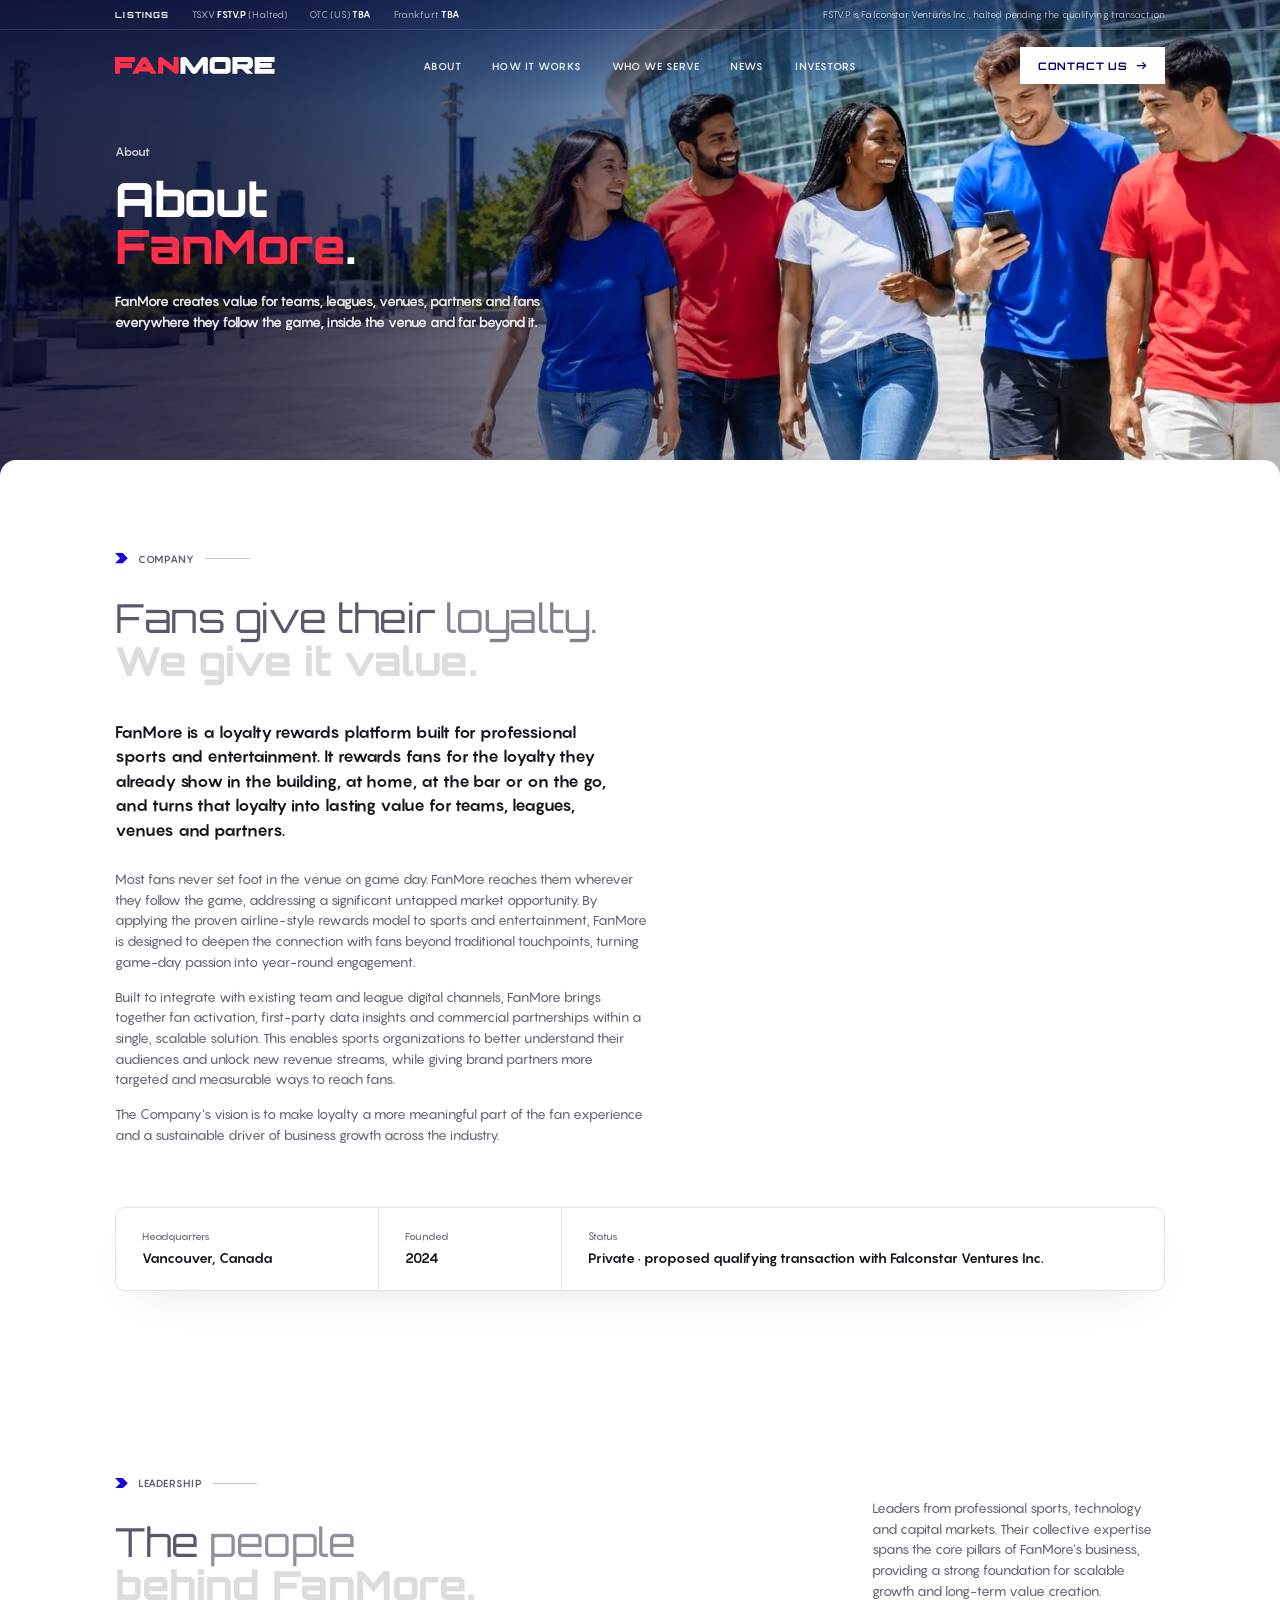
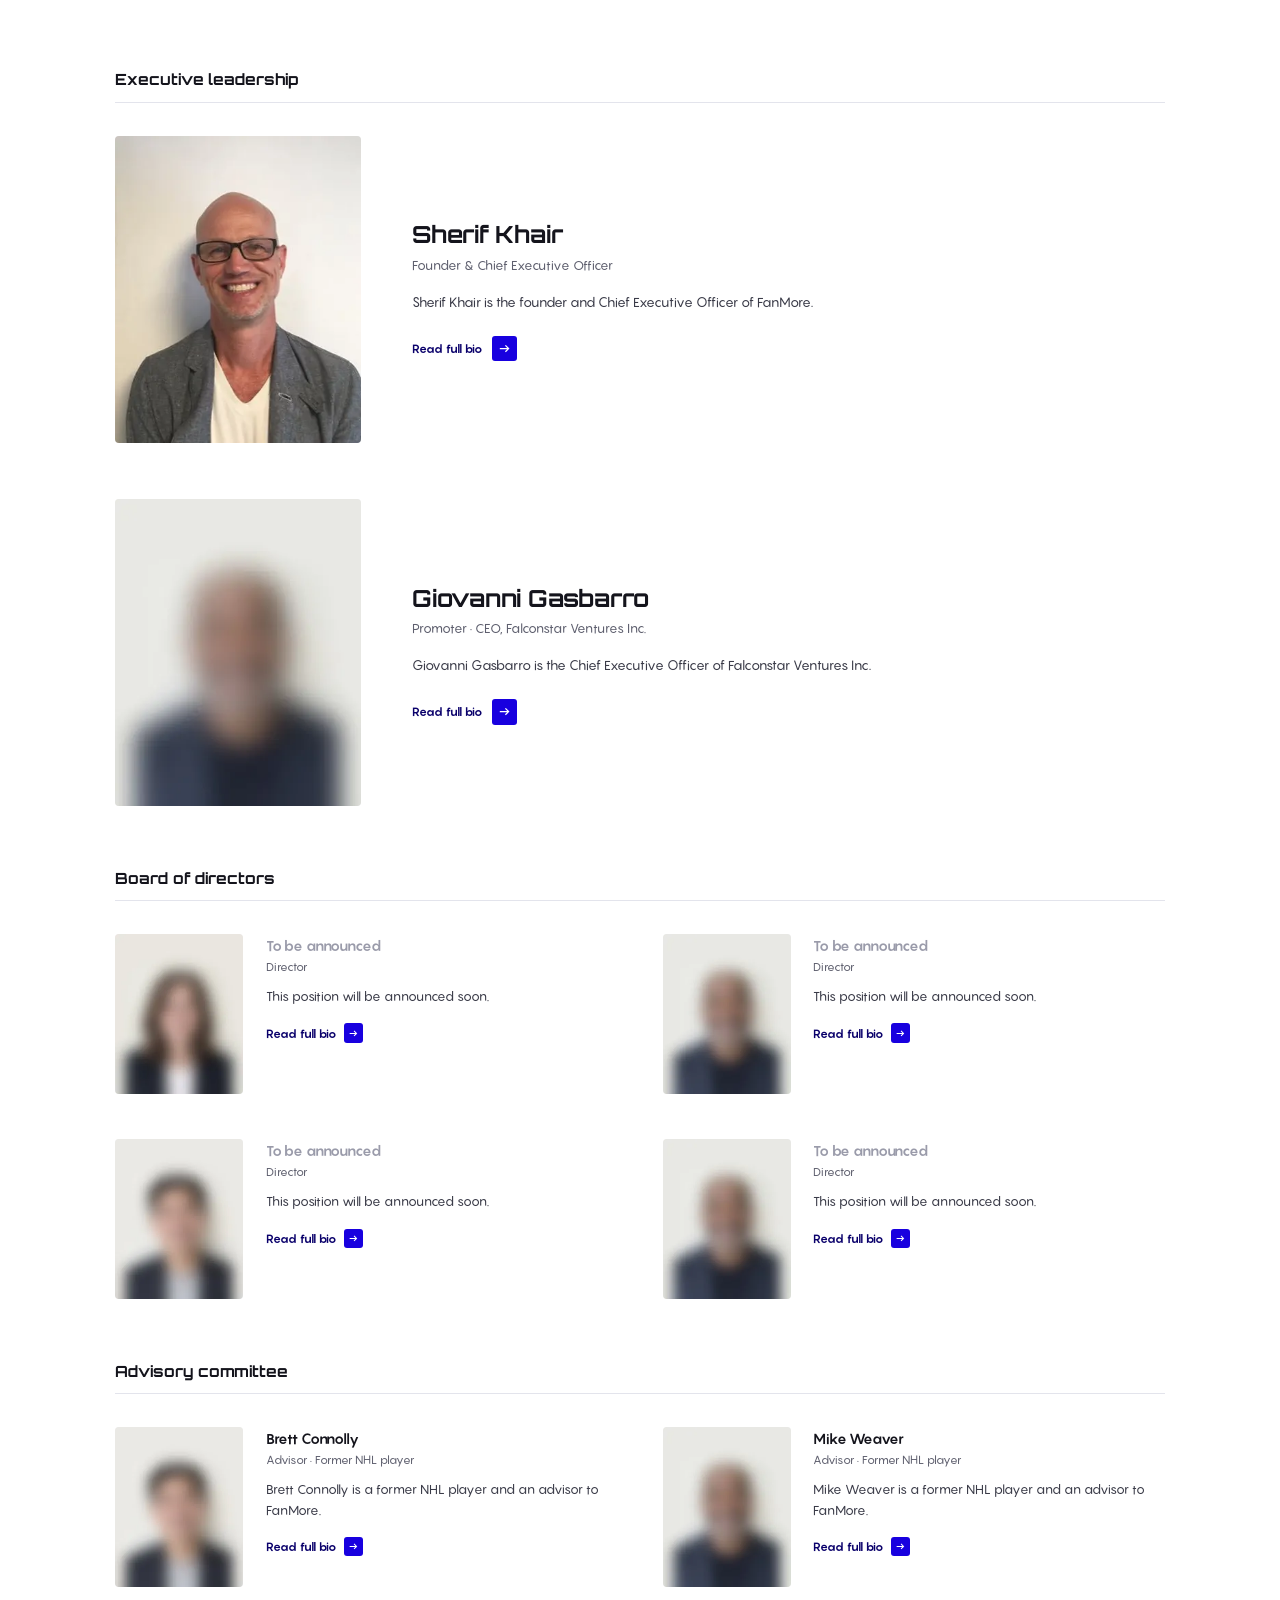
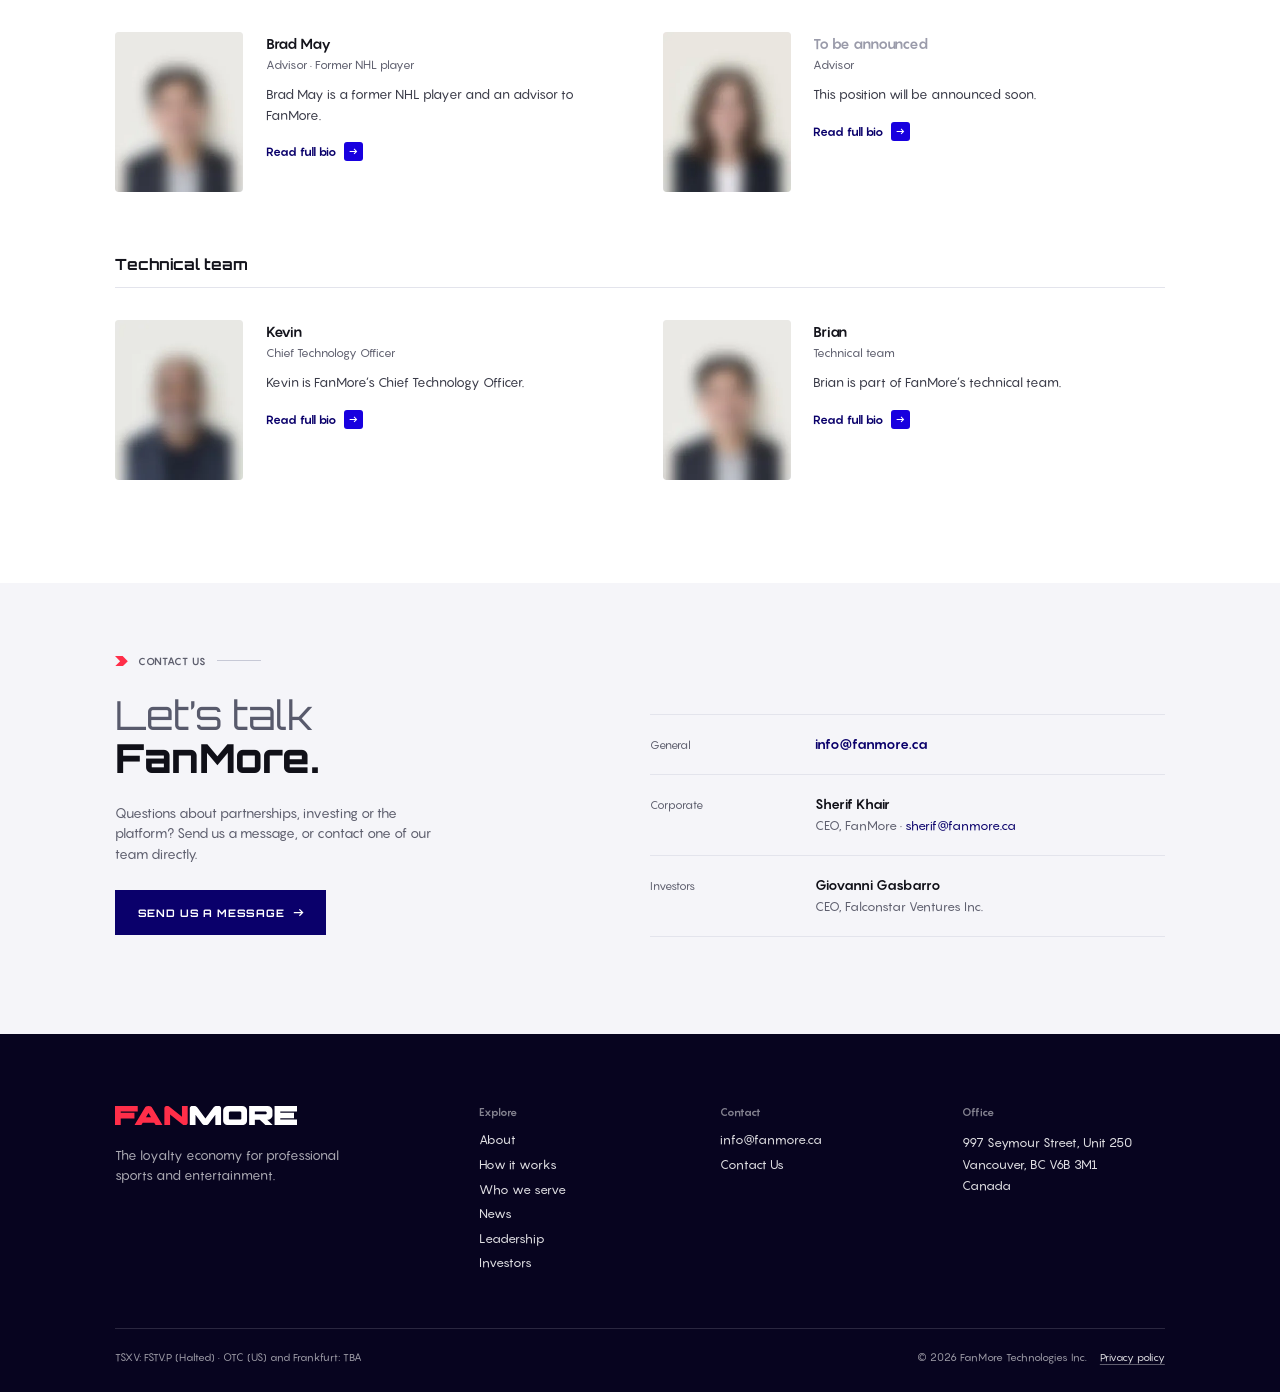
==== about/index.html @ 8a1371e7 "Review build" ====
<!DOCTYPE html><html lang="en-CA"><head><meta name="robots" content="noindex, nofollow"><meta charset="utf-8"><meta name="viewport" content="width=device-width, initial-scale=1, viewport-fit=cover"><script>
  (function () {
    const d = document.documentElement;
    d.classList.add('js');
    function fit() {
      const w = innerWidth;
      let z = w >= 1024 ? Math.min(1, Math.max(0.8, Math.min(w / 1600, innerHeight / 950))) : 1;
      z = Math.round(z * 1000) / 1000;
      if (d.style.getPropertyValue('--fit') !== String(z)) d.style.setProperty('--fit', String(z));
    }
    fit();
    addEventListener('resize', fit);
  })();
</script><title>About | FanMore</title><meta name="description" content="FanMore creates value for teams, leagues, venues, partners and fans everywhere they follow the game, inside the venue and far beyond it."><link rel="canonical" href="https://fanmore.ca/about/"><meta property="og:type" content="website"><meta property="og:site_name" content="FanMore"><meta property="og:title" content="About | FanMore"><meta property="og:description" content="FanMore creates value for teams, leagues, venues, partners and fans everywhere they follow the game, inside the venue and far beyond it."><meta property="og:url" content="https://fanmore.ca/about/"><meta property="og:image" content="https://fanmore.ca/og-image.jpg"><meta property="og:image:alt" content="FanMore: the loyalty economy for professional sports and entertainment."><meta property="og:locale" content="en_CA"><meta name="twitter:card" content="summary_large_image"><meta name="twitter:title" content="About | FanMore"><meta name="twitter:description" content="FanMore creates value for teams, leagues, venues, partners and fans everywhere they follow the game, inside the venue and far beyond it."><meta name="twitter:image" content="https://fanmore.ca/og-image.jpg"><script type="application/ld+json">{"@context":"https://schema.org","@type":"Organization","name":"FanMore","legalName":"FanMore Technologies Inc.","url":"https://fanmore.ca/","logo":"https://fanmore.ca/apple-touch-icon.png","email":"info@fanmore.ca","foundingDate":"2024","description":"FanMore creates value for teams, leagues, venues, partners and fans everywhere they follow the game, inside the venue and far beyond it.","address":{"@type":"PostalAddress","streetAddress":"997 Seymour Street, Unit 250","addressLocality":"Vancouver","addressRegion":"BC","postalCode":"V6B 3M1","addressCountry":"CA"}}</script><meta name="theme-color" content="#0A006B"><link rel="icon" href="../favicon.ico" sizes="any"><link rel="icon" href="../favicon.svg" type="image/svg+xml"><link rel="apple-touch-icon" href="../apple-touch-icon.png"><link rel="sitemap" href="../sitemap-index.xml"><!-- The fonts used above the fold, fetched alongside the CSS instead of after it. --><link rel="preload" href="../fonts/orbitron-800.woff2" as="font" type="font/woff2" crossorigin><link rel="preload" href="../fonts/pangram-regular.woff2" as="font" type="font/woff2" crossorigin><link rel="preload" href="../fonts/pangram-bold.woff2" as="font" type="font/woff2" crossorigin><link rel="stylesheet" href="../_astro/_astro_assets.DpHp8GcZ.css"><link rel="stylesheet" href="../_astro/PageHero.CyjhqQXk.css"><link rel="stylesheet" href="../_astro/about.BloDywUm.css"><link rel="stylesheet" href="../_astro/ContactSection.Cgo63Gof.css"><script type="module" src="../_astro/page.BsuiZEAU.js"></script></head><body><a class="skip-link" href="#main">Skip to content</a><header class="site-header" data-astro-cid-vwn3tmth><div class="lst" data-astro-cid-vwn3tmth><span class="lst__label" data-astro-cid-vwn3tmth>Listings</span><span data-astro-cid-vwn3tmth>TSXV <b data-astro-cid-vwn3tmth>FSTV.P</b><span class="lst__note" data-astro-cid-vwn3tmth> (Halted)</span></span><span data-astro-cid-vwn3tmth>OTC (US) <b data-astro-cid-vwn3tmth>TBA</b></span><span data-astro-cid-vwn3tmth>Frankfurt <b data-astro-cid-vwn3tmth>TBA</b></span><span class="lst__foot" data-astro-cid-vwn3tmth>FSTV.P is Falconstar Ventures Inc., halted pending the qualifying transaction</span></div><div class="tn" data-astro-cid-vwn3tmth><a class="tn__logo" href="../index.html" aria-label="FanMore home" data-astro-cid-vwn3tmth><svg role="img" aria-label="FanMore" viewBox="36 -656 6232 656" xmlns="http://www.w3.org/2000/svg"><g transform="scale(1,-1)"><g fill="#FF2E49"><path d="M701 423H232V465H813V656H36V0H232V231H701Z"></path><path transform="translate(674 0)" d="M754 0H988L620 615Q593 642 562 649Q531 656 507 656Q483 656 452 649Q421 642 394 615L26 0H260L311 85H702ZM507 416 593 271H420Z"></path><path transform="translate(1688 0)" d="M637 41Q663 19 680.5 9.5Q698 0 708 0H777Q783 0 792.5 8.5Q802 17 811 28.5Q820 40 826.5 52.5Q833 65 833 73V656H637V291L232 615Q179 656 161 656H92Q86 656 76.5 648.5Q67 641 58 629.5Q49 618 42.5 605.5Q36 593 36 583V0H232V363Z"></path></g><g fill="currentColor"><path transform="translate(2557 0)" d="M676 41Q650 19 633 9.5Q616 0 606 0H535Q525 0 508 9.5Q491 19 465 41L232 360V0H36V583Q36 593 42.5 605.5Q49 618 58 629.5Q67 641 76.5 648.5Q86 656 92 656H216Q234 656 287 615L570 230L854 615Q907 656 925 656H1049Q1055 656 1064.5 648.5Q1074 641 1083 629.5Q1092 618 1098.5 605.5Q1105 593 1105 583V0H909V360Z"></path><path transform="translate(3698 0)" d="M36 495V161Q36 124 50 94.5Q64 65 87 44Q110 23 140.5 11.5Q171 0 204 0H684Q717 0 747.5 11.5Q778 23 801 44Q824 65 838 94.5Q852 124 852 161V495Q852 532 838 561.5Q824 591 801 612Q778 633 747.5 644.5Q717 656 684 656H204Q171 656 140.5 644.5Q110 633 87 612Q64 591 50 561.5Q36 532 36 495ZM265 465H623Q635 463 644.5 455Q654 447 656 439V219Q656 210 645.5 201.5Q635 193 623 191H265Q253 193 242.5 201.5Q232 210 232 219V439Q234 447 243.5 455Q253 463 265 465Z"></path><path transform="translate(4586 0)" d="M598 0H847L655 184Q690 184 722.5 195Q755 206 779.5 227Q804 248 818.5 277.5Q833 307 833 344V495Q833 532 819 561.5Q805 591 782 612Q759 633 728.5 644.5Q698 656 665 656H36V0H231V184H399ZM604 465Q616 463 625.5 455Q635 447 637 439V404Q637 395 626.5 386.5Q616 378 604 376H231V465Z"></path><path transform="translate(5455 0)" d="M701 423H232V465H813V656H36V0H813V191H232V233H701Z"></path></g></g></svg></a><nav aria-label="Main" data-astro-cid-vwn3tmth><ul role="list" data-astro-cid-vwn3tmth><li data-astro-cid-vwn3tmth><a href="../about/index.html" aria-current="page" data-astro-cid-vwn3tmth>About</a></li><li data-astro-cid-vwn3tmth><a href="../index.html#how" data-astro-cid-vwn3tmth>How it works</a></li><li data-astro-cid-vwn3tmth><a href="../index.html#serve" data-astro-cid-vwn3tmth>Who we serve</a></li><li data-astro-cid-vwn3tmth><a href="../news/index.html" data-astro-cid-vwn3tmth>News</a></li><li data-astro-cid-vwn3tmth><a href="../investors/index.html" data-astro-cid-vwn3tmth>Investors</a></li></ul></nav><a class="btn btn--white tn__cta" href="../index.html#contact" data-contact data-astro-cid-vwn3tmth>Contact Us<svg class="btn__arrow" viewBox="0 0 14 14" fill="none" stroke="currentColor" stroke-width="1.6" aria-hidden="true"><path d="M1 7h11M8 3l4 4-4 4"></path></svg></a><button class="tn__menu" type="button" aria-label="Open menu" aria-haspopup="dialog" aria-expanded="false" aria-controls="mobile-menu" data-menu-open data-astro-cid-vwn3tmth><i data-astro-cid-vwn3tmth></i></button></div></header><main id="main" tabindex="-1"><section class="ph" id="top" aria-label="Introduction" data-hero data-astro-cid-go5p37na><div class="ph__media" data-astro-cid-go5p37na><img src="../_astro/about-hero.CYDXIazC_2h3lOd.webp" srcset="../_astro/about-hero.CYDXIazC_MKura.webp 768w, ../_astro/about-hero.CYDXIazC_YQW4i.webp 1152w, ../_astro/about-hero.CYDXIazC_2h3lOd.webp 1536w" alt="A group of friends in team colours walking to the venue on game day" sizes="100vw" loading="eager" fetchpriority="high" decoding="async" data-astro-cid-go5p37na="true" width="1536" height="864"></div><div class="ph__shade" aria-hidden="true" data-astro-cid-go5p37na></div><div class="ph__dim" aria-hidden="true" data-astro-cid-go5p37na></div><div class="ph__content" data-astro-cid-go5p37na><p class="ph__kicker" data-astro-cid-go5p37na>About</p><h1 data-astro-cid-go5p37na><span class="ph__line" data-astro-cid-go5p37na><span data-astro-cid-go5p37na>About</span></span> <span class="ph__line" data-astro-cid-go5p37na><span data-astro-cid-go5p37na><em data-astro-cid-go5p37na>FanMore</em>.</span></span></h1><p class="ph__lede" data-astro-cid-go5p37na>FanMore creates value for teams, leagues, venues, partners and fans everywhere they follow the game, inside the venue and far beyond it.</p></div></section><section class="sheet sheet--first co" id="company" aria-labelledby="co-title" data-astro-cid-bxm56qkm><div class="sheet__grid" data-astro-cid-bxm56qkm><div class="co__head" data-astro-cid-bxm56qkm><p class="tag" data-reveal><svg class="shape shape--chevron tag__mark" viewBox="0 0 384 308" fill="currentColor" aria-hidden="true"><path d="M0 0L154 154L0 308L230 308L384 154L230 0Z"></path></svg>Company<span class="tag__line" aria-hidden="true"></span></p><h2 id="co-title" data-lit class="h2"><span class="h2__light"><span class="word" style="--i:0">Fans</span> <span class="word" style="--i:1">give</span> <span class="word" style="--i:2">their</span> <span class="word" style="--i:3">loyalty.</span></span><br><span class="word" style="--i:4">We</span> <span class="word" style="--i:5">give</span> <span class="word" style="--i:6">it</span> <span class="word" style="--i:7">value.</span></h2></div><p class="co__intro rise" data-reveal data-astro-cid-bxm56qkm>FanMore is a loyalty rewards platform built for professional sports and entertainment. It rewards fans for the loyalty they already show in the building, at home, at the bar or on the go, and turns that loyalty into lasting value for teams, leagues, venues and partners.</p><div class="co__body" data-astro-cid-bxm56qkm><p class="rise" data-reveal data-astro-cid-bxm56qkm>Most fans never set foot in the venue on game day. FanMore reaches them wherever they follow the game, addressing a significant untapped market opportunity. By applying the proven airline-style rewards model to sports and entertainment, FanMore is designed to deepen the connection with fans beyond traditional touchpoints, turning game-day passion into year-round engagement.</p><p class="rise" data-reveal data-astro-cid-bxm56qkm>Built to integrate with existing team and league digital channels, FanMore brings together fan activation, first-party data insights and commercial partnerships within a single, scalable solution. This enables sports organizations to better understand their audiences and unlock new revenue streams, while giving brand partners more targeted and measurable ways to reach fans.</p><p class="rise" data-reveal data-astro-cid-bxm56qkm>The Company’s vision is to make loyalty a more meaningful part of the fan experience and a sustainable driver of business growth across the industry.</p></div></div><dl class="co__facts rise" data-reveal data-astro-cid-bxm56qkm><div data-astro-cid-bxm56qkm><dt data-astro-cid-bxm56qkm>Headquarters</dt><dd data-astro-cid-bxm56qkm>Vancouver, Canada</dd></div><div data-astro-cid-bxm56qkm><dt data-astro-cid-bxm56qkm>Founded</dt><dd data-astro-cid-bxm56qkm>2024</dd></div><div data-astro-cid-bxm56qkm><dt data-astro-cid-bxm56qkm>Status</dt><dd data-astro-cid-bxm56qkm>Private · proposed qualifying transaction with Falconstar Ventures Inc.</dd></div></dl></section><section class="tl" id="leadership" aria-labelledby="tl-title" data-astro-cid-juq6c53v><div class="tl__head" data-astro-cid-juq6c53v><div data-astro-cid-juq6c53v><p class="tag" data-reveal><svg class="shape shape--chevron tag__mark" viewBox="0 0 384 308" fill="currentColor" aria-hidden="true"><path d="M0 0L154 154L0 308L230 308L384 154L230 0Z"></path></svg>Leadership<span class="tag__line" aria-hidden="true"></span></p><h2 id="tl-title" data-lit class="h2"><span class="h2__light"><span class="word" style="--i:0">The</span> <span class="word" style="--i:1">people</span></span><br><span class="word" style="--i:2">behind</span> <span class="word" style="--i:3">FanMore.</span></h2></div><p class="tl__note lede rise" data-reveal data-astro-cid-juq6c53v>Leaders from professional sports, technology and capital markets. Their collective expertise spans the core pillars of FanMore’s business, providing a strong foundation for scalable growth and long-term value creation.</p></div><div class="tl__group tl__group--feature" id="executive" data-astro-cid-juq6c53v><h3 class="tl__group-title rise" data-reveal data-astro-cid-juq6c53v>Executive leadership</h3><ul class="tl__people" role="list" data-astro-cid-juq6c53v><li class="tp rise" data-reveal data-astro-cid-juq6c53v><button class="tp__photo" type="button" data-bio="0" aria-haspopup="dialog" aria-label="Read biography: Sherif Khair, Founder &amp; Chief Executive Officer" data-astro-cid-juq6c53v><img src="../_astro/sherif-khair.DZAFNqOQ_Z27Ot58.webp" srcset="../_astro/sherif-khair.DZAFNqOQ_Z2x0o6Q.webp 360w, ../_astro/sherif-khair.DZAFNqOQ_1CSqSN.webp 540w, ../_astro/sherif-khair.DZAFNqOQ_Z27Ot58.webp 640w" alt sizes="(max-width: 900px) 112px, 24vw" loading="lazy" decoding="async" data-bio-photo="true" data-astro-cid-juq6c53v="true" width="640" height="800"></button><div class="tp__text" data-astro-cid-juq6c53v><h4 class="tp__name" data-astro-cid-juq6c53v>Sherif Khair</h4><p class="tp__role" data-astro-cid-juq6c53v>Founder &amp; Chief Executive Officer</p><p class="tp__bio" data-astro-cid-juq6c53v>Sherif Khair is the founder and Chief Executive Officer of FanMore.</p><button class="tp__more" type="button" data-bio="0" aria-haspopup="dialog" data-astro-cid-juq6c53v>Read full bio<span class="sr-only" data-astro-cid-juq6c53v>: Sherif Khair</span><i class="tp__box" aria-hidden="true" data-astro-cid-juq6c53v><svg viewBox="0 0 14 14" fill="none" stroke="currentColor" stroke-width="1.6" aria-hidden="true"><path d="M1 7h11M8 3l4 4-4 4"></path></svg></i></button></div><template data-bio-content="0" data-group="Executive leadership" data-name="Sherif Khair" data-role="Founder &amp; Chief Executive Officer" data-astro-cid-juq6c53v><p data-astro-cid-juq6c53v>Sherif Khair is the founder and Chief Executive Officer of FanMore.</p></template></li><li class="tp rise" data-reveal data-astro-cid-juq6c53v><button class="tp__photo" type="button" data-bio="1" aria-haspopup="dialog" aria-label="Read biography: Giovanni Gasbarro, Promoter · CEO, Falconstar Ventures Inc." data-astro-cid-juq6c53v><img src="../_astro/placeholder-2.qafmysi7_Z27yK8s.webp" srcset="../_astro/placeholder-2.qafmysi7_1kIW60.webp 360w, ../_astro/placeholder-2.qafmysi7_Z1k3r9q.webp 540w, ../_astro/placeholder-2.qafmysi7_Z27yK8s.webp 640w" alt sizes="(max-width: 900px) 112px, 24vw" loading="lazy" decoding="async" data-bio-photo="true" data-astro-cid-juq6c53v="true" width="640" height="800"></button><div class="tp__text" data-astro-cid-juq6c53v><h4 class="tp__name" data-astro-cid-juq6c53v>Giovanni Gasbarro</h4><p class="tp__role" data-astro-cid-juq6c53v>Promoter · CEO, Falconstar Ventures Inc.</p><p class="tp__bio" data-astro-cid-juq6c53v>Giovanni Gasbarro is the Chief Executive Officer of Falconstar Ventures Inc.</p><button class="tp__more" type="button" data-bio="1" aria-haspopup="dialog" data-astro-cid-juq6c53v>Read full bio<span class="sr-only" data-astro-cid-juq6c53v>: Giovanni Gasbarro</span><i class="tp__box" aria-hidden="true" data-astro-cid-juq6c53v><svg viewBox="0 0 14 14" fill="none" stroke="currentColor" stroke-width="1.6" aria-hidden="true"><path d="M1 7h11M8 3l4 4-4 4"></path></svg></i></button></div><template data-bio-content="1" data-group="Executive leadership" data-name="Giovanni Gasbarro" data-role="Promoter · CEO, Falconstar Ventures Inc." data-astro-cid-juq6c53v><p data-astro-cid-juq6c53v>Giovanni Gasbarro is the Chief Executive Officer of Falconstar Ventures Inc.</p></template></li></ul></div><div class="tl__group tl__group--grid" id="board" data-astro-cid-juq6c53v><h3 class="tl__group-title rise" data-reveal data-astro-cid-juq6c53v>Board of directors</h3><ul class="tl__people" role="list" data-astro-cid-juq6c53v><li class="tp rise is-tba" data-reveal data-astro-cid-juq6c53v><button class="tp__photo" type="button" data-bio="2" aria-haspopup="dialog" aria-label="Read biography: To be announced, Director" data-astro-cid-juq6c53v><img src="../_astro/placeholder-1.gCRN3x16_1odOf4.webp" srcset="../_astro/placeholder-1.gCRN3x16_Z7XnoB.webp 240w, ../_astro/placeholder-1.gCRN3x16_2j7Yew.webp 380w" alt sizes="(max-width: 900px) 112px, 13vw" loading="lazy" decoding="async" data-bio-photo="true" data-astro-cid-juq6c53v="true" width="640" height="800"></button><div class="tp__text" data-astro-cid-juq6c53v><h4 class="tp__name" data-astro-cid-juq6c53v>To be announced</h4><p class="tp__role" data-astro-cid-juq6c53v>Director</p><p class="tp__bio" data-astro-cid-juq6c53v>This position will be announced soon.</p><button class="tp__more" type="button" data-bio="2" aria-haspopup="dialog" data-astro-cid-juq6c53v>Read full bio<span class="sr-only" data-astro-cid-juq6c53v>: To be announced</span><i class="tp__box" aria-hidden="true" data-astro-cid-juq6c53v><svg viewBox="0 0 14 14" fill="none" stroke="currentColor" stroke-width="1.6" aria-hidden="true"><path d="M1 7h11M8 3l4 4-4 4"></path></svg></i></button></div><template data-bio-content="2" data-group="Board of directors" data-name="To be announced" data-role="Director" data-astro-cid-juq6c53v><p data-astro-cid-juq6c53v>This position will be announced soon.</p></template></li><li class="tp rise is-tba" data-reveal data-astro-cid-juq6c53v><button class="tp__photo" type="button" data-bio="3" aria-haspopup="dialog" aria-label="Read biography: To be announced, Director" data-astro-cid-juq6c53v><img src="../_astro/placeholder-2.qafmysi7_Z27yK8s.webp" srcset="../_astro/placeholder-2.qafmysi7_1qqb1N.webp 240w, ../_astro/placeholder-2.qafmysi7_Z1cEA90.webp 380w" alt sizes="(max-width: 900px) 112px, 13vw" loading="lazy" decoding="async" data-bio-photo="true" data-astro-cid-juq6c53v="true" width="640" height="800"></button><div class="tp__text" data-astro-cid-juq6c53v><h4 class="tp__name" data-astro-cid-juq6c53v>To be announced</h4><p class="tp__role" data-astro-cid-juq6c53v>Director</p><p class="tp__bio" data-astro-cid-juq6c53v>This position will be announced soon.</p><button class="tp__more" type="button" data-bio="3" aria-haspopup="dialog" data-astro-cid-juq6c53v>Read full bio<span class="sr-only" data-astro-cid-juq6c53v>: To be announced</span><i class="tp__box" aria-hidden="true" data-astro-cid-juq6c53v><svg viewBox="0 0 14 14" fill="none" stroke="currentColor" stroke-width="1.6" aria-hidden="true"><path d="M1 7h11M8 3l4 4-4 4"></path></svg></i></button></div><template data-bio-content="3" data-group="Board of directors" data-name="To be announced" data-role="Director" data-astro-cid-juq6c53v><p data-astro-cid-juq6c53v>This position will be announced soon.</p></template></li><li class="tp rise is-tba" data-reveal data-astro-cid-juq6c53v><button class="tp__photo" type="button" data-bio="4" aria-haspopup="dialog" aria-label="Read biography: To be announced, Director" data-astro-cid-juq6c53v><img src="../_astro/placeholder-3.BrawtP4f_ZhmIfz.webp" srcset="../_astro/placeholder-3.BrawtP4f_Z1NyUTf.webp 240w, ../_astro/placeholder-3.BrawtP4f_CwqIS.webp 380w" alt sizes="(max-width: 900px) 112px, 13vw" loading="lazy" decoding="async" data-bio-photo="true" data-astro-cid-juq6c53v="true" width="640" height="800"></button><div class="tp__text" data-astro-cid-juq6c53v><h4 class="tp__name" data-astro-cid-juq6c53v>To be announced</h4><p class="tp__role" data-astro-cid-juq6c53v>Director</p><p class="tp__bio" data-astro-cid-juq6c53v>This position will be announced soon.</p><button class="tp__more" type="button" data-bio="4" aria-haspopup="dialog" data-astro-cid-juq6c53v>Read full bio<span class="sr-only" data-astro-cid-juq6c53v>: To be announced</span><i class="tp__box" aria-hidden="true" data-astro-cid-juq6c53v><svg viewBox="0 0 14 14" fill="none" stroke="currentColor" stroke-width="1.6" aria-hidden="true"><path d="M1 7h11M8 3l4 4-4 4"></path></svg></i></button></div><template data-bio-content="4" data-group="Board of directors" data-name="To be announced" data-role="Director" data-astro-cid-juq6c53v><p data-astro-cid-juq6c53v>This position will be announced soon.</p></template></li><li class="tp rise is-tba" data-reveal data-astro-cid-juq6c53v><button class="tp__photo" type="button" data-bio="5" aria-haspopup="dialog" aria-label="Read biography: To be announced, Director" data-astro-cid-juq6c53v><img src="../_astro/placeholder-2.qafmysi7_Z27yK8s.webp" srcset="../_astro/placeholder-2.qafmysi7_1qqb1N.webp 240w, ../_astro/placeholder-2.qafmysi7_Z1cEA90.webp 380w" alt sizes="(max-width: 900px) 112px, 13vw" loading="lazy" decoding="async" data-bio-photo="true" data-astro-cid-juq6c53v="true" width="640" height="800"></button><div class="tp__text" data-astro-cid-juq6c53v><h4 class="tp__name" data-astro-cid-juq6c53v>To be announced</h4><p class="tp__role" data-astro-cid-juq6c53v>Director</p><p class="tp__bio" data-astro-cid-juq6c53v>This position will be announced soon.</p><button class="tp__more" type="button" data-bio="5" aria-haspopup="dialog" data-astro-cid-juq6c53v>Read full bio<span class="sr-only" data-astro-cid-juq6c53v>: To be announced</span><i class="tp__box" aria-hidden="true" data-astro-cid-juq6c53v><svg viewBox="0 0 14 14" fill="none" stroke="currentColor" stroke-width="1.6" aria-hidden="true"><path d="M1 7h11M8 3l4 4-4 4"></path></svg></i></button></div><template data-bio-content="5" data-group="Board of directors" data-name="To be announced" data-role="Director" data-astro-cid-juq6c53v><p data-astro-cid-juq6c53v>This position will be announced soon.</p></template></li></ul></div><div class="tl__group tl__group--grid" id="advisors" data-astro-cid-juq6c53v><h3 class="tl__group-title rise" data-reveal data-astro-cid-juq6c53v>Advisory committee</h3><ul class="tl__people" role="list" data-astro-cid-juq6c53v><li class="tp rise" data-reveal data-astro-cid-juq6c53v><button class="tp__photo" type="button" data-bio="6" aria-haspopup="dialog" aria-label="Read biography: Brett Connolly, Advisor · Former NHL player" data-astro-cid-juq6c53v><img src="../_astro/placeholder-3.BrawtP4f_ZhmIfz.webp" srcset="../_astro/placeholder-3.BrawtP4f_Z1NyUTf.webp 240w, ../_astro/placeholder-3.BrawtP4f_CwqIS.webp 380w" alt sizes="(max-width: 900px) 112px, 13vw" loading="lazy" decoding="async" data-bio-photo="true" data-astro-cid-juq6c53v="true" width="640" height="800"></button><div class="tp__text" data-astro-cid-juq6c53v><h4 class="tp__name" data-astro-cid-juq6c53v>Brett Connolly</h4><p class="tp__role" data-astro-cid-juq6c53v>Advisor · Former NHL player</p><p class="tp__bio" data-astro-cid-juq6c53v>Brett Connolly is a former NHL player and an advisor to FanMore.</p><button class="tp__more" type="button" data-bio="6" aria-haspopup="dialog" data-astro-cid-juq6c53v>Read full bio<span class="sr-only" data-astro-cid-juq6c53v>: Brett Connolly</span><i class="tp__box" aria-hidden="true" data-astro-cid-juq6c53v><svg viewBox="0 0 14 14" fill="none" stroke="currentColor" stroke-width="1.6" aria-hidden="true"><path d="M1 7h11M8 3l4 4-4 4"></path></svg></i></button></div><template data-bio-content="6" data-group="Advisory committee" data-name="Brett Connolly" data-role="Advisor · Former NHL player" data-astro-cid-juq6c53v><p data-astro-cid-juq6c53v>Brett Connolly is a former NHL player and an advisor to FanMore.</p></template></li><li class="tp rise" data-reveal data-astro-cid-juq6c53v><button class="tp__photo" type="button" data-bio="7" aria-haspopup="dialog" aria-label="Read biography: Mike Weaver, Advisor · Former NHL player" data-astro-cid-juq6c53v><img src="../_astro/placeholder-2.qafmysi7_Z27yK8s.webp" srcset="../_astro/placeholder-2.qafmysi7_1qqb1N.webp 240w, ../_astro/placeholder-2.qafmysi7_Z1cEA90.webp 380w" alt sizes="(max-width: 900px) 112px, 13vw" loading="lazy" decoding="async" data-bio-photo="true" data-astro-cid-juq6c53v="true" width="640" height="800"></button><div class="tp__text" data-astro-cid-juq6c53v><h4 class="tp__name" data-astro-cid-juq6c53v>Mike Weaver</h4><p class="tp__role" data-astro-cid-juq6c53v>Advisor · Former NHL player</p><p class="tp__bio" data-astro-cid-juq6c53v>Mike Weaver is a former NHL player and an advisor to FanMore.</p><button class="tp__more" type="button" data-bio="7" aria-haspopup="dialog" data-astro-cid-juq6c53v>Read full bio<span class="sr-only" data-astro-cid-juq6c53v>: Mike Weaver</span><i class="tp__box" aria-hidden="true" data-astro-cid-juq6c53v><svg viewBox="0 0 14 14" fill="none" stroke="currentColor" stroke-width="1.6" aria-hidden="true"><path d="M1 7h11M8 3l4 4-4 4"></path></svg></i></button></div><template data-bio-content="7" data-group="Advisory committee" data-name="Mike Weaver" data-role="Advisor · Former NHL player" data-astro-cid-juq6c53v><p data-astro-cid-juq6c53v>Mike Weaver is a former NHL player and an advisor to FanMore.</p></template></li><li class="tp rise" data-reveal data-astro-cid-juq6c53v><button class="tp__photo" type="button" data-bio="8" aria-haspopup="dialog" aria-label="Read biography: Brad May, Advisor · Former NHL player" data-astro-cid-juq6c53v><img src="../_astro/placeholder-3.BrawtP4f_ZhmIfz.webp" srcset="../_astro/placeholder-3.BrawtP4f_Z1NyUTf.webp 240w, ../_astro/placeholder-3.BrawtP4f_CwqIS.webp 380w" alt sizes="(max-width: 900px) 112px, 13vw" loading="lazy" decoding="async" data-bio-photo="true" data-astro-cid-juq6c53v="true" width="640" height="800"></button><div class="tp__text" data-astro-cid-juq6c53v><h4 class="tp__name" data-astro-cid-juq6c53v>Brad May</h4><p class="tp__role" data-astro-cid-juq6c53v>Advisor · Former NHL player</p><p class="tp__bio" data-astro-cid-juq6c53v>Brad May is a former NHL player and an advisor to FanMore.</p><button class="tp__more" type="button" data-bio="8" aria-haspopup="dialog" data-astro-cid-juq6c53v>Read full bio<span class="sr-only" data-astro-cid-juq6c53v>: Brad May</span><i class="tp__box" aria-hidden="true" data-astro-cid-juq6c53v><svg viewBox="0 0 14 14" fill="none" stroke="currentColor" stroke-width="1.6" aria-hidden="true"><path d="M1 7h11M8 3l4 4-4 4"></path></svg></i></button></div><template data-bio-content="8" data-group="Advisory committee" data-name="Brad May" data-role="Advisor · Former NHL player" data-astro-cid-juq6c53v><p data-astro-cid-juq6c53v>Brad May is a former NHL player and an advisor to FanMore.</p></template></li><li class="tp rise is-tba" data-reveal data-astro-cid-juq6c53v><button class="tp__photo" type="button" data-bio="9" aria-haspopup="dialog" aria-label="Read biography: To be announced, Advisor" data-astro-cid-juq6c53v><img src="../_astro/placeholder-1.gCRN3x16_1odOf4.webp" srcset="../_astro/placeholder-1.gCRN3x16_Z7XnoB.webp 240w, ../_astro/placeholder-1.gCRN3x16_2j7Yew.webp 380w" alt sizes="(max-width: 900px) 112px, 13vw" loading="lazy" decoding="async" data-bio-photo="true" data-astro-cid-juq6c53v="true" width="640" height="800"></button><div class="tp__text" data-astro-cid-juq6c53v><h4 class="tp__name" data-astro-cid-juq6c53v>To be announced</h4><p class="tp__role" data-astro-cid-juq6c53v>Advisor</p><p class="tp__bio" data-astro-cid-juq6c53v>This position will be announced soon.</p><button class="tp__more" type="button" data-bio="9" aria-haspopup="dialog" data-astro-cid-juq6c53v>Read full bio<span class="sr-only" data-astro-cid-juq6c53v>: To be announced</span><i class="tp__box" aria-hidden="true" data-astro-cid-juq6c53v><svg viewBox="0 0 14 14" fill="none" stroke="currentColor" stroke-width="1.6" aria-hidden="true"><path d="M1 7h11M8 3l4 4-4 4"></path></svg></i></button></div><template data-bio-content="9" data-group="Advisory committee" data-name="To be announced" data-role="Advisor" data-astro-cid-juq6c53v><p data-astro-cid-juq6c53v>This position will be announced soon.</p></template></li></ul></div><div class="tl__group tl__group--grid" id="technical" data-astro-cid-juq6c53v><h3 class="tl__group-title rise" data-reveal data-astro-cid-juq6c53v>Technical team</h3><ul class="tl__people" role="list" data-astro-cid-juq6c53v><li class="tp rise" data-reveal data-astro-cid-juq6c53v><button class="tp__photo" type="button" data-bio="10" aria-haspopup="dialog" aria-label="Read biography: Kevin, Chief Technology Officer" data-astro-cid-juq6c53v><img src="../_astro/placeholder-2.qafmysi7_Z27yK8s.webp" srcset="../_astro/placeholder-2.qafmysi7_1qqb1N.webp 240w, ../_astro/placeholder-2.qafmysi7_Z1cEA90.webp 380w" alt sizes="(max-width: 900px) 112px, 13vw" loading="lazy" decoding="async" data-bio-photo="true" data-astro-cid-juq6c53v="true" width="640" height="800"></button><div class="tp__text" data-astro-cid-juq6c53v><h4 class="tp__name" data-astro-cid-juq6c53v>Kevin</h4><p class="tp__role" data-astro-cid-juq6c53v>Chief Technology Officer</p><p class="tp__bio" data-astro-cid-juq6c53v>Kevin is FanMore’s Chief Technology Officer.</p><button class="tp__more" type="button" data-bio="10" aria-haspopup="dialog" data-astro-cid-juq6c53v>Read full bio<span class="sr-only" data-astro-cid-juq6c53v>: Kevin</span><i class="tp__box" aria-hidden="true" data-astro-cid-juq6c53v><svg viewBox="0 0 14 14" fill="none" stroke="currentColor" stroke-width="1.6" aria-hidden="true"><path d="M1 7h11M8 3l4 4-4 4"></path></svg></i></button></div><template data-bio-content="10" data-group="Technical team" data-name="Kevin" data-role="Chief Technology Officer" data-astro-cid-juq6c53v><p data-astro-cid-juq6c53v>Kevin is FanMore’s Chief Technology Officer.</p></template></li><li class="tp rise" data-reveal data-astro-cid-juq6c53v><button class="tp__photo" type="button" data-bio="11" aria-haspopup="dialog" aria-label="Read biography: Brian, Technical team" data-astro-cid-juq6c53v><img src="../_astro/placeholder-3.BrawtP4f_ZhmIfz.webp" srcset="../_astro/placeholder-3.BrawtP4f_Z1NyUTf.webp 240w, ../_astro/placeholder-3.BrawtP4f_CwqIS.webp 380w" alt sizes="(max-width: 900px) 112px, 13vw" loading="lazy" decoding="async" data-bio-photo="true" data-astro-cid-juq6c53v="true" width="640" height="800"></button><div class="tp__text" data-astro-cid-juq6c53v><h4 class="tp__name" data-astro-cid-juq6c53v>Brian</h4><p class="tp__role" data-astro-cid-juq6c53v>Technical team</p><p class="tp__bio" data-astro-cid-juq6c53v>Brian is part of FanMore’s technical team.</p><button class="tp__more" type="button" data-bio="11" aria-haspopup="dialog" data-astro-cid-juq6c53v>Read full bio<span class="sr-only" data-astro-cid-juq6c53v>: Brian</span><i class="tp__box" aria-hidden="true" data-astro-cid-juq6c53v><svg viewBox="0 0 14 14" fill="none" stroke="currentColor" stroke-width="1.6" aria-hidden="true"><path d="M1 7h11M8 3l4 4-4 4"></path></svg></i></button></div><template data-bio-content="11" data-group="Technical team" data-name="Brian" data-role="Technical team" data-astro-cid-juq6c53v><p data-astro-cid-juq6c53v>Brian is part of FanMore’s technical team.</p></template></li></ul></div></section><section class="ct ct--page" id="about-contact" aria-labelledby="about-contact-title" data-astro-cid-xktzd3nk><div class="ct__grid" data-astro-cid-xktzd3nk><div class="ct__intro" data-astro-cid-xktzd3nk><p class="tag tag--red" data-reveal><svg class="shape shape--chevron tag__mark" viewBox="0 0 384 308" fill="currentColor" aria-hidden="true"><path d="M0 0L154 154L0 308L230 308L384 154L230 0Z"></path></svg>Contact us<span class="tag__line" aria-hidden="true"></span></p><h2 id="about-contact-title" data-lit class="h2"><span class="h2__light"><span class="word" style="--i:0">Let’s</span> <span class="word" style="--i:1">talk</span></span><br><span class="word" style="--i:2">FanMore.</span></h2><p class="ct__lede lede rise" data-reveal data-astro-cid-xktzd3nk>Questions about partnerships, investing or the platform? Send us a message, or contact one of our team directly.</p><button class="btn btn--navy btn--lg ct__open rise" type="button" data-contact data-reveal data-astro-cid-xktzd3nk>Send us a message<svg class="btn__arrow" viewBox="0 0 14 14" fill="none" stroke="currentColor" stroke-width="1.6" aria-hidden="true"><path d="M1 7h11M8 3l4 4-4 4"></path></svg></button></div><ul class="ct__list rise" role="list" aria-label="Contacts" data-reveal data-astro-cid-xktzd3nk><li data-astro-cid-xktzd3nk><span data-astro-cid-xktzd3nk>General</span><p data-astro-cid-xktzd3nk><a class="ct__mail" href="mailto:info@fanmore.ca" data-astro-cid-xktzd3nk>info@fanmore.ca</a></p></li><li data-astro-cid-xktzd3nk><span data-astro-cid-xktzd3nk>Corporate</span><p data-astro-cid-xktzd3nk><b data-astro-cid-xktzd3nk>Sherif Khair</b><small data-astro-cid-xktzd3nk>CEO, FanMore · <a href="mailto:sherif@fanmore.ca" data-astro-cid-xktzd3nk>sherif@fanmore.ca</a></small></p></li><li data-astro-cid-xktzd3nk><span data-astro-cid-xktzd3nk>Investors</span><p data-astro-cid-xktzd3nk><b data-astro-cid-xktzd3nk>Giovanni Gasbarro</b><small data-astro-cid-xktzd3nk>CEO, Falconstar Ventures Inc.</small></p></li></ul></div></section><script type="module" src="../_astro/ContactSection.astro_astro_type_script_index_0_lang.BIEgXUCX.js"></script><dialog id="bio-dialog" class="bd" aria-labelledby="bd-name" data-astro-cid-2ri47os2><div class="bd__bg" data-dialog-close data-astro-cid-2ri47os2></div><div class="bd__panel" data-astro-cid-2ri47os2><div class="bd__head" data-astro-cid-2ri47os2><div class="bd__photo" data-astro-cid-2ri47os2><img alt="" data-bd="photo" data-astro-cid-2ri47os2></div><div data-astro-cid-2ri47os2><p class="bd__group" data-bd="group" data-astro-cid-2ri47os2></p><h2 id="bd-name" data-bd="name" data-astro-cid-2ri47os2></h2><p class="bd__role" data-bd="role" data-astro-cid-2ri47os2></p></div><button class="bd__close" type="button" aria-label="Close biography" data-dialog-close data-astro-cid-2ri47os2><svg viewBox="0 0 16 16" fill="none" stroke="currentColor" stroke-width="1.6" aria-hidden="true"><path d="M3 3l10 10M13 3L3 13"></path></svg></button></div><div class="bd__body" data-bd="body" data-astro-cid-2ri47os2></div><div class="bd__nav" data-astro-cid-2ri47os2><button type="button" data-bd-step="-1" data-astro-cid-2ri47os2><svg viewBox="0 0 14 14" fill="none" stroke="currentColor" stroke-width="1.6" aria-hidden="true"><path d="M13 7H2M6 3L2 7l4 4"></path></svg><span data-astro-cid-2ri47os2>Previous</span></button><button type="button" data-bd-step="1" data-astro-cid-2ri47os2><span data-astro-cid-2ri47os2>Next</span><svg viewBox="0 0 14 14" fill="none" stroke="currentColor" stroke-width="1.6" aria-hidden="true"><path d="M1 7h11M8 3l4 4-4 4"></path></svg></button></div></div></dialog><script type="module" src="../_astro/BioDialog.astro_astro_type_script_index_0_lang.BpAaQW8b.js"></script></main><footer class="ft" data-astro-cid-oenwriqq><div class="ft__grid" data-astro-cid-oenwriqq><div class="ft__brand" data-astro-cid-oenwriqq><a class="ft__logo" href="../index.html" aria-label="FanMore home" data-astro-cid-oenwriqq><svg role="img" aria-label="FanMore" viewBox="36 -656 6232 656" xmlns="http://www.w3.org/2000/svg"><g transform="scale(1,-1)"><g fill="#FF2E49"><path d="M701 423H232V465H813V656H36V0H232V231H701Z"></path><path transform="translate(674 0)" d="M754 0H988L620 615Q593 642 562 649Q531 656 507 656Q483 656 452 649Q421 642 394 615L26 0H260L311 85H702ZM507 416 593 271H420Z"></path><path transform="translate(1688 0)" d="M637 41Q663 19 680.5 9.5Q698 0 708 0H777Q783 0 792.5 8.5Q802 17 811 28.5Q820 40 826.5 52.5Q833 65 833 73V656H637V291L232 615Q179 656 161 656H92Q86 656 76.5 648.5Q67 641 58 629.5Q49 618 42.5 605.5Q36 593 36 583V0H232V363Z"></path></g><g fill="currentColor"><path transform="translate(2557 0)" d="M676 41Q650 19 633 9.5Q616 0 606 0H535Q525 0 508 9.5Q491 19 465 41L232 360V0H36V583Q36 593 42.5 605.5Q49 618 58 629.5Q67 641 76.5 648.5Q86 656 92 656H216Q234 656 287 615L570 230L854 615Q907 656 925 656H1049Q1055 656 1064.5 648.5Q1074 641 1083 629.5Q1092 618 1098.5 605.5Q1105 593 1105 583V0H909V360Z"></path><path transform="translate(3698 0)" d="M36 495V161Q36 124 50 94.5Q64 65 87 44Q110 23 140.5 11.5Q171 0 204 0H684Q717 0 747.5 11.5Q778 23 801 44Q824 65 838 94.5Q852 124 852 161V495Q852 532 838 561.5Q824 591 801 612Q778 633 747.5 644.5Q717 656 684 656H204Q171 656 140.5 644.5Q110 633 87 612Q64 591 50 561.5Q36 532 36 495ZM265 465H623Q635 463 644.5 455Q654 447 656 439V219Q656 210 645.5 201.5Q635 193 623 191H265Q253 193 242.5 201.5Q232 210 232 219V439Q234 447 243.5 455Q253 463 265 465Z"></path><path transform="translate(4586 0)" d="M598 0H847L655 184Q690 184 722.5 195Q755 206 779.5 227Q804 248 818.5 277.5Q833 307 833 344V495Q833 532 819 561.5Q805 591 782 612Q759 633 728.5 644.5Q698 656 665 656H36V0H231V184H399ZM604 465Q616 463 625.5 455Q635 447 637 439V404Q637 395 626.5 386.5Q616 378 604 376H231V465Z"></path><path transform="translate(5455 0)" d="M701 423H232V465H813V656H36V0H813V191H232V233H701Z"></path></g></g></svg></a><p data-astro-cid-oenwriqq>The loyalty economy for professional sports and entertainment.</p></div><nav class="ft__col" aria-labelledby="ft-explore" data-astro-cid-oenwriqq><p id="ft-explore" data-astro-cid-oenwriqq>Explore</p><ul role="list" data-astro-cid-oenwriqq><li data-astro-cid-oenwriqq><a href="../about/index.html" data-astro-cid-oenwriqq>About</a></li><li data-astro-cid-oenwriqq><a href="../index.html#how" data-astro-cid-oenwriqq>How it works</a></li><li data-astro-cid-oenwriqq><a href="../index.html#serve" data-astro-cid-oenwriqq>Who we serve</a></li><li data-astro-cid-oenwriqq><a href="../news/index.html" data-astro-cid-oenwriqq>News</a></li><li data-astro-cid-oenwriqq><a href="../about/index.html#leadership" data-astro-cid-oenwriqq>Leadership</a></li><li data-astro-cid-oenwriqq><a href="../investors/index.html" data-astro-cid-oenwriqq>Investors</a></li></ul></nav><div class="ft__col" data-astro-cid-oenwriqq><p data-astro-cid-oenwriqq>Contact</p><ul role="list" data-astro-cid-oenwriqq><li data-astro-cid-oenwriqq><a href="mailto:info@fanmore.ca" data-astro-cid-oenwriqq>info@fanmore.ca</a></li><li data-astro-cid-oenwriqq><a href="../index.html#contact" data-contact data-astro-cid-oenwriqq>Contact Us</a></li></ul></div><div class="ft__col" data-astro-cid-oenwriqq><p data-astro-cid-oenwriqq>Office</p><address data-astro-cid-oenwriqq>997 Seymour Street, Unit 250<br data-astro-cid-oenwriqq>Vancouver, BC V6B 3M1<br data-astro-cid-oenwriqq>Canada</address></div></div><div class="ft__bottom" data-astro-cid-oenwriqq><span data-astro-cid-oenwriqq>TSXV: FSTV.P (Halted) · OTC (US) and Frankfurt: TBA</span><span data-astro-cid-oenwriqq>© 2026 FanMore Technologies Inc. <a href="../privacy/index.html" data-astro-cid-oenwriqq>Privacy policy</a></span></div></footer><dialog id="mobile-menu" class="mm" aria-label="Menu" data-astro-cid-imidouvt><!-- Focus lands here on open: a link inside the sliding sheet would make iPhone Safari scroll the sheet to it, which made the menu jump. --><span class="mm__start" tabindex="-1" autofocus data-astro-cid-imidouvt></span><div class="mm__bg" data-dialog-close data-astro-cid-imidouvt></div><div class="mm__panel" data-astro-cid-imidouvt><nav aria-label="Mobile" data-astro-cid-imidouvt><a href="../about/index.html" aria-current="page" data-astro-cid-imidouvt><svg class="shape shape--chevron mm__mark" viewBox="0 0 384 308" fill="currentColor" aria-hidden="true"><path d="M0 0L154 154L0 308L230 308L384 154L230 0Z"></path></svg><span data-astro-cid-imidouvt>About</span></a><a href="../index.html#how" data-astro-cid-imidouvt><svg class="shape shape--chevron mm__mark" viewBox="0 0 384 308" fill="currentColor" aria-hidden="true"><path d="M0 0L154 154L0 308L230 308L384 154L230 0Z"></path></svg><span data-astro-cid-imidouvt>How it works</span></a><a href="../index.html#serve" data-astro-cid-imidouvt><svg class="shape shape--chevron mm__mark" viewBox="0 0 384 308" fill="currentColor" aria-hidden="true"><path d="M0 0L154 154L0 308L230 308L384 154L230 0Z"></path></svg><span data-astro-cid-imidouvt>Who we serve</span></a><a href="../news/index.html" data-astro-cid-imidouvt><svg class="shape shape--chevron mm__mark" viewBox="0 0 384 308" fill="currentColor" aria-hidden="true"><path d="M0 0L154 154L0 308L230 308L384 154L230 0Z"></path></svg><span data-astro-cid-imidouvt>News</span></a><a href="../investors/index.html" data-astro-cid-imidouvt><svg class="shape shape--chevron mm__mark" viewBox="0 0 384 308" fill="currentColor" aria-hidden="true"><path d="M0 0L154 154L0 308L230 308L384 154L230 0Z"></path></svg><span data-astro-cid-imidouvt>Investors</span></a></nav><a class="btn btn--white mm__cta" href="../index.html#contact" data-contact data-astro-cid-imidouvt>Contact Us<svg class="btn__arrow" viewBox="0 0 14 14" fill="none" stroke="currentColor" stroke-width="1.6" aria-hidden="true"><path d="M1 7h11M8 3l4 4-4 4"></path></svg></a><button class="mm__close" type="button" data-dialog-close aria-label="Close menu" data-astro-cid-imidouvt><svg viewBox="0 0 16 16" fill="none" stroke="currentColor" stroke-width="1.6" aria-hidden="true"><path d="M3 3l10 10M13 3L3 13"></path></svg></button></div></dialog><dialog id="contact-dialog" class="cm" aria-labelledby="cm-title" data-astro-cid-7otk5typ><div class="cm__bg" data-dialog-close data-astro-cid-7otk5typ></div><div class="cm__panel" data-astro-cid-7otk5typ><div class="cm__head" data-astro-cid-7otk5typ><h2 id="cm-title" data-astro-cid-7otk5typ>Contact us</h2><button class="cm__close" type="button" aria-label="Close" data-dialog-close data-astro-cid-7otk5typ><svg viewBox="0 0 16 16" fill="none" stroke="currentColor" stroke-width="1.6" aria-hidden="true"><path d="M3 3l10 10M13 3L3 13"></path></svg></button></div><p class="cm__lede" data-astro-cid-7otk5typ>Questions about partnerships, investing or the platform? Send us a note.</p><form class="cf" data-form method="post" data-demo data-success="Thank you! We’ll be in touch soon." data-error="Sorry, your message didn’t send. Please try again, or email info@fanmore.ca." data-astro-cid-2bgq7omz><div class="cf__row" data-astro-cid-2bgq7omz><div class="cf__field" data-astro-cid-2bgq7omz><label for="cf-name" data-astro-cid-2bgq7omz>Name</label><input id="cf-name" name="name" type="text" autocomplete="name" placeholder="Your full name" required data-validate aria-describedby="cf-name-err" data-astro-cid-2bgq7omz><p class="cf__err" id="cf-name-err" data-error-for="name" hidden data-astro-cid-2bgq7omz></p></div><div class="cf__field" data-astro-cid-2bgq7omz><label for="cf-email" data-astro-cid-2bgq7omz>Email</label><input id="cf-email" name="email" type="email" autocomplete="email" placeholder="you@company.com" required data-validate aria-describedby="cf-email-err" data-astro-cid-2bgq7omz><p class="cf__err" id="cf-email-err" data-error-for="email" hidden data-astro-cid-2bgq7omz></p></div></div><div class="cf__field" data-astro-cid-2bgq7omz><label for="cf-role" data-astro-cid-2bgq7omz>I am a</label><select id="cf-role" name="role" data-astro-cid-2bgq7omz><option value="" data-astro-cid-2bgq7omz>Select one</option><option data-astro-cid-2bgq7omz>Sports fan</option><option data-astro-cid-2bgq7omz>Team / league representative</option><option data-astro-cid-2bgq7omz>Partner / brand</option><option data-astro-cid-2bgq7omz>Investor</option><option data-astro-cid-2bgq7omz>Press / media</option><option data-astro-cid-2bgq7omz>Other</option></select></div><div class="cf__field cf__field--msg" data-astro-cid-2bgq7omz><label for="cf-msg" data-astro-cid-2bgq7omz>Message</label><textarea id="cf-msg" name="message" rows="4" placeholder="How can we help?" required data-validate aria-describedby="cf-msg-err" data-astro-cid-2bgq7omz></textarea><p class="cf__err" id="cf-msg-err" data-error-for="message" hidden data-astro-cid-2bgq7omz></p></div><!-- Spam trap: hidden from people, irresistible to bots. --><div class="cf__trap" aria-hidden="true" data-astro-cid-2bgq7omz><label for="cf-company" data-astro-cid-2bgq7omz>Company website</label><input id="cf-company" name="company_website" type="text" tabindex="-1" autocomplete="off" data-honeypot data-astro-cid-2bgq7omz></div><button class="btn btn--navy cf__submit" type="submit" data-astro-cid-2bgq7omz>Send message<svg class="btn__arrow" viewBox="0 0 14 14" fill="none" stroke="currentColor" stroke-width="1.6" aria-hidden="true"><path d="M1 7h11M8 3l4 4-4 4"></path></svg></button><p class="cf__status" role="status" aria-live="polite" data-form-status data-astro-cid-2bgq7omz></p></form></div></dialog><script type="module" src="../_astro/BaseLayout.astro_astro_type_script_index_0_lang.CIvmh2Nw.js"></script></body></html>
---- _astro/_astro_assets.DpHp8GcZ.css ----
:root{--fit:1;--vw:calc(1vw * var(--fit));--navy:#0a006b;--blue:#1800df;--just-blue:#3fcdfc;--red:#ff2e49;--red-light:#ff6b7e;--lavender:#e9e8fc;--ink:#101018;--ink-2:#14141c;--text:#3a3b48;--muted:#5e5f6e;--heading-light:#585a6c;--faint:#8a8b99;--tba:#9a9baa;--soft:#c7c9d6;--hair:#e3e4ec;--field:#dcdce6;--grey-bg:#f4f4f9;--grey-bg-2:#f5f5f9;--night:#05032a;--footer:#07041f;--reach-bg:#06023a;--error:#c8102e;--success:#1e8e4e;--success-bg:#e3f5ea;--success-text:#156b3a;--error-bg:#fdecef;--field-hover:#b9bacb;--button-grey:#f2f2f6;--button-grey-hover:#e6e6ee;--white-rgb:255 255 255;--ink-rgb:16 16 24;--ink-2-rgb:20 20 28;--navy-rgb:10 0 107;--blue-rgb:24 0 223;--just-blue-rgb:63 205 252;--red-rgb:255 46 73;--night-rgb:5 3 42;--footer-rgb:7 4 31;--reach-bg-rgb:6 2 58;--shadow-rgb:10 8 40;--shadow-deep-rgb:4 2 28;--photo-shade-rgb:8 7 26;--hero-shade-rgb:6 10 40;--hero-glow-rgb:10 20 96;--reach-edge-rgb:2 0 30;--reach-vignette-rgb:4 1 40;--reach-mist-rgb:10 7 56;--font-head:"Orbitron", system-ui, sans-serif;--font-body:"Pangram", system-ui, -apple-system, "Segoe UI", sans-serif;--maxw:90rem;--gx:max(4rem, calc((100vw - 90rem) / 2 + 4rem));--radius-section:1.25rem;--ease:cubic-bezier(.16, 1, .3, 1);--ease-io:cubic-bezier(.77, 0, .18, 1);--h2-size:clamp(2rem, calc(3.9 * var(--vw)), 3.75rem)}@media (width<=900px){:root{--gx:1.5rem;--radius-section:.875rem;--h2-size:clamp(1.875rem, 8.6vw, 2.875rem)}}@media (width<=420px){:root{--gx:1.25rem}}@font-face{font-family:Pangram;src:url(../fonts/pangram-regular.woff2)format("woff2");font-weight:300 500;font-style:normal;font-display:swap}@font-face{font-family:Pangram;src:url(../fonts/pangram-bold.woff2)format("woff2");font-weight:600 900;font-style:normal;font-display:swap}@font-face{font-family:Orbitron;src:url(../fonts/orbitron-400.woff2)format("woff2");font-weight:400;font-style:normal;font-display:swap}@font-face{font-family:Orbitron;src:url(../fonts/orbitron-700.woff2)format("woff2");font-weight:500 700;font-style:normal;font-display:swap}@font-face{font-family:Orbitron;src:url(../fonts/orbitron-800.woff2)format("woff2");font-weight:800 900;font-style:normal;font-display:swap}*,:before,:after{box-sizing:border-box;margin:0;padding:0}html{font-size:calc(100% * var(--fit));background:var(--night);-webkit-text-size-adjust:100%;text-size-adjust:100%;overflow-x:clip}body{font-family:var(--font-body);color:var(--ink);-webkit-font-smoothing:antialiased;-moz-osx-font-smoothing:grayscale;text-rendering:optimizelegibility;background:#fff;overflow-x:clip}img,svg,canvas{max-width:100%;display:block}a{color:inherit;text-decoration:none}button,input,select,textarea{font:inherit;color:inherit}button{cursor:pointer;background:0 0;border:0}ul[role=list],ol[role=list]{list-style:none}:focus-visible{outline:2px solid var(--blue);outline-offset:3px}.sr-only{clip:rect(0 0 0 0);clip-path:inset(50%);white-space:nowrap;width:1px;height:1px;position:absolute;overflow:hidden}.skip-link{z-index:1000;color:var(--navy);background:#fff;border-radius:4px;padding:.75rem 1rem;font-weight:600;transition:transform .2s;position:fixed;top:.75rem;left:.75rem;transform:translateY(-200%)}.skip-link:focus{transform:none}html.is-locked,html.is-locked body{overflow:hidden}.gutter{padding-left:var(--gx);padding-right:var(--gx)}.grid-12{grid-template-columns:repeat(12,minmax(0,1fr));column-gap:1.5rem;display:grid}.tag{letter-spacing:.09em;text-transform:uppercase;color:var(--muted);align-items:center;gap:.75rem;margin-bottom:2.5rem;font-size:.8125rem;font-weight:600;display:inline-flex}.tag__mark{width:1rem;height:.8125rem;color:var(--blue);flex:none}.tag--red .tag__mark{color:var(--red)}.tag__line{background:var(--soft);width:0;height:1px;transition:width 1.1s var(--ease) .2s}.tag.is-in .tag__line{width:3.5rem}.tag--light{color:rgb(var(--white-rgb) / .75)}.tag--light .tag__mark{color:#fff}.tag--light .tag__line{background:rgb(var(--white-rgb) / .35)}@media (width<=900px){.tag{margin-bottom:1.5rem}}.h2{font-family:var(--font-head);font-weight:800;font-size:var(--h2-size);letter-spacing:-.012em;text-wrap:balance;max-width:19.5em;line-height:1.08}.h2__light{color:var(--heading-light);font-weight:400}.h2 .word{transition:opacity .25s linear}.js [data-lit] .word{opacity:calc(.14 + .86 * clamp(0, var(--lit,0) - var(--i), 1))}@media (width<=900px){.h2{line-height:1.12}}.lede{font-size:clamp(1rem, calc(1.3 * var(--vw)), 1.1875rem);color:var(--muted);line-height:1.55}.btn{height:2.875rem;font-family:var(--font-head);letter-spacing:.08em;text-transform:uppercase;isolation:isolate;transition:color .45s var(--ease);align-items:center;gap:.625rem;padding:0 1.375rem;font-size:.8125rem;font-weight:700;display:inline-flex;position:relative;overflow:hidden}.btn:before{content:"";z-index:-1;transform-origin:bottom;transition:transform .5s var(--ease);position:absolute;inset:-1px;transform:scaleY(0)}.btn__arrow{width:.875rem;height:.875rem;transition:transform .45s var(--ease);flex:none}@media (hover:hover){.btn:hover:before{transform:scaleY(1)}.btn:hover .btn__arrow{transform:translate(4px)}}.btn--white{color:var(--navy);background:#fff}.btn--white:before{background:var(--blue)}.btn--navy{background:var(--navy);color:#fff}.btn--navy:before{background:var(--blue)}@media (hover:hover){.btn--white:hover{color:#fff}}.btn--lg{height:3.5rem;padding:0 1.75rem}.arrow-box{background:var(--blue);color:#fff;width:2.75rem;height:2.75rem;transition:background .35s var(--ease);border-radius:3px;flex:none;place-items:center;display:grid}.arrow-box svg{width:.75rem;height:.75rem;transition:transform .45s var(--ease)}@media (width<=760px){.arrow-box{width:2.5rem;height:2.5rem}}.sheet{z-index:2;padding:clamp(6rem, calc(9 * var(--vw)), 8.5rem) var(--gx) clamp(5.5rem, calc(8 * var(--vw)), 7.5rem);background:#fff;position:relative}.sheet--first{border-radius:1.25rem 1.25rem 0 0;margin-top:-1.25rem}.sheet__grid{grid-template-columns:repeat(12,minmax(0,1fr));align-items:start;column-gap:1.5rem;display:grid}@media (width<=900px){.sheet{padding:4.5rem var(--gx) 4rem}.sheet__grid{display:block}}.rise{opacity:0;transition:opacity .9s, transform 1.2s var(--ease);transform:translateY(1.5rem)}.rise.is-in{opacity:1;transform:none}html:not(.js) .rise,html:not(.js) [data-reveal]{opacity:1!important;clip-path:none!important;transform:none!important}.pill{background:rgb(var(--shadow-rgb) / .42);border:1px solid rgb(var(--white-rgb) / .26);backdrop-filter:blur(10px)saturate(1.3);color:#fff;white-space:nowrap;box-shadow:0 6px 18px -8px rgb(var(--night-rgb) / .5);pointer-events:none;opacity:0;transition:opacity .6s var(--ease), transform .9s var(--ease);border-radius:3px;align-items:center;gap:.5rem;padding:.6875rem .75rem .6875rem .5rem;font-size:.78125rem;font-weight:600;line-height:1;display:inline-flex;position:absolute;transform:translate(-50%,-100%)translateY(10px)scale(.92)}.pill b{font-weight:700}.pill__note{color:rgb(var(--white-rgb) / .9);border-left:1px solid rgb(var(--white-rgb) / .35);padding-left:7px;font-weight:400}.pill__icon{background:var(--red);border-radius:2px;place-items:center;width:1.125rem;height:1.125rem;display:grid}.pill__icon svg{color:#fff;width:.5625rem;height:.5625rem}.pill--blue .pill__icon{background:var(--blue)}.pill--just .pill__icon{background:var(--just-blue)}.pill--just .pill__icon svg{color:var(--navy)}.pill.is-on{opacity:1;transform:translate(-50%,-100%)translateY(-8px)scale(1)}.pill.is-off{opacity:0;transition-duration:.8s;transform:translate(-50%,-100%)translateY(-26px)scale(.98)}@media (width<=900px){.pill{padding:.5rem .5625rem .5rem .375rem;font-size:.6875rem}.pill__icon{width:.9375rem;height:.9375rem}.carousel{overscroll-behavior-x:contain;scroll-snap-type:x mandatory;scrollbar-width:none;scroll-padding:0 var(--gx);overflow:auto hidden;margin-left:calc(var(--gx) * -1)!important;margin-right:calc(var(--gx) * -1)!important;padding-left:var(--gx)!important;padding-right:var(--gx)!important;flex-wrap:nowrap!important;gap:.75rem!important;display:flex!important}.carousel::-webkit-scrollbar{display:none}.carousel>*{scroll-snap-align:start;flex:0 0 84%;min-width:0}.carousel-dots{margin:calc(1.25rem - 10.5px) -4px -10.5px;display:flex}.carousel-dots button{width:24px;height:24px;transition:width .4s var(--ease);background:0 0;border:0;align-items:center;padding:0 4px;display:grid}.carousel-dots button:before{content:"";background:var(--dot,rgb(var(--ink-rgb) / .18));border-radius:2px;height:3px;transition:background .4s}.carousel-dots button[aria-current=true]{width:40px}.carousel-dots button[aria-current=true]:before{background:var(--dot-on,var(--ink-2))}}@media (width>=901px){.carousel-dots{display:none}}@media (prefers-reduced-motion:reduce){*,:before,:after{scroll-behavior:auto!important;transition-duration:10ms!important;transition-delay:0s!important;animation:none!important}.rise{opacity:1;transform:none}}[data-form-status]:empty{display:none}[data-form].is-sent [data-form-status],[data-form].is-error [data-form-status]{text-align:left;border:1px solid;border-radius:3px;align-items:center;gap:.625rem;margin-top:.875rem;padding:.875rem 1rem;font-size:.9375rem;font-weight:600;line-height:1.4;display:flex}[data-form].is-sent [data-form-status]{background:var(--success-bg);color:var(--success-text);border-color:#1e8e4e40}[data-form].is-error [data-form-status]{background:var(--error-bg);color:var(--error);border-color:#c8102e38}[data-form].is-sent [data-form-status]:before,[data-form].is-error [data-form-status]:before{content:"";background:50%/contain no-repeat;flex:none;width:1.25rem;height:1.25rem}[data-form].is-sent [data-form-status]:before{background-image:url("data:image/svg+xml,%3Csvg xmlns='http://www.w3.org/2000/svg' viewBox='0 0 20 20'%3E%3Ccircle cx='10' cy='10' r='10' fill='%231e8e4e'/%3E%3Cpath d='M5.6 10.4l2.9 2.9 5.9-6.1' fill='none' stroke='%23fff' stroke-width='2' stroke-linecap='round' stroke-linejoin='round'/%3E%3C/svg%3E")}[data-form].is-error [data-form-status]:before{background-image:url("data:image/svg+xml,%3Csvg xmlns='http://www.w3.org/2000/svg' viewBox='0 0 20 20'%3E%3Ccircle cx='10' cy='10' r='10' fill='%23c8102e'/%3E%3Cpath d='M10 5.2v6' stroke='%23fff' stroke-width='2' stroke-linecap='round'/%3E%3Ccircle cx='10' cy='14.6' r='1.2' fill='%23fff'/%3E%3C/svg%3E")}.site-header[data-astro-cid-vwn3tmth]{z-index:5;color:#fff;opacity:calc(1 - var(--p,0) * 2.2);will-change:opacity;position:absolute;inset:0 0 auto}.site-header--fixed[data-astro-cid-vwn3tmth]{position:fixed}.site-header[data-astro-cid-vwn3tmth].is-gone{visibility:hidden}.lst[data-astro-cid-vwn3tmth]{height:2.375rem;padding:0 var(--gx);letter-spacing:.01em;color:rgb(var(--white-rgb) / .62);border-bottom:1px solid rgb(var(--white-rgb) / .12);opacity:0;align-items:center;gap:1.75rem;font-size:.75rem;transition:opacity .4s;display:flex}.lst[data-astro-cid-vwn3tmth] b[data-astro-cid-vwn3tmth]{color:#fff;font-weight:600}.lst__label[data-astro-cid-vwn3tmth]{font-family:var(--font-head);letter-spacing:.14em;text-transform:uppercase;color:#fff;font-size:.65625rem;font-weight:700}.lst__foot[data-astro-cid-vwn3tmth]{margin-left:auto}.tn[data-astro-cid-vwn3tmth]{height:5.5rem;padding:0 var(--gx);opacity:0;transition:opacity .4s 50ms, transform .6s var(--ease) 50ms;grid-template-columns:1fr auto 1fr;align-items:center;display:grid;transform:translateY(-10px)}.is-in .lst[data-astro-cid-vwn3tmth],.is-in .tn[data-astro-cid-vwn3tmth]{opacity:1}.is-in .tn[data-astro-cid-vwn3tmth]{transform:translateY(calc(var(--p,0) * -40px))}.is-live .lst[data-astro-cid-vwn3tmth],.is-live .tn[data-astro-cid-vwn3tmth]{transition:none}html:not(.js) .lst[data-astro-cid-vwn3tmth],html:not(.js) .tn[data-astro-cid-vwn3tmth]{opacity:1;transform:none}.tn__logo[data-astro-cid-vwn3tmth]{color:#fff;justify-self:start;display:inline-flex}.tn__logo[data-astro-cid-vwn3tmth] svg{width:auto;height:1.3125rem}.tn[data-astro-cid-vwn3tmth] ul[data-astro-cid-vwn3tmth]{gap:.375rem;display:flex}.tn[data-astro-cid-vwn3tmth] ul[data-astro-cid-vwn3tmth] a[data-astro-cid-vwn3tmth]{letter-spacing:.1em;text-transform:uppercase;color:rgb(var(--white-rgb) / .86);padding:.625rem 1rem;font-size:.8125rem;font-weight:600;transition:color .3s;display:block;position:relative}.tn[data-astro-cid-vwn3tmth] ul[data-astro-cid-vwn3tmth] a[data-astro-cid-vwn3tmth]:after{content:"";transform-origin:100%;height:1.5px;transition:transform .45s var(--ease);background:currentColor;position:absolute;bottom:.25rem;left:1rem;right:1rem;transform:scaleX(0)}@media (hover:hover){.tn[data-astro-cid-vwn3tmth] ul[data-astro-cid-vwn3tmth] a[data-astro-cid-vwn3tmth]:hover{color:#fff}.tn[data-astro-cid-vwn3tmth] ul[data-astro-cid-vwn3tmth] a[data-astro-cid-vwn3tmth]:hover:after{transform-origin:0;transform:scaleX(1)}}.tn__cta[data-astro-cid-vwn3tmth]{justify-self:end}.tn__menu[data-astro-cid-vwn3tmth]{justify-content:center;justify-self:end;align-items:center;width:2.75rem;height:2.75rem;margin-right:-.625rem;display:none}.tn__menu[data-astro-cid-vwn3tmth] i[data-astro-cid-vwn3tmth],.tn__menu[data-astro-cid-vwn3tmth] i[data-astro-cid-vwn3tmth]:before{background:currentColor;width:1.25rem;height:1.5px;display:block;position:relative}.tn__menu[data-astro-cid-vwn3tmth] i[data-astro-cid-vwn3tmth]{transform:translateY(-3px)}.tn__menu[data-astro-cid-vwn3tmth] i[data-astro-cid-vwn3tmth]:before{content:"";width:.8125rem;position:absolute;top:6px}@media (width<=1100px){.tn[data-astro-cid-vwn3tmth] ul[data-astro-cid-vwn3tmth] a[data-astro-cid-vwn3tmth]{padding:.625rem .6875rem}.tn[data-astro-cid-vwn3tmth] ul[data-astro-cid-vwn3tmth] a[data-astro-cid-vwn3tmth]:after{left:.6875rem;right:.6875rem}}@media (width<=900px){.lst[data-astro-cid-vwn3tmth]{white-space:nowrap;gap:1rem;height:2.125rem;font-size:.6875rem;overflow:hidden}.lst__foot[data-astro-cid-vwn3tmth],.lst__note[data-astro-cid-vwn3tmth]{display:none}.tn[data-astro-cid-vwn3tmth]{grid-template-columns:1fr auto;height:4.25rem}.tn[data-astro-cid-vwn3tmth] nav[data-astro-cid-vwn3tmth],.tn__cta[data-astro-cid-vwn3tmth]{display:none}.tn__menu[data-astro-cid-vwn3tmth]{display:inline-flex}.tn__logo[data-astro-cid-vwn3tmth] svg{height:1.0625rem}}@supports (animation-timeline:scroll()){@media (prefers-reduced-motion:no-preference){body:has([data-hero]) .site-header[data-astro-cid-vwn3tmth]{animation:1ms linear both header-fade scroll(root);animation-range:0 100svh}}}@keyframes header-fade{0%{opacity:1}45.5%,to{opacity:0}}.ft[data-astro-cid-oenwriqq]{z-index:2;background:var(--footer);color:#fff;padding:clamp(5rem, calc(7 * var(--vw)), 7rem) var(--gx) 2.25rem;position:relative}.ft__grid[data-astro-cid-oenwriqq]{padding-bottom:clamp(4rem, calc(5.6 * var(--vw)), 5.5rem);grid-template-columns:minmax(0,1.6fr) repeat(3,minmax(0,1fr));gap:3rem;display:grid}.ft__logo[data-astro-cid-oenwriqq]{color:#fff;display:inline-flex}.ft__logo[data-astro-cid-oenwriqq] svg{width:auto;height:1.5rem}.ft__brand[data-astro-cid-oenwriqq] p[data-astro-cid-oenwriqq]{max-width:20em;color:rgb(var(--white-rgb) / .66);margin-top:1.375rem;font-size:1rem;line-height:1.55}.ft__social[data-astro-cid-oenwriqq]{flex-wrap:wrap;gap:.5rem;margin-top:2rem;display:flex}.ft__social[data-astro-cid-oenwriqq] a[data-astro-cid-oenwriqq]{width:2.75rem;height:2.75rem;color:rgb(var(--white-rgb) / .85);box-shadow:inset 0 0 0 1px rgb(var(--white-rgb) / .18);border-radius:4px;place-items:center;transition:background .3s,color .3s;display:grid}.ft__social[data-astro-cid-oenwriqq] svg{width:1.0625rem;height:1.0625rem}.ft__col[data-astro-cid-oenwriqq] p[data-astro-cid-oenwriqq]{color:rgb(var(--white-rgb) / .5);font-size:.84375rem;font-weight:600}.ft__col[data-astro-cid-oenwriqq] ul[data-astro-cid-oenwriqq]{flex-direction:column;gap:.75rem;margin-top:1.125rem;display:flex}.ft__col[data-astro-cid-oenwriqq] a[data-astro-cid-oenwriqq]{color:rgb(var(--white-rgb) / .88);font-size:.96875rem;transition:color .3s}.ft__col[data-astro-cid-oenwriqq] address[data-astro-cid-oenwriqq]{color:rgb(var(--white-rgb) / .88);margin-top:1.125rem;font-size:.96875rem;font-style:normal;line-height:1.7}@media (hover:hover){.ft__col[data-astro-cid-oenwriqq] a[data-astro-cid-oenwriqq]:hover{color:#fff}.ft__social[data-astro-cid-oenwriqq] a[data-astro-cid-oenwriqq]:hover{color:var(--footer);background:#fff}}.ft__bottom[data-astro-cid-oenwriqq]{border-top:1px solid rgb(var(--white-rgb) / .14);color:rgb(var(--white-rgb) / .6);flex-wrap:wrap;justify-content:space-between;gap:1.5rem;padding-top:1.75rem;font-size:.8125rem;display:flex}.ft__bottom[data-astro-cid-oenwriqq] a[data-astro-cid-oenwriqq]{color:rgb(var(--white-rgb) / .85);text-decoration:underline;text-decoration-color:rgb(var(--white-rgb) / .35);text-underline-offset:3px;margin-left:.75rem}@media (width<=900px){.ft[data-astro-cid-oenwriqq]{padding:4rem var(--gx) 7rem}.ft__grid[data-astro-cid-oenwriqq]{grid-template-columns:1fr 1fr;gap:2.5rem 1.5rem;padding-bottom:3rem}.ft__brand[data-astro-cid-oenwriqq],.ft__col[data-astro-cid-oenwriqq]:last-child{grid-column:1/-1}.ft__bottom[data-astro-cid-oenwriqq]{flex-direction:column;gap:.5rem}.ft__bottom[data-astro-cid-oenwriqq] a[data-astro-cid-oenwriqq]{margin-left:.5rem}}.mm[data-astro-cid-imidouvt]{background:0 0;border:0;width:100%;max-width:none;height:100%;max-height:none;margin:0;padding:0;position:fixed;inset:0;overflow:hidden}.mm[data-astro-cid-imidouvt][open]{flex-direction:column;justify-content:flex-end;display:flex}.mm[data-astro-cid-imidouvt]::backdrop{background:0 0}.mm__bg[data-astro-cid-imidouvt]{background:rgb(var(--night-rgb) / .4);opacity:0;transition:opacity .4s;position:absolute;inset:0}.mm__panel[data-astro-cid-imidouvt]{margin:.75rem;margin-bottom:calc(.75rem + env(safe-area-inset-bottom,0px));background:var(--navy);color:#fff;transition:transform .6s var(--ease);border-radius:6px;padding:.75rem;position:relative;transform:translateY(110%)}.mm[data-astro-cid-imidouvt].is-open .mm__bg[data-astro-cid-imidouvt]{opacity:1}.mm[data-astro-cid-imidouvt].is-open .mm__panel[data-astro-cid-imidouvt]{transform:none}.mm__start[data-astro-cid-imidouvt]{outline:none;width:1px;height:1px;position:absolute;top:0;left:0}.mm[data-astro-cid-imidouvt] nav[data-astro-cid-imidouvt] a[data-astro-cid-imidouvt]{font-family:var(--font-head);border-bottom:1px solid rgb(var(--white-rgb) / .1);align-items:center;padding:1rem 3.25rem 1rem .75rem;font-size:1.25rem;font-weight:700;display:flex}.mm[data-astro-cid-imidouvt] nav[data-astro-cid-imidouvt] a[data-astro-cid-imidouvt]:last-child{border:0}.mm[data-astro-cid-imidouvt] .mm__mark{width:0;height:.75rem;color:var(--red);opacity:0;transition:width .3s var(--ease), margin .3s var(--ease), opacity .3s, transform .3s var(--ease);flex:none;transform:translate(-.375rem)}.mm[data-astro-cid-imidouvt] nav[data-astro-cid-imidouvt] a[data-astro-cid-imidouvt][aria-current=page] .mm__mark,.mm[data-astro-cid-imidouvt] nav[data-astro-cid-imidouvt] a[data-astro-cid-imidouvt]:focus-visible .mm__mark,.mm[data-astro-cid-imidouvt] nav[data-astro-cid-imidouvt] a[data-astro-cid-imidouvt]:active .mm__mark{opacity:1;width:.9375rem;margin-right:.625rem;transform:none}.mm[data-astro-cid-imidouvt] nav[data-astro-cid-imidouvt] a[data-astro-cid-imidouvt]:focus-visible{outline:none}.mm__cta[data-astro-cid-imidouvt]{border-radius:2px;justify-content:center;width:100%;height:3.25rem;margin-top:.625rem}.mm__close[data-astro-cid-imidouvt]{width:2.75rem;height:2.75rem;color:rgb(var(--white-rgb) / .7);place-items:center;display:grid;position:absolute;top:.75rem;right:.75rem}.mm__close[data-astro-cid-imidouvt] svg{width:.9375rem;height:.9375rem}.cf[data-astro-cid-2bgq7omz]{flex-direction:column;gap:1.25rem;margin-top:1.75rem;display:flex}.cf__row[data-astro-cid-2bgq7omz]{grid-template-columns:1fr 1fr;gap:1.25rem;display:grid}.cf__field[data-astro-cid-2bgq7omz]{flex-direction:column;gap:.625rem;display:flex}.cf[data-astro-cid-2bgq7omz] label[data-astro-cid-2bgq7omz]{color:var(--ink);font-size:.875rem;font-weight:600}.cf[data-astro-cid-2bgq7omz] input[data-astro-cid-2bgq7omz],.cf[data-astro-cid-2bgq7omz] select[data-astro-cid-2bgq7omz],.cf[data-astro-cid-2bgq7omz] textarea[data-astro-cid-2bgq7omz]{width:100%;height:3.5rem;color:var(--ink);border:1px solid var(--field);-webkit-appearance:none;appearance:none;background-color:#fff;border-radius:4px;outline:none;padding:0 1.125rem;font-size:1rem;font-weight:400;transition:border-color .25s,box-shadow .25s}.cf[data-astro-cid-2bgq7omz] textarea[data-astro-cid-2bgq7omz]{resize:vertical;height:auto;min-height:8.25rem;padding:1rem 1.125rem;line-height:1.5}.cf[data-astro-cid-2bgq7omz] select[data-astro-cid-2bgq7omz]{cursor:pointer;background:#fff url("data:image/svg+xml,%3Csvg xmlns='http://www.w3.org/2000/svg' viewBox='0 0 10 6'%3E%3Cpath d='M1 1l4 4 4-4' fill='none' stroke='%235E5F6E' stroke-width='1.4'/%3E%3C/svg%3E") right 1.125rem center/.625rem no-repeat;padding-right:2.75rem}.cf[data-astro-cid-2bgq7omz] [data-astro-cid-2bgq7omz]::placeholder{color:var(--faint)}@media (hover:hover){.cf[data-astro-cid-2bgq7omz] input[data-astro-cid-2bgq7omz]:hover,.cf[data-astro-cid-2bgq7omz] select[data-astro-cid-2bgq7omz]:hover,.cf[data-astro-cid-2bgq7omz] textarea[data-astro-cid-2bgq7omz]:hover{border-color:var(--field-hover)}}.cf[data-astro-cid-2bgq7omz] input[data-astro-cid-2bgq7omz]:focus,.cf[data-astro-cid-2bgq7omz] select[data-astro-cid-2bgq7omz]:focus,.cf[data-astro-cid-2bgq7omz] textarea[data-astro-cid-2bgq7omz]:focus{border-color:var(--navy);box-shadow:0 0 0 4px rgb(var(--navy-rgb) / .08)}.cf[data-astro-cid-2bgq7omz] [data-astro-cid-2bgq7omz][aria-invalid]{border-color:var(--error)}.cf__err[data-astro-cid-2bgq7omz]{color:var(--error);margin-top:-.25rem;font-size:.8125rem;font-weight:500}.cf__trap[data-astro-cid-2bgq7omz]{width:1px;height:1px;position:absolute;left:-9999px;overflow:hidden}.cf__submit[data-astro-cid-2bgq7omz]{justify-content:center;align-self:stretch;height:3.5rem;margin-top:.375rem;padding:0 1.75rem}.cf[data-astro-cid-2bgq7omz].is-sending .cf__submit[data-astro-cid-2bgq7omz]{opacity:.7;pointer-events:none}@media (width<=900px){.cf__row[data-astro-cid-2bgq7omz]{grid-template-columns:1fr}}.cm[data-astro-cid-7otk5typ]{background:0 0;border:0;width:100%;max-width:none;height:100%;max-height:none;margin:0;padding:1.5rem;position:fixed;inset:0;overflow:hidden}.cm[data-astro-cid-7otk5typ][open]{place-items:center;display:grid}.cm[data-astro-cid-7otk5typ]::backdrop{background:0 0}.cm__bg[data-astro-cid-7otk5typ]{background:rgb(var(--footer-rgb) / .5);backdrop-filter:blur(6px);opacity:0;transition:opacity .45s var(--ease);position:absolute;inset:0}.cm__panel[data-astro-cid-7otk5typ]{overscroll-behavior:contain;width:min(37.5rem,100%);max-height:calc(100dvh - 3rem);padding:clamp(2rem, calc(3.4 * var(--vw)), 3rem);box-shadow:0 60px 120px -40px rgb(var(--footer-rgb) / .55);opacity:0;transition:opacity .45s var(--ease), transform .6s var(--ease);background:#fff;border-radius:1.25rem;position:relative;overflow:auto;transform:translateY(28px)scale(.98)}.cm[data-astro-cid-7otk5typ].is-open .cm__bg[data-astro-cid-7otk5typ],.cm[data-astro-cid-7otk5typ].is-open .cm__panel[data-astro-cid-7otk5typ]{opacity:1}.cm[data-astro-cid-7otk5typ].is-open .cm__panel[data-astro-cid-7otk5typ]{transform:none}.cm__head[data-astro-cid-7otk5typ]{justify-content:space-between;align-items:center;gap:1.5rem;display:flex}.cm__head[data-astro-cid-7otk5typ] h2[data-astro-cid-7otk5typ]{font-family:var(--font-head);font-weight:700;font-size:clamp(1.625rem, calc(2.3 * var(--vw)), 2rem);letter-spacing:-.01em;color:var(--ink)}.cm__close[data-astro-cid-7otk5typ]{background:var(--button-grey);width:2.75rem;height:2.75rem;color:var(--ink);border-radius:4px;flex:none;place-items:center;transition:background .3s;display:grid}.cm__close[data-astro-cid-7otk5typ] svg{width:.9375rem;height:.9375rem}@media (hover:hover){.cm__close[data-astro-cid-7otk5typ]:hover{background:var(--button-grey-hover)}}.cm__lede[data-astro-cid-7otk5typ]{color:var(--muted);margin-top:.625rem;font-size:1rem;line-height:1.55}@media (width<=900px){.cm[data-astro-cid-7otk5typ]{padding:0}.cm[data-astro-cid-7otk5typ][open]{place-items:end stretch}.cm__panel[data-astro-cid-7otk5typ]{width:100%;height:100dvh;max-height:100dvh;padding:1.5rem 1.25rem calc(2rem + env(safe-area-inset-bottom,0px));border-radius:0;transform:translateY(40px)}}
---- _astro/PageHero.CyjhqQXk.css ----
.ph[data-astro-cid-go5p37na]{z-index:0;padding-bottom:clamp(7.5rem, calc(14 * var(--vw)), 12.5rem);color:#fff;background:var(--night);position:relative;overflow:hidden}.ph__media[data-astro-cid-go5p37na]{transform:translate3d(0, calc(var(--p,0) * 8%), 0) scale(calc(1 + var(--p,0) * .06));will-change:transform;position:absolute;inset:-9% 0 0}.ph__media[data-astro-cid-go5p37na] img[data-astro-cid-go5p37na]{object-fit:cover;filter:saturate(1.05);width:100%;max-width:none;height:100%;transition:transform 2.8s var(--ease);transform:scale(1.14)}.is-in .ph__media[data-astro-cid-go5p37na] img[data-astro-cid-go5p37na],html:not(.js) .ph__media[data-astro-cid-go5p37na] img[data-astro-cid-go5p37na]{transform:scale(1)}.ph__shade[data-astro-cid-go5p37na]{pointer-events:none;background:linear-gradient(90deg, rgb(var(--night-rgb) / .62) 0%, rgb(var(--night-rgb) / .34) 42%, rgb(var(--night-rgb) / 0) 70%), linear-gradient(180deg, rgb(var(--night-rgb) / .5) 0%, rgb(var(--night-rgb) / 0) 22%);position:absolute;inset:0}.ph__dim[data-astro-cid-go5p37na]{background:var(--night);opacity:calc(var(--p,0) * .7);pointer-events:none;position:absolute;inset:0}.ph__content[data-astro-cid-go5p37na]{z-index:2;padding:clamp(7.5rem, calc(14 * var(--vw)), 12.5rem) var(--gx) 0;opacity:calc(1 - var(--p,0) * 1.6);will-change:opacity;position:relative}.ph__kicker[data-astro-cid-go5p37na]{color:rgb(var(--white-rgb) / .75);margin-bottom:1.125rem;font-size:.9375rem;font-weight:600;line-height:1.55}h1[data-astro-cid-go5p37na]{font-family:var(--font-head);font-weight:800;font-size:clamp(2.375rem, calc(4.6 * var(--vw)), 4.5rem);letter-spacing:-.012em;text-wrap:balance;line-height:.96}h1[data-astro-cid-go5p37na].ph__long{max-width:14em;font-size:clamp(2.25rem, calc(3.9 * var(--vw)), 4rem)}h1[data-astro-cid-go5p37na] em[data-astro-cid-go5p37na]{color:var(--red);font-style:normal}.ph__line[data-astro-cid-go5p37na]{margin:-.04em 0 -.06em;padding:.04em 0 .06em;display:block;overflow:hidden}.ph__line[data-astro-cid-go5p37na]>span[data-astro-cid-go5p37na]{transition:transform 1.25s var(--ease);display:inline-block;transform:translateY(108%)}.is-in .ph__line[data-astro-cid-go5p37na]>span[data-astro-cid-go5p37na],html:not(.js) .ph__line[data-astro-cid-go5p37na]>span[data-astro-cid-go5p37na]{transform:none}.is-in .ph__line[data-astro-cid-go5p37na]:nth-child(2)>span[data-astro-cid-go5p37na]{transition-delay:90ms}.ph__kicker[data-astro-cid-go5p37na],.ph__lede[data-astro-cid-go5p37na]{opacity:0;transition:opacity 1s .55s, transform 1.2s var(--ease) .55s;transform:translateY(14px)}.is-in .ph__kicker[data-astro-cid-go5p37na],html:not(.js) .ph__kicker[data-astro-cid-go5p37na]{opacity:1;transform:none}.ph__lede[data-astro-cid-go5p37na]{max-width:34em;font-size:clamp(1rem, calc(1.3 * var(--vw)), 1.1875rem);color:#fff;-webkit-text-stroke:.4px currentColor;text-shadow:0 1px 3px rgb(var(--night-rgb) / .6), 0 2px 28px rgb(var(--night-rgb) / .65);text-wrap:pretty;margin-top:1.75rem;font-weight:400;line-height:1.55}.is-in .ph__lede[data-astro-cid-go5p37na],html:not(.js) .ph__lede[data-astro-cid-go5p37na]{opacity:1;transform:none}@media (width<=900px){.ph__shade[data-astro-cid-go5p37na]{background:linear-gradient(180deg, rgb(var(--night-rgb) / .72) 0%, rgb(var(--night-rgb) / .38) 18%, rgb(var(--night-rgb) / .58) 40%, rgb(var(--night-rgb) / .66) 64%, rgb(var(--night-rgb) / .9) 100%)}.ph__content[data-astro-cid-go5p37na]{padding-top:9.375rem}h1[data-astro-cid-go5p37na]{opacity:0;transition:opacity 1s .2s, transform 1.3s var(--ease) .2s;font-size:clamp(2.25rem,10.2vw,3.25rem);transform:translateY(24px)}.is-in h1[data-astro-cid-go5p37na],html:not(.js) h1[data-astro-cid-go5p37na]{opacity:1;transform:none}h1[data-astro-cid-go5p37na].ph__long{font-size:clamp(2rem,8.6vw,2.75rem)}.ph__line[data-astro-cid-go5p37na]{margin:0;padding:0;display:inline;overflow:visible}.ph__line[data-astro-cid-go5p37na]>span[data-astro-cid-go5p37na]{display:inline;transform:none}.ph__lede[data-astro-cid-go5p37na]{text-wrap:balance;max-width:24em;margin-top:1.25rem;font-size:1rem}}@supports (animation-timeline:scroll()){@media (prefers-reduced-motion:no-preference){.ph__media[data-astro-cid-go5p37na],.ph__dim[data-astro-cid-go5p37na],.ph__content[data-astro-cid-go5p37na]{animation-duration:1ms;animation-timing-function:linear;animation-fill-mode:both;animation-timeline:scroll(root);animation-range:0 100svh}.ph__media[data-astro-cid-go5p37na]{animation-name:ph-photo}.ph__dim[data-astro-cid-go5p37na]{animation-name:ph-dim}.ph__content[data-astro-cid-go5p37na]{animation-name:ph-text}}}@keyframes ph-photo{0%{transform:translate(0,0)scale(1)}to{transform:translateY(8%)scale(1.06)}}@keyframes ph-dim{0%{opacity:0}to{opacity:.7}}@keyframes ph-text{0%{opacity:1}62.5%,to{opacity:0}}
---- _astro/about.BloDywUm.css ----
.co__head[data-astro-cid-bxm56qkm],.co__intro[data-astro-cid-bxm56qkm],.co__body[data-astro-cid-bxm56qkm]{grid-column:1/span 9}.co__intro[data-astro-cid-bxm56qkm]{max-width:31em;margin-top:clamp(2.5rem, calc(3.6 * var(--vw)), 3.5rem);font-size:clamp(1.25rem, calc(1.6 * var(--vw)), 1.5rem);letter-spacing:-.005em;color:var(--ink-2);font-weight:600;line-height:1.5}.co__body[data-astro-cid-bxm56qkm]{margin-top:clamp(1.75rem, calc(2.6 * var(--vw)), 2.5rem)}.co__body[data-astro-cid-bxm56qkm] p[data-astro-cid-bxm56qkm]{max-width:40em;font-size:clamp(1rem, calc(1.3 * var(--vw)), 1.1875rem);color:var(--muted);line-height:1.55}.co__body[data-astro-cid-bxm56qkm] p[data-astro-cid-bxm56qkm]+p[data-astro-cid-bxm56qkm]{margin-top:1.125rem}.co__facts[data-astro-cid-bxm56qkm]{margin-top:clamp(4rem, calc(6 * var(--vw)), 6rem);border:1px solid var(--hair);box-shadow:0 18px 48px -24px rgb(var(--ink-2-rgb) / .16);background:#fff;border-radius:.75rem;grid-template-columns:1fr .7fr 2.3fr;display:grid}.co__facts[data-astro-cid-bxm56qkm] div[data-astro-cid-bxm56qkm]{padding:1.75rem 2rem}.co__facts[data-astro-cid-bxm56qkm] div[data-astro-cid-bxm56qkm]+div[data-astro-cid-bxm56qkm]{border-left:1px solid var(--hair)}.co__facts[data-astro-cid-bxm56qkm] dt[data-astro-cid-bxm56qkm]{color:var(--muted);font-size:.8125rem}.co__facts[data-astro-cid-bxm56qkm] dd[data-astro-cid-bxm56qkm]{color:var(--ink-2);white-space:nowrap;margin-top:.5rem;font-size:1.0625rem;font-weight:600;line-height:1.4}@media (width<=900px){.co__intro[data-astro-cid-bxm56qkm],.co__body[data-astro-cid-bxm56qkm]{margin-top:1.75rem}.co__facts[data-astro-cid-bxm56qkm]{grid-template-columns:1fr;margin-top:3rem}.co__facts[data-astro-cid-bxm56qkm] div[data-astro-cid-bxm56qkm]{padding:1.125rem 1.25rem}.co__facts[data-astro-cid-bxm56qkm] div[data-astro-cid-bxm56qkm]+div[data-astro-cid-bxm56qkm]{border-left:0;border-top:1px solid var(--hair)}.co__facts[data-astro-cid-bxm56qkm] dd[data-astro-cid-bxm56qkm]{white-space:normal;margin-top:.375rem;font-size:1rem}}.tl[data-astro-cid-juq6c53v]{z-index:2;margin:0 var(--gx);padding:clamp(7rem, calc(10 * var(--vw)), 9.5rem) 0;border-top:1px solid var(--hair);background:#fff;position:relative}.tl[data-astro-cid-juq6c53v]:before{content:"";inset:-1px calc(var(--gx) * -1) 0;z-index:-1;background:#fff;position:absolute}.tl__head[data-astro-cid-juq6c53v]{justify-content:space-between;align-items:flex-end;gap:2.5rem;display:flex}.tl__note[data-astro-cid-juq6c53v]{max-width:22em;padding-bottom:.5rem}.tl__group[data-astro-cid-juq6c53v]{margin-top:clamp(4rem, calc(6 * var(--vw)), 6rem)}.tl__group-title[data-astro-cid-juq6c53v]{border-bottom:1px solid var(--hair);font-family:var(--font-head);font-weight:700;font-size:clamp(1.1875rem, calc(1.5 * var(--vw)), 1.375rem);letter-spacing:-.005em;color:var(--ink-2);padding-bottom:1rem}.tl__people[data-astro-cid-juq6c53v]{gap:clamp(3rem, calc(4.4 * var(--vw)), 4rem) clamp(2.5rem, calc(4.4 * var(--vw)), 4.5rem);margin-top:clamp(2.25rem, calc(3.2 * var(--vw)), 3rem);grid-template-columns:1fr 1fr;display:grid}.tp[data-astro-cid-juq6c53v]{grid-template-columns:clamp(8.75rem, calc(12.5 * var(--vw)), 11.5rem) 1fr;gap:clamp(1.25rem, calc(2.2 * var(--vw)), 2rem);align-items:start;display:grid}.tp__photo[data-astro-cid-juq6c53v]{aspect-ratio:4/5;background:var(--grey-bg-2);border-radius:4px;width:100%;display:block;position:relative;overflow:hidden}.tp__photo[data-astro-cid-juq6c53v] img[data-astro-cid-juq6c53v]{object-fit:cover;object-position:50% 30%;width:100%;max-width:none;height:100%;transition:transform 1.2s var(--ease);position:absolute;inset:0}.tp__text[data-astro-cid-juq6c53v]{padding-top:.25rem}.tp__name[data-astro-cid-juq6c53v]{font-size:clamp(1.125rem, calc(1.35 * var(--vw)), 1.25rem);letter-spacing:-.01em;color:var(--ink-2);font-weight:700;line-height:1.25}.is-tba[data-astro-cid-juq6c53v] .tp__name[data-astro-cid-juq6c53v]{color:var(--tba);font-weight:600}.tp__role[data-astro-cid-juq6c53v]{color:var(--muted);margin-top:.375rem;font-size:.90625rem}.tp__bio[data-astro-cid-juq6c53v]{color:var(--text);-webkit-line-clamp:4;line-clamp:4;-webkit-box-orient:vertical;margin-top:1rem;font-size:1rem;line-height:1.6;display:-webkit-box;overflow:hidden}.tp__more[data-astro-cid-juq6c53v]{color:var(--navy);align-items:center;gap:.625rem;margin-top:1.25rem;font-size:.9375rem;font-weight:600;display:inline-flex}.tp__box[data-astro-cid-juq6c53v]{background:var(--blue);color:#fff;border-radius:3px;flex:none;place-items:center;width:1.5rem;height:1.5rem;display:grid}.tp__box[data-astro-cid-juq6c53v] svg{width:.6875rem;height:.6875rem;transition:transform .35s var(--ease)}@media (hover:hover){.tp[data-astro-cid-juq6c53v]:hover .tp__photo[data-astro-cid-juq6c53v] img[data-astro-cid-juq6c53v]{transform:scale(1.03)}.tp__more[data-astro-cid-juq6c53v]:hover .tp__box[data-astro-cid-juq6c53v] svg{transform:translate(3px)}}.tl__group--feature[data-astro-cid-juq6c53v] .tl__people[data-astro-cid-juq6c53v]{gap:clamp(3.5rem, calc(5.5 * var(--vw)), 5.5rem);grid-template-columns:1fr}.tl__group--feature[data-astro-cid-juq6c53v] .tp[data-astro-cid-juq6c53v]{grid-template-columns:clamp(15rem, calc(24 * var(--vw)), 21.25rem) minmax(0, 1fr);gap:clamp(2.5rem, calc(5 * var(--vw)), 5rem);align-items:center}.tl__group--feature[data-astro-cid-juq6c53v] .tp__name[data-astro-cid-juq6c53v]{font-family:var(--font-head);font-size:clamp(1.625rem, calc(2.3 * var(--vw)), 2.125rem)}.tl__group--feature[data-astro-cid-juq6c53v] .tp__role[data-astro-cid-juq6c53v]{margin-top:.625rem;font-size:1rem}.tl__group--feature[data-astro-cid-juq6c53v] .tp__bio[data-astro-cid-juq6c53v]{max-width:36em;font-size:clamp(1rem, calc(1.3 * var(--vw)), 1.1875rem);margin-top:1.5rem}.tl__group--feature[data-astro-cid-juq6c53v] .tp__more[data-astro-cid-juq6c53v]{gap:.75rem;margin-top:1.75rem}.tl__group--feature[data-astro-cid-juq6c53v] .tp__box[data-astro-cid-juq6c53v]{width:2rem;height:2rem}.tl__group--feature[data-astro-cid-juq6c53v] .tp__box[data-astro-cid-juq6c53v] svg{width:.875rem;height:.875rem}@media (width<=900px){.tl[data-astro-cid-juq6c53v]{padding:5.5rem 0}.tl__head[data-astro-cid-juq6c53v]{display:block}.tl__note[data-astro-cid-juq6c53v]{margin-top:1.125rem}.tl__people[data-astro-cid-juq6c53v],.tl__group--feature[data-astro-cid-juq6c53v] .tl__people[data-astro-cid-juq6c53v]{grid-template-columns:1fr;gap:2.5rem}.tp[data-astro-cid-juq6c53v],.tl__group--feature[data-astro-cid-juq6c53v] .tp[data-astro-cid-juq6c53v]{grid-template-columns:7rem 1fr;align-items:start;gap:1.125rem}.tp__name[data-astro-cid-juq6c53v]{font-size:1.125rem}.tl__group--feature[data-astro-cid-juq6c53v] .tp__name[data-astro-cid-juq6c53v]{font-size:1.25rem}.tp__role[data-astro-cid-juq6c53v],.tl__group--feature[data-astro-cid-juq6c53v] .tp__role[data-astro-cid-juq6c53v]{margin-top:.25rem;font-size:.84375rem}.tp__bio[data-astro-cid-juq6c53v],.tl__group--feature[data-astro-cid-juq6c53v] .tp__bio[data-astro-cid-juq6c53v]{-webkit-line-clamp:3;line-clamp:3;margin-top:.625rem;font-size:.9375rem}.tp__more[data-astro-cid-juq6c53v],.tl__group--feature[data-astro-cid-juq6c53v] .tp__more[data-astro-cid-juq6c53v]{margin-top:.75rem;font-size:.875rem}.tl__group--feature[data-astro-cid-juq6c53v] .tp__box[data-astro-cid-juq6c53v]{width:1.5rem;height:1.5rem}}.bd[data-astro-cid-2ri47os2]{background:0 0;border:0;width:100%;max-width:none;height:100%;max-height:none;margin:0;padding:1.5rem;position:fixed;inset:0;overflow:hidden}.bd[data-astro-cid-2ri47os2][open]{place-items:center;display:grid}.bd[data-astro-cid-2ri47os2]::backdrop{background:0 0}.bd__bg[data-astro-cid-2ri47os2]{background:rgb(var(--footer-rgb) / .5);backdrop-filter:blur(6px);opacity:0;transition:opacity .45s var(--ease);position:absolute;inset:0}.bd__panel[data-astro-cid-2ri47os2]{width:min(42.5rem,100%);max-height:calc(100dvh - 3rem);padding:clamp(2rem, calc(3.4 * var(--vw)), 3rem);box-shadow:0 60px 120px -40px rgb(var(--footer-rgb) / .55);opacity:0;transition:opacity .45s var(--ease), transform .6s var(--ease);background:#fff;border-radius:1.25rem;flex-direction:column;display:flex;position:relative;transform:translateY(28px)scale(.98)}.bd[data-astro-cid-2ri47os2].is-open .bd__bg[data-astro-cid-2ri47os2],.bd[data-astro-cid-2ri47os2].is-open .bd__panel[data-astro-cid-2ri47os2]{opacity:1;transform:none}.bd__head[data-astro-cid-2ri47os2]{grid-template-columns:7rem 1fr auto;align-items:center;gap:1.5rem;display:grid}.bd__photo[data-astro-cid-2ri47os2]{aspect-ratio:4/5;background:var(--grey-bg-2);border-radius:4px;position:relative;overflow:hidden}.bd__photo[data-astro-cid-2ri47os2] img[data-astro-cid-2ri47os2]{object-fit:cover;object-position:50% 30%;width:100%;max-width:none;height:100%;position:absolute;inset:0}.bd__group[data-astro-cid-2ri47os2]{color:var(--muted);font-size:.8125rem}.bd[data-astro-cid-2ri47os2] h2[data-astro-cid-2ri47os2]{font-family:var(--font-head);font-weight:700;font-size:clamp(1.625rem, calc(2.3 * var(--vw)), 2rem);letter-spacing:-.01em;color:var(--ink);margin-top:.375rem;line-height:1.15}.bd__role[data-astro-cid-2ri47os2]{color:var(--muted);margin-top:.5rem;font-size:1rem;line-height:1.5}.bd__close[data-astro-cid-2ri47os2]{background:var(--button-grey);width:2.75rem;height:2.75rem;color:var(--ink);border-radius:4px;align-self:start;place-items:center;transition:background .3s;display:grid}.bd__close[data-astro-cid-2ri47os2]:hover{background:var(--button-grey-hover)}.bd__close[data-astro-cid-2ri47os2] svg{width:.9375rem;height:.9375rem}.bd__body[data-astro-cid-2ri47os2]{overscroll-behavior:contain;border-top:1px solid var(--hair);flex:1;margin-top:1.75rem;padding-top:1.75rem;overflow:auto}.bd__body[data-astro-cid-2ri47os2] p{color:var(--text);font-size:1rem;line-height:1.7}.bd__body[data-astro-cid-2ri47os2] p+p{margin-top:1rem}.bd__nav[data-astro-cid-2ri47os2]{border-top:1px solid var(--hair);justify-content:space-between;margin-top:1.75rem;padding-top:1.25rem;display:flex}.bd__nav[data-astro-cid-2ri47os2] button[data-astro-cid-2ri47os2]{min-height:2.75rem;color:var(--navy);align-items:center;gap:.625rem;font-size:.875rem;font-weight:600;display:inline-flex}.bd__nav[data-astro-cid-2ri47os2] svg{width:.875rem;height:.875rem;transition:transform .3s var(--ease)}@media (hover:hover){.bd__nav[data-astro-cid-2ri47os2] button[data-astro-cid-2ri47os2]:first-child:hover svg{transform:translate(-4px)}.bd__nav[data-astro-cid-2ri47os2] button[data-astro-cid-2ri47os2]:last-child:hover svg{transform:translate(4px)}}@media (width<=900px){.bd[data-astro-cid-2ri47os2]{padding:0}.bd[data-astro-cid-2ri47os2][open]{place-items:end stretch}.bd__panel[data-astro-cid-2ri47os2]{width:100%;max-height:92dvh;padding:1.5rem 1.25rem calc(1.25rem + env(safe-area-inset-bottom,0px));border-radius:1.25rem 1.25rem 0 0}.bd__head[data-astro-cid-2ri47os2]{grid-template-columns:5.25rem 1fr auto;gap:1rem}.bd[data-astro-cid-2ri47os2] h2[data-astro-cid-2ri47os2]{font-size:1.375rem}.bd__role[data-astro-cid-2ri47os2]{font-size:.875rem}.bd__body[data-astro-cid-2ri47os2] p{font-size:.96875rem}}
---- _astro/ContactSection.Cgo63Gof.css ----
.nl[data-astro-cid-olyd3e4e]{margin-top:clamp(4rem, calc(5.4 * var(--vw)), 5.25rem);padding:clamp(2.25rem, calc(3.4 * var(--vw)), 3.25rem) clamp(2rem, calc(4 * var(--vw)), 3.75rem);color:var(--ink);box-shadow:0 0 0 1px rgb(var(--ink-rgb) / .05), 0 40px 80px -48px rgb(var(--ink-rgb) / .28);background:#fff;border-radius:4px;grid-template-columns:repeat(12,minmax(0,1fr));align-items:center;column-gap:1.5rem;display:grid}.nl__copy[data-astro-cid-olyd3e4e]{grid-column:1/span 6}.nl[data-astro-cid-olyd3e4e] h3[data-astro-cid-olyd3e4e]{font-family:var(--font-head);font-weight:700;font-size:clamp(1.625rem, calc(2.4 * var(--vw)), 2.25rem);letter-spacing:-.01em;max-width:13em;line-height:1.12}.nl__copy[data-astro-cid-olyd3e4e] p[data-astro-cid-olyd3e4e]{font-size:clamp(1rem, calc(1.3 * var(--vw)), 1.125rem);color:var(--muted);max-width:28em;margin-top:.625rem;line-height:1.5}.nl__fields[data-astro-cid-olyd3e4e]{grid-column:7/-1;position:relative}.nl__row[data-astro-cid-olyd3e4e]{gap:.5rem;display:flex}.nl__row[data-astro-cid-olyd3e4e] input[data-astro-cid-olyd3e4e]{min-width:0;height:3.5rem;color:var(--ink);box-shadow:inset 0 0 0 1px var(--field);background:#fff;border:0;border-radius:4px;outline:none;flex:1;padding:0 1.125rem;font-size:1rem;transition:box-shadow .25s}.nl__row[data-astro-cid-olyd3e4e] input[data-astro-cid-olyd3e4e]::placeholder{color:var(--faint)}.nl__row[data-astro-cid-olyd3e4e] input[data-astro-cid-olyd3e4e]:focus{box-shadow:inset 0 0 0 1px var(--navy), 0 0 0 4px rgb(var(--navy-rgb) / .08)}.nl__row[data-astro-cid-olyd3e4e] input[data-astro-cid-olyd3e4e][aria-invalid]{box-shadow:inset 0 0 0 1px var(--error)}.nl__row[data-astro-cid-olyd3e4e] button[data-astro-cid-olyd3e4e]{height:3.5rem;color:var(--navy);box-shadow:inset 0 0 0 1.5px var(--navy);font-family:var(--font-head);letter-spacing:.08em;text-transform:uppercase;background:#fff;border-radius:4px;padding:0 1.75rem;font-size:.8125rem;font-weight:700;transition:background .3s,color .3s}@media (hover:hover){.nl__row[data-astro-cid-olyd3e4e] button[data-astro-cid-olyd3e4e]:hover{background:var(--navy);color:#fff}}.nl__consent[data-astro-cid-olyd3e4e]{color:var(--muted);cursor:pointer;gap:.625rem;margin-top:1rem;font-size:.84375rem;line-height:1.5;display:flex}.nl__consent[data-astro-cid-olyd3e4e] input[data-astro-cid-olyd3e4e]{-webkit-appearance:none;appearance:none;width:1.125rem;height:1.125rem;box-shadow:inset 0 0 0 1px var(--field-hover);cursor:pointer;background:#fff;border-radius:3px;flex:none;margin-top:1px;transition:background .2s,box-shadow .2s}.nl__consent[data-astro-cid-olyd3e4e] input[data-astro-cid-olyd3e4e]:checked{background:var(--navy) url("data:image/svg+xml,%3Csvg xmlns='http://www.w3.org/2000/svg' viewBox='0 0 16 16'%3E%3Cpath d='M3.5 8.5l3 3 6-7' fill='none' stroke='white' stroke-width='2'/%3E%3C/svg%3E") center / .75rem no-repeat;box-shadow:none}.nl__consent[data-astro-cid-olyd3e4e] input[data-astro-cid-olyd3e4e][aria-invalid]{box-shadow:inset 0 0 0 1px var(--error)}.nl__consent[data-astro-cid-olyd3e4e] a[data-astro-cid-olyd3e4e]{color:var(--navy);text-underline-offset:2px;text-decoration:underline}.nl__err[data-astro-cid-olyd3e4e]{color:var(--error);margin-top:.5rem;font-size:.8125rem;font-weight:500}.nl__trap[data-astro-cid-olyd3e4e]{width:1px;height:1px;position:absolute;left:-9999px}@media (width<=900px){.nl__copy[data-astro-cid-olyd3e4e] p[data-astro-cid-olyd3e4e]{margin-top:.875rem}.nl[data-astro-cid-olyd3e4e]{padding:2rem 1.5rem;display:block}.nl__fields[data-astro-cid-olyd3e4e]{margin-top:1.75rem}.nl__row[data-astro-cid-olyd3e4e]{flex-direction:column}.nl__row[data-astro-cid-olyd3e4e] input[data-astro-cid-olyd3e4e]{flex:none}.nl__row[data-astro-cid-olyd3e4e] button[data-astro-cid-olyd3e4e]{width:100%}}.ct[data-astro-cid-xktzd3nk]{z-index:3;background:var(--grey-bg-2);padding:clamp(5rem, calc(6.8 * var(--vw)), 6.75rem) var(--gx) clamp(4rem, calc(5 * var(--vw)), 5rem);position:relative}.ct--page[data-astro-cid-xktzd3nk]{padding-bottom:7.625rem}.ct[data-astro-cid-xktzd3nk] .tag{margin-bottom:2.125rem}.ct__grid[data-astro-cid-xktzd3nk]{grid-template-columns:repeat(12,minmax(0,1fr));align-items:center;column-gap:1.5rem;display:grid}.ct__intro[data-astro-cid-xktzd3nk]{grid-column:1/span 5}.ct__lede[data-astro-cid-xktzd3nk]{max-width:24em;margin-top:1.75rem}.ct__open[data-astro-cid-xktzd3nk]{margin-top:2rem}.ct__list[data-astro-cid-xktzd3nk]{margin-top:var(--lsy,7.5rem);border-top:1px solid var(--hair);grid-column:7/-1;align-self:start}.ct--page[data-astro-cid-xktzd3nk] .ct__list[data-astro-cid-xktzd3nk]{margin-top:clamp(4rem, calc(6 * var(--vw)), 6rem)}.ct__list[data-astro-cid-xktzd3nk] li[data-astro-cid-xktzd3nk]{border-bottom:1px solid var(--hair);grid-template-columns:minmax(7.5rem,.42fr) 1fr;align-items:baseline;gap:1.5rem;padding:1.5625rem 0;display:grid}.ct__list[data-astro-cid-xktzd3nk] span[data-astro-cid-xktzd3nk]{color:var(--muted);font-size:.875rem;line-height:1.5}.ct__list[data-astro-cid-xktzd3nk] p[data-astro-cid-xktzd3nk]{color:var(--ink);font-size:1.0625rem;line-height:1.45}.ct__list[data-astro-cid-xktzd3nk] b[data-astro-cid-xktzd3nk]{font-weight:600;display:block}.ct__list[data-astro-cid-xktzd3nk] small[data-astro-cid-xktzd3nk]{color:var(--muted);margin-top:2px;font-size:.96875rem;display:block}.ct__list[data-astro-cid-xktzd3nk] small[data-astro-cid-xktzd3nk] a[data-astro-cid-xktzd3nk]{color:var(--navy);font-weight:500}.ct__mail[data-astro-cid-xktzd3nk]{color:var(--navy);transition:background-size .5s var(--ease);background:linear-gradient(currentColor,currentColor) 0 100%/0 1px no-repeat;font-weight:600}@media (hover:hover){.ct__mail[data-astro-cid-xktzd3nk]:hover{background-size:100% 1px}}@media (width<=900px){.ct[data-astro-cid-xktzd3nk]{padding:5.5rem var(--gx) 4rem}.ct--page[data-astro-cid-xktzd3nk]{padding-bottom:5.5rem}.ct[data-astro-cid-xktzd3nk] .tag{margin-bottom:1.5rem}.ct__grid[data-astro-cid-xktzd3nk]{display:block}.ct__lede[data-astro-cid-xktzd3nk]{margin-top:1.75rem}.ct__open[data-astro-cid-xktzd3nk]{justify-content:center;width:100%;margin-top:2.25rem}.ct__list[data-astro-cid-xktzd3nk],.ct--page[data-astro-cid-xktzd3nk] .ct__list[data-astro-cid-xktzd3nk]{margin-top:3rem}.ct__list[data-astro-cid-xktzd3nk] li[data-astro-cid-xktzd3nk]{grid-template-columns:1fr;gap:.25rem;padding:1.375rem 0}}
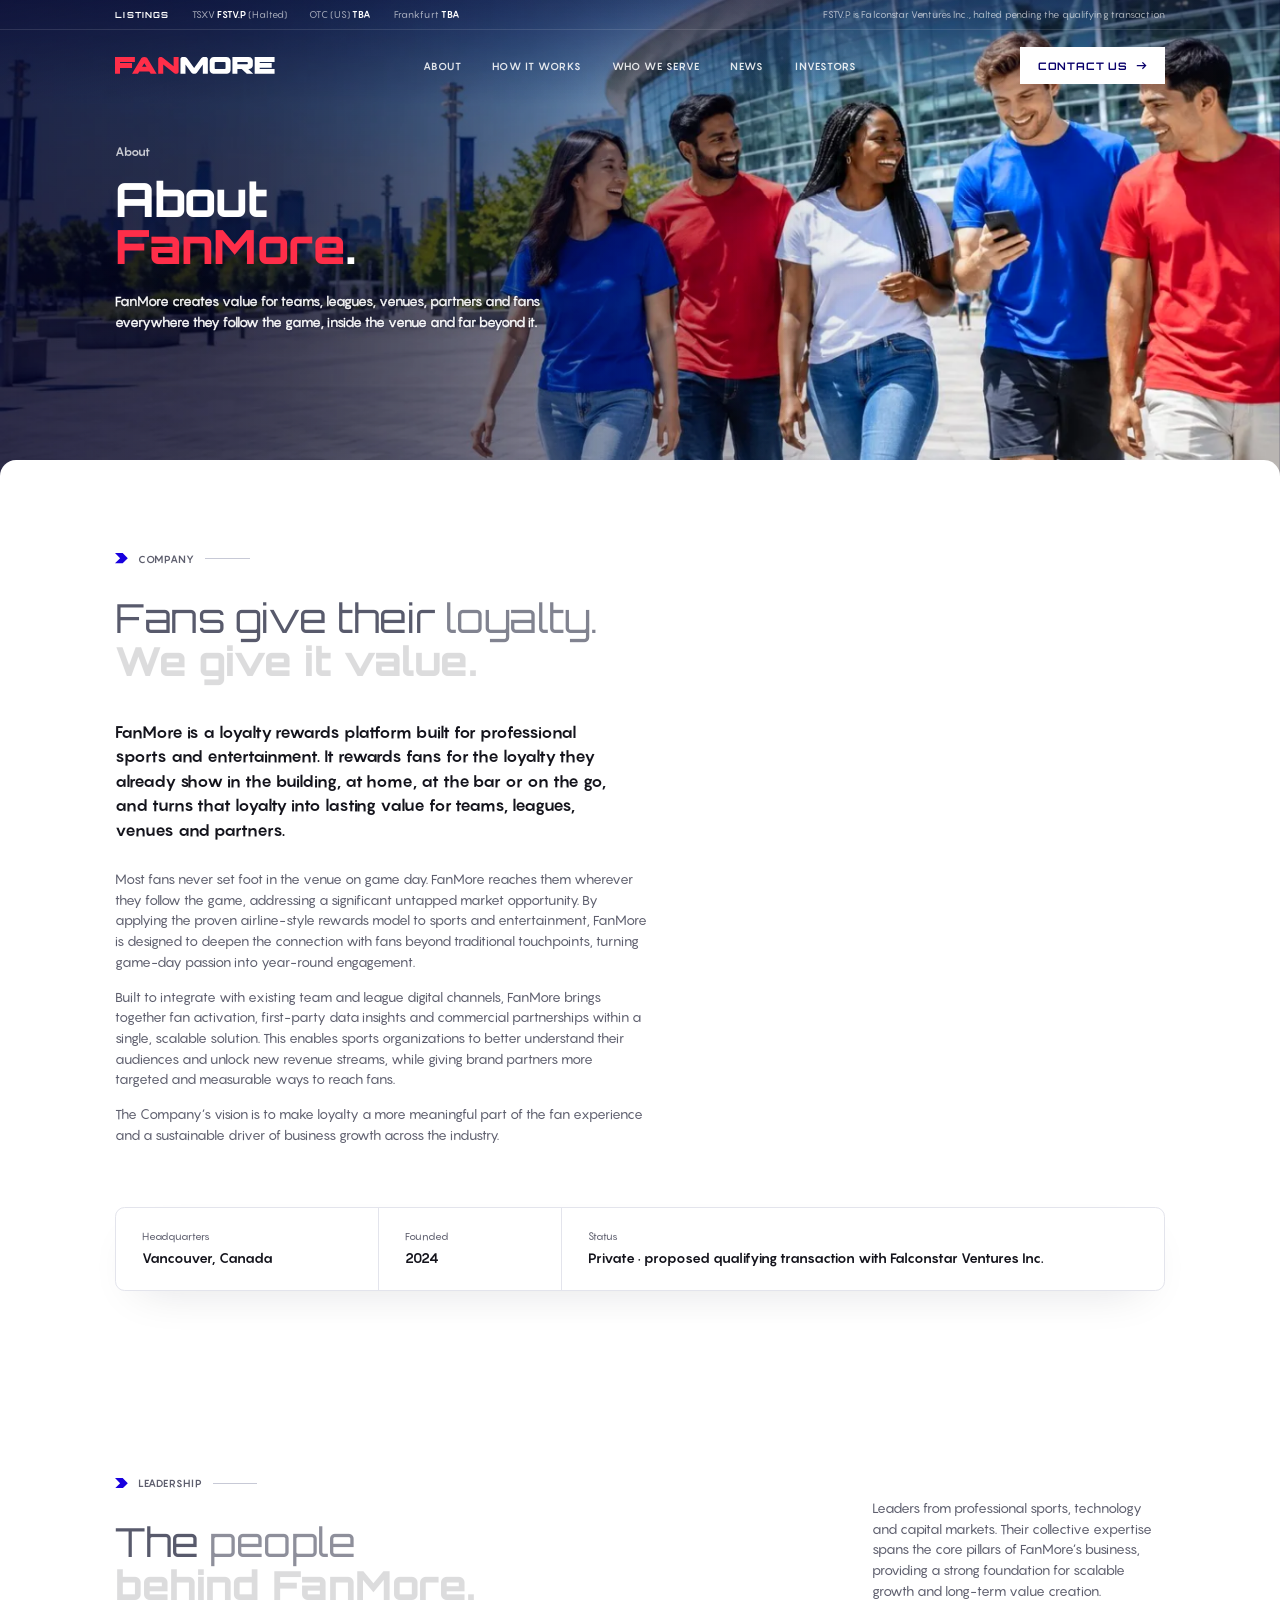
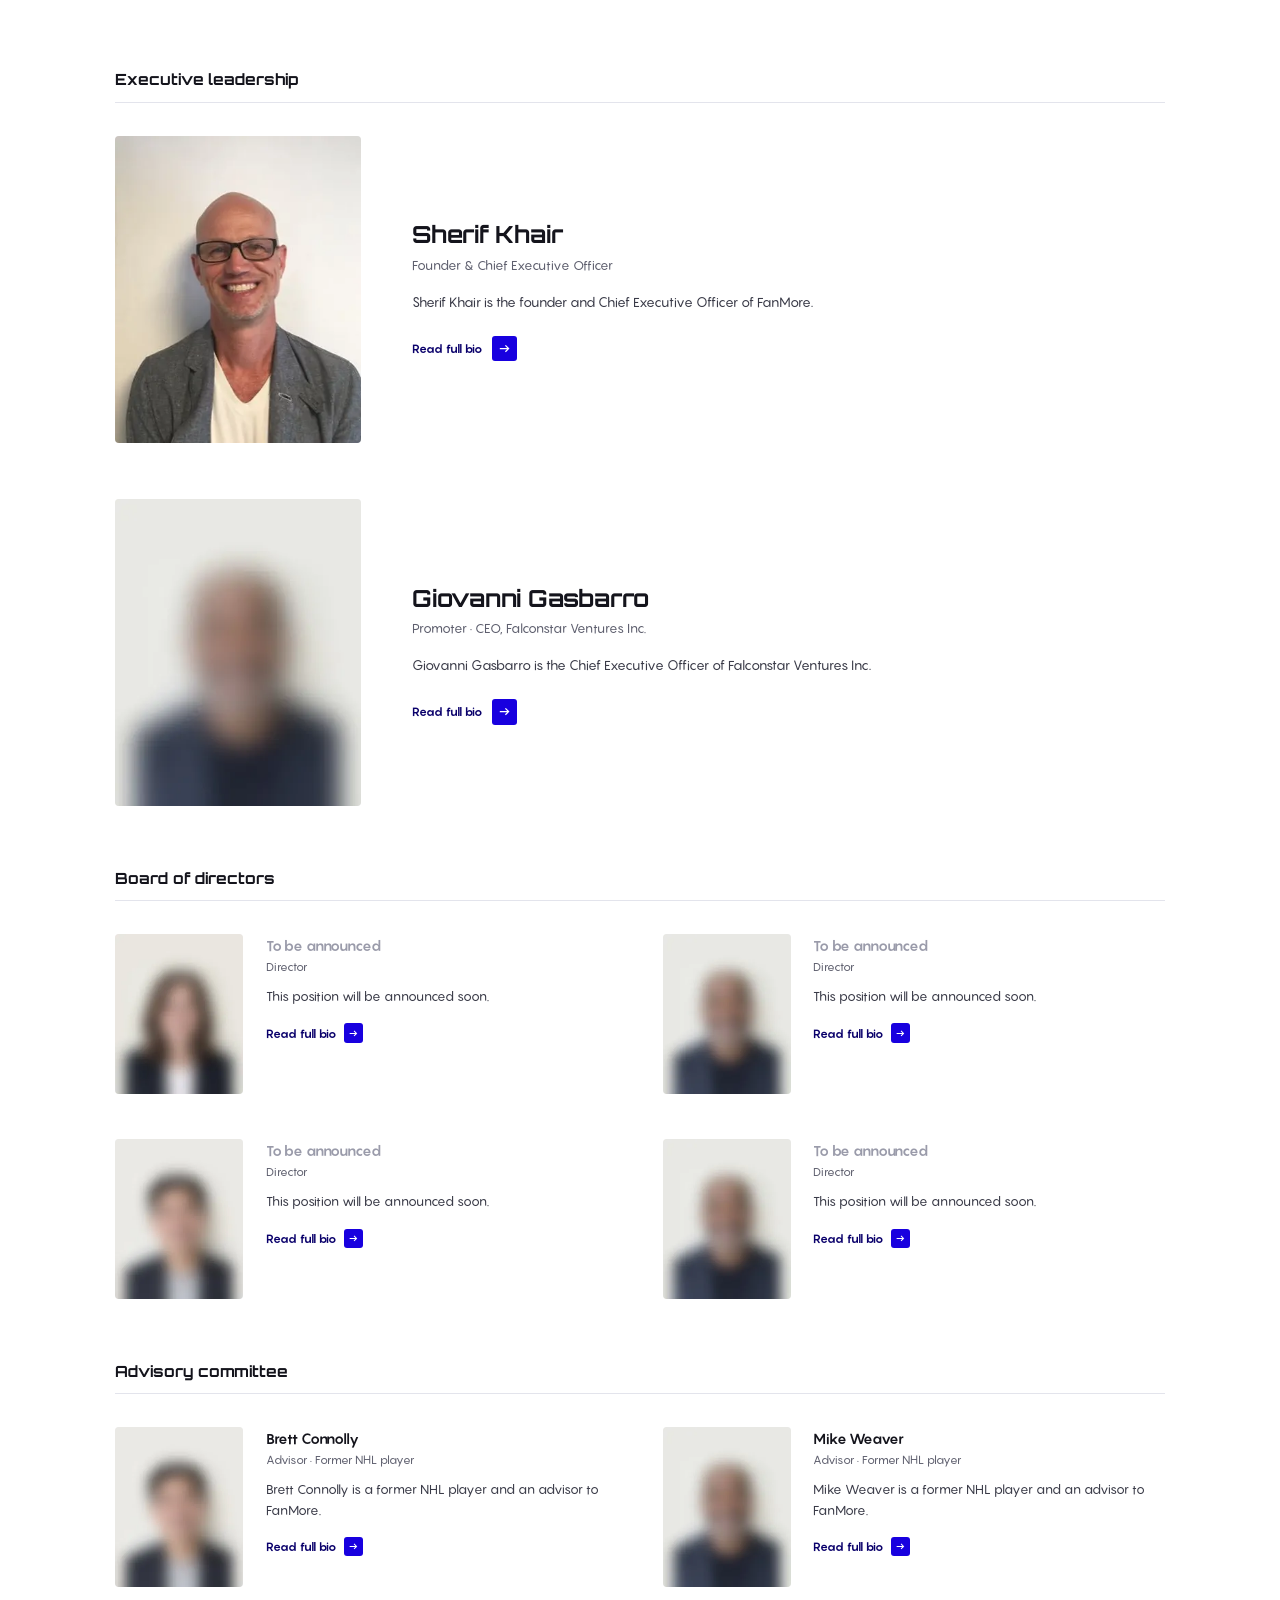
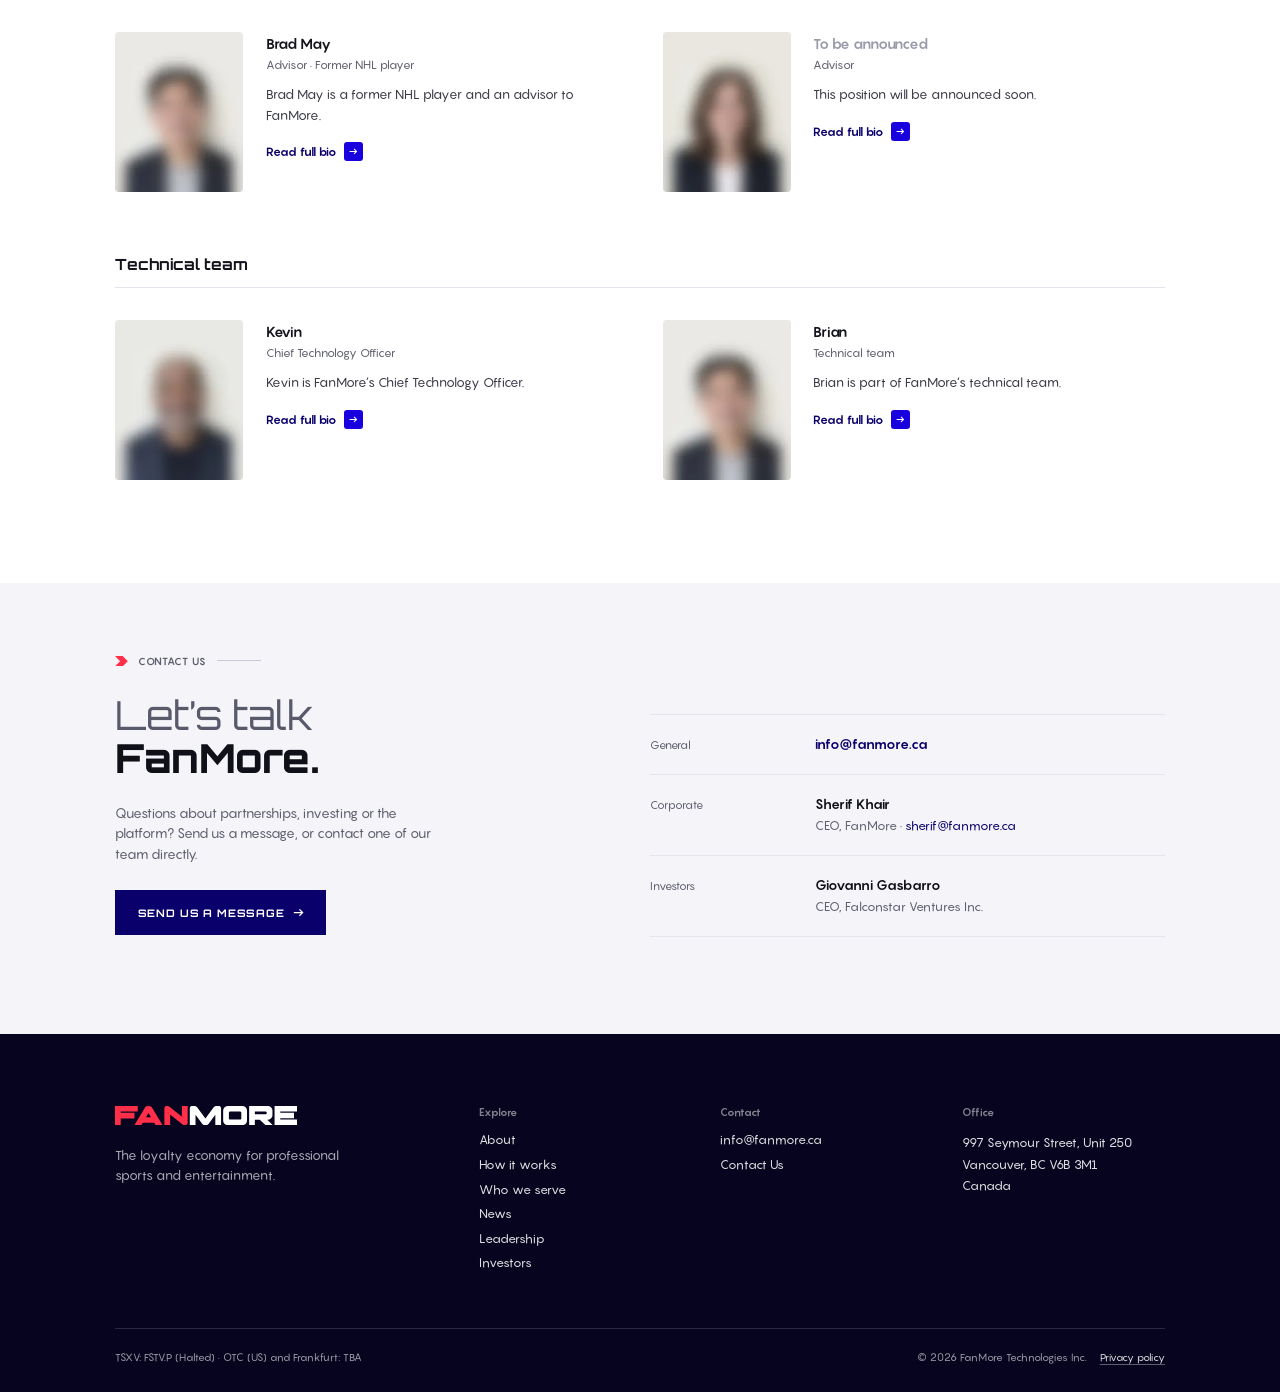
==== commit 06fec108: "Review build" ====
--- a/about/index.html
+++ b/about/index.html
@@ -11,4 +11,4 @@
     fit();
     addEventListener('resize', fit);
   })();
-</script><title>About | FanMore</title><meta name="description" content="FanMore creates value for teams, leagues, venues, partners and fans everywhere they follow the game, inside the venue and far beyond it."><link rel="canonical" href="https://fanmore.ca/about/"><meta property="og:type" content="website"><meta property="og:site_name" content="FanMore"><meta property="og:title" content="About | FanMore"><meta property="og:description" content="FanMore creates value for teams, leagues, venues, partners and fans everywhere they follow the game, inside the venue and far beyond it."><meta property="og:url" content="https://fanmore.ca/about/"><meta property="og:image" content="https://fanmore.ca/og-image.jpg"><meta property="og:image:alt" content="FanMore: the loyalty economy for professional sports and entertainment."><meta property="og:locale" content="en_CA"><meta name="twitter:card" content="summary_large_image"><meta name="twitter:title" content="About | FanMore"><meta name="twitter:description" content="FanMore creates value for teams, leagues, venues, partners and fans everywhere they follow the game, inside the venue and far beyond it."><meta name="twitter:image" content="https://fanmore.ca/og-image.jpg"><script type="application/ld+json">{"@context":"https://schema.org","@type":"Organization","name":"FanMore","legalName":"FanMore Technologies Inc.","url":"https://fanmore.ca/","logo":"https://fanmore.ca/apple-touch-icon.png","email":"info@fanmore.ca","foundingDate":"2024","description":"FanMore creates value for teams, leagues, venues, partners and fans everywhere they follow the game, inside the venue and far beyond it.","address":{"@type":"PostalAddress","streetAddress":"997 Seymour Street, Unit 250","addressLocality":"Vancouver","addressRegion":"BC","postalCode":"V6B 3M1","addressCountry":"CA"}}</script><meta name="theme-color" content="#0A006B"><link rel="icon" href="../favicon.ico" sizes="any"><link rel="icon" href="../favicon.svg" type="image/svg+xml"><link rel="apple-touch-icon" href="../apple-touch-icon.png"><link rel="sitemap" href="../sitemap-index.xml"><!-- The fonts used above the fold, fetched alongside the CSS instead of after it. --><link rel="preload" href="../fonts/orbitron-800.woff2" as="font" type="font/woff2" crossorigin><link rel="preload" href="../fonts/pangram-regular.woff2" as="font" type="font/woff2" crossorigin><link rel="preload" href="../fonts/pangram-bold.woff2" as="font" type="font/woff2" crossorigin><link rel="stylesheet" href="../_astro/_astro_assets.DpHp8GcZ.css"><link rel="stylesheet" href="../_astro/PageHero.CyjhqQXk.css"><link rel="stylesheet" href="../_astro/about.BloDywUm.css"><link rel="stylesheet" href="../_astro/ContactSection.Cgo63Gof.css"><script type="module" src="../_astro/page.BsuiZEAU.js"></script></head><body><a class="skip-link" href="#main">Skip to content</a><header class="site-header" data-astro-cid-vwn3tmth><div class="lst" data-astro-cid-vwn3tmth><span class="lst__label" data-astro-cid-vwn3tmth>Listings</span><span data-astro-cid-vwn3tmth>TSXV <b data-astro-cid-vwn3tmth>FSTV.P</b><span class="lst__note" data-astro-cid-vwn3tmth> (Halted)</span></span><span data-astro-cid-vwn3tmth>OTC (US) <b data-astro-cid-vwn3tmth>TBA</b></span><span data-astro-cid-vwn3tmth>Frankfurt <b data-astro-cid-vwn3tmth>TBA</b></span><span class="lst__foot" data-astro-cid-vwn3tmth>FSTV.P is Falconstar Ventures Inc., halted pending the qualifying transaction</span></div><div class="tn" data-astro-cid-vwn3tmth><a class="tn__logo" href="../index.html" aria-label="FanMore home" data-astro-cid-vwn3tmth><svg role="img" aria-label="FanMore" viewBox="36 -656 6232 656" xmlns="http://www.w3.org/2000/svg"><g transform="scale(1,-1)"><g fill="#FF2E49"><path d="M701 423H232V465H813V656H36V0H232V231H701Z"></path><path transform="translate(674 0)" d="M754 0H988L620 615Q593 642 562 649Q531 656 507 656Q483 656 452 649Q421 642 394 615L26 0H260L311 85H702ZM507 416 593 271H420Z"></path><path transform="translate(1688 0)" d="M637 41Q663 19 680.5 9.5Q698 0 708 0H777Q783 0 792.5 8.5Q802 17 811 28.5Q820 40 826.5 52.5Q833 65 833 73V656H637V291L232 615Q179 656 161 656H92Q86 656 76.5 648.5Q67 641 58 629.5Q49 618 42.5 605.5Q36 593 36 583V0H232V363Z"></path></g><g fill="currentColor"><path transform="translate(2557 0)" d="M676 41Q650 19 633 9.5Q616 0 606 0H535Q525 0 508 9.5Q491 19 465 41L232 360V0H36V583Q36 593 42.5 605.5Q49 618 58 629.5Q67 641 76.5 648.5Q86 656 92 656H216Q234 656 287 615L570 230L854 615Q907 656 925 656H1049Q1055 656 1064.5 648.5Q1074 641 1083 629.5Q1092 618 1098.5 605.5Q1105 593 1105 583V0H909V360Z"></path><path transform="translate(3698 0)" d="M36 495V161Q36 124 50 94.5Q64 65 87 44Q110 23 140.5 11.5Q171 0 204 0H684Q717 0 747.5 11.5Q778 23 801 44Q824 65 838 94.5Q852 124 852 161V495Q852 532 838 561.5Q824 591 801 612Q778 633 747.5 644.5Q717 656 684 656H204Q171 656 140.5 644.5Q110 633 87 612Q64 591 50 561.5Q36 532 36 495ZM265 465H623Q635 463 644.5 455Q654 447 656 439V219Q656 210 645.5 201.5Q635 193 623 191H265Q253 193 242.5 201.5Q232 210 232 219V439Q234 447 243.5 455Q253 463 265 465Z"></path><path transform="translate(4586 0)" d="M598 0H847L655 184Q690 184 722.5 195Q755 206 779.5 227Q804 248 818.5 277.5Q833 307 833 344V495Q833 532 819 561.5Q805 591 782 612Q759 633 728.5 644.5Q698 656 665 656H36V0H231V184H399ZM604 465Q616 463 625.5 455Q635 447 637 439V404Q637 395 626.5 386.5Q616 378 604 376H231V465Z"></path><path transform="translate(5455 0)" d="M701 423H232V465H813V656H36V0H813V191H232V233H701Z"></path></g></g></svg></a><nav aria-label="Main" data-astro-cid-vwn3tmth><ul role="list" data-astro-cid-vwn3tmth><li data-astro-cid-vwn3tmth><a href="../about/index.html" aria-current="page" data-astro-cid-vwn3tmth>About</a></li><li data-astro-cid-vwn3tmth><a href="../index.html#how" data-astro-cid-vwn3tmth>How it works</a></li><li data-astro-cid-vwn3tmth><a href="../index.html#serve" data-astro-cid-vwn3tmth>Who we serve</a></li><li data-astro-cid-vwn3tmth><a href="../news/index.html" data-astro-cid-vwn3tmth>News</a></li><li data-astro-cid-vwn3tmth><a href="../investors/index.html" data-astro-cid-vwn3tmth>Investors</a></li></ul></nav><a class="btn btn--white tn__cta" href="../index.html#contact" data-contact data-astro-cid-vwn3tmth>Contact Us<svg class="btn__arrow" viewBox="0 0 14 14" fill="none" stroke="currentColor" stroke-width="1.6" aria-hidden="true"><path d="M1 7h11M8 3l4 4-4 4"></path></svg></a><button class="tn__menu" type="button" aria-label="Open menu" aria-haspopup="dialog" aria-expanded="false" aria-controls="mobile-menu" data-menu-open data-astro-cid-vwn3tmth><i data-astro-cid-vwn3tmth></i></button></div></header><main id="main" tabindex="-1"><section class="ph" id="top" aria-label="Introduction" data-hero data-astro-cid-go5p37na><div class="ph__media" data-astro-cid-go5p37na><img src="../_astro/about-hero.CYDXIazC_2h3lOd.webp" srcset="../_astro/about-hero.CYDXIazC_MKura.webp 768w, ../_astro/about-hero.CYDXIazC_YQW4i.webp 1152w, ../_astro/about-hero.CYDXIazC_2h3lOd.webp 1536w" alt="A group of friends in team colours walking to the venue on game day" sizes="100vw" loading="eager" fetchpriority="high" decoding="async" data-astro-cid-go5p37na="true" width="1536" height="864"></div><div class="ph__shade" aria-hidden="true" data-astro-cid-go5p37na></div><div class="ph__dim" aria-hidden="true" data-astro-cid-go5p37na></div><div class="ph__content" data-astro-cid-go5p37na><p class="ph__kicker" data-astro-cid-go5p37na>About</p><h1 data-astro-cid-go5p37na><span class="ph__line" data-astro-cid-go5p37na><span data-astro-cid-go5p37na>About</span></span> <span class="ph__line" data-astro-cid-go5p37na><span data-astro-cid-go5p37na><em data-astro-cid-go5p37na>FanMore</em>.</span></span></h1><p class="ph__lede" data-astro-cid-go5p37na>FanMore creates value for teams, leagues, venues, partners and fans everywhere they follow the game, inside the venue and far beyond it.</p></div></section><section class="sheet sheet--first co" id="company" aria-labelledby="co-title" data-astro-cid-bxm56qkm><div class="sheet__grid" data-astro-cid-bxm56qkm><div class="co__head" data-astro-cid-bxm56qkm><p class="tag" data-reveal><svg class="shape shape--chevron tag__mark" viewBox="0 0 384 308" fill="currentColor" aria-hidden="true"><path d="M0 0L154 154L0 308L230 308L384 154L230 0Z"></path></svg>Company<span class="tag__line" aria-hidden="true"></span></p><h2 id="co-title" data-lit class="h2"><span class="h2__light"><span class="word" style="--i:0">Fans</span> <span class="word" style="--i:1">give</span> <span class="word" style="--i:2">their</span> <span class="word" style="--i:3">loyalty.</span></span><br><span class="word" style="--i:4">We</span> <span class="word" style="--i:5">give</span> <span class="word" style="--i:6">it</span> <span class="word" style="--i:7">value.</span></h2></div><p class="co__intro rise" data-reveal data-astro-cid-bxm56qkm>FanMore is a loyalty rewards platform built for professional sports and entertainment. It rewards fans for the loyalty they already show in the building, at home, at the bar or on the go, and turns that loyalty into lasting value for teams, leagues, venues and partners.</p><div class="co__body" data-astro-cid-bxm56qkm><p class="rise" data-reveal data-astro-cid-bxm56qkm>Most fans never set foot in the venue on game day. FanMore reaches them wherever they follow the game, addressing a significant untapped market opportunity. By applying the proven airline-style rewards model to sports and entertainment, FanMore is designed to deepen the connection with fans beyond traditional touchpoints, turning game-day passion into year-round engagement.</p><p class="rise" data-reveal data-astro-cid-bxm56qkm>Built to integrate with existing team and league digital channels, FanMore brings together fan activation, first-party data insights and commercial partnerships within a single, scalable solution. This enables sports organizations to better understand their audiences and unlock new revenue streams, while giving brand partners more targeted and measurable ways to reach fans.</p><p class="rise" data-reveal data-astro-cid-bxm56qkm>The Company’s vision is to make loyalty a more meaningful part of the fan experience and a sustainable driver of business growth across the industry.</p></div></div><dl class="co__facts rise" data-reveal data-astro-cid-bxm56qkm><div data-astro-cid-bxm56qkm><dt data-astro-cid-bxm56qkm>Headquarters</dt><dd data-astro-cid-bxm56qkm>Vancouver, Canada</dd></div><div data-astro-cid-bxm56qkm><dt data-astro-cid-bxm56qkm>Founded</dt><dd data-astro-cid-bxm56qkm>2024</dd></div><div data-astro-cid-bxm56qkm><dt data-astro-cid-bxm56qkm>Status</dt><dd data-astro-cid-bxm56qkm>Private · proposed qualifying transaction with Falconstar Ventures Inc.</dd></div></dl></section><section class="tl" id="leadership" aria-labelledby="tl-title" data-astro-cid-juq6c53v><div class="tl__head" data-astro-cid-juq6c53v><div data-astro-cid-juq6c53v><p class="tag" data-reveal><svg class="shape shape--chevron tag__mark" viewBox="0 0 384 308" fill="currentColor" aria-hidden="true"><path d="M0 0L154 154L0 308L230 308L384 154L230 0Z"></path></svg>Leadership<span class="tag__line" aria-hidden="true"></span></p><h2 id="tl-title" data-lit class="h2"><span class="h2__light"><span class="word" style="--i:0">The</span> <span class="word" style="--i:1">people</span></span><br><span class="word" style="--i:2">behind</span> <span class="word" style="--i:3">FanMore.</span></h2></div><p class="tl__note lede rise" data-reveal data-astro-cid-juq6c53v>Leaders from professional sports, technology and capital markets. Their collective expertise spans the core pillars of FanMore’s business, providing a strong foundation for scalable growth and long-term value creation.</p></div><div class="tl__group tl__group--feature" id="executive" data-astro-cid-juq6c53v><h3 class="tl__group-title rise" data-reveal data-astro-cid-juq6c53v>Executive leadership</h3><ul class="tl__people" role="list" data-astro-cid-juq6c53v><li class="tp rise" data-reveal data-astro-cid-juq6c53v><button class="tp__photo" type="button" data-bio="0" aria-haspopup="dialog" aria-label="Read biography: Sherif Khair, Founder &amp; Chief Executive Officer" data-astro-cid-juq6c53v><img src="../_astro/sherif-khair.DZAFNqOQ_Z27Ot58.webp" srcset="../_astro/sherif-khair.DZAFNqOQ_Z2x0o6Q.webp 360w, ../_astro/sherif-khair.DZAFNqOQ_1CSqSN.webp 540w, ../_astro/sherif-khair.DZAFNqOQ_Z27Ot58.webp 640w" alt sizes="(max-width: 900px) 112px, 24vw" loading="lazy" decoding="async" data-bio-photo="true" data-astro-cid-juq6c53v="true" width="640" height="800"></button><div class="tp__text" data-astro-cid-juq6c53v><h4 class="tp__name" data-astro-cid-juq6c53v>Sherif Khair</h4><p class="tp__role" data-astro-cid-juq6c53v>Founder &amp; Chief Executive Officer</p><p class="tp__bio" data-astro-cid-juq6c53v>Sherif Khair is the founder and Chief Executive Officer of FanMore.</p><button class="tp__more" type="button" data-bio="0" aria-haspopup="dialog" data-astro-cid-juq6c53v>Read full bio<span class="sr-only" data-astro-cid-juq6c53v>: Sherif Khair</span><i class="tp__box" aria-hidden="true" data-astro-cid-juq6c53v><svg viewBox="0 0 14 14" fill="none" stroke="currentColor" stroke-width="1.6" aria-hidden="true"><path d="M1 7h11M8 3l4 4-4 4"></path></svg></i></button></div><template data-bio-content="0" data-group="Executive leadership" data-name="Sherif Khair" data-role="Founder &amp; Chief Executive Officer" data-astro-cid-juq6c53v><p data-astro-cid-juq6c53v>Sherif Khair is the founder and Chief Executive Officer of FanMore.</p></template></li><li class="tp rise" data-reveal data-astro-cid-juq6c53v><button class="tp__photo" type="button" data-bio="1" aria-haspopup="dialog" aria-label="Read biography: Giovanni Gasbarro, Promoter · CEO, Falconstar Ventures Inc." data-astro-cid-juq6c53v><img src="../_astro/placeholder-2.qafmysi7_Z27yK8s.webp" srcset="../_astro/placeholder-2.qafmysi7_1kIW60.webp 360w, ../_astro/placeholder-2.qafmysi7_Z1k3r9q.webp 540w, ../_astro/placeholder-2.qafmysi7_Z27yK8s.webp 640w" alt sizes="(max-width: 900px) 112px, 24vw" loading="lazy" decoding="async" data-bio-photo="true" data-astro-cid-juq6c53v="true" width="640" height="800"></button><div class="tp__text" data-astro-cid-juq6c53v><h4 class="tp__name" data-astro-cid-juq6c53v>Giovanni Gasbarro</h4><p class="tp__role" data-astro-cid-juq6c53v>Promoter · CEO, Falconstar Ventures Inc.</p><p class="tp__bio" data-astro-cid-juq6c53v>Giovanni Gasbarro is the Chief Executive Officer of Falconstar Ventures Inc.</p><button class="tp__more" type="button" data-bio="1" aria-haspopup="dialog" data-astro-cid-juq6c53v>Read full bio<span class="sr-only" data-astro-cid-juq6c53v>: Giovanni Gasbarro</span><i class="tp__box" aria-hidden="true" data-astro-cid-juq6c53v><svg viewBox="0 0 14 14" fill="none" stroke="currentColor" stroke-width="1.6" aria-hidden="true"><path d="M1 7h11M8 3l4 4-4 4"></path></svg></i></button></div><template data-bio-content="1" data-group="Executive leadership" data-name="Giovanni Gasbarro" data-role="Promoter · CEO, Falconstar Ventures Inc." data-astro-cid-juq6c53v><p data-astro-cid-juq6c53v>Giovanni Gasbarro is the Chief Executive Officer of Falconstar Ventures Inc.</p></template></li></ul></div><div class="tl__group tl__group--grid" id="board" data-astro-cid-juq6c53v><h3 class="tl__group-title rise" data-reveal data-astro-cid-juq6c53v>Board of directors</h3><ul class="tl__people" role="list" data-astro-cid-juq6c53v><li class="tp rise is-tba" data-reveal data-astro-cid-juq6c53v><button class="tp__photo" type="button" data-bio="2" aria-haspopup="dialog" aria-label="Read biography: To be announced, Director" data-astro-cid-juq6c53v><img src="../_astro/placeholder-1.gCRN3x16_1odOf4.webp" srcset="../_astro/placeholder-1.gCRN3x16_Z7XnoB.webp 240w, ../_astro/placeholder-1.gCRN3x16_2j7Yew.webp 380w" alt sizes="(max-width: 900px) 112px, 13vw" loading="lazy" decoding="async" data-bio-photo="true" data-astro-cid-juq6c53v="true" width="640" height="800"></button><div class="tp__text" data-astro-cid-juq6c53v><h4 class="tp__name" data-astro-cid-juq6c53v>To be announced</h4><p class="tp__role" data-astro-cid-juq6c53v>Director</p><p class="tp__bio" data-astro-cid-juq6c53v>This position will be announced soon.</p><button class="tp__more" type="button" data-bio="2" aria-haspopup="dialog" data-astro-cid-juq6c53v>Read full bio<span class="sr-only" data-astro-cid-juq6c53v>: To be announced</span><i class="tp__box" aria-hidden="true" data-astro-cid-juq6c53v><svg viewBox="0 0 14 14" fill="none" stroke="currentColor" stroke-width="1.6" aria-hidden="true"><path d="M1 7h11M8 3l4 4-4 4"></path></svg></i></button></div><template data-bio-content="2" data-group="Board of directors" data-name="To be announced" data-role="Director" data-astro-cid-juq6c53v><p data-astro-cid-juq6c53v>This position will be announced soon.</p></template></li><li class="tp rise is-tba" data-reveal data-astro-cid-juq6c53v><button class="tp__photo" type="button" data-bio="3" aria-haspopup="dialog" aria-label="Read biography: To be announced, Director" data-astro-cid-juq6c53v><img src="../_astro/placeholder-2.qafmysi7_Z27yK8s.webp" srcset="../_astro/placeholder-2.qafmysi7_1qqb1N.webp 240w, ../_astro/placeholder-2.qafmysi7_Z1cEA90.webp 380w" alt sizes="(max-width: 900px) 112px, 13vw" loading="lazy" decoding="async" data-bio-photo="true" data-astro-cid-juq6c53v="true" width="640" height="800"></button><div class="tp__text" data-astro-cid-juq6c53v><h4 class="tp__name" data-astro-cid-juq6c53v>To be announced</h4><p class="tp__role" data-astro-cid-juq6c53v>Director</p><p class="tp__bio" data-astro-cid-juq6c53v>This position will be announced soon.</p><button class="tp__more" type="button" data-bio="3" aria-haspopup="dialog" data-astro-cid-juq6c53v>Read full bio<span class="sr-only" data-astro-cid-juq6c53v>: To be announced</span><i class="tp__box" aria-hidden="true" data-astro-cid-juq6c53v><svg viewBox="0 0 14 14" fill="none" stroke="currentColor" stroke-width="1.6" aria-hidden="true"><path d="M1 7h11M8 3l4 4-4 4"></path></svg></i></button></div><template data-bio-content="3" data-group="Board of directors" data-name="To be announced" data-role="Director" data-astro-cid-juq6c53v><p data-astro-cid-juq6c53v>This position will be announced soon.</p></template></li><li class="tp rise is-tba" data-reveal data-astro-cid-juq6c53v><button class="tp__photo" type="button" data-bio="4" aria-haspopup="dialog" aria-label="Read biography: To be announced, Director" data-astro-cid-juq6c53v><img src="../_astro/placeholder-3.BrawtP4f_ZhmIfz.webp" srcset="../_astro/placeholder-3.BrawtP4f_Z1NyUTf.webp 240w, ../_astro/placeholder-3.BrawtP4f_CwqIS.webp 380w" alt sizes="(max-width: 900px) 112px, 13vw" loading="lazy" decoding="async" data-bio-photo="true" data-astro-cid-juq6c53v="true" width="640" height="800"></button><div class="tp__text" data-astro-cid-juq6c53v><h4 class="tp__name" data-astro-cid-juq6c53v>To be announced</h4><p class="tp__role" data-astro-cid-juq6c53v>Director</p><p class="tp__bio" data-astro-cid-juq6c53v>This position will be announced soon.</p><button class="tp__more" type="button" data-bio="4" aria-haspopup="dialog" data-astro-cid-juq6c53v>Read full bio<span class="sr-only" data-astro-cid-juq6c53v>: To be announced</span><i class="tp__box" aria-hidden="true" data-astro-cid-juq6c53v><svg viewBox="0 0 14 14" fill="none" stroke="currentColor" stroke-width="1.6" aria-hidden="true"><path d="M1 7h11M8 3l4 4-4 4"></path></svg></i></button></div><template data-bio-content="4" data-group="Board of directors" data-name="To be announced" data-role="Director" data-astro-cid-juq6c53v><p data-astro-cid-juq6c53v>This position will be announced soon.</p></template></li><li class="tp rise is-tba" data-reveal data-astro-cid-juq6c53v><button class="tp__photo" type="button" data-bio="5" aria-haspopup="dialog" aria-label="Read biography: To be announced, Director" data-astro-cid-juq6c53v><img src="../_astro/placeholder-2.qafmysi7_Z27yK8s.webp" srcset="../_astro/placeholder-2.qafmysi7_1qqb1N.webp 240w, ../_astro/placeholder-2.qafmysi7_Z1cEA90.webp 380w" alt sizes="(max-width: 900px) 112px, 13vw" loading="lazy" decoding="async" data-bio-photo="true" data-astro-cid-juq6c53v="true" width="640" height="800"></button><div class="tp__text" data-astro-cid-juq6c53v><h4 class="tp__name" data-astro-cid-juq6c53v>To be announced</h4><p class="tp__role" data-astro-cid-juq6c53v>Director</p><p class="tp__bio" data-astro-cid-juq6c53v>This position will be announced soon.</p><button class="tp__more" type="button" data-bio="5" aria-haspopup="dialog" data-astro-cid-juq6c53v>Read full bio<span class="sr-only" data-astro-cid-juq6c53v>: To be announced</span><i class="tp__box" aria-hidden="true" data-astro-cid-juq6c53v><svg viewBox="0 0 14 14" fill="none" stroke="currentColor" stroke-width="1.6" aria-hidden="true"><path d="M1 7h11M8 3l4 4-4 4"></path></svg></i></button></div><template data-bio-content="5" data-group="Board of directors" data-name="To be announced" data-role="Director" data-astro-cid-juq6c53v><p data-astro-cid-juq6c53v>This position will be announced soon.</p></template></li></ul></div><div class="tl__group tl__group--grid" id="advisors" data-astro-cid-juq6c53v><h3 class="tl__group-title rise" data-reveal data-astro-cid-juq6c53v>Advisory committee</h3><ul class="tl__people" role="list" data-astro-cid-juq6c53v><li class="tp rise" data-reveal data-astro-cid-juq6c53v><button class="tp__photo" type="button" data-bio="6" aria-haspopup="dialog" aria-label="Read biography: Brett Connolly, Advisor · Former NHL player" data-astro-cid-juq6c53v><img src="../_astro/placeholder-3.BrawtP4f_ZhmIfz.webp" srcset="../_astro/placeholder-3.BrawtP4f_Z1NyUTf.webp 240w, ../_astro/placeholder-3.BrawtP4f_CwqIS.webp 380w" alt sizes="(max-width: 900px) 112px, 13vw" loading="lazy" decoding="async" data-bio-photo="true" data-astro-cid-juq6c53v="true" width="640" height="800"></button><div class="tp__text" data-astro-cid-juq6c53v><h4 class="tp__name" data-astro-cid-juq6c53v>Brett Connolly</h4><p class="tp__role" data-astro-cid-juq6c53v>Advisor · Former NHL player</p><p class="tp__bio" data-astro-cid-juq6c53v>Brett Connolly is a former NHL player and an advisor to FanMore.</p><button class="tp__more" type="button" data-bio="6" aria-haspopup="dialog" data-astro-cid-juq6c53v>Read full bio<span class="sr-only" data-astro-cid-juq6c53v>: Brett Connolly</span><i class="tp__box" aria-hidden="true" data-astro-cid-juq6c53v><svg viewBox="0 0 14 14" fill="none" stroke="currentColor" stroke-width="1.6" aria-hidden="true"><path d="M1 7h11M8 3l4 4-4 4"></path></svg></i></button></div><template data-bio-content="6" data-group="Advisory committee" data-name="Brett Connolly" data-role="Advisor · Former NHL player" data-astro-cid-juq6c53v><p data-astro-cid-juq6c53v>Brett Connolly is a former NHL player and an advisor to FanMore.</p></template></li><li class="tp rise" data-reveal data-astro-cid-juq6c53v><button class="tp__photo" type="button" data-bio="7" aria-haspopup="dialog" aria-label="Read biography: Mike Weaver, Advisor · Former NHL player" data-astro-cid-juq6c53v><img src="../_astro/placeholder-2.qafmysi7_Z27yK8s.webp" srcset="../_astro/placeholder-2.qafmysi7_1qqb1N.webp 240w, ../_astro/placeholder-2.qafmysi7_Z1cEA90.webp 380w" alt sizes="(max-width: 900px) 112px, 13vw" loading="lazy" decoding="async" data-bio-photo="true" data-astro-cid-juq6c53v="true" width="640" height="800"></button><div class="tp__text" data-astro-cid-juq6c53v><h4 class="tp__name" data-astro-cid-juq6c53v>Mike Weaver</h4><p class="tp__role" data-astro-cid-juq6c53v>Advisor · Former NHL player</p><p class="tp__bio" data-astro-cid-juq6c53v>Mike Weaver is a former NHL player and an advisor to FanMore.</p><button class="tp__more" type="button" data-bio="7" aria-haspopup="dialog" data-astro-cid-juq6c53v>Read full bio<span class="sr-only" data-astro-cid-juq6c53v>: Mike Weaver</span><i class="tp__box" aria-hidden="true" data-astro-cid-juq6c53v><svg viewBox="0 0 14 14" fill="none" stroke="currentColor" stroke-width="1.6" aria-hidden="true"><path d="M1 7h11M8 3l4 4-4 4"></path></svg></i></button></div><template data-bio-content="7" data-group="Advisory committee" data-name="Mike Weaver" data-role="Advisor · Former NHL player" data-astro-cid-juq6c53v><p data-astro-cid-juq6c53v>Mike Weaver is a former NHL player and an advisor to FanMore.</p></template></li><li class="tp rise" data-reveal data-astro-cid-juq6c53v><button class="tp__photo" type="button" data-bio="8" aria-haspopup="dialog" aria-label="Read biography: Brad May, Advisor · Former NHL player" data-astro-cid-juq6c53v><img src="../_astro/placeholder-3.BrawtP4f_ZhmIfz.webp" srcset="../_astro/placeholder-3.BrawtP4f_Z1NyUTf.webp 240w, ../_astro/placeholder-3.BrawtP4f_CwqIS.webp 380w" alt sizes="(max-width: 900px) 112px, 13vw" loading="lazy" decoding="async" data-bio-photo="true" data-astro-cid-juq6c53v="true" width="640" height="800"></button><div class="tp__text" data-astro-cid-juq6c53v><h4 class="tp__name" data-astro-cid-juq6c53v>Brad May</h4><p class="tp__role" data-astro-cid-juq6c53v>Advisor · Former NHL player</p><p class="tp__bio" data-astro-cid-juq6c53v>Brad May is a former NHL player and an advisor to FanMore.</p><button class="tp__more" type="button" data-bio="8" aria-haspopup="dialog" data-astro-cid-juq6c53v>Read full bio<span class="sr-only" data-astro-cid-juq6c53v>: Brad May</span><i class="tp__box" aria-hidden="true" data-astro-cid-juq6c53v><svg viewBox="0 0 14 14" fill="none" stroke="currentColor" stroke-width="1.6" aria-hidden="true"><path d="M1 7h11M8 3l4 4-4 4"></path></svg></i></button></div><template data-bio-content="8" data-group="Advisory committee" data-name="Brad May" data-role="Advisor · Former NHL player" data-astro-cid-juq6c53v><p data-astro-cid-juq6c53v>Brad May is a former NHL player and an advisor to FanMore.</p></template></li><li class="tp rise is-tba" data-reveal data-astro-cid-juq6c53v><button class="tp__photo" type="button" data-bio="9" aria-haspopup="dialog" aria-label="Read biography: To be announced, Advisor" data-astro-cid-juq6c53v><img src="../_astro/placeholder-1.gCRN3x16_1odOf4.webp" srcset="../_astro/placeholder-1.gCRN3x16_Z7XnoB.webp 240w, ../_astro/placeholder-1.gCRN3x16_2j7Yew.webp 380w" alt sizes="(max-width: 900px) 112px, 13vw" loading="lazy" decoding="async" data-bio-photo="true" data-astro-cid-juq6c53v="true" width="640" height="800"></button><div class="tp__text" data-astro-cid-juq6c53v><h4 class="tp__name" data-astro-cid-juq6c53v>To be announced</h4><p class="tp__role" data-astro-cid-juq6c53v>Advisor</p><p class="tp__bio" data-astro-cid-juq6c53v>This position will be announced soon.</p><button class="tp__more" type="button" data-bio="9" aria-haspopup="dialog" data-astro-cid-juq6c53v>Read full bio<span class="sr-only" data-astro-cid-juq6c53v>: To be announced</span><i class="tp__box" aria-hidden="true" data-astro-cid-juq6c53v><svg viewBox="0 0 14 14" fill="none" stroke="currentColor" stroke-width="1.6" aria-hidden="true"><path d="M1 7h11M8 3l4 4-4 4"></path></svg></i></button></div><template data-bio-content="9" data-group="Advisory committee" data-name="To be announced" data-role="Advisor" data-astro-cid-juq6c53v><p data-astro-cid-juq6c53v>This position will be announced soon.</p></template></li></ul></div><div class="tl__group tl__group--grid" id="technical" data-astro-cid-juq6c53v><h3 class="tl__group-title rise" data-reveal data-astro-cid-juq6c53v>Technical team</h3><ul class="tl__people" role="list" data-astro-cid-juq6c53v><li class="tp rise" data-reveal data-astro-cid-juq6c53v><button class="tp__photo" type="button" data-bio="10" aria-haspopup="dialog" aria-label="Read biography: Kevin, Chief Technology Officer" data-astro-cid-juq6c53v><img src="../_astro/placeholder-2.qafmysi7_Z27yK8s.webp" srcset="../_astro/placeholder-2.qafmysi7_1qqb1N.webp 240w, ../_astro/placeholder-2.qafmysi7_Z1cEA90.webp 380w" alt sizes="(max-width: 900px) 112px, 13vw" loading="lazy" decoding="async" data-bio-photo="true" data-astro-cid-juq6c53v="true" width="640" height="800"></button><div class="tp__text" data-astro-cid-juq6c53v><h4 class="tp__name" data-astro-cid-juq6c53v>Kevin</h4><p class="tp__role" data-astro-cid-juq6c53v>Chief Technology Officer</p><p class="tp__bio" data-astro-cid-juq6c53v>Kevin is FanMore’s Chief Technology Officer.</p><button class="tp__more" type="button" data-bio="10" aria-haspopup="dialog" data-astro-cid-juq6c53v>Read full bio<span class="sr-only" data-astro-cid-juq6c53v>: Kevin</span><i class="tp__box" aria-hidden="true" data-astro-cid-juq6c53v><svg viewBox="0 0 14 14" fill="none" stroke="currentColor" stroke-width="1.6" aria-hidden="true"><path d="M1 7h11M8 3l4 4-4 4"></path></svg></i></button></div><template data-bio-content="10" data-group="Technical team" data-name="Kevin" data-role="Chief Technology Officer" data-astro-cid-juq6c53v><p data-astro-cid-juq6c53v>Kevin is FanMore’s Chief Technology Officer.</p></template></li><li class="tp rise" data-reveal data-astro-cid-juq6c53v><button class="tp__photo" type="button" data-bio="11" aria-haspopup="dialog" aria-label="Read biography: Brian, Technical team" data-astro-cid-juq6c53v><img src="../_astro/placeholder-3.BrawtP4f_ZhmIfz.webp" srcset="../_astro/placeholder-3.BrawtP4f_Z1NyUTf.webp 240w, ../_astro/placeholder-3.BrawtP4f_CwqIS.webp 380w" alt sizes="(max-width: 900px) 112px, 13vw" loading="lazy" decoding="async" data-bio-photo="true" data-astro-cid-juq6c53v="true" width="640" height="800"></button><div class="tp__text" data-astro-cid-juq6c53v><h4 class="tp__name" data-astro-cid-juq6c53v>Brian</h4><p class="tp__role" data-astro-cid-juq6c53v>Technical team</p><p class="tp__bio" data-astro-cid-juq6c53v>Brian is part of FanMore’s technical team.</p><button class="tp__more" type="button" data-bio="11" aria-haspopup="dialog" data-astro-cid-juq6c53v>Read full bio<span class="sr-only" data-astro-cid-juq6c53v>: Brian</span><i class="tp__box" aria-hidden="true" data-astro-cid-juq6c53v><svg viewBox="0 0 14 14" fill="none" stroke="currentColor" stroke-width="1.6" aria-hidden="true"><path d="M1 7h11M8 3l4 4-4 4"></path></svg></i></button></div><template data-bio-content="11" data-group="Technical team" data-name="Brian" data-role="Technical team" data-astro-cid-juq6c53v><p data-astro-cid-juq6c53v>Brian is part of FanMore’s technical team.</p></template></li></ul></div></section><section class="ct ct--page" id="about-contact" aria-labelledby="about-contact-title" data-astro-cid-xktzd3nk><div class="ct__grid" data-astro-cid-xktzd3nk><div class="ct__intro" data-astro-cid-xktzd3nk><p class="tag tag--red" data-reveal><svg class="shape shape--chevron tag__mark" viewBox="0 0 384 308" fill="currentColor" aria-hidden="true"><path d="M0 0L154 154L0 308L230 308L384 154L230 0Z"></path></svg>Contact us<span class="tag__line" aria-hidden="true"></span></p><h2 id="about-contact-title" data-lit class="h2"><span class="h2__light"><span class="word" style="--i:0">Let’s</span> <span class="word" style="--i:1">talk</span></span><br><span class="word" style="--i:2">FanMore.</span></h2><p class="ct__lede lede rise" data-reveal data-astro-cid-xktzd3nk>Questions about partnerships, investing or the platform? Send us a message, or contact one of our team directly.</p><button class="btn btn--navy btn--lg ct__open rise" type="button" data-contact data-reveal data-astro-cid-xktzd3nk>Send us a message<svg class="btn__arrow" viewBox="0 0 14 14" fill="none" stroke="currentColor" stroke-width="1.6" aria-hidden="true"><path d="M1 7h11M8 3l4 4-4 4"></path></svg></button></div><ul class="ct__list rise" role="list" aria-label="Contacts" data-reveal data-astro-cid-xktzd3nk><li data-astro-cid-xktzd3nk><span data-astro-cid-xktzd3nk>General</span><p data-astro-cid-xktzd3nk><a class="ct__mail" href="mailto:info@fanmore.ca" data-astro-cid-xktzd3nk>info@fanmore.ca</a></p></li><li data-astro-cid-xktzd3nk><span data-astro-cid-xktzd3nk>Corporate</span><p data-astro-cid-xktzd3nk><b data-astro-cid-xktzd3nk>Sherif Khair</b><small data-astro-cid-xktzd3nk>CEO, FanMore · <a href="mailto:sherif@fanmore.ca" data-astro-cid-xktzd3nk>sherif@fanmore.ca</a></small></p></li><li data-astro-cid-xktzd3nk><span data-astro-cid-xktzd3nk>Investors</span><p data-astro-cid-xktzd3nk><b data-astro-cid-xktzd3nk>Giovanni Gasbarro</b><small data-astro-cid-xktzd3nk>CEO, Falconstar Ventures Inc.</small></p></li></ul></div></section><script type="module" src="../_astro/ContactSection.astro_astro_type_script_index_0_lang.BIEgXUCX.js"></script><dialog id="bio-dialog" class="bd" aria-labelledby="bd-name" data-astro-cid-2ri47os2><div class="bd__bg" data-dialog-close data-astro-cid-2ri47os2></div><div class="bd__panel" data-astro-cid-2ri47os2><div class="bd__head" data-astro-cid-2ri47os2><div class="bd__photo" data-astro-cid-2ri47os2><img alt="" data-bd="photo" data-astro-cid-2ri47os2></div><div data-astro-cid-2ri47os2><p class="bd__group" data-bd="group" data-astro-cid-2ri47os2></p><h2 id="bd-name" data-bd="name" data-astro-cid-2ri47os2></h2><p class="bd__role" data-bd="role" data-astro-cid-2ri47os2></p></div><button class="bd__close" type="button" aria-label="Close biography" data-dialog-close data-astro-cid-2ri47os2><svg viewBox="0 0 16 16" fill="none" stroke="currentColor" stroke-width="1.6" aria-hidden="true"><path d="M3 3l10 10M13 3L3 13"></path></svg></button></div><div class="bd__body" data-bd="body" data-astro-cid-2ri47os2></div><div class="bd__nav" data-astro-cid-2ri47os2><button type="button" data-bd-step="-1" data-astro-cid-2ri47os2><svg viewBox="0 0 14 14" fill="none" stroke="currentColor" stroke-width="1.6" aria-hidden="true"><path d="M13 7H2M6 3L2 7l4 4"></path></svg><span data-astro-cid-2ri47os2>Previous</span></button><button type="button" data-bd-step="1" data-astro-cid-2ri47os2><span data-astro-cid-2ri47os2>Next</span><svg viewBox="0 0 14 14" fill="none" stroke="currentColor" stroke-width="1.6" aria-hidden="true"><path d="M1 7h11M8 3l4 4-4 4"></path></svg></button></div></div></dialog><script type="module" src="../_astro/BioDialog.astro_astro_type_script_index_0_lang.BpAaQW8b.js"></script></main><footer class="ft" data-astro-cid-oenwriqq><div class="ft__grid" data-astro-cid-oenwriqq><div class="ft__brand" data-astro-cid-oenwriqq><a class="ft__logo" href="../index.html" aria-label="FanMore home" data-astro-cid-oenwriqq><svg role="img" aria-label="FanMore" viewBox="36 -656 6232 656" xmlns="http://www.w3.org/2000/svg"><g transform="scale(1,-1)"><g fill="#FF2E49"><path d="M701 423H232V465H813V656H36V0H232V231H701Z"></path><path transform="translate(674 0)" d="M754 0H988L620 615Q593 642 562 649Q531 656 507 656Q483 656 452 649Q421 642 394 615L26 0H260L311 85H702ZM507 416 593 271H420Z"></path><path transform="translate(1688 0)" d="M637 41Q663 19 680.5 9.5Q698 0 708 0H777Q783 0 792.5 8.5Q802 17 811 28.5Q820 40 826.5 52.5Q833 65 833 73V656H637V291L232 615Q179 656 161 656H92Q86 656 76.5 648.5Q67 641 58 629.5Q49 618 42.5 605.5Q36 593 36 583V0H232V363Z"></path></g><g fill="currentColor"><path transform="translate(2557 0)" d="M676 41Q650 19 633 9.5Q616 0 606 0H535Q525 0 508 9.5Q491 19 465 41L232 360V0H36V583Q36 593 42.5 605.5Q49 618 58 629.5Q67 641 76.5 648.5Q86 656 92 656H216Q234 656 287 615L570 230L854 615Q907 656 925 656H1049Q1055 656 1064.5 648.5Q1074 641 1083 629.5Q1092 618 1098.5 605.5Q1105 593 1105 583V0H909V360Z"></path><path transform="translate(3698 0)" d="M36 495V161Q36 124 50 94.5Q64 65 87 44Q110 23 140.5 11.5Q171 0 204 0H684Q717 0 747.5 11.5Q778 23 801 44Q824 65 838 94.5Q852 124 852 161V495Q852 532 838 561.5Q824 591 801 612Q778 633 747.5 644.5Q717 656 684 656H204Q171 656 140.5 644.5Q110 633 87 612Q64 591 50 561.5Q36 532 36 495ZM265 465H623Q635 463 644.5 455Q654 447 656 439V219Q656 210 645.5 201.5Q635 193 623 191H265Q253 193 242.5 201.5Q232 210 232 219V439Q234 447 243.5 455Q253 463 265 465Z"></path><path transform="translate(4586 0)" d="M598 0H847L655 184Q690 184 722.5 195Q755 206 779.5 227Q804 248 818.5 277.5Q833 307 833 344V495Q833 532 819 561.5Q805 591 782 612Q759 633 728.5 644.5Q698 656 665 656H36V0H231V184H399ZM604 465Q616 463 625.5 455Q635 447 637 439V404Q637 395 626.5 386.5Q616 378 604 376H231V465Z"></path><path transform="translate(5455 0)" d="M701 423H232V465H813V656H36V0H813V191H232V233H701Z"></path></g></g></svg></a><p data-astro-cid-oenwriqq>The loyalty economy for professional sports and entertainment.</p></div><nav class="ft__col" aria-labelledby="ft-explore" data-astro-cid-oenwriqq><p id="ft-explore" data-astro-cid-oenwriqq>Explore</p><ul role="list" data-astro-cid-oenwriqq><li data-astro-cid-oenwriqq><a href="../about/index.html" data-astro-cid-oenwriqq>About</a></li><li data-astro-cid-oenwriqq><a href="../index.html#how" data-astro-cid-oenwriqq>How it works</a></li><li data-astro-cid-oenwriqq><a href="../index.html#serve" data-astro-cid-oenwriqq>Who we serve</a></li><li data-astro-cid-oenwriqq><a href="../news/index.html" data-astro-cid-oenwriqq>News</a></li><li data-astro-cid-oenwriqq><a href="../about/index.html#leadership" data-astro-cid-oenwriqq>Leadership</a></li><li data-astro-cid-oenwriqq><a href="../investors/index.html" data-astro-cid-oenwriqq>Investors</a></li></ul></nav><div class="ft__col" data-astro-cid-oenwriqq><p data-astro-cid-oenwriqq>Contact</p><ul role="list" data-astro-cid-oenwriqq><li data-astro-cid-oenwriqq><a href="mailto:info@fanmore.ca" data-astro-cid-oenwriqq>info@fanmore.ca</a></li><li data-astro-cid-oenwriqq><a href="../index.html#contact" data-contact data-astro-cid-oenwriqq>Contact Us</a></li></ul></div><div class="ft__col" data-astro-cid-oenwriqq><p data-astro-cid-oenwriqq>Office</p><address data-astro-cid-oenwriqq>997 Seymour Street, Unit 250<br data-astro-cid-oenwriqq>Vancouver, BC V6B 3M1<br data-astro-cid-oenwriqq>Canada</address></div></div><div class="ft__bottom" data-astro-cid-oenwriqq><span data-astro-cid-oenwriqq>TSXV: FSTV.P (Halted) · OTC (US) and Frankfurt: TBA</span><span data-astro-cid-oenwriqq>© 2026 FanMore Technologies Inc. <a href="../privacy/index.html" data-astro-cid-oenwriqq>Privacy policy</a></span></div></footer><dialog id="mobile-menu" class="mm" aria-label="Menu" data-astro-cid-imidouvt><!-- Focus lands here on open: a link inside the sliding sheet would make iPhone Safari scroll the sheet to it, which made the menu jump. --><span class="mm__start" tabindex="-1" autofocus data-astro-cid-imidouvt></span><div class="mm__bg" data-dialog-close data-astro-cid-imidouvt></div><div class="mm__panel" data-astro-cid-imidouvt><nav aria-label="Mobile" data-astro-cid-imidouvt><a href="../about/index.html" aria-current="page" data-astro-cid-imidouvt><svg class="shape shape--chevron mm__mark" viewBox="0 0 384 308" fill="currentColor" aria-hidden="true"><path d="M0 0L154 154L0 308L230 308L384 154L230 0Z"></path></svg><span data-astro-cid-imidouvt>About</span></a><a href="../index.html#how" data-astro-cid-imidouvt><svg class="shape shape--chevron mm__mark" viewBox="0 0 384 308" fill="currentColor" aria-hidden="true"><path d="M0 0L154 154L0 308L230 308L384 154L230 0Z"></path></svg><span data-astro-cid-imidouvt>How it works</span></a><a href="../index.html#serve" data-astro-cid-imidouvt><svg class="shape shape--chevron mm__mark" viewBox="0 0 384 308" fill="currentColor" aria-hidden="true"><path d="M0 0L154 154L0 308L230 308L384 154L230 0Z"></path></svg><span data-astro-cid-imidouvt>Who we serve</span></a><a href="../news/index.html" data-astro-cid-imidouvt><svg class="shape shape--chevron mm__mark" viewBox="0 0 384 308" fill="currentColor" aria-hidden="true"><path d="M0 0L154 154L0 308L230 308L384 154L230 0Z"></path></svg><span data-astro-cid-imidouvt>News</span></a><a href="../investors/index.html" data-astro-cid-imidouvt><svg class="shape shape--chevron mm__mark" viewBox="0 0 384 308" fill="currentColor" aria-hidden="true"><path d="M0 0L154 154L0 308L230 308L384 154L230 0Z"></path></svg><span data-astro-cid-imidouvt>Investors</span></a></nav><a class="btn btn--white mm__cta" href="../index.html#contact" data-contact data-astro-cid-imidouvt>Contact Us<svg class="btn__arrow" viewBox="0 0 14 14" fill="none" stroke="currentColor" stroke-width="1.6" aria-hidden="true"><path d="M1 7h11M8 3l4 4-4 4"></path></svg></a><button class="mm__close" type="button" data-dialog-close aria-label="Close menu" data-astro-cid-imidouvt><svg viewBox="0 0 16 16" fill="none" stroke="currentColor" stroke-width="1.6" aria-hidden="true"><path d="M3 3l10 10M13 3L3 13"></path></svg></button></div></dialog><dialog id="contact-dialog" class="cm" aria-labelledby="cm-title" data-astro-cid-7otk5typ><div class="cm__bg" data-dialog-close data-astro-cid-7otk5typ></div><div class="cm__panel" data-astro-cid-7otk5typ><div class="cm__head" data-astro-cid-7otk5typ><h2 id="cm-title" data-astro-cid-7otk5typ>Contact us</h2><button class="cm__close" type="button" aria-label="Close" data-dialog-close data-astro-cid-7otk5typ><svg viewBox="0 0 16 16" fill="none" stroke="currentColor" stroke-width="1.6" aria-hidden="true"><path d="M3 3l10 10M13 3L3 13"></path></svg></button></div><p class="cm__lede" data-astro-cid-7otk5typ>Questions about partnerships, investing or the platform? Send us a note.</p><form class="cf" data-form method="post" data-demo data-success="Thank you! We’ll be in touch soon." data-error="Sorry, your message didn’t send. Please try again, or email info@fanmore.ca." data-astro-cid-2bgq7omz><div class="cf__row" data-astro-cid-2bgq7omz><div class="cf__field" data-astro-cid-2bgq7omz><label for="cf-name" data-astro-cid-2bgq7omz>Name</label><input id="cf-name" name="name" type="text" autocomplete="name" placeholder="Your full name" required data-validate aria-describedby="cf-name-err" data-astro-cid-2bgq7omz><p class="cf__err" id="cf-name-err" data-error-for="name" hidden data-astro-cid-2bgq7omz></p></div><div class="cf__field" data-astro-cid-2bgq7omz><label for="cf-email" data-astro-cid-2bgq7omz>Email</label><input id="cf-email" name="email" type="email" autocomplete="email" placeholder="you@company.com" required data-validate aria-describedby="cf-email-err" data-astro-cid-2bgq7omz><p class="cf__err" id="cf-email-err" data-error-for="email" hidden data-astro-cid-2bgq7omz></p></div></div><div class="cf__field" data-astro-cid-2bgq7omz><label for="cf-role" data-astro-cid-2bgq7omz>I am a</label><select id="cf-role" name="role" data-astro-cid-2bgq7omz><option value="" data-astro-cid-2bgq7omz>Select one</option><option data-astro-cid-2bgq7omz>Sports fan</option><option data-astro-cid-2bgq7omz>Team / league representative</option><option data-astro-cid-2bgq7omz>Partner / brand</option><option data-astro-cid-2bgq7omz>Investor</option><option data-astro-cid-2bgq7omz>Press / media</option><option data-astro-cid-2bgq7omz>Other</option></select></div><div class="cf__field cf__field--msg" data-astro-cid-2bgq7omz><label for="cf-msg" data-astro-cid-2bgq7omz>Message</label><textarea id="cf-msg" name="message" rows="4" placeholder="How can we help?" required data-validate aria-describedby="cf-msg-err" data-astro-cid-2bgq7omz></textarea><p class="cf__err" id="cf-msg-err" data-error-for="message" hidden data-astro-cid-2bgq7omz></p></div><!-- Spam trap: hidden from people, irresistible to bots. --><div class="cf__trap" aria-hidden="true" data-astro-cid-2bgq7omz><label for="cf-company" data-astro-cid-2bgq7omz>Company website</label><input id="cf-company" name="company_website" type="text" tabindex="-1" autocomplete="off" data-honeypot data-astro-cid-2bgq7omz></div><button class="btn btn--navy cf__submit" type="submit" data-astro-cid-2bgq7omz>Send message<svg class="btn__arrow" viewBox="0 0 14 14" fill="none" stroke="currentColor" stroke-width="1.6" aria-hidden="true"><path d="M1 7h11M8 3l4 4-4 4"></path></svg></button><p class="cf__status" role="status" aria-live="polite" data-form-status data-astro-cid-2bgq7omz></p></form></div></dialog><script type="module" src="../_astro/BaseLayout.astro_astro_type_script_index_0_lang.CIvmh2Nw.js"></script></body></html>+</script><title>About | FanMore</title><meta name="description" content="FanMore creates value for teams, leagues, venues, partners and fans everywhere they follow the game, inside the venue and far beyond it."><link rel="canonical" href="https://fanmore.ca/about/"><meta property="og:type" content="website"><meta property="og:site_name" content="FanMore"><meta property="og:title" content="About | FanMore"><meta property="og:description" content="FanMore creates value for teams, leagues, venues, partners and fans everywhere they follow the game, inside the venue and far beyond it."><meta property="og:url" content="https://fanmore.ca/about/"><meta property="og:image" content="https://fanmore.ca/og-image.jpg"><meta property="og:image:alt" content="FanMore: the loyalty economy for professional sports and entertainment."><meta property="og:locale" content="en_CA"><meta name="twitter:card" content="summary_large_image"><meta name="twitter:title" content="About | FanMore"><meta name="twitter:description" content="FanMore creates value for teams, leagues, venues, partners and fans everywhere they follow the game, inside the venue and far beyond it."><meta name="twitter:image" content="https://fanmore.ca/og-image.jpg"><script type="application/ld+json">{"@context":"https://schema.org","@type":"Organization","name":"FanMore","legalName":"FanMore Technologies Inc.","url":"https://fanmore.ca/","logo":"https://fanmore.ca/apple-touch-icon.png","email":"info@fanmore.ca","foundingDate":"2024","description":"FanMore creates value for teams, leagues, venues, partners and fans everywhere they follow the game, inside the venue and far beyond it.","address":{"@type":"PostalAddress","streetAddress":"997 Seymour Street, Unit 250","addressLocality":"Vancouver","addressRegion":"BC","postalCode":"V6B 3M1","addressCountry":"CA"}}</script><meta name="theme-color" content="#0A006B"><link rel="icon" href="../favicon.ico" sizes="any"><link rel="icon" href="../favicon.svg" type="image/svg+xml"><link rel="apple-touch-icon" href="../apple-touch-icon.png"><link rel="sitemap" href="../sitemap-index.xml"><!-- The fonts used above the fold, fetched alongside the CSS instead of after it. --><link rel="preload" href="../fonts/orbitron-800.woff2" as="font" type="font/woff2" crossorigin><link rel="preload" href="../fonts/pangram-regular.woff2" as="font" type="font/woff2" crossorigin><link rel="preload" href="../fonts/pangram-bold.woff2" as="font" type="font/woff2" crossorigin><link rel="stylesheet" href="../_astro/_astro_assets.DpHp8GcZ.css"><link rel="stylesheet" href="../_astro/PageHero.CyjhqQXk.css"><link rel="stylesheet" href="../_astro/about.BloDywUm.css"><link rel="stylesheet" href="../_astro/ContactSection.Cgo63Gof.css"><script type="module" src="../_astro/page.BsuiZEAU.js"></script></head><body><a class="skip-link" href="#main">Skip to content</a><header class="site-header" data-astro-cid-vwn3tmth><div class="lst" data-astro-cid-vwn3tmth><span class="lst__label" data-astro-cid-vwn3tmth>Listings</span><span data-astro-cid-vwn3tmth>TSXV <b data-astro-cid-vwn3tmth>FSTV.P</b><span class="lst__note" data-astro-cid-vwn3tmth> (Halted)</span></span><span data-astro-cid-vwn3tmth>OTC (US) <b data-astro-cid-vwn3tmth>TBA</b></span><span data-astro-cid-vwn3tmth>Frankfurt <b data-astro-cid-vwn3tmth>TBA</b></span><span class="lst__foot" data-astro-cid-vwn3tmth>FSTV.P is Falconstar Ventures Inc., halted pending the qualifying transaction</span></div><div class="tn" data-astro-cid-vwn3tmth><a class="tn__logo" href="../index.html" aria-label="FanMore home" data-astro-cid-vwn3tmth><svg role="img" aria-label="FanMore" viewBox="36 -656 6232 656" xmlns="http://www.w3.org/2000/svg"><g transform="scale(1,-1)"><g fill="#FF2E49"><path d="M701 423H232V465H813V656H36V0H232V231H701Z"></path><path transform="translate(674 0)" d="M754 0H988L620 615Q593 642 562 649Q531 656 507 656Q483 656 452 649Q421 642 394 615L26 0H260L311 85H702ZM507 416 593 271H420Z"></path><path transform="translate(1688 0)" d="M637 41Q663 19 680.5 9.5Q698 0 708 0H777Q783 0 792.5 8.5Q802 17 811 28.5Q820 40 826.5 52.5Q833 65 833 73V656H637V291L232 615Q179 656 161 656H92Q86 656 76.5 648.5Q67 641 58 629.5Q49 618 42.5 605.5Q36 593 36 583V0H232V363Z"></path></g><g fill="currentColor"><path transform="translate(2557 0)" d="M676 41Q650 19 633 9.5Q616 0 606 0H535Q525 0 508 9.5Q491 19 465 41L232 360V0H36V583Q36 593 42.5 605.5Q49 618 58 629.5Q67 641 76.5 648.5Q86 656 92 656H216Q234 656 287 615L570 230L854 615Q907 656 925 656H1049Q1055 656 1064.5 648.5Q1074 641 1083 629.5Q1092 618 1098.5 605.5Q1105 593 1105 583V0H909V360Z"></path><path transform="translate(3698 0)" d="M36 495V161Q36 124 50 94.5Q64 65 87 44Q110 23 140.5 11.5Q171 0 204 0H684Q717 0 747.5 11.5Q778 23 801 44Q824 65 838 94.5Q852 124 852 161V495Q852 532 838 561.5Q824 591 801 612Q778 633 747.5 644.5Q717 656 684 656H204Q171 656 140.5 644.5Q110 633 87 612Q64 591 50 561.5Q36 532 36 495ZM265 465H623Q635 463 644.5 455Q654 447 656 439V219Q656 210 645.5 201.5Q635 193 623 191H265Q253 193 242.5 201.5Q232 210 232 219V439Q234 447 243.5 455Q253 463 265 465Z"></path><path transform="translate(4586 0)" d="M598 0H847L655 184Q690 184 722.5 195Q755 206 779.5 227Q804 248 818.5 277.5Q833 307 833 344V495Q833 532 819 561.5Q805 591 782 612Q759 633 728.5 644.5Q698 656 665 656H36V0H231V184H399ZM604 465Q616 463 625.5 455Q635 447 637 439V404Q637 395 626.5 386.5Q616 378 604 376H231V465Z"></path><path transform="translate(5455 0)" d="M701 423H232V465H813V656H36V0H813V191H232V233H701Z"></path></g></g></svg></a><nav aria-label="Main" data-astro-cid-vwn3tmth><ul role="list" data-astro-cid-vwn3tmth><li data-astro-cid-vwn3tmth><a href="../about/index.html" aria-current="page" data-astro-cid-vwn3tmth>About</a></li><li data-astro-cid-vwn3tmth><a href="../index.html#how" data-astro-cid-vwn3tmth>How it works</a></li><li data-astro-cid-vwn3tmth><a href="../index.html#serve" data-astro-cid-vwn3tmth>Who we serve</a></li><li data-astro-cid-vwn3tmth><a href="../news/index.html" data-astro-cid-vwn3tmth>News</a></li><li data-astro-cid-vwn3tmth><a href="../investors/index.html" data-astro-cid-vwn3tmth>Investors</a></li></ul></nav><a class="btn btn--white tn__cta" href="../index.html#contact" data-contact data-astro-cid-vwn3tmth>Contact Us<svg class="btn__arrow" viewBox="0 0 14 14" fill="none" stroke="currentColor" stroke-width="1.6" aria-hidden="true"><path d="M1 7h11M8 3l4 4-4 4"></path></svg></a><button class="tn__menu" type="button" aria-label="Open menu" aria-haspopup="dialog" aria-expanded="false" aria-controls="mobile-menu" data-menu-open data-astro-cid-vwn3tmth><i data-astro-cid-vwn3tmth></i></button></div></header><main id="main" tabindex="-1"><section class="ph" id="top" aria-label="Introduction" data-hero data-astro-cid-go5p37na><div class="ph__media" data-astro-cid-go5p37na><img src="../_astro/about-hero.CYDXIazC_2h3lOd.webp" srcset="../_astro/about-hero.CYDXIazC_MKura.webp 768w, ../_astro/about-hero.CYDXIazC_YQW4i.webp 1152w, ../_astro/about-hero.CYDXIazC_2h3lOd.webp 1536w" alt="A group of friends in team colours walking to the venue on game day" sizes="100vw" loading="eager" fetchpriority="high" decoding="async" data-astro-cid-go5p37na="true" width="1536" height="864"></div><div class="ph__shade" aria-hidden="true" data-astro-cid-go5p37na></div><div class="ph__dim" aria-hidden="true" data-astro-cid-go5p37na></div><div class="ph__content" data-astro-cid-go5p37na><p class="ph__kicker" data-astro-cid-go5p37na>About</p><h1 data-astro-cid-go5p37na><span class="ph__line" data-astro-cid-go5p37na><span data-astro-cid-go5p37na>About</span></span> <span class="ph__line" data-astro-cid-go5p37na><span data-astro-cid-go5p37na><em data-astro-cid-go5p37na>FanMore</em>.</span></span></h1><p class="ph__lede" data-astro-cid-go5p37na>FanMore creates value for teams, leagues, venues, partners and fans everywhere they follow the game, inside the venue and far beyond it.</p></div></section><section class="sheet sheet--first co" id="company" aria-labelledby="co-title" data-astro-cid-bxm56qkm><div class="sheet__grid" data-astro-cid-bxm56qkm><div class="co__head" data-astro-cid-bxm56qkm><p class="tag" data-reveal><svg class="shape shape--chevron tag__mark" viewBox="0 0 384 308" fill="currentColor" aria-hidden="true"><path d="M0 0L154 154L0 308L230 308L384 154L230 0Z"></path></svg>Company<span class="tag__line" aria-hidden="true"></span></p><h2 id="co-title" data-lit class="h2"><span class="h2__light"><span class="word" style="--i:0">Fans</span> <span class="word" style="--i:1">give</span> <span class="word" style="--i:2">their</span> <span class="word" style="--i:3">loyalty.</span></span><br><span class="word" style="--i:4">We</span> <span class="word" style="--i:5">give</span> <span class="word" style="--i:6">it</span> <span class="word" style="--i:7">value.</span></h2></div><p class="co__intro rise" data-reveal data-astro-cid-bxm56qkm>FanMore is a loyalty rewards platform built for professional sports and entertainment. It rewards fans for the loyalty they already show in the building, at home, at the bar or on the go, and turns that loyalty into lasting value for teams, leagues, venues and partners.</p><div class="co__body" data-astro-cid-bxm56qkm><p class="rise" data-reveal data-astro-cid-bxm56qkm>Most fans never set foot in the venue on game day. FanMore reaches them wherever they follow the game, addressing a significant untapped market opportunity. By applying the proven airline-style rewards model to sports and entertainment, FanMore is designed to deepen the connection with fans beyond traditional touchpoints, turning game-day passion into year-round engagement.</p><p class="rise" data-reveal data-astro-cid-bxm56qkm>Built to integrate with existing team and league digital channels, FanMore brings together fan activation, first-party data insights and commercial partnerships within a single, scalable solution. This enables sports organizations to better understand their audiences and unlock new revenue streams, while giving brand partners more targeted and measurable ways to reach fans.</p><p class="rise" data-reveal data-astro-cid-bxm56qkm>The Company’s vision is to make loyalty a more meaningful part of the fan experience and a sustainable driver of business growth across the industry.</p></div></div><dl class="co__facts rise" data-reveal data-astro-cid-bxm56qkm><div data-astro-cid-bxm56qkm><dt data-astro-cid-bxm56qkm>Headquarters</dt><dd data-astro-cid-bxm56qkm>Vancouver, Canada</dd></div><div data-astro-cid-bxm56qkm><dt data-astro-cid-bxm56qkm>Founded</dt><dd data-astro-cid-bxm56qkm>2024</dd></div><div data-astro-cid-bxm56qkm><dt data-astro-cid-bxm56qkm>Status</dt><dd data-astro-cid-bxm56qkm>Private · proposed qualifying transaction with Falconstar Ventures Inc.</dd></div></dl></section><section class="tl" id="leadership" aria-labelledby="tl-title" data-astro-cid-juq6c53v><div class="tl__head" data-astro-cid-juq6c53v><div data-astro-cid-juq6c53v><p class="tag" data-reveal><svg class="shape shape--chevron tag__mark" viewBox="0 0 384 308" fill="currentColor" aria-hidden="true"><path d="M0 0L154 154L0 308L230 308L384 154L230 0Z"></path></svg>Leadership<span class="tag__line" aria-hidden="true"></span></p><h2 id="tl-title" data-lit class="h2"><span class="h2__light"><span class="word" style="--i:0">The</span> <span class="word" style="--i:1">people</span></span><br><span class="word" style="--i:2">behind</span> <span class="word" style="--i:3">FanMore.</span></h2></div><p class="tl__note lede rise" data-reveal data-astro-cid-juq6c53v>Leaders from professional sports, technology and capital markets. Their collective expertise spans the core pillars of FanMore’s business, providing a strong foundation for scalable growth and long-term value creation.</p></div><div class="tl__group tl__group--feature" id="executive" data-astro-cid-juq6c53v><h3 class="tl__group-title rise" data-reveal data-astro-cid-juq6c53v>Executive leadership</h3><ul class="tl__people" role="list" data-astro-cid-juq6c53v><li class="tp rise" data-reveal data-astro-cid-juq6c53v><button class="tp__photo" type="button" data-bio="0" aria-haspopup="dialog" aria-label="Read biography: Sherif Khair, Founder &amp; Chief Executive Officer" data-astro-cid-juq6c53v><img src="../_astro/sherif-khair.DZAFNqOQ_Z27Ot58.webp" srcset="../_astro/sherif-khair.DZAFNqOQ_Z2x0o6Q.webp 360w, ../_astro/sherif-khair.DZAFNqOQ_1CSqSN.webp 540w, ../_astro/sherif-khair.DZAFNqOQ_Z27Ot58.webp 640w" alt sizes="(max-width: 900px) 112px, 24vw" loading="lazy" decoding="async" data-bio-photo="true" data-astro-cid-juq6c53v="true" width="640" height="800"></button><div class="tp__text" data-astro-cid-juq6c53v><h4 class="tp__name" data-astro-cid-juq6c53v>Sherif Khair</h4><p class="tp__role" data-astro-cid-juq6c53v>Founder &amp; Chief Executive Officer</p><p class="tp__bio" data-astro-cid-juq6c53v>Sherif Khair is the founder and Chief Executive Officer of FanMore.</p><button class="tp__more" type="button" data-bio="0" aria-haspopup="dialog" data-astro-cid-juq6c53v>Read full bio<span class="sr-only" data-astro-cid-juq6c53v>: Sherif Khair</span><i class="tp__box" aria-hidden="true" data-astro-cid-juq6c53v><svg viewBox="0 0 14 14" fill="none" stroke="currentColor" stroke-width="1.6" aria-hidden="true"><path d="M1 7h11M8 3l4 4-4 4"></path></svg></i></button></div><template data-bio-content="0" data-group="Executive leadership" data-name="Sherif Khair" data-role="Founder &amp; Chief Executive Officer" data-astro-cid-juq6c53v><p data-astro-cid-juq6c53v>Sherif Khair is the founder and Chief Executive Officer of FanMore.</p></template></li><li class="tp rise" data-reveal data-astro-cid-juq6c53v><button class="tp__photo" type="button" data-bio="1" aria-haspopup="dialog" aria-label="Read biography: Giovanni Gasbarro, Promoter · CEO, Falconstar Ventures Inc." data-astro-cid-juq6c53v><img src="../_astro/placeholder-2.qafmysi7_Z27yK8s.webp" srcset="../_astro/placeholder-2.qafmysi7_1kIW60.webp 360w, ../_astro/placeholder-2.qafmysi7_Z1k3r9q.webp 540w, ../_astro/placeholder-2.qafmysi7_Z27yK8s.webp 640w" alt sizes="(max-width: 900px) 112px, 24vw" loading="lazy" decoding="async" data-bio-photo="true" data-astro-cid-juq6c53v="true" width="640" height="800"></button><div class="tp__text" data-astro-cid-juq6c53v><h4 class="tp__name" data-astro-cid-juq6c53v>Giovanni Gasbarro</h4><p class="tp__role" data-astro-cid-juq6c53v>Promoter · CEO, Falconstar Ventures Inc.</p><p class="tp__bio" data-astro-cid-juq6c53v>Giovanni Gasbarro is the Chief Executive Officer of Falconstar Ventures Inc.</p><button class="tp__more" type="button" data-bio="1" aria-haspopup="dialog" data-astro-cid-juq6c53v>Read full bio<span class="sr-only" data-astro-cid-juq6c53v>: Giovanni Gasbarro</span><i class="tp__box" aria-hidden="true" data-astro-cid-juq6c53v><svg viewBox="0 0 14 14" fill="none" stroke="currentColor" stroke-width="1.6" aria-hidden="true"><path d="M1 7h11M8 3l4 4-4 4"></path></svg></i></button></div><template data-bio-content="1" data-group="Executive leadership" data-name="Giovanni Gasbarro" data-role="Promoter · CEO, Falconstar Ventures Inc." data-astro-cid-juq6c53v><p data-astro-cid-juq6c53v>Giovanni Gasbarro is the Chief Executive Officer of Falconstar Ventures Inc.</p></template></li></ul></div><div class="tl__group tl__group--grid" id="board" data-astro-cid-juq6c53v><h3 class="tl__group-title rise" data-reveal data-astro-cid-juq6c53v>Board of directors</h3><ul class="tl__people" role="list" data-astro-cid-juq6c53v><li class="tp rise is-tba" data-reveal data-astro-cid-juq6c53v><button class="tp__photo" type="button" data-bio="2" aria-haspopup="dialog" aria-label="Read biography: To be announced, Director" data-astro-cid-juq6c53v><img src="../_astro/placeholder-1.gCRN3x16_1odOf4.webp" srcset="../_astro/placeholder-1.gCRN3x16_Z7XnoB.webp 240w, ../_astro/placeholder-1.gCRN3x16_2j7Yew.webp 380w" alt sizes="(max-width: 900px) 112px, 13vw" loading="lazy" decoding="async" data-bio-photo="true" data-astro-cid-juq6c53v="true" width="640" height="800"></button><div class="tp__text" data-astro-cid-juq6c53v><h4 class="tp__name" data-astro-cid-juq6c53v>To be announced</h4><p class="tp__role" data-astro-cid-juq6c53v>Director</p><p class="tp__bio" data-astro-cid-juq6c53v>This position will be announced soon.</p><button class="tp__more" type="button" data-bio="2" aria-haspopup="dialog" data-astro-cid-juq6c53v>Read full bio<span class="sr-only" data-astro-cid-juq6c53v>: To be announced</span><i class="tp__box" aria-hidden="true" data-astro-cid-juq6c53v><svg viewBox="0 0 14 14" fill="none" stroke="currentColor" stroke-width="1.6" aria-hidden="true"><path d="M1 7h11M8 3l4 4-4 4"></path></svg></i></button></div><template data-bio-content="2" data-group="Board of directors" data-name="To be announced" data-role="Director" data-astro-cid-juq6c53v><p data-astro-cid-juq6c53v>This position will be announced soon.</p></template></li><li class="tp rise is-tba" data-reveal data-astro-cid-juq6c53v><button class="tp__photo" type="button" data-bio="3" aria-haspopup="dialog" aria-label="Read biography: To be announced, Director" data-astro-cid-juq6c53v><img src="../_astro/placeholder-2.qafmysi7_Z27yK8s.webp" srcset="../_astro/placeholder-2.qafmysi7_1qqb1N.webp 240w, ../_astro/placeholder-2.qafmysi7_Z1cEA90.webp 380w" alt sizes="(max-width: 900px) 112px, 13vw" loading="lazy" decoding="async" data-bio-photo="true" data-astro-cid-juq6c53v="true" width="640" height="800"></button><div class="tp__text" data-astro-cid-juq6c53v><h4 class="tp__name" data-astro-cid-juq6c53v>To be announced</h4><p class="tp__role" data-astro-cid-juq6c53v>Director</p><p class="tp__bio" data-astro-cid-juq6c53v>This position will be announced soon.</p><button class="tp__more" type="button" data-bio="3" aria-haspopup="dialog" data-astro-cid-juq6c53v>Read full bio<span class="sr-only" data-astro-cid-juq6c53v>: To be announced</span><i class="tp__box" aria-hidden="true" data-astro-cid-juq6c53v><svg viewBox="0 0 14 14" fill="none" stroke="currentColor" stroke-width="1.6" aria-hidden="true"><path d="M1 7h11M8 3l4 4-4 4"></path></svg></i></button></div><template data-bio-content="3" data-group="Board of directors" data-name="To be announced" data-role="Director" data-astro-cid-juq6c53v><p data-astro-cid-juq6c53v>This position will be announced soon.</p></template></li><li class="tp rise is-tba" data-reveal data-astro-cid-juq6c53v><button class="tp__photo" type="button" data-bio="4" aria-haspopup="dialog" aria-label="Read biography: To be announced, Director" data-astro-cid-juq6c53v><img src="../_astro/placeholder-3.BrawtP4f_ZhmIfz.webp" srcset="../_astro/placeholder-3.BrawtP4f_Z1NyUTf.webp 240w, ../_astro/placeholder-3.BrawtP4f_CwqIS.webp 380w" alt sizes="(max-width: 900px) 112px, 13vw" loading="lazy" decoding="async" data-bio-photo="true" data-astro-cid-juq6c53v="true" width="640" height="800"></button><div class="tp__text" data-astro-cid-juq6c53v><h4 class="tp__name" data-astro-cid-juq6c53v>To be announced</h4><p class="tp__role" data-astro-cid-juq6c53v>Director</p><p class="tp__bio" data-astro-cid-juq6c53v>This position will be announced soon.</p><button class="tp__more" type="button" data-bio="4" aria-haspopup="dialog" data-astro-cid-juq6c53v>Read full bio<span class="sr-only" data-astro-cid-juq6c53v>: To be announced</span><i class="tp__box" aria-hidden="true" data-astro-cid-juq6c53v><svg viewBox="0 0 14 14" fill="none" stroke="currentColor" stroke-width="1.6" aria-hidden="true"><path d="M1 7h11M8 3l4 4-4 4"></path></svg></i></button></div><template data-bio-content="4" data-group="Board of directors" data-name="To be announced" data-role="Director" data-astro-cid-juq6c53v><p data-astro-cid-juq6c53v>This position will be announced soon.</p></template></li><li class="tp rise is-tba" data-reveal data-astro-cid-juq6c53v><button class="tp__photo" type="button" data-bio="5" aria-haspopup="dialog" aria-label="Read biography: To be announced, Director" data-astro-cid-juq6c53v><img src="../_astro/placeholder-2.qafmysi7_Z27yK8s.webp" srcset="../_astro/placeholder-2.qafmysi7_1qqb1N.webp 240w, ../_astro/placeholder-2.qafmysi7_Z1cEA90.webp 380w" alt sizes="(max-width: 900px) 112px, 13vw" loading="lazy" decoding="async" data-bio-photo="true" data-astro-cid-juq6c53v="true" width="640" height="800"></button><div class="tp__text" data-astro-cid-juq6c53v><h4 class="tp__name" data-astro-cid-juq6c53v>To be announced</h4><p class="tp__role" data-astro-cid-juq6c53v>Director</p><p class="tp__bio" data-astro-cid-juq6c53v>This position will be announced soon.</p><button class="tp__more" type="button" data-bio="5" aria-haspopup="dialog" data-astro-cid-juq6c53v>Read full bio<span class="sr-only" data-astro-cid-juq6c53v>: To be announced</span><i class="tp__box" aria-hidden="true" data-astro-cid-juq6c53v><svg viewBox="0 0 14 14" fill="none" stroke="currentColor" stroke-width="1.6" aria-hidden="true"><path d="M1 7h11M8 3l4 4-4 4"></path></svg></i></button></div><template data-bio-content="5" data-group="Board of directors" data-name="To be announced" data-role="Director" data-astro-cid-juq6c53v><p data-astro-cid-juq6c53v>This position will be announced soon.</p></template></li></ul></div><div class="tl__group tl__group--grid" id="advisors" data-astro-cid-juq6c53v><h3 class="tl__group-title rise" data-reveal data-astro-cid-juq6c53v>Advisory committee</h3><ul class="tl__people" role="list" data-astro-cid-juq6c53v><li class="tp rise" data-reveal data-astro-cid-juq6c53v><button class="tp__photo" type="button" data-bio="6" aria-haspopup="dialog" aria-label="Read biography: Brett Connolly, Advisor · Former NHL player" data-astro-cid-juq6c53v><img src="../_astro/placeholder-3.BrawtP4f_ZhmIfz.webp" srcset="../_astro/placeholder-3.BrawtP4f_Z1NyUTf.webp 240w, ../_astro/placeholder-3.BrawtP4f_CwqIS.webp 380w" alt sizes="(max-width: 900px) 112px, 13vw" loading="lazy" decoding="async" data-bio-photo="true" data-astro-cid-juq6c53v="true" width="640" height="800"></button><div class="tp__text" data-astro-cid-juq6c53v><h4 class="tp__name" data-astro-cid-juq6c53v>Brett Connolly</h4><p class="tp__role" data-astro-cid-juq6c53v>Advisor · Former NHL player</p><p class="tp__bio" data-astro-cid-juq6c53v>Brett Connolly is a former NHL player and an advisor to FanMore.</p><button class="tp__more" type="button" data-bio="6" aria-haspopup="dialog" data-astro-cid-juq6c53v>Read full bio<span class="sr-only" data-astro-cid-juq6c53v>: Brett Connolly</span><i class="tp__box" aria-hidden="true" data-astro-cid-juq6c53v><svg viewBox="0 0 14 14" fill="none" stroke="currentColor" stroke-width="1.6" aria-hidden="true"><path d="M1 7h11M8 3l4 4-4 4"></path></svg></i></button></div><template data-bio-content="6" data-group="Advisory committee" data-name="Brett Connolly" data-role="Advisor · Former NHL player" data-astro-cid-juq6c53v><p data-astro-cid-juq6c53v>Brett Connolly is a former NHL player and an advisor to FanMore.</p></template></li><li class="tp rise" data-reveal data-astro-cid-juq6c53v><button class="tp__photo" type="button" data-bio="7" aria-haspopup="dialog" aria-label="Read biography: Mike Weaver, Advisor · Former NHL player" data-astro-cid-juq6c53v><img src="../_astro/placeholder-2.qafmysi7_Z27yK8s.webp" srcset="../_astro/placeholder-2.qafmysi7_1qqb1N.webp 240w, ../_astro/placeholder-2.qafmysi7_Z1cEA90.webp 380w" alt sizes="(max-width: 900px) 112px, 13vw" loading="lazy" decoding="async" data-bio-photo="true" data-astro-cid-juq6c53v="true" width="640" height="800"></button><div class="tp__text" data-astro-cid-juq6c53v><h4 class="tp__name" data-astro-cid-juq6c53v>Mike Weaver</h4><p class="tp__role" data-astro-cid-juq6c53v>Advisor · Former NHL player</p><p class="tp__bio" data-astro-cid-juq6c53v>Mike Weaver is a former NHL player and an advisor to FanMore.</p><button class="tp__more" type="button" data-bio="7" aria-haspopup="dialog" data-astro-cid-juq6c53v>Read full bio<span class="sr-only" data-astro-cid-juq6c53v>: Mike Weaver</span><i class="tp__box" aria-hidden="true" data-astro-cid-juq6c53v><svg viewBox="0 0 14 14" fill="none" stroke="currentColor" stroke-width="1.6" aria-hidden="true"><path d="M1 7h11M8 3l4 4-4 4"></path></svg></i></button></div><template data-bio-content="7" data-group="Advisory committee" data-name="Mike Weaver" data-role="Advisor · Former NHL player" data-astro-cid-juq6c53v><p data-astro-cid-juq6c53v>Mike Weaver is a former NHL player and an advisor to FanMore.</p></template></li><li class="tp rise" data-reveal data-astro-cid-juq6c53v><button class="tp__photo" type="button" data-bio="8" aria-haspopup="dialog" aria-label="Read biography: Brad May, Advisor · Former NHL player" data-astro-cid-juq6c53v><img src="../_astro/placeholder-3.BrawtP4f_ZhmIfz.webp" srcset="../_astro/placeholder-3.BrawtP4f_Z1NyUTf.webp 240w, ../_astro/placeholder-3.BrawtP4f_CwqIS.webp 380w" alt sizes="(max-width: 900px) 112px, 13vw" loading="lazy" decoding="async" data-bio-photo="true" data-astro-cid-juq6c53v="true" width="640" height="800"></button><div class="tp__text" data-astro-cid-juq6c53v><h4 class="tp__name" data-astro-cid-juq6c53v>Brad May</h4><p class="tp__role" data-astro-cid-juq6c53v>Advisor · Former NHL player</p><p class="tp__bio" data-astro-cid-juq6c53v>Brad May is a former NHL player and an advisor to FanMore.</p><button class="tp__more" type="button" data-bio="8" aria-haspopup="dialog" data-astro-cid-juq6c53v>Read full bio<span class="sr-only" data-astro-cid-juq6c53v>: Brad May</span><i class="tp__box" aria-hidden="true" data-astro-cid-juq6c53v><svg viewBox="0 0 14 14" fill="none" stroke="currentColor" stroke-width="1.6" aria-hidden="true"><path d="M1 7h11M8 3l4 4-4 4"></path></svg></i></button></div><template data-bio-content="8" data-group="Advisory committee" data-name="Brad May" data-role="Advisor · Former NHL player" data-astro-cid-juq6c53v><p data-astro-cid-juq6c53v>Brad May is a former NHL player and an advisor to FanMore.</p></template></li><li class="tp rise is-tba" data-reveal data-astro-cid-juq6c53v><button class="tp__photo" type="button" data-bio="9" aria-haspopup="dialog" aria-label="Read biography: To be announced, Advisor" data-astro-cid-juq6c53v><img src="../_astro/placeholder-1.gCRN3x16_1odOf4.webp" srcset="../_astro/placeholder-1.gCRN3x16_Z7XnoB.webp 240w, ../_astro/placeholder-1.gCRN3x16_2j7Yew.webp 380w" alt sizes="(max-width: 900px) 112px, 13vw" loading="lazy" decoding="async" data-bio-photo="true" data-astro-cid-juq6c53v="true" width="640" height="800"></button><div class="tp__text" data-astro-cid-juq6c53v><h4 class="tp__name" data-astro-cid-juq6c53v>To be announced</h4><p class="tp__role" data-astro-cid-juq6c53v>Advisor</p><p class="tp__bio" data-astro-cid-juq6c53v>This position will be announced soon.</p><button class="tp__more" type="button" data-bio="9" aria-haspopup="dialog" data-astro-cid-juq6c53v>Read full bio<span class="sr-only" data-astro-cid-juq6c53v>: To be announced</span><i class="tp__box" aria-hidden="true" data-astro-cid-juq6c53v><svg viewBox="0 0 14 14" fill="none" stroke="currentColor" stroke-width="1.6" aria-hidden="true"><path d="M1 7h11M8 3l4 4-4 4"></path></svg></i></button></div><template data-bio-content="9" data-group="Advisory committee" data-name="To be announced" data-role="Advisor" data-astro-cid-juq6c53v><p data-astro-cid-juq6c53v>This position will be announced soon.</p></template></li></ul></div><div class="tl__group tl__group--grid" id="technical" data-astro-cid-juq6c53v><h3 class="tl__group-title rise" data-reveal data-astro-cid-juq6c53v>Technical team</h3><ul class="tl__people" role="list" data-astro-cid-juq6c53v><li class="tp rise" data-reveal data-astro-cid-juq6c53v><button class="tp__photo" type="button" data-bio="10" aria-haspopup="dialog" aria-label="Read biography: Kevin, Chief Technology Officer" data-astro-cid-juq6c53v><img src="../_astro/placeholder-2.qafmysi7_Z27yK8s.webp" srcset="../_astro/placeholder-2.qafmysi7_1qqb1N.webp 240w, ../_astro/placeholder-2.qafmysi7_Z1cEA90.webp 380w" alt sizes="(max-width: 900px) 112px, 13vw" loading="lazy" decoding="async" data-bio-photo="true" data-astro-cid-juq6c53v="true" width="640" height="800"></button><div class="tp__text" data-astro-cid-juq6c53v><h4 class="tp__name" data-astro-cid-juq6c53v>Kevin</h4><p class="tp__role" data-astro-cid-juq6c53v>Chief Technology Officer</p><p class="tp__bio" data-astro-cid-juq6c53v>Kevin is FanMore’s Chief Technology Officer.</p><button class="tp__more" type="button" data-bio="10" aria-haspopup="dialog" data-astro-cid-juq6c53v>Read full bio<span class="sr-only" data-astro-cid-juq6c53v>: Kevin</span><i class="tp__box" aria-hidden="true" data-astro-cid-juq6c53v><svg viewBox="0 0 14 14" fill="none" stroke="currentColor" stroke-width="1.6" aria-hidden="true"><path d="M1 7h11M8 3l4 4-4 4"></path></svg></i></button></div><template data-bio-content="10" data-group="Technical team" data-name="Kevin" data-role="Chief Technology Officer" data-astro-cid-juq6c53v><p data-astro-cid-juq6c53v>Kevin is FanMore’s Chief Technology Officer.</p></template></li><li class="tp rise" data-reveal data-astro-cid-juq6c53v><button class="tp__photo" type="button" data-bio="11" aria-haspopup="dialog" aria-label="Read biography: Brian, Technical team" data-astro-cid-juq6c53v><img src="../_astro/placeholder-3.BrawtP4f_ZhmIfz.webp" srcset="../_astro/placeholder-3.BrawtP4f_Z1NyUTf.webp 240w, ../_astro/placeholder-3.BrawtP4f_CwqIS.webp 380w" alt sizes="(max-width: 900px) 112px, 13vw" loading="lazy" decoding="async" data-bio-photo="true" data-astro-cid-juq6c53v="true" width="640" height="800"></button><div class="tp__text" data-astro-cid-juq6c53v><h4 class="tp__name" data-astro-cid-juq6c53v>Brian</h4><p class="tp__role" data-astro-cid-juq6c53v>Technical team</p><p class="tp__bio" data-astro-cid-juq6c53v>Brian is part of FanMore’s technical team.</p><button class="tp__more" type="button" data-bio="11" aria-haspopup="dialog" data-astro-cid-juq6c53v>Read full bio<span class="sr-only" data-astro-cid-juq6c53v>: Brian</span><i class="tp__box" aria-hidden="true" data-astro-cid-juq6c53v><svg viewBox="0 0 14 14" fill="none" stroke="currentColor" stroke-width="1.6" aria-hidden="true"><path d="M1 7h11M8 3l4 4-4 4"></path></svg></i></button></div><template data-bio-content="11" data-group="Technical team" data-name="Brian" data-role="Technical team" data-astro-cid-juq6c53v><p data-astro-cid-juq6c53v>Brian is part of FanMore’s technical team.</p></template></li></ul></div></section><section class="ct ct--page" id="about-contact" aria-labelledby="about-contact-title" data-astro-cid-xktzd3nk><div class="ct__grid" data-astro-cid-xktzd3nk><div class="ct__intro" data-astro-cid-xktzd3nk><p class="tag tag--red" data-reveal><svg class="shape shape--chevron tag__mark" viewBox="0 0 384 308" fill="currentColor" aria-hidden="true"><path d="M0 0L154 154L0 308L230 308L384 154L230 0Z"></path></svg>Contact us<span class="tag__line" aria-hidden="true"></span></p><h2 id="about-contact-title" data-lit class="h2"><span class="h2__light"><span class="word" style="--i:0">Let’s</span> <span class="word" style="--i:1">talk</span></span><br><span class="word" style="--i:2">FanMore.</span></h2><p class="ct__lede lede rise" data-reveal data-astro-cid-xktzd3nk>Questions about partnerships, investing or the platform? Send us a message, or contact one of our team directly.</p><button class="btn btn--navy btn--lg ct__open rise" type="button" data-contact data-reveal data-astro-cid-xktzd3nk>Send us a message<svg class="btn__arrow" viewBox="0 0 14 14" fill="none" stroke="currentColor" stroke-width="1.6" aria-hidden="true"><path d="M1 7h11M8 3l4 4-4 4"></path></svg></button></div><ul class="ct__list rise" role="list" aria-label="Contacts" data-reveal data-astro-cid-xktzd3nk><li data-astro-cid-xktzd3nk><span data-astro-cid-xktzd3nk>General</span><p data-astro-cid-xktzd3nk><a class="ct__mail" href="mailto:info@fanmore.ca" data-astro-cid-xktzd3nk>info@fanmore.ca</a></p></li><li data-astro-cid-xktzd3nk><span data-astro-cid-xktzd3nk>Corporate</span><p data-astro-cid-xktzd3nk><b data-astro-cid-xktzd3nk>Sherif Khair</b><small data-astro-cid-xktzd3nk>CEO, FanMore · <a href="mailto:sherif@fanmore.ca" data-astro-cid-xktzd3nk>sherif@fanmore.ca</a></small></p></li><li data-astro-cid-xktzd3nk><span data-astro-cid-xktzd3nk>Investors</span><p data-astro-cid-xktzd3nk><b data-astro-cid-xktzd3nk>Giovanni Gasbarro</b><small data-astro-cid-xktzd3nk>CEO, Falconstar Ventures Inc.</small></p></li></ul></div></section><script type="module" src="../_astro/ContactSection.astro_astro_type_script_index_0_lang.CI0oH_QS.js"></script><dialog id="bio-dialog" class="bd" aria-labelledby="bd-name" data-astro-cid-2ri47os2><div class="bd__bg" data-dialog-close data-astro-cid-2ri47os2></div><div class="bd__panel" data-astro-cid-2ri47os2><div class="bd__head" data-astro-cid-2ri47os2><div class="bd__photo" data-astro-cid-2ri47os2><img alt="" data-bd="photo" data-astro-cid-2ri47os2></div><div data-astro-cid-2ri47os2><p class="bd__group" data-bd="group" data-astro-cid-2ri47os2></p><h2 id="bd-name" data-bd="name" data-astro-cid-2ri47os2></h2><p class="bd__role" data-bd="role" data-astro-cid-2ri47os2></p></div><button class="bd__close" type="button" aria-label="Close biography" data-dialog-close data-astro-cid-2ri47os2><svg viewBox="0 0 16 16" fill="none" stroke="currentColor" stroke-width="1.6" aria-hidden="true"><path d="M3 3l10 10M13 3L3 13"></path></svg></button></div><div class="bd__body" data-bd="body" data-astro-cid-2ri47os2></div><div class="bd__nav" data-astro-cid-2ri47os2><button type="button" data-bd-step="-1" data-astro-cid-2ri47os2><svg viewBox="0 0 14 14" fill="none" stroke="currentColor" stroke-width="1.6" aria-hidden="true"><path d="M13 7H2M6 3L2 7l4 4"></path></svg><span data-astro-cid-2ri47os2>Previous</span></button><button type="button" data-bd-step="1" data-astro-cid-2ri47os2><span data-astro-cid-2ri47os2>Next</span><svg viewBox="0 0 14 14" fill="none" stroke="currentColor" stroke-width="1.6" aria-hidden="true"><path d="M1 7h11M8 3l4 4-4 4"></path></svg></button></div></div></dialog><script type="module" src="../_astro/BioDialog.astro_astro_type_script_index_0_lang.CQ5pgEvD.js"></script></main><footer class="ft" data-astro-cid-oenwriqq><div class="ft__grid" data-astro-cid-oenwriqq><div class="ft__brand" data-astro-cid-oenwriqq><a class="ft__logo" href="../index.html" aria-label="FanMore home" data-astro-cid-oenwriqq><svg role="img" aria-label="FanMore" viewBox="36 -656 6232 656" xmlns="http://www.w3.org/2000/svg"><g transform="scale(1,-1)"><g fill="#FF2E49"><path d="M701 423H232V465H813V656H36V0H232V231H701Z"></path><path transform="translate(674 0)" d="M754 0H988L620 615Q593 642 562 649Q531 656 507 656Q483 656 452 649Q421 642 394 615L26 0H260L311 85H702ZM507 416 593 271H420Z"></path><path transform="translate(1688 0)" d="M637 41Q663 19 680.5 9.5Q698 0 708 0H777Q783 0 792.5 8.5Q802 17 811 28.5Q820 40 826.5 52.5Q833 65 833 73V656H637V291L232 615Q179 656 161 656H92Q86 656 76.5 648.5Q67 641 58 629.5Q49 618 42.5 605.5Q36 593 36 583V0H232V363Z"></path></g><g fill="currentColor"><path transform="translate(2557 0)" d="M676 41Q650 19 633 9.5Q616 0 606 0H535Q525 0 508 9.5Q491 19 465 41L232 360V0H36V583Q36 593 42.5 605.5Q49 618 58 629.5Q67 641 76.5 648.5Q86 656 92 656H216Q234 656 287 615L570 230L854 615Q907 656 925 656H1049Q1055 656 1064.5 648.5Q1074 641 1083 629.5Q1092 618 1098.5 605.5Q1105 593 1105 583V0H909V360Z"></path><path transform="translate(3698 0)" d="M36 495V161Q36 124 50 94.5Q64 65 87 44Q110 23 140.5 11.5Q171 0 204 0H684Q717 0 747.5 11.5Q778 23 801 44Q824 65 838 94.5Q852 124 852 161V495Q852 532 838 561.5Q824 591 801 612Q778 633 747.5 644.5Q717 656 684 656H204Q171 656 140.5 644.5Q110 633 87 612Q64 591 50 561.5Q36 532 36 495ZM265 465H623Q635 463 644.5 455Q654 447 656 439V219Q656 210 645.5 201.5Q635 193 623 191H265Q253 193 242.5 201.5Q232 210 232 219V439Q234 447 243.5 455Q253 463 265 465Z"></path><path transform="translate(4586 0)" d="M598 0H847L655 184Q690 184 722.5 195Q755 206 779.5 227Q804 248 818.5 277.5Q833 307 833 344V495Q833 532 819 561.5Q805 591 782 612Q759 633 728.5 644.5Q698 656 665 656H36V0H231V184H399ZM604 465Q616 463 625.5 455Q635 447 637 439V404Q637 395 626.5 386.5Q616 378 604 376H231V465Z"></path><path transform="translate(5455 0)" d="M701 423H232V465H813V656H36V0H813V191H232V233H701Z"></path></g></g></svg></a><p data-astro-cid-oenwriqq>The loyalty economy for professional sports and entertainment.</p></div><nav class="ft__col" aria-labelledby="ft-explore" data-astro-cid-oenwriqq><p id="ft-explore" data-astro-cid-oenwriqq>Explore</p><ul role="list" data-astro-cid-oenwriqq><li data-astro-cid-oenwriqq><a href="../about/index.html" data-astro-cid-oenwriqq>About</a></li><li data-astro-cid-oenwriqq><a href="../index.html#how" data-astro-cid-oenwriqq>How it works</a></li><li data-astro-cid-oenwriqq><a href="../index.html#serve" data-astro-cid-oenwriqq>Who we serve</a></li><li data-astro-cid-oenwriqq><a href="../news/index.html" data-astro-cid-oenwriqq>News</a></li><li data-astro-cid-oenwriqq><a href="../about/index.html#leadership" data-astro-cid-oenwriqq>Leadership</a></li><li data-astro-cid-oenwriqq><a href="../investors/index.html" data-astro-cid-oenwriqq>Investors</a></li></ul></nav><div class="ft__col" data-astro-cid-oenwriqq><p data-astro-cid-oenwriqq>Contact</p><ul role="list" data-astro-cid-oenwriqq><li data-astro-cid-oenwriqq><a href="mailto:info@fanmore.ca" data-astro-cid-oenwriqq>info@fanmore.ca</a></li><li data-astro-cid-oenwriqq><a href="../index.html#contact" data-contact data-astro-cid-oenwriqq>Contact Us</a></li></ul></div><div class="ft__col" data-astro-cid-oenwriqq><p data-astro-cid-oenwriqq>Office</p><address data-astro-cid-oenwriqq>997 Seymour Street, Unit 250<br data-astro-cid-oenwriqq>Vancouver, BC V6B 3M1<br data-astro-cid-oenwriqq>Canada</address></div></div><div class="ft__bottom" data-astro-cid-oenwriqq><span data-astro-cid-oenwriqq>TSXV: FSTV.P (Halted) · OTC (US) and Frankfurt: TBA</span><span data-astro-cid-oenwriqq>© 2026 FanMore Technologies Inc. <a href="../privacy/index.html" data-astro-cid-oenwriqq>Privacy policy</a></span></div></footer><dialog id="mobile-menu" class="mm" aria-label="Menu" data-astro-cid-imidouvt><!-- Focus lands here on open: a link inside the sliding sheet would make iPhone Safari scroll the sheet to it, which made the menu jump. --><span class="mm__start" tabindex="-1" autofocus data-astro-cid-imidouvt></span><div class="mm__bg" data-dialog-close data-astro-cid-imidouvt></div><div class="mm__panel" data-astro-cid-imidouvt><nav aria-label="Mobile" data-astro-cid-imidouvt><a href="../about/index.html" aria-current="page" data-astro-cid-imidouvt><svg class="shape shape--chevron mm__mark" viewBox="0 0 384 308" fill="currentColor" aria-hidden="true"><path d="M0 0L154 154L0 308L230 308L384 154L230 0Z"></path></svg><span data-astro-cid-imidouvt>About</span></a><a href="../index.html#how" data-astro-cid-imidouvt><svg class="shape shape--chevron mm__mark" viewBox="0 0 384 308" fill="currentColor" aria-hidden="true"><path d="M0 0L154 154L0 308L230 308L384 154L230 0Z"></path></svg><span data-astro-cid-imidouvt>How it works</span></a><a href="../index.html#serve" data-astro-cid-imidouvt><svg class="shape shape--chevron mm__mark" viewBox="0 0 384 308" fill="currentColor" aria-hidden="true"><path d="M0 0L154 154L0 308L230 308L384 154L230 0Z"></path></svg><span data-astro-cid-imidouvt>Who we serve</span></a><a href="../news/index.html" data-astro-cid-imidouvt><svg class="shape shape--chevron mm__mark" viewBox="0 0 384 308" fill="currentColor" aria-hidden="true"><path d="M0 0L154 154L0 308L230 308L384 154L230 0Z"></path></svg><span data-astro-cid-imidouvt>News</span></a><a href="../investors/index.html" data-astro-cid-imidouvt><svg class="shape shape--chevron mm__mark" viewBox="0 0 384 308" fill="currentColor" aria-hidden="true"><path d="M0 0L154 154L0 308L230 308L384 154L230 0Z"></path></svg><span data-astro-cid-imidouvt>Investors</span></a></nav><a class="btn btn--white mm__cta" href="../index.html#contact" data-contact data-astro-cid-imidouvt>Contact Us<svg class="btn__arrow" viewBox="0 0 14 14" fill="none" stroke="currentColor" stroke-width="1.6" aria-hidden="true"><path d="M1 7h11M8 3l4 4-4 4"></path></svg></a><button class="mm__close" type="button" data-dialog-close aria-label="Close menu" data-astro-cid-imidouvt><svg viewBox="0 0 16 16" fill="none" stroke="currentColor" stroke-width="1.6" aria-hidden="true"><path d="M3 3l10 10M13 3L3 13"></path></svg></button></div></dialog><dialog id="contact-dialog" class="cm" aria-labelledby="cm-title" data-astro-cid-7otk5typ><div class="cm__bg" data-dialog-close data-astro-cid-7otk5typ></div><div class="cm__panel" data-astro-cid-7otk5typ><div class="cm__head" data-astro-cid-7otk5typ><h2 id="cm-title" data-astro-cid-7otk5typ>Contact us</h2><button class="cm__close" type="button" aria-label="Close" data-dialog-close data-astro-cid-7otk5typ><svg viewBox="0 0 16 16" fill="none" stroke="currentColor" stroke-width="1.6" aria-hidden="true"><path d="M3 3l10 10M13 3L3 13"></path></svg></button></div><p class="cm__lede" data-astro-cid-7otk5typ>Questions about partnerships, investing or the platform? Send us a note.</p><form class="cf" data-form method="post" data-demo data-success="Thank you! We’ll be in touch soon." data-error="Sorry, your message didn’t send. Please try again, or email info@fanmore.ca." data-astro-cid-2bgq7omz><div class="cf__row" data-astro-cid-2bgq7omz><div class="cf__field" data-astro-cid-2bgq7omz><label for="cf-name" data-astro-cid-2bgq7omz>Name</label><input id="cf-name" name="name" type="text" autocomplete="name" placeholder="Your full name" required data-validate aria-describedby="cf-name-err" data-astro-cid-2bgq7omz><p class="cf__err" id="cf-name-err" data-error-for="name" hidden data-astro-cid-2bgq7omz></p></div><div class="cf__field" data-astro-cid-2bgq7omz><label for="cf-email" data-astro-cid-2bgq7omz>Email</label><input id="cf-email" name="email" type="email" autocomplete="email" placeholder="you@company.com" required data-validate aria-describedby="cf-email-err" data-astro-cid-2bgq7omz><p class="cf__err" id="cf-email-err" data-error-for="email" hidden data-astro-cid-2bgq7omz></p></div></div><div class="cf__field" data-astro-cid-2bgq7omz><label for="cf-role" data-astro-cid-2bgq7omz>I am a</label><select id="cf-role" name="role" data-astro-cid-2bgq7omz><option value="" data-astro-cid-2bgq7omz>Select one</option><option data-astro-cid-2bgq7omz>Sports fan</option><option data-astro-cid-2bgq7omz>Team / league representative</option><option data-astro-cid-2bgq7omz>Partner / brand</option><option data-astro-cid-2bgq7omz>Investor</option><option data-astro-cid-2bgq7omz>Press / media</option><option data-astro-cid-2bgq7omz>Other</option></select></div><div class="cf__field cf__field--msg" data-astro-cid-2bgq7omz><label for="cf-msg" data-astro-cid-2bgq7omz>Message</label><textarea id="cf-msg" name="message" rows="4" placeholder="How can we help?" required data-validate aria-describedby="cf-msg-err" data-astro-cid-2bgq7omz></textarea><p class="cf__err" id="cf-msg-err" data-error-for="message" hidden data-astro-cid-2bgq7omz></p></div><!-- Spam trap: hidden from people, irresistible to bots. --><div class="cf__trap" aria-hidden="true" data-astro-cid-2bgq7omz><label for="cf-company" data-astro-cid-2bgq7omz>Company website</label><input id="cf-company" name="company_website" type="text" tabindex="-1" autocomplete="off" data-honeypot data-astro-cid-2bgq7omz></div><button class="btn btn--navy cf__submit" type="submit" data-astro-cid-2bgq7omz>Send message<svg class="btn__arrow" viewBox="0 0 14 14" fill="none" stroke="currentColor" stroke-width="1.6" aria-hidden="true"><path d="M1 7h11M8 3l4 4-4 4"></path></svg></button><p class="cf__status" role="status" aria-live="polite" data-form-status data-astro-cid-2bgq7omz></p></form></div></dialog><script type="module" src="../_astro/BaseLayout.astro_astro_type_script_index_0_lang.cEnOGVYy.js"></script></body></html>
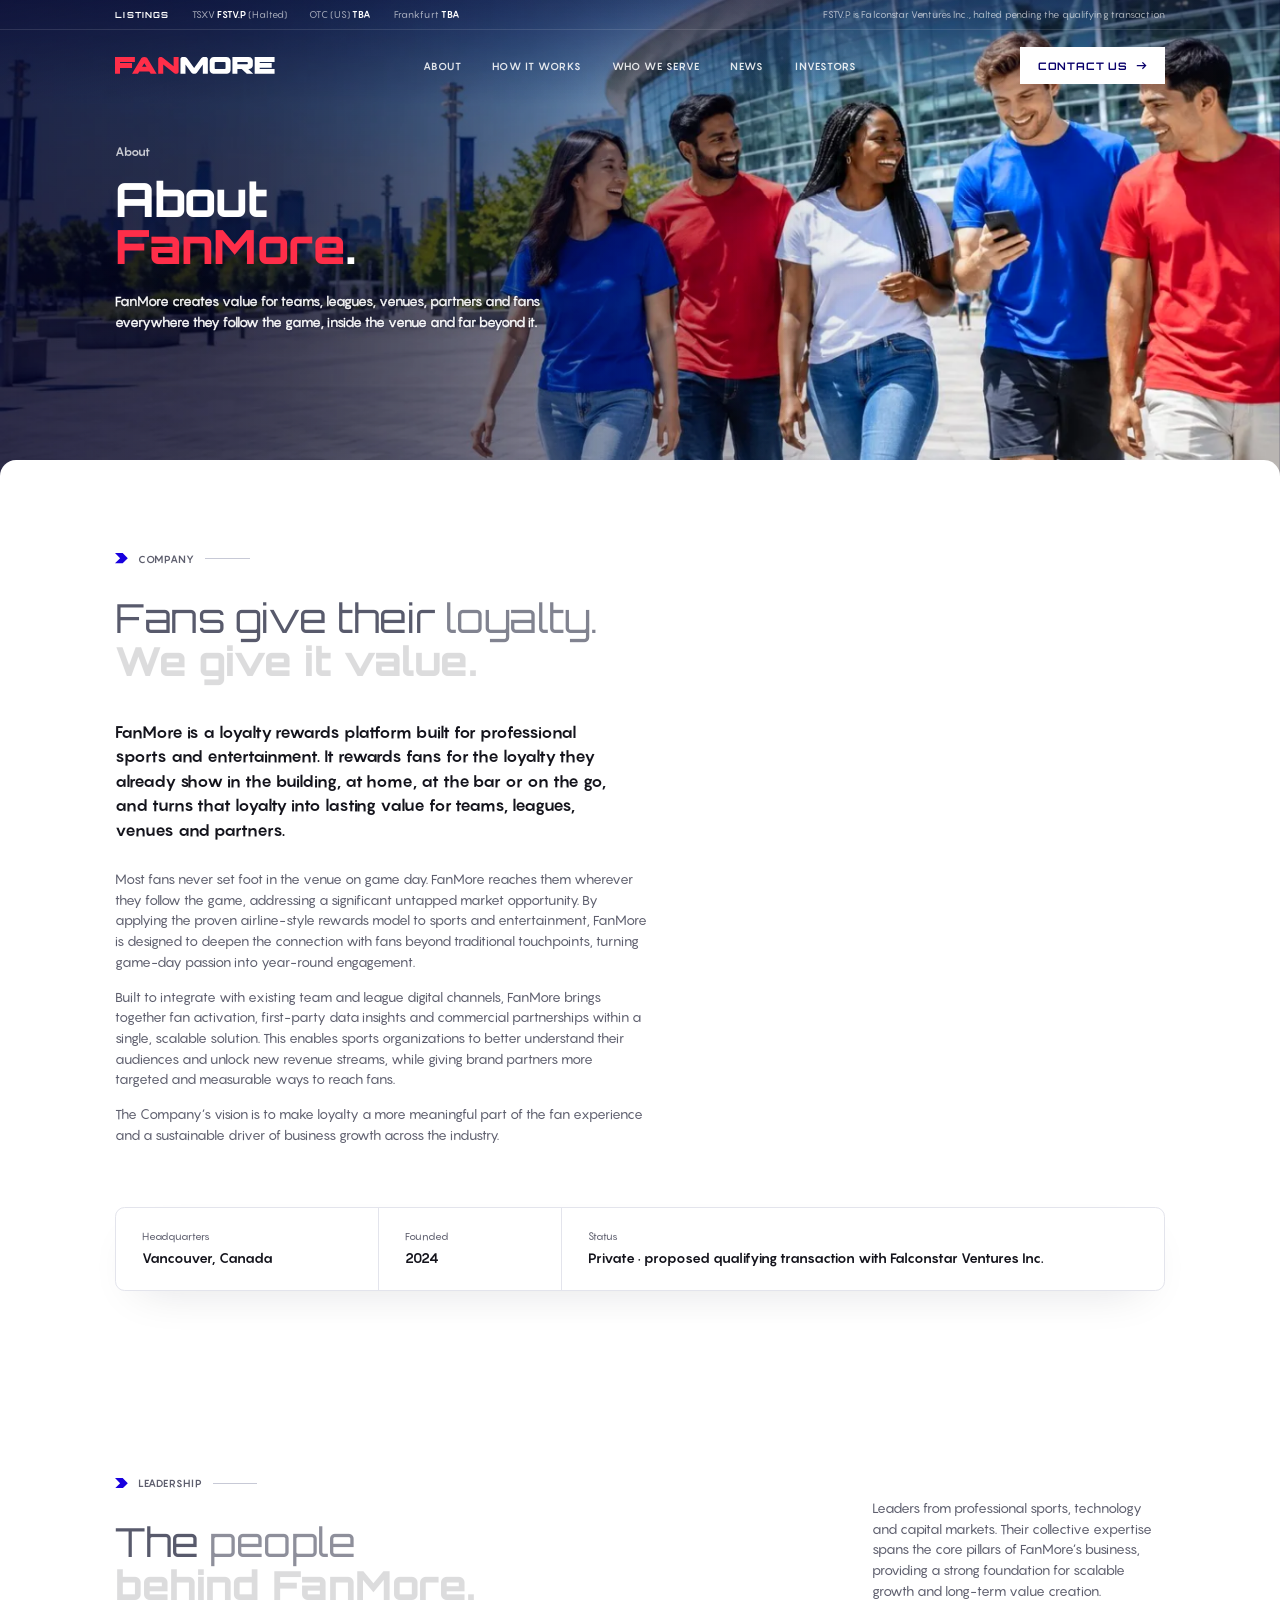
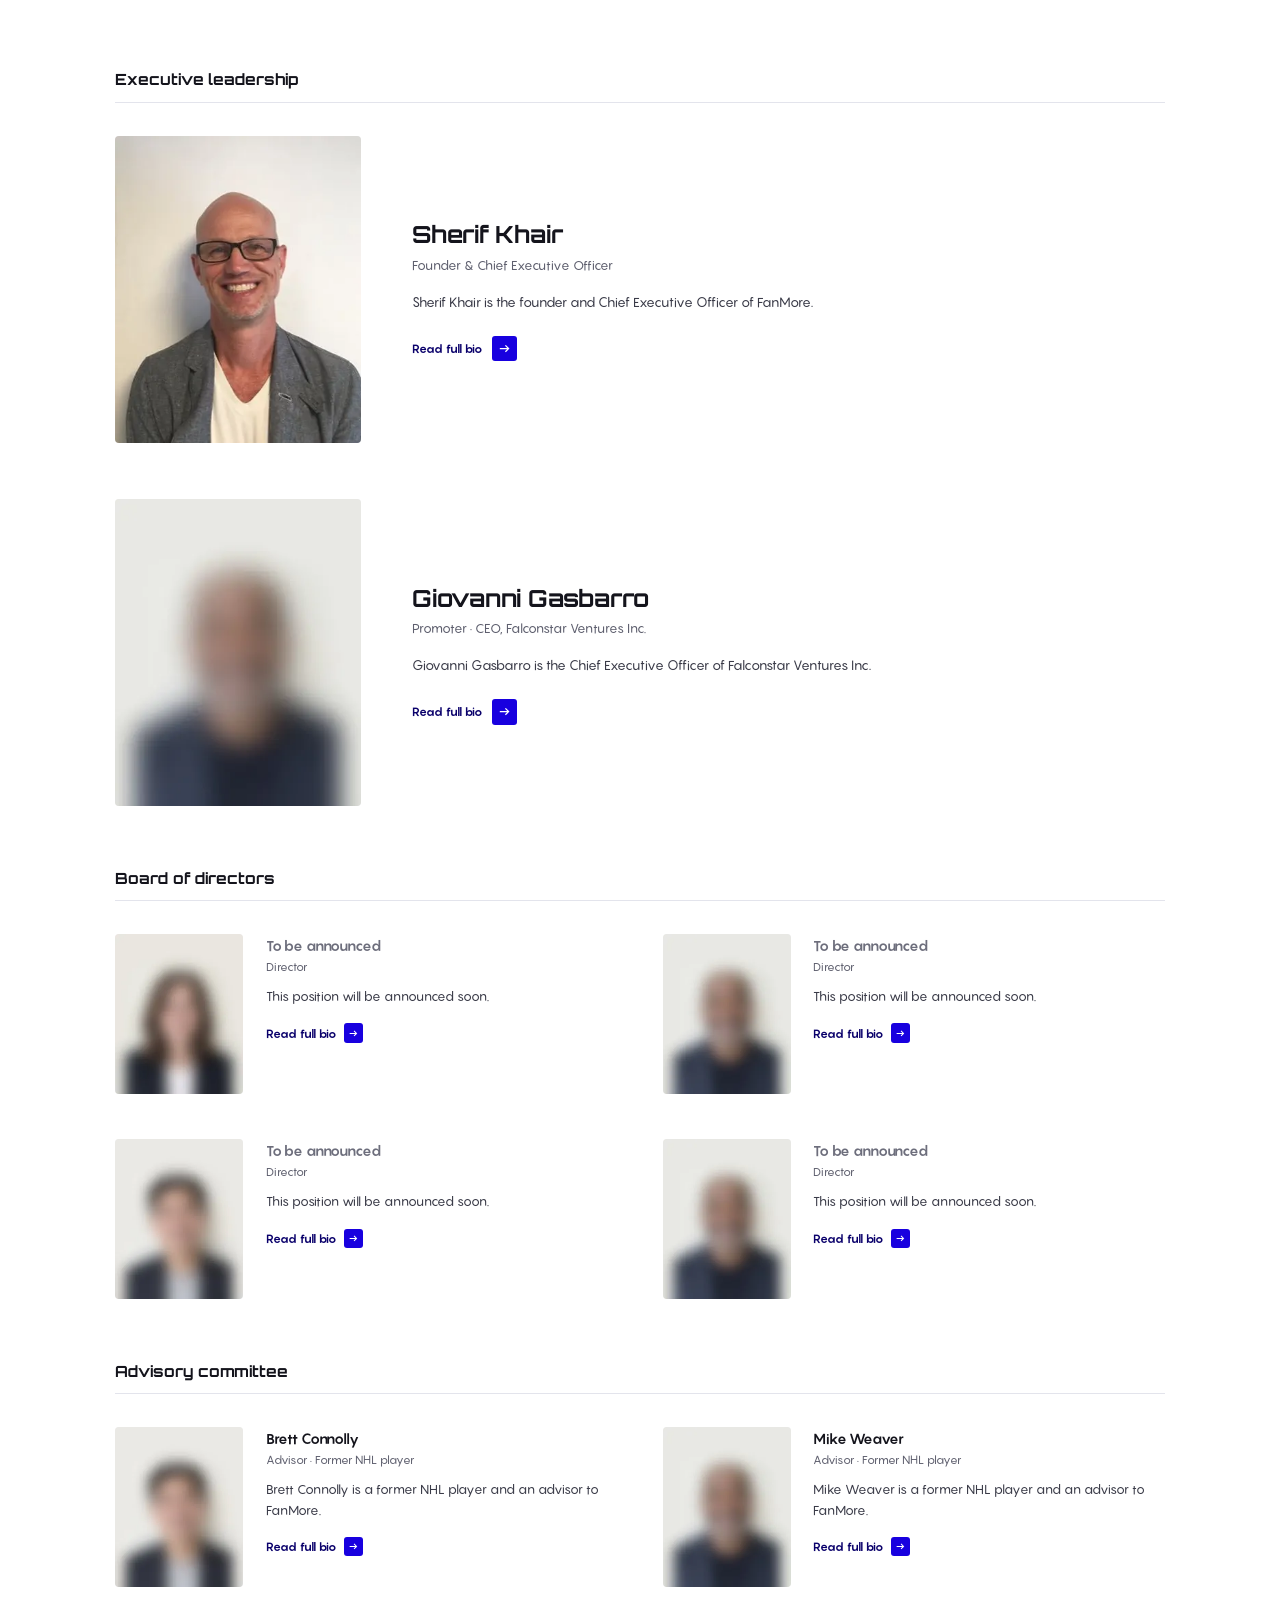
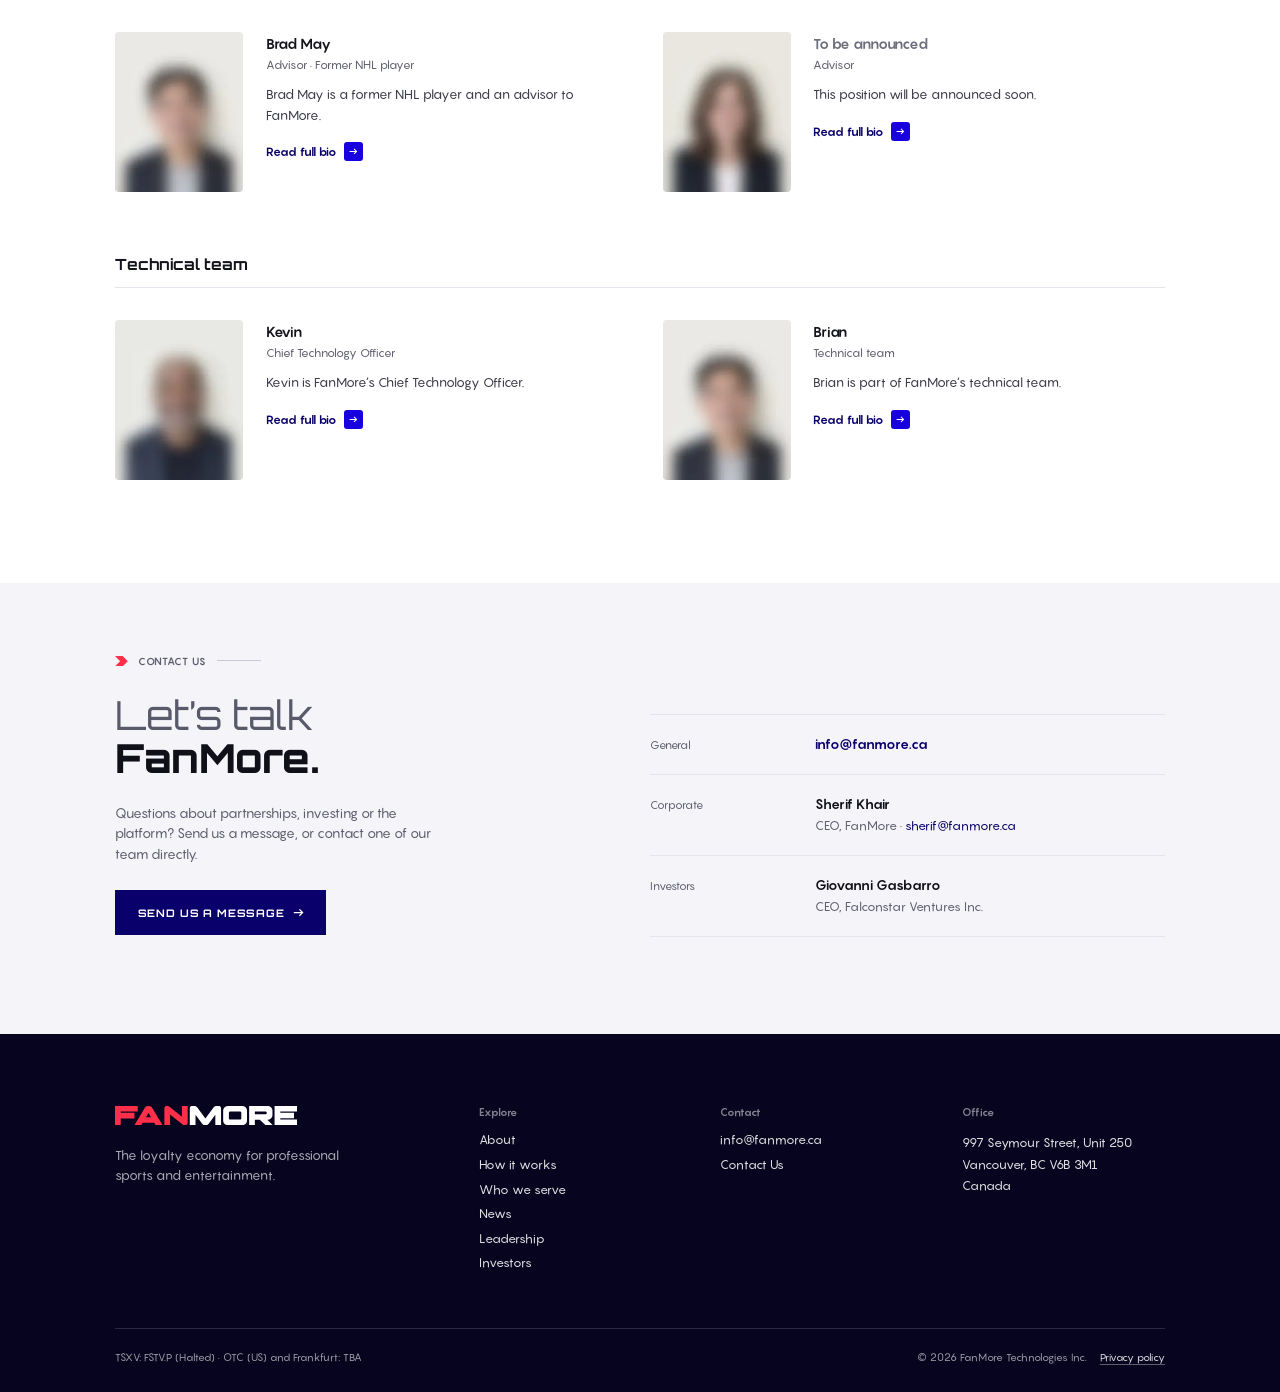
==== commit 28e423f3: "Review build" ====
--- a/about/index.html
+++ b/about/index.html
@@ -11,4 +11,4 @@
     fit();
     addEventListener('resize', fit);
   })();
-</script><title>About | FanMore</title><meta name="description" content="FanMore creates value for teams, leagues, venues, partners and fans everywhere they follow the game, inside the venue and far beyond it."><link rel="canonical" href="https://fanmore.ca/about/"><meta property="og:type" content="website"><meta property="og:site_name" content="FanMore"><meta property="og:title" content="About | FanMore"><meta property="og:description" content="FanMore creates value for teams, leagues, venues, partners and fans everywhere they follow the game, inside the venue and far beyond it."><meta property="og:url" content="https://fanmore.ca/about/"><meta property="og:image" content="https://fanmore.ca/og-image.jpg"><meta property="og:image:alt" content="FanMore: the loyalty economy for professional sports and entertainment."><meta property="og:locale" content="en_CA"><meta name="twitter:card" content="summary_large_image"><meta name="twitter:title" content="About | FanMore"><meta name="twitter:description" content="FanMore creates value for teams, leagues, venues, partners and fans everywhere they follow the game, inside the venue and far beyond it."><meta name="twitter:image" content="https://fanmore.ca/og-image.jpg"><script type="application/ld+json">{"@context":"https://schema.org","@type":"Organization","name":"FanMore","legalName":"FanMore Technologies Inc.","url":"https://fanmore.ca/","logo":"https://fanmore.ca/apple-touch-icon.png","email":"info@fanmore.ca","foundingDate":"2024","description":"FanMore creates value for teams, leagues, venues, partners and fans everywhere they follow the game, inside the venue and far beyond it.","address":{"@type":"PostalAddress","streetAddress":"997 Seymour Street, Unit 250","addressLocality":"Vancouver","addressRegion":"BC","postalCode":"V6B 3M1","addressCountry":"CA"}}</script><meta name="theme-color" content="#0A006B"><link rel="icon" href="../favicon.ico" sizes="any"><link rel="icon" href="../favicon.svg" type="image/svg+xml"><link rel="apple-touch-icon" href="../apple-touch-icon.png"><link rel="sitemap" href="../sitemap-index.xml"><!-- The fonts used above the fold, fetched alongside the CSS instead of after it. --><link rel="preload" href="../fonts/orbitron-800.woff2" as="font" type="font/woff2" crossorigin><link rel="preload" href="../fonts/pangram-regular.woff2" as="font" type="font/woff2" crossorigin><link rel="preload" href="../fonts/pangram-bold.woff2" as="font" type="font/woff2" crossorigin><link rel="stylesheet" href="../_astro/_astro_assets.DpHp8GcZ.css"><link rel="stylesheet" href="../_astro/PageHero.CyjhqQXk.css"><link rel="stylesheet" href="../_astro/about.BloDywUm.css"><link rel="stylesheet" href="../_astro/ContactSection.Cgo63Gof.css"><script type="module" src="../_astro/page.BsuiZEAU.js"></script></head><body><a class="skip-link" href="#main">Skip to content</a><header class="site-header" data-astro-cid-vwn3tmth><div class="lst" data-astro-cid-vwn3tmth><span class="lst__label" data-astro-cid-vwn3tmth>Listings</span><span data-astro-cid-vwn3tmth>TSXV <b data-astro-cid-vwn3tmth>FSTV.P</b><span class="lst__note" data-astro-cid-vwn3tmth> (Halted)</span></span><span data-astro-cid-vwn3tmth>OTC (US) <b data-astro-cid-vwn3tmth>TBA</b></span><span data-astro-cid-vwn3tmth>Frankfurt <b data-astro-cid-vwn3tmth>TBA</b></span><span class="lst__foot" data-astro-cid-vwn3tmth>FSTV.P is Falconstar Ventures Inc., halted pending the qualifying transaction</span></div><div class="tn" data-astro-cid-vwn3tmth><a class="tn__logo" href="../index.html" aria-label="FanMore home" data-astro-cid-vwn3tmth><svg role="img" aria-label="FanMore" viewBox="36 -656 6232 656" xmlns="http://www.w3.org/2000/svg"><g transform="scale(1,-1)"><g fill="#FF2E49"><path d="M701 423H232V465H813V656H36V0H232V231H701Z"></path><path transform="translate(674 0)" d="M754 0H988L620 615Q593 642 562 649Q531 656 507 656Q483 656 452 649Q421 642 394 615L26 0H260L311 85H702ZM507 416 593 271H420Z"></path><path transform="translate(1688 0)" d="M637 41Q663 19 680.5 9.5Q698 0 708 0H777Q783 0 792.5 8.5Q802 17 811 28.5Q820 40 826.5 52.5Q833 65 833 73V656H637V291L232 615Q179 656 161 656H92Q86 656 76.5 648.5Q67 641 58 629.5Q49 618 42.5 605.5Q36 593 36 583V0H232V363Z"></path></g><g fill="currentColor"><path transform="translate(2557 0)" d="M676 41Q650 19 633 9.5Q616 0 606 0H535Q525 0 508 9.5Q491 19 465 41L232 360V0H36V583Q36 593 42.5 605.5Q49 618 58 629.5Q67 641 76.5 648.5Q86 656 92 656H216Q234 656 287 615L570 230L854 615Q907 656 925 656H1049Q1055 656 1064.5 648.5Q1074 641 1083 629.5Q1092 618 1098.5 605.5Q1105 593 1105 583V0H909V360Z"></path><path transform="translate(3698 0)" d="M36 495V161Q36 124 50 94.5Q64 65 87 44Q110 23 140.5 11.5Q171 0 204 0H684Q717 0 747.5 11.5Q778 23 801 44Q824 65 838 94.5Q852 124 852 161V495Q852 532 838 561.5Q824 591 801 612Q778 633 747.5 644.5Q717 656 684 656H204Q171 656 140.5 644.5Q110 633 87 612Q64 591 50 561.5Q36 532 36 495ZM265 465H623Q635 463 644.5 455Q654 447 656 439V219Q656 210 645.5 201.5Q635 193 623 191H265Q253 193 242.5 201.5Q232 210 232 219V439Q234 447 243.5 455Q253 463 265 465Z"></path><path transform="translate(4586 0)" d="M598 0H847L655 184Q690 184 722.5 195Q755 206 779.5 227Q804 248 818.5 277.5Q833 307 833 344V495Q833 532 819 561.5Q805 591 782 612Q759 633 728.5 644.5Q698 656 665 656H36V0H231V184H399ZM604 465Q616 463 625.5 455Q635 447 637 439V404Q637 395 626.5 386.5Q616 378 604 376H231V465Z"></path><path transform="translate(5455 0)" d="M701 423H232V465H813V656H36V0H813V191H232V233H701Z"></path></g></g></svg></a><nav aria-label="Main" data-astro-cid-vwn3tmth><ul role="list" data-astro-cid-vwn3tmth><li data-astro-cid-vwn3tmth><a href="../about/index.html" aria-current="page" data-astro-cid-vwn3tmth>About</a></li><li data-astro-cid-vwn3tmth><a href="../index.html#how" data-astro-cid-vwn3tmth>How it works</a></li><li data-astro-cid-vwn3tmth><a href="../index.html#serve" data-astro-cid-vwn3tmth>Who we serve</a></li><li data-astro-cid-vwn3tmth><a href="../news/index.html" data-astro-cid-vwn3tmth>News</a></li><li data-astro-cid-vwn3tmth><a href="../investors/index.html" data-astro-cid-vwn3tmth>Investors</a></li></ul></nav><a class="btn btn--white tn__cta" href="../index.html#contact" data-contact data-astro-cid-vwn3tmth>Contact Us<svg class="btn__arrow" viewBox="0 0 14 14" fill="none" stroke="currentColor" stroke-width="1.6" aria-hidden="true"><path d="M1 7h11M8 3l4 4-4 4"></path></svg></a><button class="tn__menu" type="button" aria-label="Open menu" aria-haspopup="dialog" aria-expanded="false" aria-controls="mobile-menu" data-menu-open data-astro-cid-vwn3tmth><i data-astro-cid-vwn3tmth></i></button></div></header><main id="main" tabindex="-1"><section class="ph" id="top" aria-label="Introduction" data-hero data-astro-cid-go5p37na><div class="ph__media" data-astro-cid-go5p37na><img src="../_astro/about-hero.CYDXIazC_2h3lOd.webp" srcset="../_astro/about-hero.CYDXIazC_MKura.webp 768w, ../_astro/about-hero.CYDXIazC_YQW4i.webp 1152w, ../_astro/about-hero.CYDXIazC_2h3lOd.webp 1536w" alt="A group of friends in team colours walking to the venue on game day" sizes="100vw" loading="eager" fetchpriority="high" decoding="async" data-astro-cid-go5p37na="true" width="1536" height="864"></div><div class="ph__shade" aria-hidden="true" data-astro-cid-go5p37na></div><div class="ph__dim" aria-hidden="true" data-astro-cid-go5p37na></div><div class="ph__content" data-astro-cid-go5p37na><p class="ph__kicker" data-astro-cid-go5p37na>About</p><h1 data-astro-cid-go5p37na><span class="ph__line" data-astro-cid-go5p37na><span data-astro-cid-go5p37na>About</span></span> <span class="ph__line" data-astro-cid-go5p37na><span data-astro-cid-go5p37na><em data-astro-cid-go5p37na>FanMore</em>.</span></span></h1><p class="ph__lede" data-astro-cid-go5p37na>FanMore creates value for teams, leagues, venues, partners and fans everywhere they follow the game, inside the venue and far beyond it.</p></div></section><section class="sheet sheet--first co" id="company" aria-labelledby="co-title" data-astro-cid-bxm56qkm><div class="sheet__grid" data-astro-cid-bxm56qkm><div class="co__head" data-astro-cid-bxm56qkm><p class="tag" data-reveal><svg class="shape shape--chevron tag__mark" viewBox="0 0 384 308" fill="currentColor" aria-hidden="true"><path d="M0 0L154 154L0 308L230 308L384 154L230 0Z"></path></svg>Company<span class="tag__line" aria-hidden="true"></span></p><h2 id="co-title" data-lit class="h2"><span class="h2__light"><span class="word" style="--i:0">Fans</span> <span class="word" style="--i:1">give</span> <span class="word" style="--i:2">their</span> <span class="word" style="--i:3">loyalty.</span></span><br><span class="word" style="--i:4">We</span> <span class="word" style="--i:5">give</span> <span class="word" style="--i:6">it</span> <span class="word" style="--i:7">value.</span></h2></div><p class="co__intro rise" data-reveal data-astro-cid-bxm56qkm>FanMore is a loyalty rewards platform built for professional sports and entertainment. It rewards fans for the loyalty they already show in the building, at home, at the bar or on the go, and turns that loyalty into lasting value for teams, leagues, venues and partners.</p><div class="co__body" data-astro-cid-bxm56qkm><p class="rise" data-reveal data-astro-cid-bxm56qkm>Most fans never set foot in the venue on game day. FanMore reaches them wherever they follow the game, addressing a significant untapped market opportunity. By applying the proven airline-style rewards model to sports and entertainment, FanMore is designed to deepen the connection with fans beyond traditional touchpoints, turning game-day passion into year-round engagement.</p><p class="rise" data-reveal data-astro-cid-bxm56qkm>Built to integrate with existing team and league digital channels, FanMore brings together fan activation, first-party data insights and commercial partnerships within a single, scalable solution. This enables sports organizations to better understand their audiences and unlock new revenue streams, while giving brand partners more targeted and measurable ways to reach fans.</p><p class="rise" data-reveal data-astro-cid-bxm56qkm>The Company’s vision is to make loyalty a more meaningful part of the fan experience and a sustainable driver of business growth across the industry.</p></div></div><dl class="co__facts rise" data-reveal data-astro-cid-bxm56qkm><div data-astro-cid-bxm56qkm><dt data-astro-cid-bxm56qkm>Headquarters</dt><dd data-astro-cid-bxm56qkm>Vancouver, Canada</dd></div><div data-astro-cid-bxm56qkm><dt data-astro-cid-bxm56qkm>Founded</dt><dd data-astro-cid-bxm56qkm>2024</dd></div><div data-astro-cid-bxm56qkm><dt data-astro-cid-bxm56qkm>Status</dt><dd data-astro-cid-bxm56qkm>Private · proposed qualifying transaction with Falconstar Ventures Inc.</dd></div></dl></section><section class="tl" id="leadership" aria-labelledby="tl-title" data-astro-cid-juq6c53v><div class="tl__head" data-astro-cid-juq6c53v><div data-astro-cid-juq6c53v><p class="tag" data-reveal><svg class="shape shape--chevron tag__mark" viewBox="0 0 384 308" fill="currentColor" aria-hidden="true"><path d="M0 0L154 154L0 308L230 308L384 154L230 0Z"></path></svg>Leadership<span class="tag__line" aria-hidden="true"></span></p><h2 id="tl-title" data-lit class="h2"><span class="h2__light"><span class="word" style="--i:0">The</span> <span class="word" style="--i:1">people</span></span><br><span class="word" style="--i:2">behind</span> <span class="word" style="--i:3">FanMore.</span></h2></div><p class="tl__note lede rise" data-reveal data-astro-cid-juq6c53v>Leaders from professional sports, technology and capital markets. Their collective expertise spans the core pillars of FanMore’s business, providing a strong foundation for scalable growth and long-term value creation.</p></div><div class="tl__group tl__group--feature" id="executive" data-astro-cid-juq6c53v><h3 class="tl__group-title rise" data-reveal data-astro-cid-juq6c53v>Executive leadership</h3><ul class="tl__people" role="list" data-astro-cid-juq6c53v><li class="tp rise" data-reveal data-astro-cid-juq6c53v><button class="tp__photo" type="button" data-bio="0" aria-haspopup="dialog" aria-label="Read biography: Sherif Khair, Founder &amp; Chief Executive Officer" data-astro-cid-juq6c53v><img src="../_astro/sherif-khair.DZAFNqOQ_Z27Ot58.webp" srcset="../_astro/sherif-khair.DZAFNqOQ_Z2x0o6Q.webp 360w, ../_astro/sherif-khair.DZAFNqOQ_1CSqSN.webp 540w, ../_astro/sherif-khair.DZAFNqOQ_Z27Ot58.webp 640w" alt sizes="(max-width: 900px) 112px, 24vw" loading="lazy" decoding="async" data-bio-photo="true" data-astro-cid-juq6c53v="true" width="640" height="800"></button><div class="tp__text" data-astro-cid-juq6c53v><h4 class="tp__name" data-astro-cid-juq6c53v>Sherif Khair</h4><p class="tp__role" data-astro-cid-juq6c53v>Founder &amp; Chief Executive Officer</p><p class="tp__bio" data-astro-cid-juq6c53v>Sherif Khair is the founder and Chief Executive Officer of FanMore.</p><button class="tp__more" type="button" data-bio="0" aria-haspopup="dialog" data-astro-cid-juq6c53v>Read full bio<span class="sr-only" data-astro-cid-juq6c53v>: Sherif Khair</span><i class="tp__box" aria-hidden="true" data-astro-cid-juq6c53v><svg viewBox="0 0 14 14" fill="none" stroke="currentColor" stroke-width="1.6" aria-hidden="true"><path d="M1 7h11M8 3l4 4-4 4"></path></svg></i></button></div><template data-bio-content="0" data-group="Executive leadership" data-name="Sherif Khair" data-role="Founder &amp; Chief Executive Officer" data-astro-cid-juq6c53v><p data-astro-cid-juq6c53v>Sherif Khair is the founder and Chief Executive Officer of FanMore.</p></template></li><li class="tp rise" data-reveal data-astro-cid-juq6c53v><button class="tp__photo" type="button" data-bio="1" aria-haspopup="dialog" aria-label="Read biography: Giovanni Gasbarro, Promoter · CEO, Falconstar Ventures Inc." data-astro-cid-juq6c53v><img src="../_astro/placeholder-2.qafmysi7_Z27yK8s.webp" srcset="../_astro/placeholder-2.qafmysi7_1kIW60.webp 360w, ../_astro/placeholder-2.qafmysi7_Z1k3r9q.webp 540w, ../_astro/placeholder-2.qafmysi7_Z27yK8s.webp 640w" alt sizes="(max-width: 900px) 112px, 24vw" loading="lazy" decoding="async" data-bio-photo="true" data-astro-cid-juq6c53v="true" width="640" height="800"></button><div class="tp__text" data-astro-cid-juq6c53v><h4 class="tp__name" data-astro-cid-juq6c53v>Giovanni Gasbarro</h4><p class="tp__role" data-astro-cid-juq6c53v>Promoter · CEO, Falconstar Ventures Inc.</p><p class="tp__bio" data-astro-cid-juq6c53v>Giovanni Gasbarro is the Chief Executive Officer of Falconstar Ventures Inc.</p><button class="tp__more" type="button" data-bio="1" aria-haspopup="dialog" data-astro-cid-juq6c53v>Read full bio<span class="sr-only" data-astro-cid-juq6c53v>: Giovanni Gasbarro</span><i class="tp__box" aria-hidden="true" data-astro-cid-juq6c53v><svg viewBox="0 0 14 14" fill="none" stroke="currentColor" stroke-width="1.6" aria-hidden="true"><path d="M1 7h11M8 3l4 4-4 4"></path></svg></i></button></div><template data-bio-content="1" data-group="Executive leadership" data-name="Giovanni Gasbarro" data-role="Promoter · CEO, Falconstar Ventures Inc." data-astro-cid-juq6c53v><p data-astro-cid-juq6c53v>Giovanni Gasbarro is the Chief Executive Officer of Falconstar Ventures Inc.</p></template></li></ul></div><div class="tl__group tl__group--grid" id="board" data-astro-cid-juq6c53v><h3 class="tl__group-title rise" data-reveal data-astro-cid-juq6c53v>Board of directors</h3><ul class="tl__people" role="list" data-astro-cid-juq6c53v><li class="tp rise is-tba" data-reveal data-astro-cid-juq6c53v><button class="tp__photo" type="button" data-bio="2" aria-haspopup="dialog" aria-label="Read biography: To be announced, Director" data-astro-cid-juq6c53v><img src="../_astro/placeholder-1.gCRN3x16_1odOf4.webp" srcset="../_astro/placeholder-1.gCRN3x16_Z7XnoB.webp 240w, ../_astro/placeholder-1.gCRN3x16_2j7Yew.webp 380w" alt sizes="(max-width: 900px) 112px, 13vw" loading="lazy" decoding="async" data-bio-photo="true" data-astro-cid-juq6c53v="true" width="640" height="800"></button><div class="tp__text" data-astro-cid-juq6c53v><h4 class="tp__name" data-astro-cid-juq6c53v>To be announced</h4><p class="tp__role" data-astro-cid-juq6c53v>Director</p><p class="tp__bio" data-astro-cid-juq6c53v>This position will be announced soon.</p><button class="tp__more" type="button" data-bio="2" aria-haspopup="dialog" data-astro-cid-juq6c53v>Read full bio<span class="sr-only" data-astro-cid-juq6c53v>: To be announced</span><i class="tp__box" aria-hidden="true" data-astro-cid-juq6c53v><svg viewBox="0 0 14 14" fill="none" stroke="currentColor" stroke-width="1.6" aria-hidden="true"><path d="M1 7h11M8 3l4 4-4 4"></path></svg></i></button></div><template data-bio-content="2" data-group="Board of directors" data-name="To be announced" data-role="Director" data-astro-cid-juq6c53v><p data-astro-cid-juq6c53v>This position will be announced soon.</p></template></li><li class="tp rise is-tba" data-reveal data-astro-cid-juq6c53v><button class="tp__photo" type="button" data-bio="3" aria-haspopup="dialog" aria-label="Read biography: To be announced, Director" data-astro-cid-juq6c53v><img src="../_astro/placeholder-2.qafmysi7_Z27yK8s.webp" srcset="../_astro/placeholder-2.qafmysi7_1qqb1N.webp 240w, ../_astro/placeholder-2.qafmysi7_Z1cEA90.webp 380w" alt sizes="(max-width: 900px) 112px, 13vw" loading="lazy" decoding="async" data-bio-photo="true" data-astro-cid-juq6c53v="true" width="640" height="800"></button><div class="tp__text" data-astro-cid-juq6c53v><h4 class="tp__name" data-astro-cid-juq6c53v>To be announced</h4><p class="tp__role" data-astro-cid-juq6c53v>Director</p><p class="tp__bio" data-astro-cid-juq6c53v>This position will be announced soon.</p><button class="tp__more" type="button" data-bio="3" aria-haspopup="dialog" data-astro-cid-juq6c53v>Read full bio<span class="sr-only" data-astro-cid-juq6c53v>: To be announced</span><i class="tp__box" aria-hidden="true" data-astro-cid-juq6c53v><svg viewBox="0 0 14 14" fill="none" stroke="currentColor" stroke-width="1.6" aria-hidden="true"><path d="M1 7h11M8 3l4 4-4 4"></path></svg></i></button></div><template data-bio-content="3" data-group="Board of directors" data-name="To be announced" data-role="Director" data-astro-cid-juq6c53v><p data-astro-cid-juq6c53v>This position will be announced soon.</p></template></li><li class="tp rise is-tba" data-reveal data-astro-cid-juq6c53v><button class="tp__photo" type="button" data-bio="4" aria-haspopup="dialog" aria-label="Read biography: To be announced, Director" data-astro-cid-juq6c53v><img src="../_astro/placeholder-3.BrawtP4f_ZhmIfz.webp" srcset="../_astro/placeholder-3.BrawtP4f_Z1NyUTf.webp 240w, ../_astro/placeholder-3.BrawtP4f_CwqIS.webp 380w" alt sizes="(max-width: 900px) 112px, 13vw" loading="lazy" decoding="async" data-bio-photo="true" data-astro-cid-juq6c53v="true" width="640" height="800"></button><div class="tp__text" data-astro-cid-juq6c53v><h4 class="tp__name" data-astro-cid-juq6c53v>To be announced</h4><p class="tp__role" data-astro-cid-juq6c53v>Director</p><p class="tp__bio" data-astro-cid-juq6c53v>This position will be announced soon.</p><button class="tp__more" type="button" data-bio="4" aria-haspopup="dialog" data-astro-cid-juq6c53v>Read full bio<span class="sr-only" data-astro-cid-juq6c53v>: To be announced</span><i class="tp__box" aria-hidden="true" data-astro-cid-juq6c53v><svg viewBox="0 0 14 14" fill="none" stroke="currentColor" stroke-width="1.6" aria-hidden="true"><path d="M1 7h11M8 3l4 4-4 4"></path></svg></i></button></div><template data-bio-content="4" data-group="Board of directors" data-name="To be announced" data-role="Director" data-astro-cid-juq6c53v><p data-astro-cid-juq6c53v>This position will be announced soon.</p></template></li><li class="tp rise is-tba" data-reveal data-astro-cid-juq6c53v><button class="tp__photo" type="button" data-bio="5" aria-haspopup="dialog" aria-label="Read biography: To be announced, Director" data-astro-cid-juq6c53v><img src="../_astro/placeholder-2.qafmysi7_Z27yK8s.webp" srcset="../_astro/placeholder-2.qafmysi7_1qqb1N.webp 240w, ../_astro/placeholder-2.qafmysi7_Z1cEA90.webp 380w" alt sizes="(max-width: 900px) 112px, 13vw" loading="lazy" decoding="async" data-bio-photo="true" data-astro-cid-juq6c53v="true" width="640" height="800"></button><div class="tp__text" data-astro-cid-juq6c53v><h4 class="tp__name" data-astro-cid-juq6c53v>To be announced</h4><p class="tp__role" data-astro-cid-juq6c53v>Director</p><p class="tp__bio" data-astro-cid-juq6c53v>This position will be announced soon.</p><button class="tp__more" type="button" data-bio="5" aria-haspopup="dialog" data-astro-cid-juq6c53v>Read full bio<span class="sr-only" data-astro-cid-juq6c53v>: To be announced</span><i class="tp__box" aria-hidden="true" data-astro-cid-juq6c53v><svg viewBox="0 0 14 14" fill="none" stroke="currentColor" stroke-width="1.6" aria-hidden="true"><path d="M1 7h11M8 3l4 4-4 4"></path></svg></i></button></div><template data-bio-content="5" data-group="Board of directors" data-name="To be announced" data-role="Director" data-astro-cid-juq6c53v><p data-astro-cid-juq6c53v>This position will be announced soon.</p></template></li></ul></div><div class="tl__group tl__group--grid" id="advisors" data-astro-cid-juq6c53v><h3 class="tl__group-title rise" data-reveal data-astro-cid-juq6c53v>Advisory committee</h3><ul class="tl__people" role="list" data-astro-cid-juq6c53v><li class="tp rise" data-reveal data-astro-cid-juq6c53v><button class="tp__photo" type="button" data-bio="6" aria-haspopup="dialog" aria-label="Read biography: Brett Connolly, Advisor · Former NHL player" data-astro-cid-juq6c53v><img src="../_astro/placeholder-3.BrawtP4f_ZhmIfz.webp" srcset="../_astro/placeholder-3.BrawtP4f_Z1NyUTf.webp 240w, ../_astro/placeholder-3.BrawtP4f_CwqIS.webp 380w" alt sizes="(max-width: 900px) 112px, 13vw" loading="lazy" decoding="async" data-bio-photo="true" data-astro-cid-juq6c53v="true" width="640" height="800"></button><div class="tp__text" data-astro-cid-juq6c53v><h4 class="tp__name" data-astro-cid-juq6c53v>Brett Connolly</h4><p class="tp__role" data-astro-cid-juq6c53v>Advisor · Former NHL player</p><p class="tp__bio" data-astro-cid-juq6c53v>Brett Connolly is a former NHL player and an advisor to FanMore.</p><button class="tp__more" type="button" data-bio="6" aria-haspopup="dialog" data-astro-cid-juq6c53v>Read full bio<span class="sr-only" data-astro-cid-juq6c53v>: Brett Connolly</span><i class="tp__box" aria-hidden="true" data-astro-cid-juq6c53v><svg viewBox="0 0 14 14" fill="none" stroke="currentColor" stroke-width="1.6" aria-hidden="true"><path d="M1 7h11M8 3l4 4-4 4"></path></svg></i></button></div><template data-bio-content="6" data-group="Advisory committee" data-name="Brett Connolly" data-role="Advisor · Former NHL player" data-astro-cid-juq6c53v><p data-astro-cid-juq6c53v>Brett Connolly is a former NHL player and an advisor to FanMore.</p></template></li><li class="tp rise" data-reveal data-astro-cid-juq6c53v><button class="tp__photo" type="button" data-bio="7" aria-haspopup="dialog" aria-label="Read biography: Mike Weaver, Advisor · Former NHL player" data-astro-cid-juq6c53v><img src="../_astro/placeholder-2.qafmysi7_Z27yK8s.webp" srcset="../_astro/placeholder-2.qafmysi7_1qqb1N.webp 240w, ../_astro/placeholder-2.qafmysi7_Z1cEA90.webp 380w" alt sizes="(max-width: 900px) 112px, 13vw" loading="lazy" decoding="async" data-bio-photo="true" data-astro-cid-juq6c53v="true" width="640" height="800"></button><div class="tp__text" data-astro-cid-juq6c53v><h4 class="tp__name" data-astro-cid-juq6c53v>Mike Weaver</h4><p class="tp__role" data-astro-cid-juq6c53v>Advisor · Former NHL player</p><p class="tp__bio" data-astro-cid-juq6c53v>Mike Weaver is a former NHL player and an advisor to FanMore.</p><button class="tp__more" type="button" data-bio="7" aria-haspopup="dialog" data-astro-cid-juq6c53v>Read full bio<span class="sr-only" data-astro-cid-juq6c53v>: Mike Weaver</span><i class="tp__box" aria-hidden="true" data-astro-cid-juq6c53v><svg viewBox="0 0 14 14" fill="none" stroke="currentColor" stroke-width="1.6" aria-hidden="true"><path d="M1 7h11M8 3l4 4-4 4"></path></svg></i></button></div><template data-bio-content="7" data-group="Advisory committee" data-name="Mike Weaver" data-role="Advisor · Former NHL player" data-astro-cid-juq6c53v><p data-astro-cid-juq6c53v>Mike Weaver is a former NHL player and an advisor to FanMore.</p></template></li><li class="tp rise" data-reveal data-astro-cid-juq6c53v><button class="tp__photo" type="button" data-bio="8" aria-haspopup="dialog" aria-label="Read biography: Brad May, Advisor · Former NHL player" data-astro-cid-juq6c53v><img src="../_astro/placeholder-3.BrawtP4f_ZhmIfz.webp" srcset="../_astro/placeholder-3.BrawtP4f_Z1NyUTf.webp 240w, ../_astro/placeholder-3.BrawtP4f_CwqIS.webp 380w" alt sizes="(max-width: 900px) 112px, 13vw" loading="lazy" decoding="async" data-bio-photo="true" data-astro-cid-juq6c53v="true" width="640" height="800"></button><div class="tp__text" data-astro-cid-juq6c53v><h4 class="tp__name" data-astro-cid-juq6c53v>Brad May</h4><p class="tp__role" data-astro-cid-juq6c53v>Advisor · Former NHL player</p><p class="tp__bio" data-astro-cid-juq6c53v>Brad May is a former NHL player and an advisor to FanMore.</p><button class="tp__more" type="button" data-bio="8" aria-haspopup="dialog" data-astro-cid-juq6c53v>Read full bio<span class="sr-only" data-astro-cid-juq6c53v>: Brad May</span><i class="tp__box" aria-hidden="true" data-astro-cid-juq6c53v><svg viewBox="0 0 14 14" fill="none" stroke="currentColor" stroke-width="1.6" aria-hidden="true"><path d="M1 7h11M8 3l4 4-4 4"></path></svg></i></button></div><template data-bio-content="8" data-group="Advisory committee" data-name="Brad May" data-role="Advisor · Former NHL player" data-astro-cid-juq6c53v><p data-astro-cid-juq6c53v>Brad May is a former NHL player and an advisor to FanMore.</p></template></li><li class="tp rise is-tba" data-reveal data-astro-cid-juq6c53v><button class="tp__photo" type="button" data-bio="9" aria-haspopup="dialog" aria-label="Read biography: To be announced, Advisor" data-astro-cid-juq6c53v><img src="../_astro/placeholder-1.gCRN3x16_1odOf4.webp" srcset="../_astro/placeholder-1.gCRN3x16_Z7XnoB.webp 240w, ../_astro/placeholder-1.gCRN3x16_2j7Yew.webp 380w" alt sizes="(max-width: 900px) 112px, 13vw" loading="lazy" decoding="async" data-bio-photo="true" data-astro-cid-juq6c53v="true" width="640" height="800"></button><div class="tp__text" data-astro-cid-juq6c53v><h4 class="tp__name" data-astro-cid-juq6c53v>To be announced</h4><p class="tp__role" data-astro-cid-juq6c53v>Advisor</p><p class="tp__bio" data-astro-cid-juq6c53v>This position will be announced soon.</p><button class="tp__more" type="button" data-bio="9" aria-haspopup="dialog" data-astro-cid-juq6c53v>Read full bio<span class="sr-only" data-astro-cid-juq6c53v>: To be announced</span><i class="tp__box" aria-hidden="true" data-astro-cid-juq6c53v><svg viewBox="0 0 14 14" fill="none" stroke="currentColor" stroke-width="1.6" aria-hidden="true"><path d="M1 7h11M8 3l4 4-4 4"></path></svg></i></button></div><template data-bio-content="9" data-group="Advisory committee" data-name="To be announced" data-role="Advisor" data-astro-cid-juq6c53v><p data-astro-cid-juq6c53v>This position will be announced soon.</p></template></li></ul></div><div class="tl__group tl__group--grid" id="technical" data-astro-cid-juq6c53v><h3 class="tl__group-title rise" data-reveal data-astro-cid-juq6c53v>Technical team</h3><ul class="tl__people" role="list" data-astro-cid-juq6c53v><li class="tp rise" data-reveal data-astro-cid-juq6c53v><button class="tp__photo" type="button" data-bio="10" aria-haspopup="dialog" aria-label="Read biography: Kevin, Chief Technology Officer" data-astro-cid-juq6c53v><img src="../_astro/placeholder-2.qafmysi7_Z27yK8s.webp" srcset="../_astro/placeholder-2.qafmysi7_1qqb1N.webp 240w, ../_astro/placeholder-2.qafmysi7_Z1cEA90.webp 380w" alt sizes="(max-width: 900px) 112px, 13vw" loading="lazy" decoding="async" data-bio-photo="true" data-astro-cid-juq6c53v="true" width="640" height="800"></button><div class="tp__text" data-astro-cid-juq6c53v><h4 class="tp__name" data-astro-cid-juq6c53v>Kevin</h4><p class="tp__role" data-astro-cid-juq6c53v>Chief Technology Officer</p><p class="tp__bio" data-astro-cid-juq6c53v>Kevin is FanMore’s Chief Technology Officer.</p><button class="tp__more" type="button" data-bio="10" aria-haspopup="dialog" data-astro-cid-juq6c53v>Read full bio<span class="sr-only" data-astro-cid-juq6c53v>: Kevin</span><i class="tp__box" aria-hidden="true" data-astro-cid-juq6c53v><svg viewBox="0 0 14 14" fill="none" stroke="currentColor" stroke-width="1.6" aria-hidden="true"><path d="M1 7h11M8 3l4 4-4 4"></path></svg></i></button></div><template data-bio-content="10" data-group="Technical team" data-name="Kevin" data-role="Chief Technology Officer" data-astro-cid-juq6c53v><p data-astro-cid-juq6c53v>Kevin is FanMore’s Chief Technology Officer.</p></template></li><li class="tp rise" data-reveal data-astro-cid-juq6c53v><button class="tp__photo" type="button" data-bio="11" aria-haspopup="dialog" aria-label="Read biography: Brian, Technical team" data-astro-cid-juq6c53v><img src="../_astro/placeholder-3.BrawtP4f_ZhmIfz.webp" srcset="../_astro/placeholder-3.BrawtP4f_Z1NyUTf.webp 240w, ../_astro/placeholder-3.BrawtP4f_CwqIS.webp 380w" alt sizes="(max-width: 900px) 112px, 13vw" loading="lazy" decoding="async" data-bio-photo="true" data-astro-cid-juq6c53v="true" width="640" height="800"></button><div class="tp__text" data-astro-cid-juq6c53v><h4 class="tp__name" data-astro-cid-juq6c53v>Brian</h4><p class="tp__role" data-astro-cid-juq6c53v>Technical team</p><p class="tp__bio" data-astro-cid-juq6c53v>Brian is part of FanMore’s technical team.</p><button class="tp__more" type="button" data-bio="11" aria-haspopup="dialog" data-astro-cid-juq6c53v>Read full bio<span class="sr-only" data-astro-cid-juq6c53v>: Brian</span><i class="tp__box" aria-hidden="true" data-astro-cid-juq6c53v><svg viewBox="0 0 14 14" fill="none" stroke="currentColor" stroke-width="1.6" aria-hidden="true"><path d="M1 7h11M8 3l4 4-4 4"></path></svg></i></button></div><template data-bio-content="11" data-group="Technical team" data-name="Brian" data-role="Technical team" data-astro-cid-juq6c53v><p data-astro-cid-juq6c53v>Brian is part of FanMore’s technical team.</p></template></li></ul></div></section><section class="ct ct--page" id="about-contact" aria-labelledby="about-contact-title" data-astro-cid-xktzd3nk><div class="ct__grid" data-astro-cid-xktzd3nk><div class="ct__intro" data-astro-cid-xktzd3nk><p class="tag tag--red" data-reveal><svg class="shape shape--chevron tag__mark" viewBox="0 0 384 308" fill="currentColor" aria-hidden="true"><path d="M0 0L154 154L0 308L230 308L384 154L230 0Z"></path></svg>Contact us<span class="tag__line" aria-hidden="true"></span></p><h2 id="about-contact-title" data-lit class="h2"><span class="h2__light"><span class="word" style="--i:0">Let’s</span> <span class="word" style="--i:1">talk</span></span><br><span class="word" style="--i:2">FanMore.</span></h2><p class="ct__lede lede rise" data-reveal data-astro-cid-xktzd3nk>Questions about partnerships, investing or the platform? Send us a message, or contact one of our team directly.</p><button class="btn btn--navy btn--lg ct__open rise" type="button" data-contact data-reveal data-astro-cid-xktzd3nk>Send us a message<svg class="btn__arrow" viewBox="0 0 14 14" fill="none" stroke="currentColor" stroke-width="1.6" aria-hidden="true"><path d="M1 7h11M8 3l4 4-4 4"></path></svg></button></div><ul class="ct__list rise" role="list" aria-label="Contacts" data-reveal data-astro-cid-xktzd3nk><li data-astro-cid-xktzd3nk><span data-astro-cid-xktzd3nk>General</span><p data-astro-cid-xktzd3nk><a class="ct__mail" href="mailto:info@fanmore.ca" data-astro-cid-xktzd3nk>info@fanmore.ca</a></p></li><li data-astro-cid-xktzd3nk><span data-astro-cid-xktzd3nk>Corporate</span><p data-astro-cid-xktzd3nk><b data-astro-cid-xktzd3nk>Sherif Khair</b><small data-astro-cid-xktzd3nk>CEO, FanMore · <a href="mailto:sherif@fanmore.ca" data-astro-cid-xktzd3nk>sherif@fanmore.ca</a></small></p></li><li data-astro-cid-xktzd3nk><span data-astro-cid-xktzd3nk>Investors</span><p data-astro-cid-xktzd3nk><b data-astro-cid-xktzd3nk>Giovanni Gasbarro</b><small data-astro-cid-xktzd3nk>CEO, Falconstar Ventures Inc.</small></p></li></ul></div></section><script type="module" src="../_astro/ContactSection.astro_astro_type_script_index_0_lang.CI0oH_QS.js"></script><dialog id="bio-dialog" class="bd" aria-labelledby="bd-name" data-astro-cid-2ri47os2><div class="bd__bg" data-dialog-close data-astro-cid-2ri47os2></div><div class="bd__panel" data-astro-cid-2ri47os2><div class="bd__head" data-astro-cid-2ri47os2><div class="bd__photo" data-astro-cid-2ri47os2><img alt="" data-bd="photo" data-astro-cid-2ri47os2></div><div data-astro-cid-2ri47os2><p class="bd__group" data-bd="group" data-astro-cid-2ri47os2></p><h2 id="bd-name" data-bd="name" data-astro-cid-2ri47os2></h2><p class="bd__role" data-bd="role" data-astro-cid-2ri47os2></p></div><button class="bd__close" type="button" aria-label="Close biography" data-dialog-close data-astro-cid-2ri47os2><svg viewBox="0 0 16 16" fill="none" stroke="currentColor" stroke-width="1.6" aria-hidden="true"><path d="M3 3l10 10M13 3L3 13"></path></svg></button></div><div class="bd__body" data-bd="body" data-astro-cid-2ri47os2></div><div class="bd__nav" data-astro-cid-2ri47os2><button type="button" data-bd-step="-1" data-astro-cid-2ri47os2><svg viewBox="0 0 14 14" fill="none" stroke="currentColor" stroke-width="1.6" aria-hidden="true"><path d="M13 7H2M6 3L2 7l4 4"></path></svg><span data-astro-cid-2ri47os2>Previous</span></button><button type="button" data-bd-step="1" data-astro-cid-2ri47os2><span data-astro-cid-2ri47os2>Next</span><svg viewBox="0 0 14 14" fill="none" stroke="currentColor" stroke-width="1.6" aria-hidden="true"><path d="M1 7h11M8 3l4 4-4 4"></path></svg></button></div></div></dialog><script type="module" src="../_astro/BioDialog.astro_astro_type_script_index_0_lang.CQ5pgEvD.js"></script></main><footer class="ft" data-astro-cid-oenwriqq><div class="ft__grid" data-astro-cid-oenwriqq><div class="ft__brand" data-astro-cid-oenwriqq><a class="ft__logo" href="../index.html" aria-label="FanMore home" data-astro-cid-oenwriqq><svg role="img" aria-label="FanMore" viewBox="36 -656 6232 656" xmlns="http://www.w3.org/2000/svg"><g transform="scale(1,-1)"><g fill="#FF2E49"><path d="M701 423H232V465H813V656H36V0H232V231H701Z"></path><path transform="translate(674 0)" d="M754 0H988L620 615Q593 642 562 649Q531 656 507 656Q483 656 452 649Q421 642 394 615L26 0H260L311 85H702ZM507 416 593 271H420Z"></path><path transform="translate(1688 0)" d="M637 41Q663 19 680.5 9.5Q698 0 708 0H777Q783 0 792.5 8.5Q802 17 811 28.5Q820 40 826.5 52.5Q833 65 833 73V656H637V291L232 615Q179 656 161 656H92Q86 656 76.5 648.5Q67 641 58 629.5Q49 618 42.5 605.5Q36 593 36 583V0H232V363Z"></path></g><g fill="currentColor"><path transform="translate(2557 0)" d="M676 41Q650 19 633 9.5Q616 0 606 0H535Q525 0 508 9.5Q491 19 465 41L232 360V0H36V583Q36 593 42.5 605.5Q49 618 58 629.5Q67 641 76.5 648.5Q86 656 92 656H216Q234 656 287 615L570 230L854 615Q907 656 925 656H1049Q1055 656 1064.5 648.5Q1074 641 1083 629.5Q1092 618 1098.5 605.5Q1105 593 1105 583V0H909V360Z"></path><path transform="translate(3698 0)" d="M36 495V161Q36 124 50 94.5Q64 65 87 44Q110 23 140.5 11.5Q171 0 204 0H684Q717 0 747.5 11.5Q778 23 801 44Q824 65 838 94.5Q852 124 852 161V495Q852 532 838 561.5Q824 591 801 612Q778 633 747.5 644.5Q717 656 684 656H204Q171 656 140.5 644.5Q110 633 87 612Q64 591 50 561.5Q36 532 36 495ZM265 465H623Q635 463 644.5 455Q654 447 656 439V219Q656 210 645.5 201.5Q635 193 623 191H265Q253 193 242.5 201.5Q232 210 232 219V439Q234 447 243.5 455Q253 463 265 465Z"></path><path transform="translate(4586 0)" d="M598 0H847L655 184Q690 184 722.5 195Q755 206 779.5 227Q804 248 818.5 277.5Q833 307 833 344V495Q833 532 819 561.5Q805 591 782 612Q759 633 728.5 644.5Q698 656 665 656H36V0H231V184H399ZM604 465Q616 463 625.5 455Q635 447 637 439V404Q637 395 626.5 386.5Q616 378 604 376H231V465Z"></path><path transform="translate(5455 0)" d="M701 423H232V465H813V656H36V0H813V191H232V233H701Z"></path></g></g></svg></a><p data-astro-cid-oenwriqq>The loyalty economy for professional sports and entertainment.</p></div><nav class="ft__col" aria-labelledby="ft-explore" data-astro-cid-oenwriqq><p id="ft-explore" data-astro-cid-oenwriqq>Explore</p><ul role="list" data-astro-cid-oenwriqq><li data-astro-cid-oenwriqq><a href="../about/index.html" data-astro-cid-oenwriqq>About</a></li><li data-astro-cid-oenwriqq><a href="../index.html#how" data-astro-cid-oenwriqq>How it works</a></li><li data-astro-cid-oenwriqq><a href="../index.html#serve" data-astro-cid-oenwriqq>Who we serve</a></li><li data-astro-cid-oenwriqq><a href="../news/index.html" data-astro-cid-oenwriqq>News</a></li><li data-astro-cid-oenwriqq><a href="../about/index.html#leadership" data-astro-cid-oenwriqq>Leadership</a></li><li data-astro-cid-oenwriqq><a href="../investors/index.html" data-astro-cid-oenwriqq>Investors</a></li></ul></nav><div class="ft__col" data-astro-cid-oenwriqq><p data-astro-cid-oenwriqq>Contact</p><ul role="list" data-astro-cid-oenwriqq><li data-astro-cid-oenwriqq><a href="mailto:info@fanmore.ca" data-astro-cid-oenwriqq>info@fanmore.ca</a></li><li data-astro-cid-oenwriqq><a href="../index.html#contact" data-contact data-astro-cid-oenwriqq>Contact Us</a></li></ul></div><div class="ft__col" data-astro-cid-oenwriqq><p data-astro-cid-oenwriqq>Office</p><address data-astro-cid-oenwriqq>997 Seymour Street, Unit 250<br data-astro-cid-oenwriqq>Vancouver, BC V6B 3M1<br data-astro-cid-oenwriqq>Canada</address></div></div><div class="ft__bottom" data-astro-cid-oenwriqq><span data-astro-cid-oenwriqq>TSXV: FSTV.P (Halted) · OTC (US) and Frankfurt: TBA</span><span data-astro-cid-oenwriqq>© 2026 FanMore Technologies Inc. <a href="../privacy/index.html" data-astro-cid-oenwriqq>Privacy policy</a></span></div></footer><dialog id="mobile-menu" class="mm" aria-label="Menu" data-astro-cid-imidouvt><!-- Focus lands here on open: a link inside the sliding sheet would make iPhone Safari scroll the sheet to it, which made the menu jump. --><span class="mm__start" tabindex="-1" autofocus data-astro-cid-imidouvt></span><div class="mm__bg" data-dialog-close data-astro-cid-imidouvt></div><div class="mm__panel" data-astro-cid-imidouvt><nav aria-label="Mobile" data-astro-cid-imidouvt><a href="../about/index.html" aria-current="page" data-astro-cid-imidouvt><svg class="shape shape--chevron mm__mark" viewBox="0 0 384 308" fill="currentColor" aria-hidden="true"><path d="M0 0L154 154L0 308L230 308L384 154L230 0Z"></path></svg><span data-astro-cid-imidouvt>About</span></a><a href="../index.html#how" data-astro-cid-imidouvt><svg class="shape shape--chevron mm__mark" viewBox="0 0 384 308" fill="currentColor" aria-hidden="true"><path d="M0 0L154 154L0 308L230 308L384 154L230 0Z"></path></svg><span data-astro-cid-imidouvt>How it works</span></a><a href="../index.html#serve" data-astro-cid-imidouvt><svg class="shape shape--chevron mm__mark" viewBox="0 0 384 308" fill="currentColor" aria-hidden="true"><path d="M0 0L154 154L0 308L230 308L384 154L230 0Z"></path></svg><span data-astro-cid-imidouvt>Who we serve</span></a><a href="../news/index.html" data-astro-cid-imidouvt><svg class="shape shape--chevron mm__mark" viewBox="0 0 384 308" fill="currentColor" aria-hidden="true"><path d="M0 0L154 154L0 308L230 308L384 154L230 0Z"></path></svg><span data-astro-cid-imidouvt>News</span></a><a href="../investors/index.html" data-astro-cid-imidouvt><svg class="shape shape--chevron mm__mark" viewBox="0 0 384 308" fill="currentColor" aria-hidden="true"><path d="M0 0L154 154L0 308L230 308L384 154L230 0Z"></path></svg><span data-astro-cid-imidouvt>Investors</span></a></nav><a class="btn btn--white mm__cta" href="../index.html#contact" data-contact data-astro-cid-imidouvt>Contact Us<svg class="btn__arrow" viewBox="0 0 14 14" fill="none" stroke="currentColor" stroke-width="1.6" aria-hidden="true"><path d="M1 7h11M8 3l4 4-4 4"></path></svg></a><button class="mm__close" type="button" data-dialog-close aria-label="Close menu" data-astro-cid-imidouvt><svg viewBox="0 0 16 16" fill="none" stroke="currentColor" stroke-width="1.6" aria-hidden="true"><path d="M3 3l10 10M13 3L3 13"></path></svg></button></div></dialog><dialog id="contact-dialog" class="cm" aria-labelledby="cm-title" data-astro-cid-7otk5typ><div class="cm__bg" data-dialog-close data-astro-cid-7otk5typ></div><div class="cm__panel" data-astro-cid-7otk5typ><div class="cm__head" data-astro-cid-7otk5typ><h2 id="cm-title" data-astro-cid-7otk5typ>Contact us</h2><button class="cm__close" type="button" aria-label="Close" data-dialog-close data-astro-cid-7otk5typ><svg viewBox="0 0 16 16" fill="none" stroke="currentColor" stroke-width="1.6" aria-hidden="true"><path d="M3 3l10 10M13 3L3 13"></path></svg></button></div><p class="cm__lede" data-astro-cid-7otk5typ>Questions about partnerships, investing or the platform? Send us a note.</p><form class="cf" data-form method="post" data-demo data-success="Thank you! We’ll be in touch soon." data-error="Sorry, your message didn’t send. Please try again, or email info@fanmore.ca." data-astro-cid-2bgq7omz><div class="cf__row" data-astro-cid-2bgq7omz><div class="cf__field" data-astro-cid-2bgq7omz><label for="cf-name" data-astro-cid-2bgq7omz>Name</label><input id="cf-name" name="name" type="text" autocomplete="name" placeholder="Your full name" required data-validate aria-describedby="cf-name-err" data-astro-cid-2bgq7omz><p class="cf__err" id="cf-name-err" data-error-for="name" hidden data-astro-cid-2bgq7omz></p></div><div class="cf__field" data-astro-cid-2bgq7omz><label for="cf-email" data-astro-cid-2bgq7omz>Email</label><input id="cf-email" name="email" type="email" autocomplete="email" placeholder="you@company.com" required data-validate aria-describedby="cf-email-err" data-astro-cid-2bgq7omz><p class="cf__err" id="cf-email-err" data-error-for="email" hidden data-astro-cid-2bgq7omz></p></div></div><div class="cf__field" data-astro-cid-2bgq7omz><label for="cf-role" data-astro-cid-2bgq7omz>I am a</label><select id="cf-role" name="role" data-astro-cid-2bgq7omz><option value="" data-astro-cid-2bgq7omz>Select one</option><option data-astro-cid-2bgq7omz>Sports fan</option><option data-astro-cid-2bgq7omz>Team / league representative</option><option data-astro-cid-2bgq7omz>Partner / brand</option><option data-astro-cid-2bgq7omz>Investor</option><option data-astro-cid-2bgq7omz>Press / media</option><option data-astro-cid-2bgq7omz>Other</option></select></div><div class="cf__field cf__field--msg" data-astro-cid-2bgq7omz><label for="cf-msg" data-astro-cid-2bgq7omz>Message</label><textarea id="cf-msg" name="message" rows="4" placeholder="How can we help?" required data-validate aria-describedby="cf-msg-err" data-astro-cid-2bgq7omz></textarea><p class="cf__err" id="cf-msg-err" data-error-for="message" hidden data-astro-cid-2bgq7omz></p></div><!-- Spam trap: hidden from people, irresistible to bots. --><div class="cf__trap" aria-hidden="true" data-astro-cid-2bgq7omz><label for="cf-company" data-astro-cid-2bgq7omz>Company website</label><input id="cf-company" name="company_website" type="text" tabindex="-1" autocomplete="off" data-honeypot data-astro-cid-2bgq7omz></div><button class="btn btn--navy cf__submit" type="submit" data-astro-cid-2bgq7omz>Send message<svg class="btn__arrow" viewBox="0 0 14 14" fill="none" stroke="currentColor" stroke-width="1.6" aria-hidden="true"><path d="M1 7h11M8 3l4 4-4 4"></path></svg></button><p class="cf__status" role="status" aria-live="polite" data-form-status data-astro-cid-2bgq7omz></p></form></div></dialog><script type="module" src="../_astro/BaseLayout.astro_astro_type_script_index_0_lang.cEnOGVYy.js"></script></body></html>+</script><title>About | FanMore</title><meta name="description" content="FanMore creates value for teams, leagues, venues, partners and fans everywhere they follow the game, inside the venue and far beyond it."><link rel="canonical" href="https://fanmore.ca/about/"><meta property="og:type" content="website"><meta property="og:site_name" content="FanMore"><meta property="og:title" content="About | FanMore"><meta property="og:description" content="FanMore creates value for teams, leagues, venues, partners and fans everywhere they follow the game, inside the venue and far beyond it."><meta property="og:url" content="https://fanmore.ca/about/"><meta property="og:image" content="https://fanmore.ca/og-image.jpg"><meta property="og:image:alt" content="FanMore: the loyalty economy for professional sports and entertainment."><meta property="og:locale" content="en_CA"><meta name="twitter:card" content="summary_large_image"><meta name="twitter:title" content="About | FanMore"><meta name="twitter:description" content="FanMore creates value for teams, leagues, venues, partners and fans everywhere they follow the game, inside the venue and far beyond it."><meta name="twitter:image" content="https://fanmore.ca/og-image.jpg"><script type="application/ld+json">{"@context":"https://schema.org","@type":"Organization","name":"FanMore","legalName":"FanMore Technologies Inc.","url":"https://fanmore.ca/","logo":"https://fanmore.ca/apple-touch-icon.png","email":"info@fanmore.ca","foundingDate":"2024","description":"FanMore creates value for teams, leagues, venues, partners and fans everywhere they follow the game, inside the venue and far beyond it.","address":{"@type":"PostalAddress","streetAddress":"997 Seymour Street, Unit 250","addressLocality":"Vancouver","addressRegion":"BC","postalCode":"V6B 3M1","addressCountry":"CA"}}</script><meta name="theme-color" content="#0A006B"><link rel="icon" href="../favicon.ico" sizes="any"><link rel="icon" href="../favicon.svg" type="image/svg+xml"><link rel="apple-touch-icon" href="../apple-touch-icon.png"><link rel="sitemap" href="../sitemap-index.xml"><!-- The fonts used above the fold, fetched alongside the CSS instead of after it. --><link rel="preload" href="../fonts/orbitron-800.woff2" as="font" type="font/woff2" crossorigin><link rel="preload" href="../fonts/pangram-regular.woff2" as="font" type="font/woff2" crossorigin><link rel="preload" href="../fonts/pangram-bold.woff2" as="font" type="font/woff2" crossorigin><link rel="stylesheet" href="../_astro/_astro_assets.BNHtuksq.css"><link rel="stylesheet" href="../_astro/PageHero.CyjhqQXk.css"><link rel="stylesheet" href="../_astro/about.BloDywUm.css"><link rel="stylesheet" href="../_astro/ContactSection.Cgo63Gof.css"><script type="module" src="../_astro/page.BsuiZEAU.js"></script></head><body><a class="skip-link" href="#main">Skip to content</a><header class="site-header" data-astro-cid-vwn3tmth><div class="lst" data-astro-cid-vwn3tmth><span class="lst__label" data-astro-cid-vwn3tmth>Listings</span><span data-astro-cid-vwn3tmth>TSXV <b data-astro-cid-vwn3tmth>FSTV.P</b><span class="lst__note" data-astro-cid-vwn3tmth> (Halted)</span></span><span data-astro-cid-vwn3tmth>OTC (US) <b data-astro-cid-vwn3tmth>TBA</b></span><span data-astro-cid-vwn3tmth>Frankfurt <b data-astro-cid-vwn3tmth>TBA</b></span><span class="lst__foot" data-astro-cid-vwn3tmth>FSTV.P is Falconstar Ventures Inc., halted pending the qualifying transaction</span></div><div class="tn" data-astro-cid-vwn3tmth><a class="tn__logo" href="../index.html" aria-label="FanMore home" data-astro-cid-vwn3tmth><svg role="img" aria-label="FanMore" viewBox="36 -656 6232 656" xmlns="http://www.w3.org/2000/svg"><g transform="scale(1,-1)"><g fill="#FF2E49"><path d="M701 423H232V465H813V656H36V0H232V231H701Z"></path><path transform="translate(674 0)" d="M754 0H988L620 615Q593 642 562 649Q531 656 507 656Q483 656 452 649Q421 642 394 615L26 0H260L311 85H702ZM507 416 593 271H420Z"></path><path transform="translate(1688 0)" d="M637 41Q663 19 680.5 9.5Q698 0 708 0H777Q783 0 792.5 8.5Q802 17 811 28.5Q820 40 826.5 52.5Q833 65 833 73V656H637V291L232 615Q179 656 161 656H92Q86 656 76.5 648.5Q67 641 58 629.5Q49 618 42.5 605.5Q36 593 36 583V0H232V363Z"></path></g><g fill="currentColor"><path transform="translate(2557 0)" d="M676 41Q650 19 633 9.5Q616 0 606 0H535Q525 0 508 9.5Q491 19 465 41L232 360V0H36V583Q36 593 42.5 605.5Q49 618 58 629.5Q67 641 76.5 648.5Q86 656 92 656H216Q234 656 287 615L570 230L854 615Q907 656 925 656H1049Q1055 656 1064.5 648.5Q1074 641 1083 629.5Q1092 618 1098.5 605.5Q1105 593 1105 583V0H909V360Z"></path><path transform="translate(3698 0)" d="M36 495V161Q36 124 50 94.5Q64 65 87 44Q110 23 140.5 11.5Q171 0 204 0H684Q717 0 747.5 11.5Q778 23 801 44Q824 65 838 94.5Q852 124 852 161V495Q852 532 838 561.5Q824 591 801 612Q778 633 747.5 644.5Q717 656 684 656H204Q171 656 140.5 644.5Q110 633 87 612Q64 591 50 561.5Q36 532 36 495ZM265 465H623Q635 463 644.5 455Q654 447 656 439V219Q656 210 645.5 201.5Q635 193 623 191H265Q253 193 242.5 201.5Q232 210 232 219V439Q234 447 243.5 455Q253 463 265 465Z"></path><path transform="translate(4586 0)" d="M598 0H847L655 184Q690 184 722.5 195Q755 206 779.5 227Q804 248 818.5 277.5Q833 307 833 344V495Q833 532 819 561.5Q805 591 782 612Q759 633 728.5 644.5Q698 656 665 656H36V0H231V184H399ZM604 465Q616 463 625.5 455Q635 447 637 439V404Q637 395 626.5 386.5Q616 378 604 376H231V465Z"></path><path transform="translate(5455 0)" d="M701 423H232V465H813V656H36V0H813V191H232V233H701Z"></path></g></g></svg></a><nav aria-label="Main" data-astro-cid-vwn3tmth><ul role="list" data-astro-cid-vwn3tmth><li data-astro-cid-vwn3tmth><a href="../about/index.html" aria-current="page" data-astro-cid-vwn3tmth>About</a></li><li data-astro-cid-vwn3tmth><a href="../index.html#how" data-astro-cid-vwn3tmth>How it works</a></li><li data-astro-cid-vwn3tmth><a href="../index.html#serve" data-astro-cid-vwn3tmth>Who we serve</a></li><li data-astro-cid-vwn3tmth><a href="../news/index.html" data-astro-cid-vwn3tmth>News</a></li><li data-astro-cid-vwn3tmth><a href="../investors/index.html" data-astro-cid-vwn3tmth>Investors</a></li></ul></nav><a class="btn btn--white tn__cta" href="../index.html#contact" data-contact data-astro-cid-vwn3tmth>Contact Us<svg class="btn__arrow" viewBox="0 0 14 14" fill="none" stroke="currentColor" stroke-width="1.6" aria-hidden="true"><path d="M1 7h11M8 3l4 4-4 4"></path></svg></a><button class="tn__menu" type="button" aria-label="Open menu" aria-haspopup="dialog" aria-expanded="false" aria-controls="mobile-menu" data-menu-open data-astro-cid-vwn3tmth><i data-astro-cid-vwn3tmth></i></button></div></header><main id="main" tabindex="-1"><section class="ph" id="top" aria-label="Introduction" data-hero data-astro-cid-go5p37na><div class="ph__media" data-astro-cid-go5p37na><img src="../_astro/about-hero.CYDXIazC_2h3lOd.webp" srcset="../_astro/about-hero.CYDXIazC_MKura.webp 768w, ../_astro/about-hero.CYDXIazC_YQW4i.webp 1152w, ../_astro/about-hero.CYDXIazC_2h3lOd.webp 1536w" alt="A group of friends in team colours walking to the venue on game day" sizes="100vw" loading="eager" fetchpriority="high" decoding="async" data-astro-cid-go5p37na="true" width="1536" height="864"></div><div class="ph__shade" aria-hidden="true" data-astro-cid-go5p37na></div><div class="ph__dim" aria-hidden="true" data-astro-cid-go5p37na></div><div class="ph__content" data-astro-cid-go5p37na><p class="ph__kicker" data-astro-cid-go5p37na>About</p><h1 data-astro-cid-go5p37na><span class="ph__line" data-astro-cid-go5p37na><span data-astro-cid-go5p37na>About</span></span> <span class="ph__line" data-astro-cid-go5p37na><span data-astro-cid-go5p37na><em data-astro-cid-go5p37na>FanMore</em>.</span></span></h1><p class="ph__lede" data-astro-cid-go5p37na>FanMore creates value for teams, leagues, venues, partners and fans everywhere they follow the game, inside the venue and far beyond it.</p></div></section><section class="sheet sheet--first co" id="company" aria-labelledby="co-title" data-astro-cid-bxm56qkm><div class="sheet__grid" data-astro-cid-bxm56qkm><div class="co__head" data-astro-cid-bxm56qkm><p class="tag" data-reveal><svg class="shape shape--chevron tag__mark" viewBox="0 0 384 308" fill="currentColor" aria-hidden="true"><path d="M0 0L154 154L0 308L230 308L384 154L230 0Z"></path></svg>Company<span class="tag__line" aria-hidden="true"></span></p><h2 id="co-title" data-lit class="h2"><span class="h2__light"><span class="word" style="--i:0">Fans</span> <span class="word" style="--i:1">give</span> <span class="word" style="--i:2">their</span> <span class="word" style="--i:3">loyalty.</span></span><br><span class="word" style="--i:4">We</span> <span class="word" style="--i:5">give</span> <span class="word" style="--i:6">it</span> <span class="word" style="--i:7">value.</span></h2></div><p class="co__intro rise" data-reveal data-astro-cid-bxm56qkm>FanMore is a loyalty rewards platform built for professional sports and entertainment. It rewards fans for the loyalty they already show in the building, at home, at the bar or on the go, and turns that loyalty into lasting value for teams, leagues, venues and partners.</p><div class="co__body" data-astro-cid-bxm56qkm><p class="rise" data-reveal data-astro-cid-bxm56qkm>Most fans never set foot in the venue on game day. FanMore reaches them wherever they follow the game, addressing a significant untapped market opportunity. By applying the proven airline-style rewards model to sports and entertainment, FanMore is designed to deepen the connection with fans beyond traditional touchpoints, turning game-day passion into year-round engagement.</p><p class="rise" data-reveal data-astro-cid-bxm56qkm>Built to integrate with existing team and league digital channels, FanMore brings together fan activation, first-party data insights and commercial partnerships within a single, scalable solution. This enables sports organizations to better understand their audiences and unlock new revenue streams, while giving brand partners more targeted and measurable ways to reach fans.</p><p class="rise" data-reveal data-astro-cid-bxm56qkm>The Company’s vision is to make loyalty a more meaningful part of the fan experience and a sustainable driver of business growth across the industry.</p></div></div><dl class="co__facts rise" data-reveal data-astro-cid-bxm56qkm><div data-astro-cid-bxm56qkm><dt data-astro-cid-bxm56qkm>Headquarters</dt><dd data-astro-cid-bxm56qkm>Vancouver, Canada</dd></div><div data-astro-cid-bxm56qkm><dt data-astro-cid-bxm56qkm>Founded</dt><dd data-astro-cid-bxm56qkm>2024</dd></div><div data-astro-cid-bxm56qkm><dt data-astro-cid-bxm56qkm>Status</dt><dd data-astro-cid-bxm56qkm>Private · proposed qualifying transaction with Falconstar Ventures Inc.</dd></div></dl></section><section class="tl" id="leadership" aria-labelledby="tl-title" data-astro-cid-juq6c53v><div class="tl__head" data-astro-cid-juq6c53v><div data-astro-cid-juq6c53v><p class="tag" data-reveal><svg class="shape shape--chevron tag__mark" viewBox="0 0 384 308" fill="currentColor" aria-hidden="true"><path d="M0 0L154 154L0 308L230 308L384 154L230 0Z"></path></svg>Leadership<span class="tag__line" aria-hidden="true"></span></p><h2 id="tl-title" data-lit class="h2"><span class="h2__light"><span class="word" style="--i:0">The</span> <span class="word" style="--i:1">people</span></span><br><span class="word" style="--i:2">behind</span> <span class="word" style="--i:3">FanMore.</span></h2></div><p class="tl__note lede rise" data-reveal data-astro-cid-juq6c53v>Leaders from professional sports, technology and capital markets. Their collective expertise spans the core pillars of FanMore’s business, providing a strong foundation for scalable growth and long-term value creation.</p></div><div class="tl__group tl__group--feature" id="executive" data-astro-cid-juq6c53v><h3 class="tl__group-title rise" data-reveal data-astro-cid-juq6c53v>Executive leadership</h3><ul class="tl__people" role="list" data-astro-cid-juq6c53v><li class="tp rise" data-reveal data-astro-cid-juq6c53v><button class="tp__photo" type="button" data-bio="0" aria-haspopup="dialog" aria-label="Read biography: Sherif Khair, Founder &amp; Chief Executive Officer" data-astro-cid-juq6c53v><img src="../_astro/sherif-khair.DZAFNqOQ_Z27Ot58.webp" srcset="../_astro/sherif-khair.DZAFNqOQ_Z2x0o6Q.webp 360w, ../_astro/sherif-khair.DZAFNqOQ_1CSqSN.webp 540w, ../_astro/sherif-khair.DZAFNqOQ_Z27Ot58.webp 640w" alt sizes="(max-width: 900px) 112px, 24vw" loading="lazy" decoding="async" data-bio-photo="true" data-astro-cid-juq6c53v="true" width="640" height="800"></button><div class="tp__text" data-astro-cid-juq6c53v><h4 class="tp__name" data-astro-cid-juq6c53v>Sherif Khair</h4><p class="tp__role" data-astro-cid-juq6c53v>Founder &amp; Chief Executive Officer</p><p class="tp__bio" data-astro-cid-juq6c53v>Sherif Khair is the founder and Chief Executive Officer of FanMore.</p><button class="tp__more" type="button" data-bio="0" aria-haspopup="dialog" data-astro-cid-juq6c53v>Read full bio<span class="sr-only" data-astro-cid-juq6c53v>: Sherif Khair</span><i class="tp__box" aria-hidden="true" data-astro-cid-juq6c53v><svg viewBox="0 0 14 14" fill="none" stroke="currentColor" stroke-width="1.6" aria-hidden="true"><path d="M1 7h11M8 3l4 4-4 4"></path></svg></i></button></div><template data-bio-content="0" data-group="Executive leadership" data-name="Sherif Khair" data-role="Founder &amp; Chief Executive Officer" data-astro-cid-juq6c53v><p data-astro-cid-juq6c53v>Sherif Khair is the founder and Chief Executive Officer of FanMore.</p></template></li><li class="tp rise" data-reveal data-astro-cid-juq6c53v><button class="tp__photo" type="button" data-bio="1" aria-haspopup="dialog" aria-label="Read biography: Giovanni Gasbarro, Promoter · CEO, Falconstar Ventures Inc." data-astro-cid-juq6c53v><img src="../_astro/placeholder-2.qafmysi7_Z27yK8s.webp" srcset="../_astro/placeholder-2.qafmysi7_1kIW60.webp 360w, ../_astro/placeholder-2.qafmysi7_Z1k3r9q.webp 540w, ../_astro/placeholder-2.qafmysi7_Z27yK8s.webp 640w" alt sizes="(max-width: 900px) 112px, 24vw" loading="lazy" decoding="async" data-bio-photo="true" data-astro-cid-juq6c53v="true" width="640" height="800"></button><div class="tp__text" data-astro-cid-juq6c53v><h4 class="tp__name" data-astro-cid-juq6c53v>Giovanni Gasbarro</h4><p class="tp__role" data-astro-cid-juq6c53v>Promoter · CEO, Falconstar Ventures Inc.</p><p class="tp__bio" data-astro-cid-juq6c53v>Giovanni Gasbarro is the Chief Executive Officer of Falconstar Ventures Inc.</p><button class="tp__more" type="button" data-bio="1" aria-haspopup="dialog" data-astro-cid-juq6c53v>Read full bio<span class="sr-only" data-astro-cid-juq6c53v>: Giovanni Gasbarro</span><i class="tp__box" aria-hidden="true" data-astro-cid-juq6c53v><svg viewBox="0 0 14 14" fill="none" stroke="currentColor" stroke-width="1.6" aria-hidden="true"><path d="M1 7h11M8 3l4 4-4 4"></path></svg></i></button></div><template data-bio-content="1" data-group="Executive leadership" data-name="Giovanni Gasbarro" data-role="Promoter · CEO, Falconstar Ventures Inc." data-astro-cid-juq6c53v><p data-astro-cid-juq6c53v>Giovanni Gasbarro is the Chief Executive Officer of Falconstar Ventures Inc.</p></template></li></ul></div><div class="tl__group tl__group--grid" id="board" data-astro-cid-juq6c53v><h3 class="tl__group-title rise" data-reveal data-astro-cid-juq6c53v>Board of directors</h3><ul class="tl__people" role="list" data-astro-cid-juq6c53v><li class="tp rise is-tba" data-reveal data-astro-cid-juq6c53v><button class="tp__photo" type="button" data-bio="2" aria-haspopup="dialog" aria-label="Read biography: To be announced, Director" data-astro-cid-juq6c53v><img src="../_astro/placeholder-1.gCRN3x16_1odOf4.webp" srcset="../_astro/placeholder-1.gCRN3x16_Z7XnoB.webp 240w, ../_astro/placeholder-1.gCRN3x16_2j7Yew.webp 380w" alt sizes="(max-width: 900px) 112px, 13vw" loading="lazy" decoding="async" data-bio-photo="true" data-astro-cid-juq6c53v="true" width="640" height="800"></button><div class="tp__text" data-astro-cid-juq6c53v><h4 class="tp__name" data-astro-cid-juq6c53v>To be announced</h4><p class="tp__role" data-astro-cid-juq6c53v>Director</p><p class="tp__bio" data-astro-cid-juq6c53v>This position will be announced soon.</p><button class="tp__more" type="button" data-bio="2" aria-haspopup="dialog" data-astro-cid-juq6c53v>Read full bio<span class="sr-only" data-astro-cid-juq6c53v>: To be announced</span><i class="tp__box" aria-hidden="true" data-astro-cid-juq6c53v><svg viewBox="0 0 14 14" fill="none" stroke="currentColor" stroke-width="1.6" aria-hidden="true"><path d="M1 7h11M8 3l4 4-4 4"></path></svg></i></button></div><template data-bio-content="2" data-group="Board of directors" data-name="To be announced" data-role="Director" data-astro-cid-juq6c53v><p data-astro-cid-juq6c53v>This position will be announced soon.</p></template></li><li class="tp rise is-tba" data-reveal data-astro-cid-juq6c53v><button class="tp__photo" type="button" data-bio="3" aria-haspopup="dialog" aria-label="Read biography: To be announced, Director" data-astro-cid-juq6c53v><img src="../_astro/placeholder-2.qafmysi7_Z27yK8s.webp" srcset="../_astro/placeholder-2.qafmysi7_1qqb1N.webp 240w, ../_astro/placeholder-2.qafmysi7_Z1cEA90.webp 380w" alt sizes="(max-width: 900px) 112px, 13vw" loading="lazy" decoding="async" data-bio-photo="true" data-astro-cid-juq6c53v="true" width="640" height="800"></button><div class="tp__text" data-astro-cid-juq6c53v><h4 class="tp__name" data-astro-cid-juq6c53v>To be announced</h4><p class="tp__role" data-astro-cid-juq6c53v>Director</p><p class="tp__bio" data-astro-cid-juq6c53v>This position will be announced soon.</p><button class="tp__more" type="button" data-bio="3" aria-haspopup="dialog" data-astro-cid-juq6c53v>Read full bio<span class="sr-only" data-astro-cid-juq6c53v>: To be announced</span><i class="tp__box" aria-hidden="true" data-astro-cid-juq6c53v><svg viewBox="0 0 14 14" fill="none" stroke="currentColor" stroke-width="1.6" aria-hidden="true"><path d="M1 7h11M8 3l4 4-4 4"></path></svg></i></button></div><template data-bio-content="3" data-group="Board of directors" data-name="To be announced" data-role="Director" data-astro-cid-juq6c53v><p data-astro-cid-juq6c53v>This position will be announced soon.</p></template></li><li class="tp rise is-tba" data-reveal data-astro-cid-juq6c53v><button class="tp__photo" type="button" data-bio="4" aria-haspopup="dialog" aria-label="Read biography: To be announced, Director" data-astro-cid-juq6c53v><img src="../_astro/placeholder-3.BrawtP4f_ZhmIfz.webp" srcset="../_astro/placeholder-3.BrawtP4f_Z1NyUTf.webp 240w, ../_astro/placeholder-3.BrawtP4f_CwqIS.webp 380w" alt sizes="(max-width: 900px) 112px, 13vw" loading="lazy" decoding="async" data-bio-photo="true" data-astro-cid-juq6c53v="true" width="640" height="800"></button><div class="tp__text" data-astro-cid-juq6c53v><h4 class="tp__name" data-astro-cid-juq6c53v>To be announced</h4><p class="tp__role" data-astro-cid-juq6c53v>Director</p><p class="tp__bio" data-astro-cid-juq6c53v>This position will be announced soon.</p><button class="tp__more" type="button" data-bio="4" aria-haspopup="dialog" data-astro-cid-juq6c53v>Read full bio<span class="sr-only" data-astro-cid-juq6c53v>: To be announced</span><i class="tp__box" aria-hidden="true" data-astro-cid-juq6c53v><svg viewBox="0 0 14 14" fill="none" stroke="currentColor" stroke-width="1.6" aria-hidden="true"><path d="M1 7h11M8 3l4 4-4 4"></path></svg></i></button></div><template data-bio-content="4" data-group="Board of directors" data-name="To be announced" data-role="Director" data-astro-cid-juq6c53v><p data-astro-cid-juq6c53v>This position will be announced soon.</p></template></li><li class="tp rise is-tba" data-reveal data-astro-cid-juq6c53v><button class="tp__photo" type="button" data-bio="5" aria-haspopup="dialog" aria-label="Read biography: To be announced, Director" data-astro-cid-juq6c53v><img src="../_astro/placeholder-2.qafmysi7_Z27yK8s.webp" srcset="../_astro/placeholder-2.qafmysi7_1qqb1N.webp 240w, ../_astro/placeholder-2.qafmysi7_Z1cEA90.webp 380w" alt sizes="(max-width: 900px) 112px, 13vw" loading="lazy" decoding="async" data-bio-photo="true" data-astro-cid-juq6c53v="true" width="640" height="800"></button><div class="tp__text" data-astro-cid-juq6c53v><h4 class="tp__name" data-astro-cid-juq6c53v>To be announced</h4><p class="tp__role" data-astro-cid-juq6c53v>Director</p><p class="tp__bio" data-astro-cid-juq6c53v>This position will be announced soon.</p><button class="tp__more" type="button" data-bio="5" aria-haspopup="dialog" data-astro-cid-juq6c53v>Read full bio<span class="sr-only" data-astro-cid-juq6c53v>: To be announced</span><i class="tp__box" aria-hidden="true" data-astro-cid-juq6c53v><svg viewBox="0 0 14 14" fill="none" stroke="currentColor" stroke-width="1.6" aria-hidden="true"><path d="M1 7h11M8 3l4 4-4 4"></path></svg></i></button></div><template data-bio-content="5" data-group="Board of directors" data-name="To be announced" data-role="Director" data-astro-cid-juq6c53v><p data-astro-cid-juq6c53v>This position will be announced soon.</p></template></li></ul></div><div class="tl__group tl__group--grid" id="advisors" data-astro-cid-juq6c53v><h3 class="tl__group-title rise" data-reveal data-astro-cid-juq6c53v>Advisory committee</h3><ul class="tl__people" role="list" data-astro-cid-juq6c53v><li class="tp rise" data-reveal data-astro-cid-juq6c53v><button class="tp__photo" type="button" data-bio="6" aria-haspopup="dialog" aria-label="Read biography: Brett Connolly, Advisor · Former NHL player" data-astro-cid-juq6c53v><img src="../_astro/placeholder-3.BrawtP4f_ZhmIfz.webp" srcset="../_astro/placeholder-3.BrawtP4f_Z1NyUTf.webp 240w, ../_astro/placeholder-3.BrawtP4f_CwqIS.webp 380w" alt sizes="(max-width: 900px) 112px, 13vw" loading="lazy" decoding="async" data-bio-photo="true" data-astro-cid-juq6c53v="true" width="640" height="800"></button><div class="tp__text" data-astro-cid-juq6c53v><h4 class="tp__name" data-astro-cid-juq6c53v>Brett Connolly</h4><p class="tp__role" data-astro-cid-juq6c53v>Advisor · Former NHL player</p><p class="tp__bio" data-astro-cid-juq6c53v>Brett Connolly is a former NHL player and an advisor to FanMore.</p><button class="tp__more" type="button" data-bio="6" aria-haspopup="dialog" data-astro-cid-juq6c53v>Read full bio<span class="sr-only" data-astro-cid-juq6c53v>: Brett Connolly</span><i class="tp__box" aria-hidden="true" data-astro-cid-juq6c53v><svg viewBox="0 0 14 14" fill="none" stroke="currentColor" stroke-width="1.6" aria-hidden="true"><path d="M1 7h11M8 3l4 4-4 4"></path></svg></i></button></div><template data-bio-content="6" data-group="Advisory committee" data-name="Brett Connolly" data-role="Advisor · Former NHL player" data-astro-cid-juq6c53v><p data-astro-cid-juq6c53v>Brett Connolly is a former NHL player and an advisor to FanMore.</p></template></li><li class="tp rise" data-reveal data-astro-cid-juq6c53v><button class="tp__photo" type="button" data-bio="7" aria-haspopup="dialog" aria-label="Read biography: Mike Weaver, Advisor · Former NHL player" data-astro-cid-juq6c53v><img src="../_astro/placeholder-2.qafmysi7_Z27yK8s.webp" srcset="../_astro/placeholder-2.qafmysi7_1qqb1N.webp 240w, ../_astro/placeholder-2.qafmysi7_Z1cEA90.webp 380w" alt sizes="(max-width: 900px) 112px, 13vw" loading="lazy" decoding="async" data-bio-photo="true" data-astro-cid-juq6c53v="true" width="640" height="800"></button><div class="tp__text" data-astro-cid-juq6c53v><h4 class="tp__name" data-astro-cid-juq6c53v>Mike Weaver</h4><p class="tp__role" data-astro-cid-juq6c53v>Advisor · Former NHL player</p><p class="tp__bio" data-astro-cid-juq6c53v>Mike Weaver is a former NHL player and an advisor to FanMore.</p><button class="tp__more" type="button" data-bio="7" aria-haspopup="dialog" data-astro-cid-juq6c53v>Read full bio<span class="sr-only" data-astro-cid-juq6c53v>: Mike Weaver</span><i class="tp__box" aria-hidden="true" data-astro-cid-juq6c53v><svg viewBox="0 0 14 14" fill="none" stroke="currentColor" stroke-width="1.6" aria-hidden="true"><path d="M1 7h11M8 3l4 4-4 4"></path></svg></i></button></div><template data-bio-content="7" data-group="Advisory committee" data-name="Mike Weaver" data-role="Advisor · Former NHL player" data-astro-cid-juq6c53v><p data-astro-cid-juq6c53v>Mike Weaver is a former NHL player and an advisor to FanMore.</p></template></li><li class="tp rise" data-reveal data-astro-cid-juq6c53v><button class="tp__photo" type="button" data-bio="8" aria-haspopup="dialog" aria-label="Read biography: Brad May, Advisor · Former NHL player" data-astro-cid-juq6c53v><img src="../_astro/placeholder-3.BrawtP4f_ZhmIfz.webp" srcset="../_astro/placeholder-3.BrawtP4f_Z1NyUTf.webp 240w, ../_astro/placeholder-3.BrawtP4f_CwqIS.webp 380w" alt sizes="(max-width: 900px) 112px, 13vw" loading="lazy" decoding="async" data-bio-photo="true" data-astro-cid-juq6c53v="true" width="640" height="800"></button><div class="tp__text" data-astro-cid-juq6c53v><h4 class="tp__name" data-astro-cid-juq6c53v>Brad May</h4><p class="tp__role" data-astro-cid-juq6c53v>Advisor · Former NHL player</p><p class="tp__bio" data-astro-cid-juq6c53v>Brad May is a former NHL player and an advisor to FanMore.</p><button class="tp__more" type="button" data-bio="8" aria-haspopup="dialog" data-astro-cid-juq6c53v>Read full bio<span class="sr-only" data-astro-cid-juq6c53v>: Brad May</span><i class="tp__box" aria-hidden="true" data-astro-cid-juq6c53v><svg viewBox="0 0 14 14" fill="none" stroke="currentColor" stroke-width="1.6" aria-hidden="true"><path d="M1 7h11M8 3l4 4-4 4"></path></svg></i></button></div><template data-bio-content="8" data-group="Advisory committee" data-name="Brad May" data-role="Advisor · Former NHL player" data-astro-cid-juq6c53v><p data-astro-cid-juq6c53v>Brad May is a former NHL player and an advisor to FanMore.</p></template></li><li class="tp rise is-tba" data-reveal data-astro-cid-juq6c53v><button class="tp__photo" type="button" data-bio="9" aria-haspopup="dialog" aria-label="Read biography: To be announced, Advisor" data-astro-cid-juq6c53v><img src="../_astro/placeholder-1.gCRN3x16_1odOf4.webp" srcset="../_astro/placeholder-1.gCRN3x16_Z7XnoB.webp 240w, ../_astro/placeholder-1.gCRN3x16_2j7Yew.webp 380w" alt sizes="(max-width: 900px) 112px, 13vw" loading="lazy" decoding="async" data-bio-photo="true" data-astro-cid-juq6c53v="true" width="640" height="800"></button><div class="tp__text" data-astro-cid-juq6c53v><h4 class="tp__name" data-astro-cid-juq6c53v>To be announced</h4><p class="tp__role" data-astro-cid-juq6c53v>Advisor</p><p class="tp__bio" data-astro-cid-juq6c53v>This position will be announced soon.</p><button class="tp__more" type="button" data-bio="9" aria-haspopup="dialog" data-astro-cid-juq6c53v>Read full bio<span class="sr-only" data-astro-cid-juq6c53v>: To be announced</span><i class="tp__box" aria-hidden="true" data-astro-cid-juq6c53v><svg viewBox="0 0 14 14" fill="none" stroke="currentColor" stroke-width="1.6" aria-hidden="true"><path d="M1 7h11M8 3l4 4-4 4"></path></svg></i></button></div><template data-bio-content="9" data-group="Advisory committee" data-name="To be announced" data-role="Advisor" data-astro-cid-juq6c53v><p data-astro-cid-juq6c53v>This position will be announced soon.</p></template></li></ul></div><div class="tl__group tl__group--grid" id="technical" data-astro-cid-juq6c53v><h3 class="tl__group-title rise" data-reveal data-astro-cid-juq6c53v>Technical team</h3><ul class="tl__people" role="list" data-astro-cid-juq6c53v><li class="tp rise" data-reveal data-astro-cid-juq6c53v><button class="tp__photo" type="button" data-bio="10" aria-haspopup="dialog" aria-label="Read biography: Kevin, Chief Technology Officer" data-astro-cid-juq6c53v><img src="../_astro/placeholder-2.qafmysi7_Z27yK8s.webp" srcset="../_astro/placeholder-2.qafmysi7_1qqb1N.webp 240w, ../_astro/placeholder-2.qafmysi7_Z1cEA90.webp 380w" alt sizes="(max-width: 900px) 112px, 13vw" loading="lazy" decoding="async" data-bio-photo="true" data-astro-cid-juq6c53v="true" width="640" height="800"></button><div class="tp__text" data-astro-cid-juq6c53v><h4 class="tp__name" data-astro-cid-juq6c53v>Kevin</h4><p class="tp__role" data-astro-cid-juq6c53v>Chief Technology Officer</p><p class="tp__bio" data-astro-cid-juq6c53v>Kevin is FanMore’s Chief Technology Officer.</p><button class="tp__more" type="button" data-bio="10" aria-haspopup="dialog" data-astro-cid-juq6c53v>Read full bio<span class="sr-only" data-astro-cid-juq6c53v>: Kevin</span><i class="tp__box" aria-hidden="true" data-astro-cid-juq6c53v><svg viewBox="0 0 14 14" fill="none" stroke="currentColor" stroke-width="1.6" aria-hidden="true"><path d="M1 7h11M8 3l4 4-4 4"></path></svg></i></button></div><template data-bio-content="10" data-group="Technical team" data-name="Kevin" data-role="Chief Technology Officer" data-astro-cid-juq6c53v><p data-astro-cid-juq6c53v>Kevin is FanMore’s Chief Technology Officer.</p></template></li><li class="tp rise" data-reveal data-astro-cid-juq6c53v><button class="tp__photo" type="button" data-bio="11" aria-haspopup="dialog" aria-label="Read biography: Brian, Technical team" data-astro-cid-juq6c53v><img src="../_astro/placeholder-3.BrawtP4f_ZhmIfz.webp" srcset="../_astro/placeholder-3.BrawtP4f_Z1NyUTf.webp 240w, ../_astro/placeholder-3.BrawtP4f_CwqIS.webp 380w" alt sizes="(max-width: 900px) 112px, 13vw" loading="lazy" decoding="async" data-bio-photo="true" data-astro-cid-juq6c53v="true" width="640" height="800"></button><div class="tp__text" data-astro-cid-juq6c53v><h4 class="tp__name" data-astro-cid-juq6c53v>Brian</h4><p class="tp__role" data-astro-cid-juq6c53v>Technical team</p><p class="tp__bio" data-astro-cid-juq6c53v>Brian is part of FanMore’s technical team.</p><button class="tp__more" type="button" data-bio="11" aria-haspopup="dialog" data-astro-cid-juq6c53v>Read full bio<span class="sr-only" data-astro-cid-juq6c53v>: Brian</span><i class="tp__box" aria-hidden="true" data-astro-cid-juq6c53v><svg viewBox="0 0 14 14" fill="none" stroke="currentColor" stroke-width="1.6" aria-hidden="true"><path d="M1 7h11M8 3l4 4-4 4"></path></svg></i></button></div><template data-bio-content="11" data-group="Technical team" data-name="Brian" data-role="Technical team" data-astro-cid-juq6c53v><p data-astro-cid-juq6c53v>Brian is part of FanMore’s technical team.</p></template></li></ul></div></section><section class="ct ct--page" id="about-contact" aria-labelledby="about-contact-title" data-astro-cid-xktzd3nk><div class="ct__grid" data-astro-cid-xktzd3nk><div class="ct__intro" data-astro-cid-xktzd3nk><p class="tag tag--red" data-reveal><svg class="shape shape--chevron tag__mark" viewBox="0 0 384 308" fill="currentColor" aria-hidden="true"><path d="M0 0L154 154L0 308L230 308L384 154L230 0Z"></path></svg>Contact us<span class="tag__line" aria-hidden="true"></span></p><h2 id="about-contact-title" data-lit class="h2"><span class="h2__light"><span class="word" style="--i:0">Let’s</span> <span class="word" style="--i:1">talk</span></span><br><span class="word" style="--i:2">FanMore.</span></h2><p class="ct__lede lede rise" data-reveal data-astro-cid-xktzd3nk>Questions about partnerships, investing or the platform? Send us a message, or contact one of our team directly.</p><button class="btn btn--navy btn--lg ct__open rise" type="button" data-contact data-reveal data-astro-cid-xktzd3nk>Send us a message<svg class="btn__arrow" viewBox="0 0 14 14" fill="none" stroke="currentColor" stroke-width="1.6" aria-hidden="true"><path d="M1 7h11M8 3l4 4-4 4"></path></svg></button></div><ul class="ct__list rise" role="list" aria-label="Contacts" data-reveal data-astro-cid-xktzd3nk><li data-astro-cid-xktzd3nk><span data-astro-cid-xktzd3nk>General</span><p data-astro-cid-xktzd3nk><a class="ct__mail" href="mailto:info@fanmore.ca" data-astro-cid-xktzd3nk>info@fanmore.ca</a></p></li><li data-astro-cid-xktzd3nk><span data-astro-cid-xktzd3nk>Corporate</span><p data-astro-cid-xktzd3nk><b data-astro-cid-xktzd3nk>Sherif Khair</b><small data-astro-cid-xktzd3nk>CEO, FanMore · <a href="mailto:sherif@fanmore.ca" data-astro-cid-xktzd3nk>sherif@fanmore.ca</a></small></p></li><li data-astro-cid-xktzd3nk><span data-astro-cid-xktzd3nk>Investors</span><p data-astro-cid-xktzd3nk><b data-astro-cid-xktzd3nk>Giovanni Gasbarro</b><small data-astro-cid-xktzd3nk>CEO, Falconstar Ventures Inc.</small></p></li></ul></div></section><script type="module" src="../_astro/ContactSection.astro_astro_type_script_index_0_lang.CDRwon2k.js"></script><dialog id="bio-dialog" class="bd" aria-labelledby="bd-name" data-astro-cid-2ri47os2><div class="bd__bg" data-dialog-close data-astro-cid-2ri47os2></div><div class="bd__panel" data-astro-cid-2ri47os2><div class="bd__head" data-astro-cid-2ri47os2><div class="bd__photo" data-astro-cid-2ri47os2><img alt="" data-bd="photo" data-astro-cid-2ri47os2></div><div data-astro-cid-2ri47os2><p class="bd__group" data-bd="group" data-astro-cid-2ri47os2></p><h2 id="bd-name" data-bd="name" data-astro-cid-2ri47os2></h2><p class="bd__role" data-bd="role" data-astro-cid-2ri47os2></p></div><button class="bd__close" type="button" aria-label="Close biography" data-dialog-close data-astro-cid-2ri47os2><svg viewBox="0 0 16 16" fill="none" stroke="currentColor" stroke-width="1.6" aria-hidden="true"><path d="M3 3l10 10M13 3L3 13"></path></svg></button></div><div class="bd__body" data-bd="body" data-astro-cid-2ri47os2></div><div class="bd__nav" data-astro-cid-2ri47os2><button type="button" data-bd-step="-1" data-astro-cid-2ri47os2><svg viewBox="0 0 14 14" fill="none" stroke="currentColor" stroke-width="1.6" aria-hidden="true"><path d="M13 7H2M6 3L2 7l4 4"></path></svg><span data-astro-cid-2ri47os2>Previous</span></button><button type="button" data-bd-step="1" data-astro-cid-2ri47os2><span data-astro-cid-2ri47os2>Next</span><svg viewBox="0 0 14 14" fill="none" stroke="currentColor" stroke-width="1.6" aria-hidden="true"><path d="M1 7h11M8 3l4 4-4 4"></path></svg></button></div></div></dialog><script type="module" src="../_astro/BioDialog.astro_astro_type_script_index_0_lang.BpAaQW8b.js"></script></main><footer class="ft" data-astro-cid-oenwriqq><div class="ft__grid" data-astro-cid-oenwriqq><div class="ft__brand" data-astro-cid-oenwriqq><a class="ft__logo" href="../index.html" aria-label="FanMore home" data-astro-cid-oenwriqq><svg role="img" aria-label="FanMore" viewBox="36 -656 6232 656" xmlns="http://www.w3.org/2000/svg"><g transform="scale(1,-1)"><g fill="#FF2E49"><path d="M701 423H232V465H813V656H36V0H232V231H701Z"></path><path transform="translate(674 0)" d="M754 0H988L620 615Q593 642 562 649Q531 656 507 656Q483 656 452 649Q421 642 394 615L26 0H260L311 85H702ZM507 416 593 271H420Z"></path><path transform="translate(1688 0)" d="M637 41Q663 19 680.5 9.5Q698 0 708 0H777Q783 0 792.5 8.5Q802 17 811 28.5Q820 40 826.5 52.5Q833 65 833 73V656H637V291L232 615Q179 656 161 656H92Q86 656 76.5 648.5Q67 641 58 629.5Q49 618 42.5 605.5Q36 593 36 583V0H232V363Z"></path></g><g fill="currentColor"><path transform="translate(2557 0)" d="M676 41Q650 19 633 9.5Q616 0 606 0H535Q525 0 508 9.5Q491 19 465 41L232 360V0H36V583Q36 593 42.5 605.5Q49 618 58 629.5Q67 641 76.5 648.5Q86 656 92 656H216Q234 656 287 615L570 230L854 615Q907 656 925 656H1049Q1055 656 1064.5 648.5Q1074 641 1083 629.5Q1092 618 1098.5 605.5Q1105 593 1105 583V0H909V360Z"></path><path transform="translate(3698 0)" d="M36 495V161Q36 124 50 94.5Q64 65 87 44Q110 23 140.5 11.5Q171 0 204 0H684Q717 0 747.5 11.5Q778 23 801 44Q824 65 838 94.5Q852 124 852 161V495Q852 532 838 561.5Q824 591 801 612Q778 633 747.5 644.5Q717 656 684 656H204Q171 656 140.5 644.5Q110 633 87 612Q64 591 50 561.5Q36 532 36 495ZM265 465H623Q635 463 644.5 455Q654 447 656 439V219Q656 210 645.5 201.5Q635 193 623 191H265Q253 193 242.5 201.5Q232 210 232 219V439Q234 447 243.5 455Q253 463 265 465Z"></path><path transform="translate(4586 0)" d="M598 0H847L655 184Q690 184 722.5 195Q755 206 779.5 227Q804 248 818.5 277.5Q833 307 833 344V495Q833 532 819 561.5Q805 591 782 612Q759 633 728.5 644.5Q698 656 665 656H36V0H231V184H399ZM604 465Q616 463 625.5 455Q635 447 637 439V404Q637 395 626.5 386.5Q616 378 604 376H231V465Z"></path><path transform="translate(5455 0)" d="M701 423H232V465H813V656H36V0H813V191H232V233H701Z"></path></g></g></svg></a><p data-astro-cid-oenwriqq>The loyalty economy for professional sports and entertainment.</p></div><nav class="ft__col" aria-labelledby="ft-explore" data-astro-cid-oenwriqq><p id="ft-explore" data-astro-cid-oenwriqq>Explore</p><ul role="list" data-astro-cid-oenwriqq><li data-astro-cid-oenwriqq><a href="../about/index.html" data-astro-cid-oenwriqq>About</a></li><li data-astro-cid-oenwriqq><a href="../index.html#how" data-astro-cid-oenwriqq>How it works</a></li><li data-astro-cid-oenwriqq><a href="../index.html#serve" data-astro-cid-oenwriqq>Who we serve</a></li><li data-astro-cid-oenwriqq><a href="../news/index.html" data-astro-cid-oenwriqq>News</a></li><li data-astro-cid-oenwriqq><a href="../about/index.html#leadership" data-astro-cid-oenwriqq>Leadership</a></li><li data-astro-cid-oenwriqq><a href="../investors/index.html" data-astro-cid-oenwriqq>Investors</a></li></ul></nav><div class="ft__col" data-astro-cid-oenwriqq><p data-astro-cid-oenwriqq>Contact</p><ul role="list" data-astro-cid-oenwriqq><li data-astro-cid-oenwriqq><a href="mailto:info@fanmore.ca" data-astro-cid-oenwriqq>info@fanmore.ca</a></li><li data-astro-cid-oenwriqq><a href="../index.html#contact" data-contact data-astro-cid-oenwriqq>Contact Us</a></li></ul></div><div class="ft__col" data-astro-cid-oenwriqq><p data-astro-cid-oenwriqq>Office</p><address data-astro-cid-oenwriqq>997 Seymour Street, Unit 250<br data-astro-cid-oenwriqq>Vancouver, BC V6B 3M1<br data-astro-cid-oenwriqq>Canada</address></div></div><div class="ft__bottom" data-astro-cid-oenwriqq><span data-astro-cid-oenwriqq>TSXV: FSTV.P (Halted) · OTC (US) and Frankfurt: TBA</span><span data-astro-cid-oenwriqq>© 2026 FanMore Technologies Inc. <a href="../privacy/index.html" data-astro-cid-oenwriqq>Privacy policy</a></span></div></footer><dialog id="mobile-menu" class="mm" aria-label="Menu" data-astro-cid-imidouvt><!-- Focus lands here on open: a link inside the sliding sheet would make iPhone Safari scroll the sheet to it, which made the menu jump. --><span class="mm__start" tabindex="-1" autofocus data-astro-cid-imidouvt></span><div class="mm__bg" data-dialog-close data-astro-cid-imidouvt></div><div class="mm__panel" data-astro-cid-imidouvt><nav aria-label="Mobile" data-astro-cid-imidouvt><a href="../about/index.html" aria-current="page" data-astro-cid-imidouvt><svg class="shape shape--chevron mm__mark" viewBox="0 0 384 308" fill="currentColor" aria-hidden="true"><path d="M0 0L154 154L0 308L230 308L384 154L230 0Z"></path></svg><span data-astro-cid-imidouvt>About</span></a><a href="../index.html#how" data-astro-cid-imidouvt><svg class="shape shape--chevron mm__mark" viewBox="0 0 384 308" fill="currentColor" aria-hidden="true"><path d="M0 0L154 154L0 308L230 308L384 154L230 0Z"></path></svg><span data-astro-cid-imidouvt>How it works</span></a><a href="../index.html#serve" data-astro-cid-imidouvt><svg class="shape shape--chevron mm__mark" viewBox="0 0 384 308" fill="currentColor" aria-hidden="true"><path d="M0 0L154 154L0 308L230 308L384 154L230 0Z"></path></svg><span data-astro-cid-imidouvt>Who we serve</span></a><a href="../news/index.html" data-astro-cid-imidouvt><svg class="shape shape--chevron mm__mark" viewBox="0 0 384 308" fill="currentColor" aria-hidden="true"><path d="M0 0L154 154L0 308L230 308L384 154L230 0Z"></path></svg><span data-astro-cid-imidouvt>News</span></a><a href="../investors/index.html" data-astro-cid-imidouvt><svg class="shape shape--chevron mm__mark" viewBox="0 0 384 308" fill="currentColor" aria-hidden="true"><path d="M0 0L154 154L0 308L230 308L384 154L230 0Z"></path></svg><span data-astro-cid-imidouvt>Investors</span></a></nav><a class="btn btn--white mm__cta" href="../index.html#contact" data-contact data-astro-cid-imidouvt>Contact Us<svg class="btn__arrow" viewBox="0 0 14 14" fill="none" stroke="currentColor" stroke-width="1.6" aria-hidden="true"><path d="M1 7h11M8 3l4 4-4 4"></path></svg></a><button class="mm__close" type="button" data-dialog-close aria-label="Close menu" data-astro-cid-imidouvt><svg viewBox="0 0 16 16" fill="none" stroke="currentColor" stroke-width="1.6" aria-hidden="true"><path d="M3 3l10 10M13 3L3 13"></path></svg></button></div></dialog><dialog id="contact-dialog" class="cm" aria-labelledby="cm-title" data-astro-cid-7otk5typ><div class="cm__bg" data-dialog-close data-astro-cid-7otk5typ></div><div class="cm__panel" data-astro-cid-7otk5typ><div class="cm__head" data-astro-cid-7otk5typ><h2 id="cm-title" data-astro-cid-7otk5typ>Contact us</h2><button class="cm__close" type="button" aria-label="Close" data-dialog-close data-astro-cid-7otk5typ><svg viewBox="0 0 16 16" fill="none" stroke="currentColor" stroke-width="1.6" aria-hidden="true"><path d="M3 3l10 10M13 3L3 13"></path></svg></button></div><p class="cm__lede" data-astro-cid-7otk5typ>Questions about partnerships, investing or the platform? Send us a note.</p><form class="cf" data-form method="post" data-demo data-success="Thank you! We’ll be in touch soon." data-error="Sorry, your message didn’t send. Please try again, or email info@fanmore.ca." data-astro-cid-2bgq7omz><div class="cf__row" data-astro-cid-2bgq7omz><div class="cf__field" data-astro-cid-2bgq7omz><label for="cf-name" data-astro-cid-2bgq7omz>Name</label><input id="cf-name" name="name" type="text" autocomplete="name" placeholder="Your full name" required data-validate aria-describedby="cf-name-err" data-astro-cid-2bgq7omz><p class="cf__err" id="cf-name-err" data-error-for="name" hidden data-astro-cid-2bgq7omz></p></div><div class="cf__field" data-astro-cid-2bgq7omz><label for="cf-email" data-astro-cid-2bgq7omz>Email</label><input id="cf-email" name="email" type="email" autocomplete="email" placeholder="you@company.com" required data-validate aria-describedby="cf-email-err" data-astro-cid-2bgq7omz><p class="cf__err" id="cf-email-err" data-error-for="email" hidden data-astro-cid-2bgq7omz></p></div></div><div class="cf__field" data-astro-cid-2bgq7omz><label for="cf-role" data-astro-cid-2bgq7omz>I am a</label><select id="cf-role" name="role" data-astro-cid-2bgq7omz><option value="" data-astro-cid-2bgq7omz>Select one</option><option data-astro-cid-2bgq7omz>Sports fan</option><option data-astro-cid-2bgq7omz>Team / league representative</option><option data-astro-cid-2bgq7omz>Partner / brand</option><option data-astro-cid-2bgq7omz>Investor</option><option data-astro-cid-2bgq7omz>Press / media</option><option data-astro-cid-2bgq7omz>Other</option></select></div><div class="cf__field cf__field--msg" data-astro-cid-2bgq7omz><label for="cf-msg" data-astro-cid-2bgq7omz>Message</label><textarea id="cf-msg" name="message" rows="4" placeholder="How can we help?" required data-validate aria-describedby="cf-msg-err" data-astro-cid-2bgq7omz></textarea><p class="cf__err" id="cf-msg-err" data-error-for="message" hidden data-astro-cid-2bgq7omz></p></div><!-- Spam trap: hidden from people, irresistible to bots. --><div class="cf__trap" aria-hidden="true" data-astro-cid-2bgq7omz><label for="cf-company" data-astro-cid-2bgq7omz>Company website</label><input id="cf-company" name="company_website" type="text" tabindex="-1" autocomplete="off" data-honeypot data-astro-cid-2bgq7omz></div><button class="btn btn--navy cf__submit" type="submit" data-astro-cid-2bgq7omz>Send message<svg class="btn__arrow" viewBox="0 0 14 14" fill="none" stroke="currentColor" stroke-width="1.6" aria-hidden="true"><path d="M1 7h11M8 3l4 4-4 4"></path></svg></button><p class="cf__status" role="status" aria-live="polite" data-form-status data-astro-cid-2bgq7omz></p></form></div></dialog><script type="module" src="../_astro/BaseLayout.astro_astro_type_script_index_0_lang.9NdhyhBV.js"></script></body></html>
--- a/_astro/_astro_assets.BNHtuksq.css
+++ b/_astro/_astro_assets.BNHtuksq.css
@@ -0,0 +1 @@
+:root{--fit:1;--vw:calc(1vw * var(--fit));--navy:#0a006b;--blue:#1800df;--just-blue:#3fcdfc;--red:#ff2e49;--red-light:#ff6b7e;--lavender:#e9e8fc;--ink:#101018;--ink-2:#14141c;--text:#3a3b48;--muted:#5e5f6e;--heading-light:#585a6c;--faint:#6d6e7c;--tba:#6d6e7c;--soft:#c7c9d6;--hair:#e3e4ec;--field:#dcdce6;--grey-bg:#f4f4f9;--grey-bg-2:#f5f5f9;--night:#05032a;--footer:#07041f;--reach-bg:#06023a;--error:#c8102e;--success:#1e8e4e;--success-bg:#e3f5ea;--success-text:#156b3a;--error-bg:#fdecef;--field-hover:#b9bacb;--button-grey:#f2f2f6;--button-grey-hover:#e6e6ee;--white-rgb:255 255 255;--ink-rgb:16 16 24;--ink-2-rgb:20 20 28;--navy-rgb:10 0 107;--blue-rgb:24 0 223;--just-blue-rgb:63 205 252;--red-rgb:255 46 73;--night-rgb:5 3 42;--footer-rgb:7 4 31;--reach-bg-rgb:6 2 58;--shadow-rgb:10 8 40;--shadow-deep-rgb:4 2 28;--photo-shade-rgb:8 7 26;--hero-shade-rgb:6 10 40;--hero-glow-rgb:10 20 96;--reach-edge-rgb:2 0 30;--reach-vignette-rgb:4 1 40;--reach-mist-rgb:10 7 56;--font-head:"Orbitron", system-ui, sans-serif;--font-body:"Pangram", system-ui, -apple-system, "Segoe UI", sans-serif;--maxw:90rem;--gx:max(4rem, calc((100vw - 90rem) / 2 + 4rem));--radius-section:1.25rem;--ease:cubic-bezier(.16, 1, .3, 1);--ease-io:cubic-bezier(.77, 0, .18, 1);--h2-size:clamp(2rem, calc(3.9 * var(--vw)), 3.75rem)}@media (width<=900px){:root{--gx:1.5rem;--radius-section:.875rem;--h2-size:clamp(1.875rem, 8.6vw, 2.875rem)}}@media (width<=420px){:root{--gx:1.25rem}}@font-face{font-family:Pangram;src:url(../fonts/pangram-regular.woff2)format("woff2");font-weight:300 500;font-style:normal;font-display:swap}@font-face{font-family:Pangram;src:url(../fonts/pangram-bold.woff2)format("woff2");font-weight:600 900;font-style:normal;font-display:swap}@font-face{font-family:Orbitron;src:url(../fonts/orbitron-400.woff2)format("woff2");font-weight:400;font-style:normal;font-display:swap}@font-face{font-family:Orbitron;src:url(../fonts/orbitron-700.woff2)format("woff2");font-weight:500 700;font-style:normal;font-display:swap}@font-face{font-family:Orbitron;src:url(../fonts/orbitron-800.woff2)format("woff2");font-weight:800 900;font-style:normal;font-display:swap}*,:before,:after{box-sizing:border-box;margin:0;padding:0}html{font-size:calc(100% * var(--fit));background:var(--night);-webkit-text-size-adjust:100%;text-size-adjust:100%;overflow-x:clip}body{font-family:var(--font-body);color:var(--ink);-webkit-font-smoothing:antialiased;-moz-osx-font-smoothing:grayscale;text-rendering:optimizelegibility;background:#fff;overflow-x:clip}img,svg,canvas{max-width:100%;display:block}a{color:inherit;text-decoration:none}button,input,select,textarea{font:inherit;color:inherit}button{cursor:pointer;background:0 0;border:0}ul[role=list],ol[role=list]{list-style:none}:focus-visible{outline:2px solid var(--blue);outline-offset:3px}.sr-only{clip:rect(0 0 0 0);clip-path:inset(50%);white-space:nowrap;width:1px;height:1px;position:absolute;overflow:hidden}.skip-link{z-index:1000;color:var(--navy);background:#fff;border-radius:4px;padding:.75rem 1rem;font-weight:600;transition:transform .2s;position:fixed;top:.75rem;left:.75rem;transform:translateY(-200%)}.skip-link:focus{transform:none}html.is-locked,html.is-locked body{overflow:hidden}.gutter{padding-left:var(--gx);padding-right:var(--gx)}.grid-12{grid-template-columns:repeat(12,minmax(0,1fr));column-gap:1.5rem;display:grid}.tag{letter-spacing:.09em;text-transform:uppercase;color:var(--muted);align-items:center;gap:.75rem;margin-bottom:2.5rem;font-size:.8125rem;font-weight:600;display:inline-flex}.tag__mark{width:1rem;height:.8125rem;color:var(--blue);flex:none}.tag--red .tag__mark{color:var(--red)}.tag__line{background:var(--soft);width:0;height:1px;transition:width 1.1s var(--ease) .2s}.tag.is-in .tag__line{width:3.5rem}.tag--light{color:rgb(var(--white-rgb) / .75)}.tag--light .tag__mark{color:#fff}.tag--light .tag__line{background:rgb(var(--white-rgb) / .35)}@media (width<=900px){.tag{margin-bottom:1.5rem}}.h2{font-family:var(--font-head);font-weight:800;font-size:var(--h2-size);letter-spacing:-.012em;text-wrap:balance;max-width:19.5em;line-height:1.08}.h2__light{color:var(--heading-light);font-weight:400}.h2 .word{transition:opacity .25s linear}.js [data-lit] .word{opacity:calc(.14 + .86 * clamp(0, var(--lit,0) - var(--i), 1))}@media (width<=900px){.h2{line-height:1.12}}.lede{font-size:clamp(1rem, calc(1.3 * var(--vw)), 1.1875rem);color:var(--muted);line-height:1.55}.btn{height:2.875rem;font-family:var(--font-head);letter-spacing:.08em;text-transform:uppercase;isolation:isolate;transition:color .45s var(--ease);align-items:center;gap:.625rem;padding:0 1.375rem;font-size:.8125rem;font-weight:700;display:inline-flex;position:relative;overflow:hidden}.btn:before{content:"";z-index:-1;transform-origin:bottom;transition:transform .5s var(--ease);position:absolute;inset:-1px;transform:scaleY(0)}.btn__arrow{width:.875rem;height:.875rem;transition:transform .45s var(--ease);flex:none}@media (hover:hover){.btn:hover:before{transform:scaleY(1)}.btn:hover .btn__arrow{transform:translate(4px)}}.btn--white{color:var(--navy);background:#fff}.btn--white:before{background:var(--blue)}.btn--navy{background:var(--navy);color:#fff}.btn--navy:before{background:var(--blue)}@media (hover:hover){.btn--white:hover{color:#fff}}.btn--lg{height:3.5rem;padding:0 1.75rem}.arrow-box{background:var(--blue);color:#fff;width:2.75rem;height:2.75rem;transition:background .35s var(--ease);border-radius:3px;flex:none;place-items:center;display:grid}.arrow-box svg{width:.75rem;height:.75rem;transition:transform .45s var(--ease)}@media (width<=760px){.arrow-box{width:2.5rem;height:2.5rem}}.sheet{z-index:2;padding:clamp(6rem, calc(9 * var(--vw)), 8.5rem) var(--gx) clamp(5.5rem, calc(8 * var(--vw)), 7.5rem);background:#fff;position:relative}.sheet--first{border-radius:1.25rem 1.25rem 0 0;margin-top:-1.25rem}.sheet__grid{grid-template-columns:repeat(12,minmax(0,1fr));align-items:start;column-gap:1.5rem;display:grid}@media (width<=900px){.sheet{padding:4.5rem var(--gx) 4rem}.sheet__grid{display:block}}.rise{opacity:0;transition:opacity .9s, transform 1.2s var(--ease);transform:translateY(1.5rem)}.rise.is-in{opacity:1;transform:none}html:not(.js) .rise,html:not(.js) [data-reveal]{opacity:1!important;clip-path:none!important;transform:none!important}.pill{background:rgb(var(--shadow-rgb) / .42);border:1px solid rgb(var(--white-rgb) / .26);backdrop-filter:blur(10px)saturate(1.3);color:#fff;white-space:nowrap;box-shadow:0 6px 18px -8px rgb(var(--night-rgb) / .5);pointer-events:none;opacity:0;transition:opacity .6s var(--ease), transform .9s var(--ease);border-radius:3px;align-items:center;gap:.5rem;padding:.6875rem .75rem .6875rem .5rem;font-size:.78125rem;font-weight:600;line-height:1;display:inline-flex;position:absolute;transform:translate(-50%,-100%)translateY(10px)scale(.92)}.pill b{font-weight:700}.pill__note{color:rgb(var(--white-rgb) / .9);border-left:1px solid rgb(var(--white-rgb) / .35);padding-left:7px;font-weight:400}.pill__icon{background:var(--red);border-radius:2px;place-items:center;width:1.125rem;height:1.125rem;display:grid}.pill__icon svg{color:#fff;width:.5625rem;height:.5625rem}.pill--blue .pill__icon{background:var(--blue)}.pill--just .pill__icon{background:var(--just-blue)}.pill--just .pill__icon svg{color:var(--navy)}.pill.is-on{opacity:1;transform:translate(-50%,-100%)translateY(-8px)scale(1)}.pill.is-off{opacity:0;transition-duration:.8s;transform:translate(-50%,-100%)translateY(-26px)scale(.98)}@media (width<=900px){.pill{padding:.5rem .5625rem .5rem .375rem;font-size:.6875rem}.pill__icon{width:.9375rem;height:.9375rem}.carousel{overscroll-behavior-x:contain;scroll-snap-type:x mandatory;scrollbar-width:none;scroll-padding:0 var(--gx);overflow:auto hidden;margin-left:calc(var(--gx) * -1)!important;margin-right:calc(var(--gx) * -1)!important;padding-left:var(--gx)!important;padding-right:var(--gx)!important;flex-wrap:nowrap!important;gap:.75rem!important;display:flex!important}.carousel::-webkit-scrollbar{display:none}.carousel>*{scroll-snap-align:start;flex:0 0 84%;min-width:0}.carousel-dots{margin:calc(1.25rem - 10.5px) -4px -10.5px;display:flex}.carousel-dots button{width:24px;height:24px;transition:width .4s var(--ease);background:0 0;border:0;align-items:center;padding:0 4px;display:grid}.carousel-dots button:before{content:"";background:var(--dot,rgb(var(--ink-rgb) / .18));border-radius:2px;height:3px;transition:background .4s}.carousel-dots button[aria-current=true]{width:40px}.carousel-dots button[aria-current=true]:before{background:var(--dot-on,var(--ink-2))}}@media (width>=901px){.carousel-dots{display:none}}@media (prefers-reduced-motion:reduce){*,:before,:after{scroll-behavior:auto!important;transition-duration:10ms!important;transition-delay:0s!important;animation:none!important}.rise{opacity:1;transform:none}}[data-form-status]:empty{display:none}[data-form].is-sent [data-form-status],[data-form].is-error [data-form-status]{text-align:left;border:1px solid;border-radius:3px;align-items:center;gap:.625rem;margin-top:.875rem;padding:.875rem 1rem;font-size:.9375rem;font-weight:600;line-height:1.4;display:flex}[data-form-status] .k-end{margin-right:-.07em}[data-form].is-sent [data-form-status]{background:var(--success-bg);color:var(--success-text);border-color:#1e8e4e40}[data-form].is-error [data-form-status]{background:var(--error-bg);color:var(--error);border-color:#c8102e38}[data-form].is-sent [data-form-status]:before,[data-form].is-error [data-form-status]:before{content:"";background:50%/contain no-repeat;flex:none;width:1.25rem;height:1.25rem}[data-form].is-sent [data-form-status]:before{background-image:url("data:image/svg+xml,%3Csvg xmlns='http://www.w3.org/2000/svg' viewBox='0 0 20 20'%3E%3Ccircle cx='10' cy='10' r='10' fill='%231e8e4e'/%3E%3Cpath d='M5.6 10.4l2.9 2.9 5.9-6.1' fill='none' stroke='%23fff' stroke-width='2' stroke-linecap='round' stroke-linejoin='round'/%3E%3C/svg%3E")}[data-form].is-error [data-form-status]:before{background-image:url("data:image/svg+xml,%3Csvg xmlns='http://www.w3.org/2000/svg' viewBox='0 0 20 20'%3E%3Ccircle cx='10' cy='10' r='10' fill='%23c8102e'/%3E%3Cpath d='M10 5.2v6' stroke='%23fff' stroke-width='2' stroke-linecap='round'/%3E%3Ccircle cx='10' cy='14.6' r='1.2' fill='%23fff'/%3E%3C/svg%3E")}.is-paused,.is-paused *{animation-play-state:paused!important}.site-header[data-astro-cid-vwn3tmth]{z-index:5;color:#fff;opacity:calc(1 - var(--p,0) * 2.2);will-change:opacity;position:absolute;inset:0 0 auto}.site-header--fixed[data-astro-cid-vwn3tmth]{position:fixed}.site-header[data-astro-cid-vwn3tmth].is-gone{visibility:hidden}.lst[data-astro-cid-vwn3tmth]{height:2.375rem;padding:0 var(--gx);letter-spacing:.01em;color:rgb(var(--white-rgb) / .62);border-bottom:1px solid rgb(var(--white-rgb) / .12);opacity:0;align-items:center;gap:1.75rem;font-size:.75rem;transition:opacity .4s;display:flex}.lst[data-astro-cid-vwn3tmth] b[data-astro-cid-vwn3tmth]{color:#fff;font-weight:600}.lst__label[data-astro-cid-vwn3tmth]{font-family:var(--font-head);letter-spacing:.14em;text-transform:uppercase;color:#fff;font-size:.65625rem;font-weight:700}.lst__foot[data-astro-cid-vwn3tmth]{margin-left:auto}.tn[data-astro-cid-vwn3tmth]{height:5.5rem;padding:0 var(--gx);opacity:0;transition:opacity .4s 50ms, transform .6s var(--ease) 50ms;grid-template-columns:1fr auto 1fr;align-items:center;display:grid;transform:translateY(-10px)}.is-in .lst[data-astro-cid-vwn3tmth],.is-in .tn[data-astro-cid-vwn3tmth]{opacity:1}.is-in .tn[data-astro-cid-vwn3tmth]{transform:translateY(calc(var(--p,0) * -40px))}.is-live .lst[data-astro-cid-vwn3tmth],.is-live .tn[data-astro-cid-vwn3tmth]{transition:none}html:not(.js) .lst[data-astro-cid-vwn3tmth],html:not(.js) .tn[data-astro-cid-vwn3tmth]{opacity:1;transform:none}.tn__logo[data-astro-cid-vwn3tmth]{color:#fff;justify-self:start;display:inline-flex}.tn__logo[data-astro-cid-vwn3tmth] svg{width:auto;height:1.3125rem}.tn[data-astro-cid-vwn3tmth] ul[data-astro-cid-vwn3tmth]{gap:.375rem;display:flex}.tn[data-astro-cid-vwn3tmth] ul[data-astro-cid-vwn3tmth] a[data-astro-cid-vwn3tmth]{letter-spacing:.1em;text-transform:uppercase;color:rgb(var(--white-rgb) / .86);padding:.625rem 1rem;font-size:.8125rem;font-weight:600;transition:color .3s;display:block;position:relative}.tn[data-astro-cid-vwn3tmth] ul[data-astro-cid-vwn3tmth] a[data-astro-cid-vwn3tmth]:after{content:"";transform-origin:100%;height:1.5px;transition:transform .45s var(--ease);background:currentColor;position:absolute;bottom:.25rem;left:1rem;right:1rem;transform:scaleX(0)}@media (hover:hover){.tn[data-astro-cid-vwn3tmth] ul[data-astro-cid-vwn3tmth] a[data-astro-cid-vwn3tmth]:hover{color:#fff}.tn[data-astro-cid-vwn3tmth] ul[data-astro-cid-vwn3tmth] a[data-astro-cid-vwn3tmth]:hover:after{transform-origin:0;transform:scaleX(1)}}.tn__cta[data-astro-cid-vwn3tmth]{justify-self:end}.tn__menu[data-astro-cid-vwn3tmth]{justify-content:center;justify-self:end;align-items:center;width:2.75rem;height:2.75rem;margin-right:-.625rem;display:none}.tn__menu[data-astro-cid-vwn3tmth] i[data-astro-cid-vwn3tmth],.tn__menu[data-astro-cid-vwn3tmth] i[data-astro-cid-vwn3tmth]:before{background:currentColor;width:1.25rem;height:1.5px;display:block;position:relative}.tn__menu[data-astro-cid-vwn3tmth] i[data-astro-cid-vwn3tmth]{transform:translateY(-3px)}.tn__menu[data-astro-cid-vwn3tmth] i[data-astro-cid-vwn3tmth]:before{content:"";position:absolute;top:6px}@media (width<=1100px){.tn[data-astro-cid-vwn3tmth] ul[data-astro-cid-vwn3tmth] a[data-astro-cid-vwn3tmth]{padding:.625rem .6875rem}.tn[data-astro-cid-vwn3tmth] ul[data-astro-cid-vwn3tmth] a[data-astro-cid-vwn3tmth]:after{left:.6875rem;right:.6875rem}}@media (width<=900px){.lst[data-astro-cid-vwn3tmth]{white-space:nowrap;gap:1rem;height:2.125rem;font-size:.6875rem;overflow:hidden}.lst__foot[data-astro-cid-vwn3tmth],.lst__note[data-astro-cid-vwn3tmth]{display:none}.tn[data-astro-cid-vwn3tmth]{grid-template-columns:1fr auto;height:4.25rem}.tn[data-astro-cid-vwn3tmth] nav[data-astro-cid-vwn3tmth],.tn__cta[data-astro-cid-vwn3tmth]{display:none}.tn__menu[data-astro-cid-vwn3tmth]{display:inline-flex}.tn__logo[data-astro-cid-vwn3tmth] svg{height:1.0625rem}}@supports (animation-timeline:scroll()){@media (prefers-reduced-motion:no-preference){body:has([data-hero]) .site-header[data-astro-cid-vwn3tmth]{animation-duration:1ms;animation-timing-function:linear;animation-fill-mode:both;animation-timeline:scroll(root);animation-range:0 100svh}body:has([data-hero]) .site-header{animation-name:header-fade}}}@keyframes header-fade{0%{opacity:1}45.5%,to{opacity:0}}.ft[data-astro-cid-oenwriqq]{z-index:2;background:var(--footer);color:#fff;padding:clamp(5rem, calc(7 * var(--vw)), 7rem) var(--gx) 2.25rem;position:relative}.ft__grid[data-astro-cid-oenwriqq]{padding-bottom:clamp(4rem, calc(5.6 * var(--vw)), 5.5rem);grid-template-columns:minmax(0,1.6fr) repeat(3,minmax(0,1fr));gap:3rem;display:grid}.ft__logo[data-astro-cid-oenwriqq]{color:#fff;display:inline-flex}.ft__logo[data-astro-cid-oenwriqq] svg{width:auto;height:1.5rem}.ft__brand[data-astro-cid-oenwriqq] p[data-astro-cid-oenwriqq]{max-width:20em;color:rgb(var(--white-rgb) / .66);margin-top:1.375rem;font-size:1rem;line-height:1.55}.ft__social[data-astro-cid-oenwriqq]{flex-wrap:wrap;gap:.5rem;margin-top:2rem;display:flex}.ft__social[data-astro-cid-oenwriqq] a[data-astro-cid-oenwriqq]{width:2.75rem;height:2.75rem;color:rgb(var(--white-rgb) / .85);box-shadow:inset 0 0 0 1px rgb(var(--white-rgb) / .18);border-radius:4px;place-items:center;transition:background .3s,color .3s;display:grid}.ft__social[data-astro-cid-oenwriqq] svg{width:1.0625rem;height:1.0625rem}.ft__col[data-astro-cid-oenwriqq] p[data-astro-cid-oenwriqq]{color:rgb(var(--white-rgb) / .5);font-size:.84375rem;font-weight:600}.ft__col[data-astro-cid-oenwriqq] ul[data-astro-cid-oenwriqq]{flex-direction:column;gap:.75rem;margin-top:1.125rem;display:flex}.ft__col[data-astro-cid-oenwriqq] a[data-astro-cid-oenwriqq]{color:rgb(var(--white-rgb) / .88);font-size:.96875rem;transition:color .3s}.ft__col[data-astro-cid-oenwriqq] address[data-astro-cid-oenwriqq]{color:rgb(var(--white-rgb) / .88);margin-top:1.125rem;font-size:.96875rem;font-style:normal;line-height:1.7}@media (hover:hover){.ft__col[data-astro-cid-oenwriqq] a[data-astro-cid-oenwriqq]:hover{color:#fff}.ft__social[data-astro-cid-oenwriqq] a[data-astro-cid-oenwriqq]:hover{color:var(--footer);background:#fff}}.ft__bottom[data-astro-cid-oenwriqq]{border-top:1px solid rgb(var(--white-rgb) / .14);color:rgb(var(--white-rgb) / .6);flex-wrap:wrap;justify-content:space-between;gap:1.5rem;padding-top:1.75rem;font-size:.8125rem;display:flex}.ft__bottom[data-astro-cid-oenwriqq] a[data-astro-cid-oenwriqq]{color:rgb(var(--white-rgb) / .85);text-decoration:underline;text-decoration-color:rgb(var(--white-rgb) / .35);text-underline-offset:3px;margin-left:.75rem}@media (width<=900px){.ft[data-astro-cid-oenwriqq]{padding:4rem var(--gx) 7rem}.ft__grid[data-astro-cid-oenwriqq]{grid-template-columns:1fr 1fr;gap:2.5rem 1.5rem;padding-bottom:3rem}.ft__brand[data-astro-cid-oenwriqq],.ft__col[data-astro-cid-oenwriqq]:last-child{grid-column:1/-1}.ft__bottom[data-astro-cid-oenwriqq]{flex-direction:column;gap:.5rem}.ft__bottom[data-astro-cid-oenwriqq] a[data-astro-cid-oenwriqq]{margin-left:.5rem}}.mm[data-astro-cid-imidouvt]{background:0 0;border:0;width:100%;max-width:none;height:100%;max-height:none;margin:0;padding:0;position:fixed;inset:0;overflow:hidden}.mm[data-astro-cid-imidouvt][open]{flex-direction:column;justify-content:flex-end;display:flex}.mm[data-astro-cid-imidouvt]::backdrop{background:0 0}.mm__bg[data-astro-cid-imidouvt]{background:rgb(var(--night-rgb) / .4);opacity:0;transition:opacity .4s;position:absolute;inset:0}.mm__panel[data-astro-cid-imidouvt]{margin:.75rem;margin-bottom:calc(.75rem + env(safe-area-inset-bottom,0px));background:var(--navy);color:#fff;transition:transform .6s var(--ease);border-radius:6px;padding:.75rem;position:relative;transform:translateY(110%)}.mm[data-astro-cid-imidouvt].is-open .mm__bg[data-astro-cid-imidouvt]{opacity:1}.mm[data-astro-cid-imidouvt].is-open .mm__panel[data-astro-cid-imidouvt]{transform:none}.mm__start[data-astro-cid-imidouvt]{outline:none;width:1px;height:1px;position:absolute;top:0;left:0}.mm[data-astro-cid-imidouvt] nav[data-astro-cid-imidouvt] a[data-astro-cid-imidouvt]{font-family:var(--font-head);border-bottom:1px solid rgb(var(--white-rgb) / .1);align-items:center;padding:1rem 3.25rem 1rem .75rem;font-size:1.25rem;font-weight:700;display:flex}.mm[data-astro-cid-imidouvt] nav[data-astro-cid-imidouvt] a[data-astro-cid-imidouvt]:last-child{border:0}.mm[data-astro-cid-imidouvt] .mm__mark{width:0;height:.75rem;color:var(--red);opacity:0;transition:width .3s var(--ease), margin .3s var(--ease), opacity .3s, transform .3s var(--ease);flex:none;transform:translate(-.375rem)}.mm[data-astro-cid-imidouvt] nav[data-astro-cid-imidouvt] a[data-astro-cid-imidouvt][aria-current=page] .mm__mark,.mm[data-astro-cid-imidouvt] nav[data-astro-cid-imidouvt] a[data-astro-cid-imidouvt]:focus-visible .mm__mark,.mm[data-astro-cid-imidouvt] nav[data-astro-cid-imidouvt] a[data-astro-cid-imidouvt]:active .mm__mark{opacity:1;width:.9375rem;margin-right:.625rem;transform:none}.mm[data-astro-cid-imidouvt] nav[data-astro-cid-imidouvt] a[data-astro-cid-imidouvt]:focus-visible{outline:none}.mm__cta[data-astro-cid-imidouvt]{border-radius:2px;justify-content:center;width:100%;height:3.25rem;margin-top:.625rem}.mm__close[data-astro-cid-imidouvt]{width:2.75rem;height:2.75rem;color:rgb(var(--white-rgb) / .7);place-items:center;display:grid;position:absolute;top:.75rem;right:.75rem}.mm__close[data-astro-cid-imidouvt] svg{width:.9375rem;height:.9375rem}.cf[data-astro-cid-2bgq7omz]{flex-direction:column;gap:1.25rem;margin-top:1.75rem;display:flex}.cf__row[data-astro-cid-2bgq7omz]{grid-template-columns:1fr 1fr;gap:1.25rem;display:grid}.cf__field[data-astro-cid-2bgq7omz]{flex-direction:column;gap:.625rem;display:flex}.cf[data-astro-cid-2bgq7omz] label[data-astro-cid-2bgq7omz]{color:var(--ink);font-size:.875rem;font-weight:600}.cf[data-astro-cid-2bgq7omz] input[data-astro-cid-2bgq7omz],.cf[data-astro-cid-2bgq7omz] select[data-astro-cid-2bgq7omz],.cf[data-astro-cid-2bgq7omz] textarea[data-astro-cid-2bgq7omz]{width:100%;height:3.5rem;color:var(--ink);border:1px solid var(--field);-webkit-appearance:none;appearance:none;background-color:#fff;border-radius:4px;outline:none;padding:0 1.125rem;font-size:1rem;font-weight:400;transition:border-color .25s,box-shadow .25s}.cf[data-astro-cid-2bgq7omz] textarea[data-astro-cid-2bgq7omz]{resize:vertical;height:auto;min-height:8.25rem;padding:1rem 1.125rem;line-height:1.5}.cf[data-astro-cid-2bgq7omz] select[data-astro-cid-2bgq7omz]{cursor:pointer;background:#fff url("data:image/svg+xml,%3Csvg xmlns='http://www.w3.org/2000/svg' viewBox='0 0 10 6'%3E%3Cpath d='M1 1l4 4 4-4' fill='none' stroke='%235E5F6E' stroke-width='1.4'/%3E%3C/svg%3E") right 1.125rem center/.625rem no-repeat;padding-right:2.75rem}.cf[data-astro-cid-2bgq7omz] [data-astro-cid-2bgq7omz]::placeholder{color:var(--faint)}@media (hover:hover){.cf[data-astro-cid-2bgq7omz] input[data-astro-cid-2bgq7omz]:hover,.cf[data-astro-cid-2bgq7omz] select[data-astro-cid-2bgq7omz]:hover,.cf[data-astro-cid-2bgq7omz] textarea[data-astro-cid-2bgq7omz]:hover{border-color:var(--field-hover)}}.cf[data-astro-cid-2bgq7omz] input[data-astro-cid-2bgq7omz]:focus,.cf[data-astro-cid-2bgq7omz] select[data-astro-cid-2bgq7omz]:focus,.cf[data-astro-cid-2bgq7omz] textarea[data-astro-cid-2bgq7omz]:focus{border-color:var(--navy);box-shadow:0 0 0 4px rgb(var(--navy-rgb) / .08)}.cf[data-astro-cid-2bgq7omz] [data-astro-cid-2bgq7omz][aria-invalid]{border-color:var(--error)}.cf__err[data-astro-cid-2bgq7omz]{color:var(--error);margin-top:-.25rem;font-size:.8125rem;font-weight:500}.cf__trap[data-astro-cid-2bgq7omz]{width:1px;height:1px;position:absolute;left:-9999px;overflow:hidden}.cf__submit[data-astro-cid-2bgq7omz]{justify-content:center;align-self:stretch;height:3.5rem;margin-top:.375rem;padding:0 1.75rem}.cf[data-astro-cid-2bgq7omz].is-sending .cf__submit[data-astro-cid-2bgq7omz]{opacity:.7;pointer-events:none}@media (width<=900px){.cf__row[data-astro-cid-2bgq7omz]{grid-template-columns:1fr}}.cm[data-astro-cid-7otk5typ]{background:0 0;border:0;width:100%;max-width:none;height:100%;max-height:none;margin:0;padding:1.5rem;position:fixed;inset:0;overflow:hidden}.cm[data-astro-cid-7otk5typ][open]{place-items:center;display:grid}.cm[data-astro-cid-7otk5typ]::backdrop{background:0 0}.cm__bg[data-astro-cid-7otk5typ]{background:rgb(var(--footer-rgb) / .5);backdrop-filter:blur(6px);opacity:0;transition:opacity .45s var(--ease);position:absolute;inset:0}.cm__panel[data-astro-cid-7otk5typ]{overscroll-behavior:contain;width:min(37.5rem,100%);max-height:calc(100dvh - 3rem);padding:clamp(2rem, calc(3.4 * var(--vw)), 3rem);box-shadow:0 60px 120px -40px rgb(var(--footer-rgb) / .55);opacity:0;transition:opacity .45s var(--ease), transform .6s var(--ease);background:#fff;border-radius:1.25rem;position:relative;overflow:auto;transform:translateY(28px)scale(.98)}.cm[data-astro-cid-7otk5typ].is-open .cm__bg[data-astro-cid-7otk5typ],.cm[data-astro-cid-7otk5typ].is-open .cm__panel[data-astro-cid-7otk5typ]{opacity:1}.cm[data-astro-cid-7otk5typ].is-open .cm__panel[data-astro-cid-7otk5typ]{transform:none}.cm__head[data-astro-cid-7otk5typ]{justify-content:space-between;align-items:center;gap:1.5rem;display:flex}.cm__head[data-astro-cid-7otk5typ] h2[data-astro-cid-7otk5typ]{font-family:var(--font-head);font-weight:700;font-size:clamp(1.625rem, calc(2.3 * var(--vw)), 2rem);letter-spacing:-.01em;color:var(--ink)}.cm__close[data-astro-cid-7otk5typ]{background:var(--button-grey);width:2.75rem;height:2.75rem;color:var(--ink);border-radius:4px;flex:none;place-items:center;transition:background .3s;display:grid}.cm__close[data-astro-cid-7otk5typ] svg{width:.9375rem;height:.9375rem}@media (hover:hover){.cm__close[data-astro-cid-7otk5typ]:hover{background:var(--button-grey-hover)}}.cm__lede[data-astro-cid-7otk5typ]{color:var(--muted);margin-top:.625rem;font-size:1rem;line-height:1.55}@media (width<=900px){.cm[data-astro-cid-7otk5typ]{padding:0}.cm[data-astro-cid-7otk5typ][open]{place-items:end stretch}.cm__panel[data-astro-cid-7otk5typ]{width:100%;height:100dvh;max-height:100dvh;padding:1.5rem 1.25rem calc(2rem + env(safe-area-inset-bottom,0px));border-radius:0;transform:translateY(40px)}}
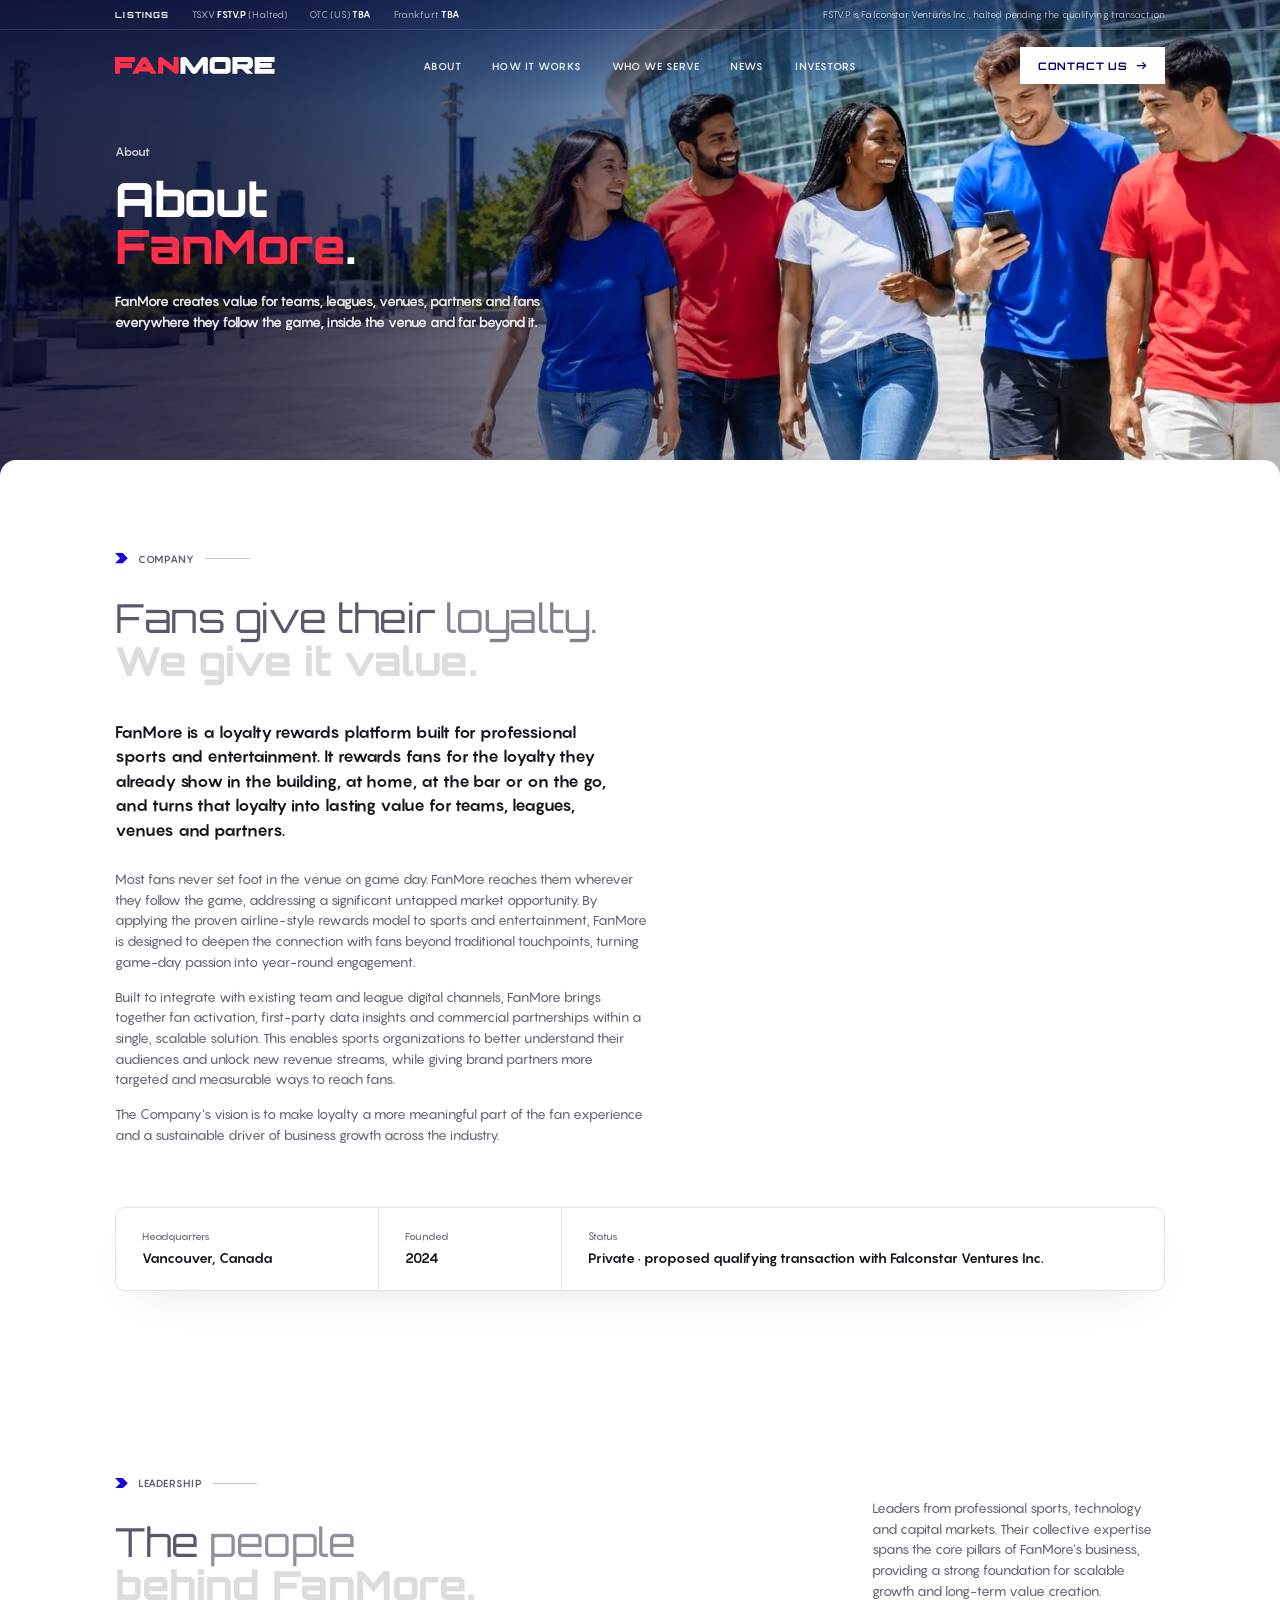
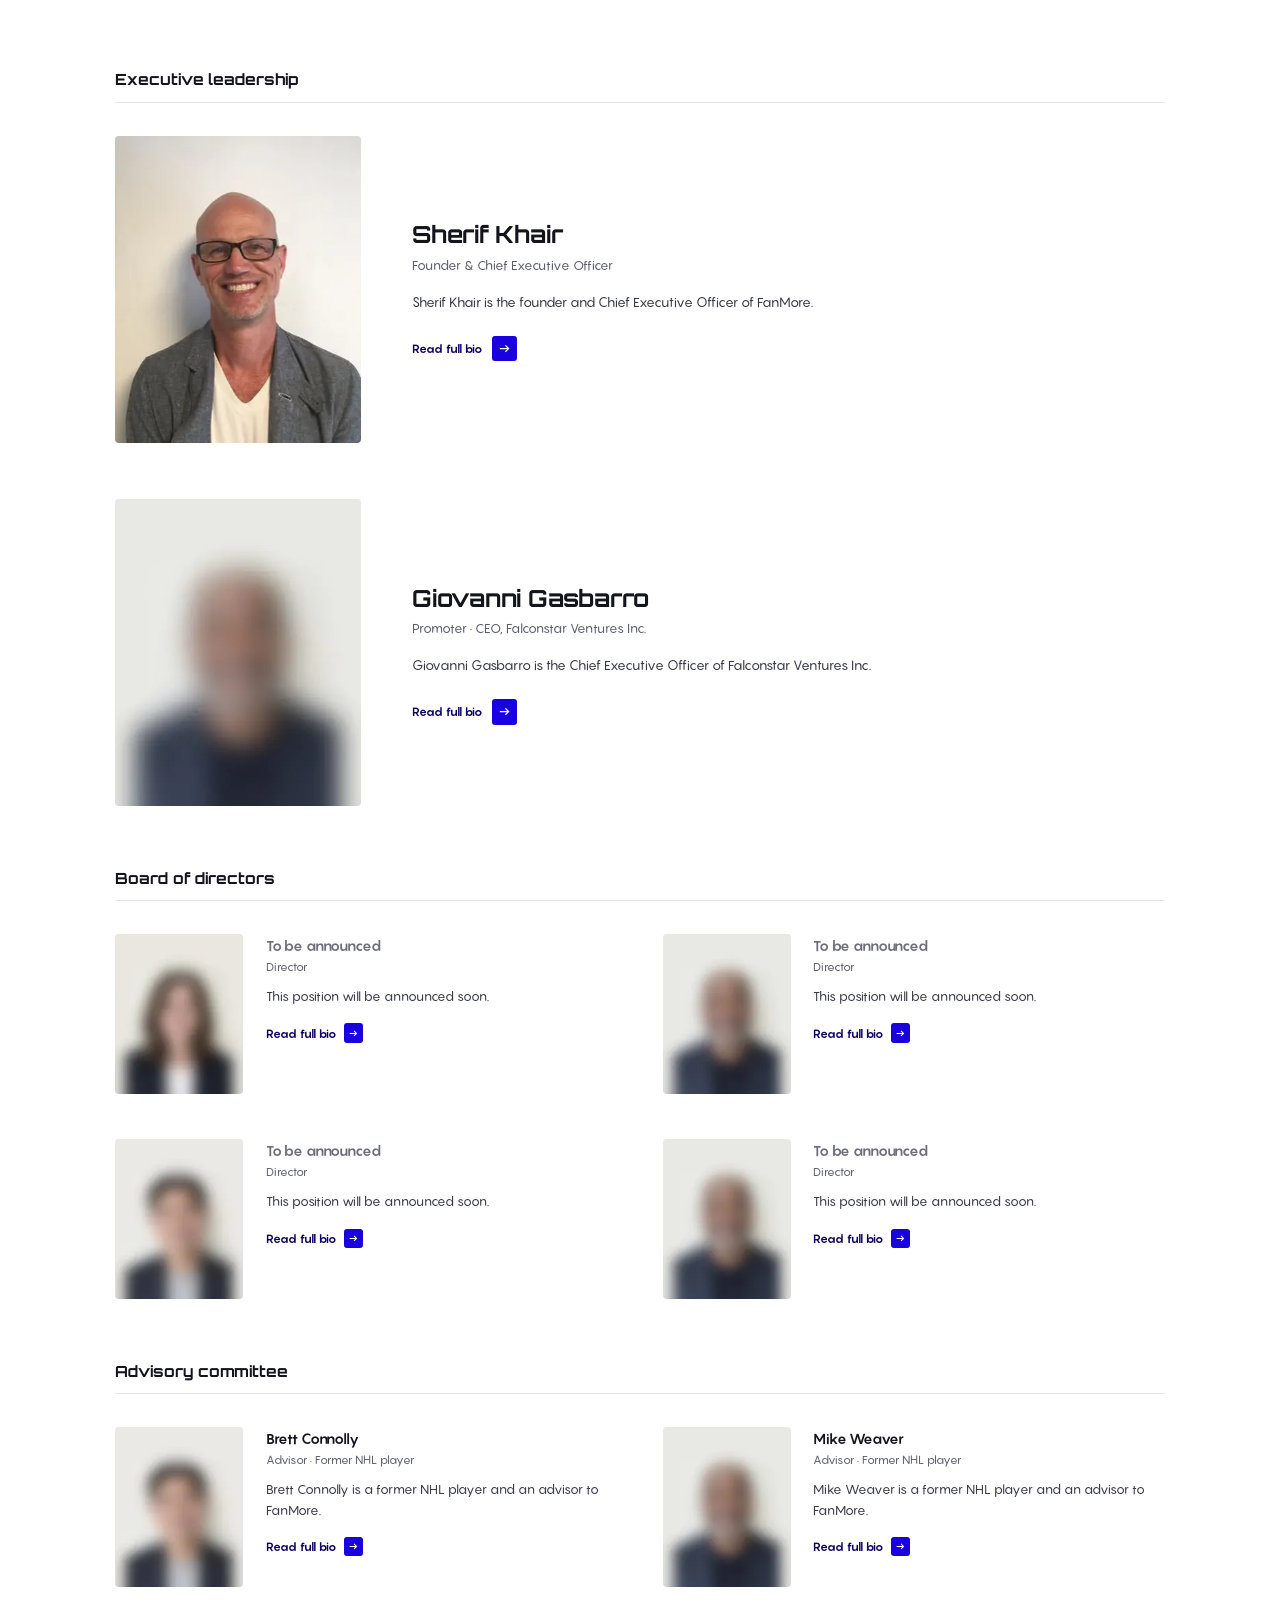
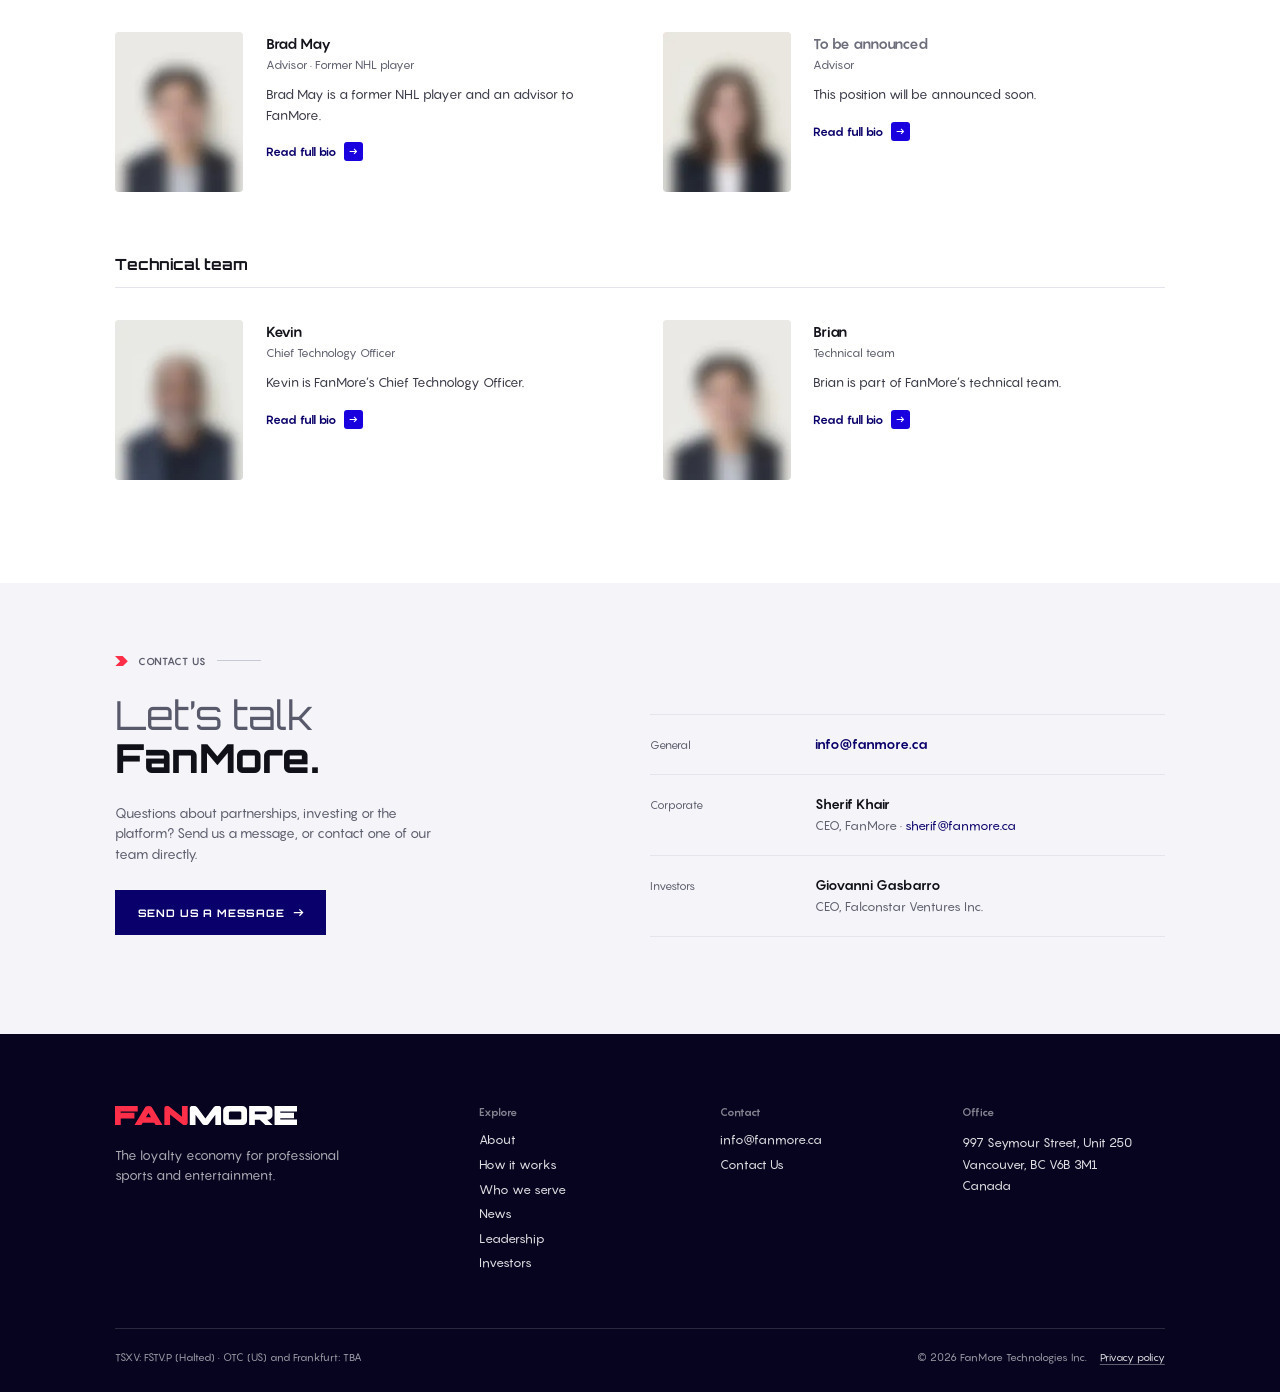
==== commit 8517c07a: "Review build" ====
--- a/about/index.html
+++ b/about/index.html
@@ -11,4 +11,4 @@
     fit();
     addEventListener('resize', fit);
   })();
-</script><title>About | FanMore</title><meta name="description" content="FanMore creates value for teams, leagues, venues, partners and fans everywhere they follow the game, inside the venue and far beyond it."><link rel="canonical" href="https://fanmore.ca/about/"><meta property="og:type" content="website"><meta property="og:site_name" content="FanMore"><meta property="og:title" content="About | FanMore"><meta property="og:description" content="FanMore creates value for teams, leagues, venues, partners and fans everywhere they follow the game, inside the venue and far beyond it."><meta property="og:url" content="https://fanmore.ca/about/"><meta property="og:image" content="https://fanmore.ca/og-image.jpg"><meta property="og:image:alt" content="FanMore: the loyalty economy for professional sports and entertainment."><meta property="og:locale" content="en_CA"><meta name="twitter:card" content="summary_large_image"><meta name="twitter:title" content="About | FanMore"><meta name="twitter:description" content="FanMore creates value for teams, leagues, venues, partners and fans everywhere they follow the game, inside the venue and far beyond it."><meta name="twitter:image" content="https://fanmore.ca/og-image.jpg"><script type="application/ld+json">{"@context":"https://schema.org","@type":"Organization","name":"FanMore","legalName":"FanMore Technologies Inc.","url":"https://fanmore.ca/","logo":"https://fanmore.ca/apple-touch-icon.png","email":"info@fanmore.ca","foundingDate":"2024","description":"FanMore creates value for teams, leagues, venues, partners and fans everywhere they follow the game, inside the venue and far beyond it.","address":{"@type":"PostalAddress","streetAddress":"997 Seymour Street, Unit 250","addressLocality":"Vancouver","addressRegion":"BC","postalCode":"V6B 3M1","addressCountry":"CA"}}</script><meta name="theme-color" content="#0A006B"><link rel="icon" href="../favicon.ico" sizes="any"><link rel="icon" href="../favicon.svg" type="image/svg+xml"><link rel="apple-touch-icon" href="../apple-touch-icon.png"><link rel="sitemap" href="../sitemap-index.xml"><!-- The fonts used above the fold, fetched alongside the CSS instead of after it. --><link rel="preload" href="../fonts/orbitron-800.woff2" as="font" type="font/woff2" crossorigin><link rel="preload" href="../fonts/pangram-regular.woff2" as="font" type="font/woff2" crossorigin><link rel="preload" href="../fonts/pangram-bold.woff2" as="font" type="font/woff2" crossorigin><link rel="stylesheet" href="../_astro/_astro_assets.BNHtuksq.css"><link rel="stylesheet" href="../_astro/PageHero.CyjhqQXk.css"><link rel="stylesheet" href="../_astro/about.BloDywUm.css"><link rel="stylesheet" href="../_astro/ContactSection.Cgo63Gof.css"><script type="module" src="../_astro/page.BsuiZEAU.js"></script></head><body><a class="skip-link" href="#main">Skip to content</a><header class="site-header" data-astro-cid-vwn3tmth><div class="lst" data-astro-cid-vwn3tmth><span class="lst__label" data-astro-cid-vwn3tmth>Listings</span><span data-astro-cid-vwn3tmth>TSXV <b data-astro-cid-vwn3tmth>FSTV.P</b><span class="lst__note" data-astro-cid-vwn3tmth> (Halted)</span></span><span data-astro-cid-vwn3tmth>OTC (US) <b data-astro-cid-vwn3tmth>TBA</b></span><span data-astro-cid-vwn3tmth>Frankfurt <b data-astro-cid-vwn3tmth>TBA</b></span><span class="lst__foot" data-astro-cid-vwn3tmth>FSTV.P is Falconstar Ventures Inc., halted pending the qualifying transaction</span></div><div class="tn" data-astro-cid-vwn3tmth><a class="tn__logo" href="../index.html" aria-label="FanMore home" data-astro-cid-vwn3tmth><svg role="img" aria-label="FanMore" viewBox="36 -656 6232 656" xmlns="http://www.w3.org/2000/svg"><g transform="scale(1,-1)"><g fill="#FF2E49"><path d="M701 423H232V465H813V656H36V0H232V231H701Z"></path><path transform="translate(674 0)" d="M754 0H988L620 615Q593 642 562 649Q531 656 507 656Q483 656 452 649Q421 642 394 615L26 0H260L311 85H702ZM507 416 593 271H420Z"></path><path transform="translate(1688 0)" d="M637 41Q663 19 680.5 9.5Q698 0 708 0H777Q783 0 792.5 8.5Q802 17 811 28.5Q820 40 826.5 52.5Q833 65 833 73V656H637V291L232 615Q179 656 161 656H92Q86 656 76.5 648.5Q67 641 58 629.5Q49 618 42.5 605.5Q36 593 36 583V0H232V363Z"></path></g><g fill="currentColor"><path transform="translate(2557 0)" d="M676 41Q650 19 633 9.5Q616 0 606 0H535Q525 0 508 9.5Q491 19 465 41L232 360V0H36V583Q36 593 42.5 605.5Q49 618 58 629.5Q67 641 76.5 648.5Q86 656 92 656H216Q234 656 287 615L570 230L854 615Q907 656 925 656H1049Q1055 656 1064.5 648.5Q1074 641 1083 629.5Q1092 618 1098.5 605.5Q1105 593 1105 583V0H909V360Z"></path><path transform="translate(3698 0)" d="M36 495V161Q36 124 50 94.5Q64 65 87 44Q110 23 140.5 11.5Q171 0 204 0H684Q717 0 747.5 11.5Q778 23 801 44Q824 65 838 94.5Q852 124 852 161V495Q852 532 838 561.5Q824 591 801 612Q778 633 747.5 644.5Q717 656 684 656H204Q171 656 140.5 644.5Q110 633 87 612Q64 591 50 561.5Q36 532 36 495ZM265 465H623Q635 463 644.5 455Q654 447 656 439V219Q656 210 645.5 201.5Q635 193 623 191H265Q253 193 242.5 201.5Q232 210 232 219V439Q234 447 243.5 455Q253 463 265 465Z"></path><path transform="translate(4586 0)" d="M598 0H847L655 184Q690 184 722.5 195Q755 206 779.5 227Q804 248 818.5 277.5Q833 307 833 344V495Q833 532 819 561.5Q805 591 782 612Q759 633 728.5 644.5Q698 656 665 656H36V0H231V184H399ZM604 465Q616 463 625.5 455Q635 447 637 439V404Q637 395 626.5 386.5Q616 378 604 376H231V465Z"></path><path transform="translate(5455 0)" d="M701 423H232V465H813V656H36V0H813V191H232V233H701Z"></path></g></g></svg></a><nav aria-label="Main" data-astro-cid-vwn3tmth><ul role="list" data-astro-cid-vwn3tmth><li data-astro-cid-vwn3tmth><a href="../about/index.html" aria-current="page" data-astro-cid-vwn3tmth>About</a></li><li data-astro-cid-vwn3tmth><a href="../index.html#how" data-astro-cid-vwn3tmth>How it works</a></li><li data-astro-cid-vwn3tmth><a href="../index.html#serve" data-astro-cid-vwn3tmth>Who we serve</a></li><li data-astro-cid-vwn3tmth><a href="../news/index.html" data-astro-cid-vwn3tmth>News</a></li><li data-astro-cid-vwn3tmth><a href="../investors/index.html" data-astro-cid-vwn3tmth>Investors</a></li></ul></nav><a class="btn btn--white tn__cta" href="../index.html#contact" data-contact data-astro-cid-vwn3tmth>Contact Us<svg class="btn__arrow" viewBox="0 0 14 14" fill="none" stroke="currentColor" stroke-width="1.6" aria-hidden="true"><path d="M1 7h11M8 3l4 4-4 4"></path></svg></a><button class="tn__menu" type="button" aria-label="Open menu" aria-haspopup="dialog" aria-expanded="false" aria-controls="mobile-menu" data-menu-open data-astro-cid-vwn3tmth><i data-astro-cid-vwn3tmth></i></button></div></header><main id="main" tabindex="-1"><section class="ph" id="top" aria-label="Introduction" data-hero data-astro-cid-go5p37na><div class="ph__media" data-astro-cid-go5p37na><img src="../_astro/about-hero.CYDXIazC_2h3lOd.webp" srcset="../_astro/about-hero.CYDXIazC_MKura.webp 768w, ../_astro/about-hero.CYDXIazC_YQW4i.webp 1152w, ../_astro/about-hero.CYDXIazC_2h3lOd.webp 1536w" alt="A group of friends in team colours walking to the venue on game day" sizes="100vw" loading="eager" fetchpriority="high" decoding="async" data-astro-cid-go5p37na="true" width="1536" height="864"></div><div class="ph__shade" aria-hidden="true" data-astro-cid-go5p37na></div><div class="ph__dim" aria-hidden="true" data-astro-cid-go5p37na></div><div class="ph__content" data-astro-cid-go5p37na><p class="ph__kicker" data-astro-cid-go5p37na>About</p><h1 data-astro-cid-go5p37na><span class="ph__line" data-astro-cid-go5p37na><span data-astro-cid-go5p37na>About</span></span> <span class="ph__line" data-astro-cid-go5p37na><span data-astro-cid-go5p37na><em data-astro-cid-go5p37na>FanMore</em>.</span></span></h1><p class="ph__lede" data-astro-cid-go5p37na>FanMore creates value for teams, leagues, venues, partners and fans everywhere they follow the game, inside the venue and far beyond it.</p></div></section><section class="sheet sheet--first co" id="company" aria-labelledby="co-title" data-astro-cid-bxm56qkm><div class="sheet__grid" data-astro-cid-bxm56qkm><div class="co__head" data-astro-cid-bxm56qkm><p class="tag" data-reveal><svg class="shape shape--chevron tag__mark" viewBox="0 0 384 308" fill="currentColor" aria-hidden="true"><path d="M0 0L154 154L0 308L230 308L384 154L230 0Z"></path></svg>Company<span class="tag__line" aria-hidden="true"></span></p><h2 id="co-title" data-lit class="h2"><span class="h2__light"><span class="word" style="--i:0">Fans</span> <span class="word" style="--i:1">give</span> <span class="word" style="--i:2">their</span> <span class="word" style="--i:3">loyalty.</span></span><br><span class="word" style="--i:4">We</span> <span class="word" style="--i:5">give</span> <span class="word" style="--i:6">it</span> <span class="word" style="--i:7">value.</span></h2></div><p class="co__intro rise" data-reveal data-astro-cid-bxm56qkm>FanMore is a loyalty rewards platform built for professional sports and entertainment. It rewards fans for the loyalty they already show in the building, at home, at the bar or on the go, and turns that loyalty into lasting value for teams, leagues, venues and partners.</p><div class="co__body" data-astro-cid-bxm56qkm><p class="rise" data-reveal data-astro-cid-bxm56qkm>Most fans never set foot in the venue on game day. FanMore reaches them wherever they follow the game, addressing a significant untapped market opportunity. By applying the proven airline-style rewards model to sports and entertainment, FanMore is designed to deepen the connection with fans beyond traditional touchpoints, turning game-day passion into year-round engagement.</p><p class="rise" data-reveal data-astro-cid-bxm56qkm>Built to integrate with existing team and league digital channels, FanMore brings together fan activation, first-party data insights and commercial partnerships within a single, scalable solution. This enables sports organizations to better understand their audiences and unlock new revenue streams, while giving brand partners more targeted and measurable ways to reach fans.</p><p class="rise" data-reveal data-astro-cid-bxm56qkm>The Company’s vision is to make loyalty a more meaningful part of the fan experience and a sustainable driver of business growth across the industry.</p></div></div><dl class="co__facts rise" data-reveal data-astro-cid-bxm56qkm><div data-astro-cid-bxm56qkm><dt data-astro-cid-bxm56qkm>Headquarters</dt><dd data-astro-cid-bxm56qkm>Vancouver, Canada</dd></div><div data-astro-cid-bxm56qkm><dt data-astro-cid-bxm56qkm>Founded</dt><dd data-astro-cid-bxm56qkm>2024</dd></div><div data-astro-cid-bxm56qkm><dt data-astro-cid-bxm56qkm>Status</dt><dd data-astro-cid-bxm56qkm>Private · proposed qualifying transaction with Falconstar Ventures Inc.</dd></div></dl></section><section class="tl" id="leadership" aria-labelledby="tl-title" data-astro-cid-juq6c53v><div class="tl__head" data-astro-cid-juq6c53v><div data-astro-cid-juq6c53v><p class="tag" data-reveal><svg class="shape shape--chevron tag__mark" viewBox="0 0 384 308" fill="currentColor" aria-hidden="true"><path d="M0 0L154 154L0 308L230 308L384 154L230 0Z"></path></svg>Leadership<span class="tag__line" aria-hidden="true"></span></p><h2 id="tl-title" data-lit class="h2"><span class="h2__light"><span class="word" style="--i:0">The</span> <span class="word" style="--i:1">people</span></span><br><span class="word" style="--i:2">behind</span> <span class="word" style="--i:3">FanMore.</span></h2></div><p class="tl__note lede rise" data-reveal data-astro-cid-juq6c53v>Leaders from professional sports, technology and capital markets. Their collective expertise spans the core pillars of FanMore’s business, providing a strong foundation for scalable growth and long-term value creation.</p></div><div class="tl__group tl__group--feature" id="executive" data-astro-cid-juq6c53v><h3 class="tl__group-title rise" data-reveal data-astro-cid-juq6c53v>Executive leadership</h3><ul class="tl__people" role="list" data-astro-cid-juq6c53v><li class="tp rise" data-reveal data-astro-cid-juq6c53v><button class="tp__photo" type="button" data-bio="0" aria-haspopup="dialog" aria-label="Read biography: Sherif Khair, Founder &amp; Chief Executive Officer" data-astro-cid-juq6c53v><img src="../_astro/sherif-khair.DZAFNqOQ_Z27Ot58.webp" srcset="../_astro/sherif-khair.DZAFNqOQ_Z2x0o6Q.webp 360w, ../_astro/sherif-khair.DZAFNqOQ_1CSqSN.webp 540w, ../_astro/sherif-khair.DZAFNqOQ_Z27Ot58.webp 640w" alt sizes="(max-width: 900px) 112px, 24vw" loading="lazy" decoding="async" data-bio-photo="true" data-astro-cid-juq6c53v="true" width="640" height="800"></button><div class="tp__text" data-astro-cid-juq6c53v><h4 class="tp__name" data-astro-cid-juq6c53v>Sherif Khair</h4><p class="tp__role" data-astro-cid-juq6c53v>Founder &amp; Chief Executive Officer</p><p class="tp__bio" data-astro-cid-juq6c53v>Sherif Khair is the founder and Chief Executive Officer of FanMore.</p><button class="tp__more" type="button" data-bio="0" aria-haspopup="dialog" data-astro-cid-juq6c53v>Read full bio<span class="sr-only" data-astro-cid-juq6c53v>: Sherif Khair</span><i class="tp__box" aria-hidden="true" data-astro-cid-juq6c53v><svg viewBox="0 0 14 14" fill="none" stroke="currentColor" stroke-width="1.6" aria-hidden="true"><path d="M1 7h11M8 3l4 4-4 4"></path></svg></i></button></div><template data-bio-content="0" data-group="Executive leadership" data-name="Sherif Khair" data-role="Founder &amp; Chief Executive Officer" data-astro-cid-juq6c53v><p data-astro-cid-juq6c53v>Sherif Khair is the founder and Chief Executive Officer of FanMore.</p></template></li><li class="tp rise" data-reveal data-astro-cid-juq6c53v><button class="tp__photo" type="button" data-bio="1" aria-haspopup="dialog" aria-label="Read biography: Giovanni Gasbarro, Promoter · CEO, Falconstar Ventures Inc." data-astro-cid-juq6c53v><img src="../_astro/placeholder-2.qafmysi7_Z27yK8s.webp" srcset="../_astro/placeholder-2.qafmysi7_1kIW60.webp 360w, ../_astro/placeholder-2.qafmysi7_Z1k3r9q.webp 540w, ../_astro/placeholder-2.qafmysi7_Z27yK8s.webp 640w" alt sizes="(max-width: 900px) 112px, 24vw" loading="lazy" decoding="async" data-bio-photo="true" data-astro-cid-juq6c53v="true" width="640" height="800"></button><div class="tp__text" data-astro-cid-juq6c53v><h4 class="tp__name" data-astro-cid-juq6c53v>Giovanni Gasbarro</h4><p class="tp__role" data-astro-cid-juq6c53v>Promoter · CEO, Falconstar Ventures Inc.</p><p class="tp__bio" data-astro-cid-juq6c53v>Giovanni Gasbarro is the Chief Executive Officer of Falconstar Ventures Inc.</p><button class="tp__more" type="button" data-bio="1" aria-haspopup="dialog" data-astro-cid-juq6c53v>Read full bio<span class="sr-only" data-astro-cid-juq6c53v>: Giovanni Gasbarro</span><i class="tp__box" aria-hidden="true" data-astro-cid-juq6c53v><svg viewBox="0 0 14 14" fill="none" stroke="currentColor" stroke-width="1.6" aria-hidden="true"><path d="M1 7h11M8 3l4 4-4 4"></path></svg></i></button></div><template data-bio-content="1" data-group="Executive leadership" data-name="Giovanni Gasbarro" data-role="Promoter · CEO, Falconstar Ventures Inc." data-astro-cid-juq6c53v><p data-astro-cid-juq6c53v>Giovanni Gasbarro is the Chief Executive Officer of Falconstar Ventures Inc.</p></template></li></ul></div><div class="tl__group tl__group--grid" id="board" data-astro-cid-juq6c53v><h3 class="tl__group-title rise" data-reveal data-astro-cid-juq6c53v>Board of directors</h3><ul class="tl__people" role="list" data-astro-cid-juq6c53v><li class="tp rise is-tba" data-reveal data-astro-cid-juq6c53v><button class="tp__photo" type="button" data-bio="2" aria-haspopup="dialog" aria-label="Read biography: To be announced, Director" data-astro-cid-juq6c53v><img src="../_astro/placeholder-1.gCRN3x16_1odOf4.webp" srcset="../_astro/placeholder-1.gCRN3x16_Z7XnoB.webp 240w, ../_astro/placeholder-1.gCRN3x16_2j7Yew.webp 380w" alt sizes="(max-width: 900px) 112px, 13vw" loading="lazy" decoding="async" data-bio-photo="true" data-astro-cid-juq6c53v="true" width="640" height="800"></button><div class="tp__text" data-astro-cid-juq6c53v><h4 class="tp__name" data-astro-cid-juq6c53v>To be announced</h4><p class="tp__role" data-astro-cid-juq6c53v>Director</p><p class="tp__bio" data-astro-cid-juq6c53v>This position will be announced soon.</p><button class="tp__more" type="button" data-bio="2" aria-haspopup="dialog" data-astro-cid-juq6c53v>Read full bio<span class="sr-only" data-astro-cid-juq6c53v>: To be announced</span><i class="tp__box" aria-hidden="true" data-astro-cid-juq6c53v><svg viewBox="0 0 14 14" fill="none" stroke="currentColor" stroke-width="1.6" aria-hidden="true"><path d="M1 7h11M8 3l4 4-4 4"></path></svg></i></button></div><template data-bio-content="2" data-group="Board of directors" data-name="To be announced" data-role="Director" data-astro-cid-juq6c53v><p data-astro-cid-juq6c53v>This position will be announced soon.</p></template></li><li class="tp rise is-tba" data-reveal data-astro-cid-juq6c53v><button class="tp__photo" type="button" data-bio="3" aria-haspopup="dialog" aria-label="Read biography: To be announced, Director" data-astro-cid-juq6c53v><img src="../_astro/placeholder-2.qafmysi7_Z27yK8s.webp" srcset="../_astro/placeholder-2.qafmysi7_1qqb1N.webp 240w, ../_astro/placeholder-2.qafmysi7_Z1cEA90.webp 380w" alt sizes="(max-width: 900px) 112px, 13vw" loading="lazy" decoding="async" data-bio-photo="true" data-astro-cid-juq6c53v="true" width="640" height="800"></button><div class="tp__text" data-astro-cid-juq6c53v><h4 class="tp__name" data-astro-cid-juq6c53v>To be announced</h4><p class="tp__role" data-astro-cid-juq6c53v>Director</p><p class="tp__bio" data-astro-cid-juq6c53v>This position will be announced soon.</p><button class="tp__more" type="button" data-bio="3" aria-haspopup="dialog" data-astro-cid-juq6c53v>Read full bio<span class="sr-only" data-astro-cid-juq6c53v>: To be announced</span><i class="tp__box" aria-hidden="true" data-astro-cid-juq6c53v><svg viewBox="0 0 14 14" fill="none" stroke="currentColor" stroke-width="1.6" aria-hidden="true"><path d="M1 7h11M8 3l4 4-4 4"></path></svg></i></button></div><template data-bio-content="3" data-group="Board of directors" data-name="To be announced" data-role="Director" data-astro-cid-juq6c53v><p data-astro-cid-juq6c53v>This position will be announced soon.</p></template></li><li class="tp rise is-tba" data-reveal data-astro-cid-juq6c53v><button class="tp__photo" type="button" data-bio="4" aria-haspopup="dialog" aria-label="Read biography: To be announced, Director" data-astro-cid-juq6c53v><img src="../_astro/placeholder-3.BrawtP4f_ZhmIfz.webp" srcset="../_astro/placeholder-3.BrawtP4f_Z1NyUTf.webp 240w, ../_astro/placeholder-3.BrawtP4f_CwqIS.webp 380w" alt sizes="(max-width: 900px) 112px, 13vw" loading="lazy" decoding="async" data-bio-photo="true" data-astro-cid-juq6c53v="true" width="640" height="800"></button><div class="tp__text" data-astro-cid-juq6c53v><h4 class="tp__name" data-astro-cid-juq6c53v>To be announced</h4><p class="tp__role" data-astro-cid-juq6c53v>Director</p><p class="tp__bio" data-astro-cid-juq6c53v>This position will be announced soon.</p><button class="tp__more" type="button" data-bio="4" aria-haspopup="dialog" data-astro-cid-juq6c53v>Read full bio<span class="sr-only" data-astro-cid-juq6c53v>: To be announced</span><i class="tp__box" aria-hidden="true" data-astro-cid-juq6c53v><svg viewBox="0 0 14 14" fill="none" stroke="currentColor" stroke-width="1.6" aria-hidden="true"><path d="M1 7h11M8 3l4 4-4 4"></path></svg></i></button></div><template data-bio-content="4" data-group="Board of directors" data-name="To be announced" data-role="Director" data-astro-cid-juq6c53v><p data-astro-cid-juq6c53v>This position will be announced soon.</p></template></li><li class="tp rise is-tba" data-reveal data-astro-cid-juq6c53v><button class="tp__photo" type="button" data-bio="5" aria-haspopup="dialog" aria-label="Read biography: To be announced, Director" data-astro-cid-juq6c53v><img src="../_astro/placeholder-2.qafmysi7_Z27yK8s.webp" srcset="../_astro/placeholder-2.qafmysi7_1qqb1N.webp 240w, ../_astro/placeholder-2.qafmysi7_Z1cEA90.webp 380w" alt sizes="(max-width: 900px) 112px, 13vw" loading="lazy" decoding="async" data-bio-photo="true" data-astro-cid-juq6c53v="true" width="640" height="800"></button><div class="tp__text" data-astro-cid-juq6c53v><h4 class="tp__name" data-astro-cid-juq6c53v>To be announced</h4><p class="tp__role" data-astro-cid-juq6c53v>Director</p><p class="tp__bio" data-astro-cid-juq6c53v>This position will be announced soon.</p><button class="tp__more" type="button" data-bio="5" aria-haspopup="dialog" data-astro-cid-juq6c53v>Read full bio<span class="sr-only" data-astro-cid-juq6c53v>: To be announced</span><i class="tp__box" aria-hidden="true" data-astro-cid-juq6c53v><svg viewBox="0 0 14 14" fill="none" stroke="currentColor" stroke-width="1.6" aria-hidden="true"><path d="M1 7h11M8 3l4 4-4 4"></path></svg></i></button></div><template data-bio-content="5" data-group="Board of directors" data-name="To be announced" data-role="Director" data-astro-cid-juq6c53v><p data-astro-cid-juq6c53v>This position will be announced soon.</p></template></li></ul></div><div class="tl__group tl__group--grid" id="advisors" data-astro-cid-juq6c53v><h3 class="tl__group-title rise" data-reveal data-astro-cid-juq6c53v>Advisory committee</h3><ul class="tl__people" role="list" data-astro-cid-juq6c53v><li class="tp rise" data-reveal data-astro-cid-juq6c53v><button class="tp__photo" type="button" data-bio="6" aria-haspopup="dialog" aria-label="Read biography: Brett Connolly, Advisor · Former NHL player" data-astro-cid-juq6c53v><img src="../_astro/placeholder-3.BrawtP4f_ZhmIfz.webp" srcset="../_astro/placeholder-3.BrawtP4f_Z1NyUTf.webp 240w, ../_astro/placeholder-3.BrawtP4f_CwqIS.webp 380w" alt sizes="(max-width: 900px) 112px, 13vw" loading="lazy" decoding="async" data-bio-photo="true" data-astro-cid-juq6c53v="true" width="640" height="800"></button><div class="tp__text" data-astro-cid-juq6c53v><h4 class="tp__name" data-astro-cid-juq6c53v>Brett Connolly</h4><p class="tp__role" data-astro-cid-juq6c53v>Advisor · Former NHL player</p><p class="tp__bio" data-astro-cid-juq6c53v>Brett Connolly is a former NHL player and an advisor to FanMore.</p><button class="tp__more" type="button" data-bio="6" aria-haspopup="dialog" data-astro-cid-juq6c53v>Read full bio<span class="sr-only" data-astro-cid-juq6c53v>: Brett Connolly</span><i class="tp__box" aria-hidden="true" data-astro-cid-juq6c53v><svg viewBox="0 0 14 14" fill="none" stroke="currentColor" stroke-width="1.6" aria-hidden="true"><path d="M1 7h11M8 3l4 4-4 4"></path></svg></i></button></div><template data-bio-content="6" data-group="Advisory committee" data-name="Brett Connolly" data-role="Advisor · Former NHL player" data-astro-cid-juq6c53v><p data-astro-cid-juq6c53v>Brett Connolly is a former NHL player and an advisor to FanMore.</p></template></li><li class="tp rise" data-reveal data-astro-cid-juq6c53v><button class="tp__photo" type="button" data-bio="7" aria-haspopup="dialog" aria-label="Read biography: Mike Weaver, Advisor · Former NHL player" data-astro-cid-juq6c53v><img src="../_astro/placeholder-2.qafmysi7_Z27yK8s.webp" srcset="../_astro/placeholder-2.qafmysi7_1qqb1N.webp 240w, ../_astro/placeholder-2.qafmysi7_Z1cEA90.webp 380w" alt sizes="(max-width: 900px) 112px, 13vw" loading="lazy" decoding="async" data-bio-photo="true" data-astro-cid-juq6c53v="true" width="640" height="800"></button><div class="tp__text" data-astro-cid-juq6c53v><h4 class="tp__name" data-astro-cid-juq6c53v>Mike Weaver</h4><p class="tp__role" data-astro-cid-juq6c53v>Advisor · Former NHL player</p><p class="tp__bio" data-astro-cid-juq6c53v>Mike Weaver is a former NHL player and an advisor to FanMore.</p><button class="tp__more" type="button" data-bio="7" aria-haspopup="dialog" data-astro-cid-juq6c53v>Read full bio<span class="sr-only" data-astro-cid-juq6c53v>: Mike Weaver</span><i class="tp__box" aria-hidden="true" data-astro-cid-juq6c53v><svg viewBox="0 0 14 14" fill="none" stroke="currentColor" stroke-width="1.6" aria-hidden="true"><path d="M1 7h11M8 3l4 4-4 4"></path></svg></i></button></div><template data-bio-content="7" data-group="Advisory committee" data-name="Mike Weaver" data-role="Advisor · Former NHL player" data-astro-cid-juq6c53v><p data-astro-cid-juq6c53v>Mike Weaver is a former NHL player and an advisor to FanMore.</p></template></li><li class="tp rise" data-reveal data-astro-cid-juq6c53v><button class="tp__photo" type="button" data-bio="8" aria-haspopup="dialog" aria-label="Read biography: Brad May, Advisor · Former NHL player" data-astro-cid-juq6c53v><img src="../_astro/placeholder-3.BrawtP4f_ZhmIfz.webp" srcset="../_astro/placeholder-3.BrawtP4f_Z1NyUTf.webp 240w, ../_astro/placeholder-3.BrawtP4f_CwqIS.webp 380w" alt sizes="(max-width: 900px) 112px, 13vw" loading="lazy" decoding="async" data-bio-photo="true" data-astro-cid-juq6c53v="true" width="640" height="800"></button><div class="tp__text" data-astro-cid-juq6c53v><h4 class="tp__name" data-astro-cid-juq6c53v>Brad May</h4><p class="tp__role" data-astro-cid-juq6c53v>Advisor · Former NHL player</p><p class="tp__bio" data-astro-cid-juq6c53v>Brad May is a former NHL player and an advisor to FanMore.</p><button class="tp__more" type="button" data-bio="8" aria-haspopup="dialog" data-astro-cid-juq6c53v>Read full bio<span class="sr-only" data-astro-cid-juq6c53v>: Brad May</span><i class="tp__box" aria-hidden="true" data-astro-cid-juq6c53v><svg viewBox="0 0 14 14" fill="none" stroke="currentColor" stroke-width="1.6" aria-hidden="true"><path d="M1 7h11M8 3l4 4-4 4"></path></svg></i></button></div><template data-bio-content="8" data-group="Advisory committee" data-name="Brad May" data-role="Advisor · Former NHL player" data-astro-cid-juq6c53v><p data-astro-cid-juq6c53v>Brad May is a former NHL player and an advisor to FanMore.</p></template></li><li class="tp rise is-tba" data-reveal data-astro-cid-juq6c53v><button class="tp__photo" type="button" data-bio="9" aria-haspopup="dialog" aria-label="Read biography: To be announced, Advisor" data-astro-cid-juq6c53v><img src="../_astro/placeholder-1.gCRN3x16_1odOf4.webp" srcset="../_astro/placeholder-1.gCRN3x16_Z7XnoB.webp 240w, ../_astro/placeholder-1.gCRN3x16_2j7Yew.webp 380w" alt sizes="(max-width: 900px) 112px, 13vw" loading="lazy" decoding="async" data-bio-photo="true" data-astro-cid-juq6c53v="true" width="640" height="800"></button><div class="tp__text" data-astro-cid-juq6c53v><h4 class="tp__name" data-astro-cid-juq6c53v>To be announced</h4><p class="tp__role" data-astro-cid-juq6c53v>Advisor</p><p class="tp__bio" data-astro-cid-juq6c53v>This position will be announced soon.</p><button class="tp__more" type="button" data-bio="9" aria-haspopup="dialog" data-astro-cid-juq6c53v>Read full bio<span class="sr-only" data-astro-cid-juq6c53v>: To be announced</span><i class="tp__box" aria-hidden="true" data-astro-cid-juq6c53v><svg viewBox="0 0 14 14" fill="none" stroke="currentColor" stroke-width="1.6" aria-hidden="true"><path d="M1 7h11M8 3l4 4-4 4"></path></svg></i></button></div><template data-bio-content="9" data-group="Advisory committee" data-name="To be announced" data-role="Advisor" data-astro-cid-juq6c53v><p data-astro-cid-juq6c53v>This position will be announced soon.</p></template></li></ul></div><div class="tl__group tl__group--grid" id="technical" data-astro-cid-juq6c53v><h3 class="tl__group-title rise" data-reveal data-astro-cid-juq6c53v>Technical team</h3><ul class="tl__people" role="list" data-astro-cid-juq6c53v><li class="tp rise" data-reveal data-astro-cid-juq6c53v><button class="tp__photo" type="button" data-bio="10" aria-haspopup="dialog" aria-label="Read biography: Kevin, Chief Technology Officer" data-astro-cid-juq6c53v><img src="../_astro/placeholder-2.qafmysi7_Z27yK8s.webp" srcset="../_astro/placeholder-2.qafmysi7_1qqb1N.webp 240w, ../_astro/placeholder-2.qafmysi7_Z1cEA90.webp 380w" alt sizes="(max-width: 900px) 112px, 13vw" loading="lazy" decoding="async" data-bio-photo="true" data-astro-cid-juq6c53v="true" width="640" height="800"></button><div class="tp__text" data-astro-cid-juq6c53v><h4 class="tp__name" data-astro-cid-juq6c53v>Kevin</h4><p class="tp__role" data-astro-cid-juq6c53v>Chief Technology Officer</p><p class="tp__bio" data-astro-cid-juq6c53v>Kevin is FanMore’s Chief Technology Officer.</p><button class="tp__more" type="button" data-bio="10" aria-haspopup="dialog" data-astro-cid-juq6c53v>Read full bio<span class="sr-only" data-astro-cid-juq6c53v>: Kevin</span><i class="tp__box" aria-hidden="true" data-astro-cid-juq6c53v><svg viewBox="0 0 14 14" fill="none" stroke="currentColor" stroke-width="1.6" aria-hidden="true"><path d="M1 7h11M8 3l4 4-4 4"></path></svg></i></button></div><template data-bio-content="10" data-group="Technical team" data-name="Kevin" data-role="Chief Technology Officer" data-astro-cid-juq6c53v><p data-astro-cid-juq6c53v>Kevin is FanMore’s Chief Technology Officer.</p></template></li><li class="tp rise" data-reveal data-astro-cid-juq6c53v><button class="tp__photo" type="button" data-bio="11" aria-haspopup="dialog" aria-label="Read biography: Brian, Technical team" data-astro-cid-juq6c53v><img src="../_astro/placeholder-3.BrawtP4f_ZhmIfz.webp" srcset="../_astro/placeholder-3.BrawtP4f_Z1NyUTf.webp 240w, ../_astro/placeholder-3.BrawtP4f_CwqIS.webp 380w" alt sizes="(max-width: 900px) 112px, 13vw" loading="lazy" decoding="async" data-bio-photo="true" data-astro-cid-juq6c53v="true" width="640" height="800"></button><div class="tp__text" data-astro-cid-juq6c53v><h4 class="tp__name" data-astro-cid-juq6c53v>Brian</h4><p class="tp__role" data-astro-cid-juq6c53v>Technical team</p><p class="tp__bio" data-astro-cid-juq6c53v>Brian is part of FanMore’s technical team.</p><button class="tp__more" type="button" data-bio="11" aria-haspopup="dialog" data-astro-cid-juq6c53v>Read full bio<span class="sr-only" data-astro-cid-juq6c53v>: Brian</span><i class="tp__box" aria-hidden="true" data-astro-cid-juq6c53v><svg viewBox="0 0 14 14" fill="none" stroke="currentColor" stroke-width="1.6" aria-hidden="true"><path d="M1 7h11M8 3l4 4-4 4"></path></svg></i></button></div><template data-bio-content="11" data-group="Technical team" data-name="Brian" data-role="Technical team" data-astro-cid-juq6c53v><p data-astro-cid-juq6c53v>Brian is part of FanMore’s technical team.</p></template></li></ul></div></section><section class="ct ct--page" id="about-contact" aria-labelledby="about-contact-title" data-astro-cid-xktzd3nk><div class="ct__grid" data-astro-cid-xktzd3nk><div class="ct__intro" data-astro-cid-xktzd3nk><p class="tag tag--red" data-reveal><svg class="shape shape--chevron tag__mark" viewBox="0 0 384 308" fill="currentColor" aria-hidden="true"><path d="M0 0L154 154L0 308L230 308L384 154L230 0Z"></path></svg>Contact us<span class="tag__line" aria-hidden="true"></span></p><h2 id="about-contact-title" data-lit class="h2"><span class="h2__light"><span class="word" style="--i:0">Let’s</span> <span class="word" style="--i:1">talk</span></span><br><span class="word" style="--i:2">FanMore.</span></h2><p class="ct__lede lede rise" data-reveal data-astro-cid-xktzd3nk>Questions about partnerships, investing or the platform? Send us a message, or contact one of our team directly.</p><button class="btn btn--navy btn--lg ct__open rise" type="button" data-contact data-reveal data-astro-cid-xktzd3nk>Send us a message<svg class="btn__arrow" viewBox="0 0 14 14" fill="none" stroke="currentColor" stroke-width="1.6" aria-hidden="true"><path d="M1 7h11M8 3l4 4-4 4"></path></svg></button></div><ul class="ct__list rise" role="list" aria-label="Contacts" data-reveal data-astro-cid-xktzd3nk><li data-astro-cid-xktzd3nk><span data-astro-cid-xktzd3nk>General</span><p data-astro-cid-xktzd3nk><a class="ct__mail" href="mailto:info@fanmore.ca" data-astro-cid-xktzd3nk>info@fanmore.ca</a></p></li><li data-astro-cid-xktzd3nk><span data-astro-cid-xktzd3nk>Corporate</span><p data-astro-cid-xktzd3nk><b data-astro-cid-xktzd3nk>Sherif Khair</b><small data-astro-cid-xktzd3nk>CEO, FanMore · <a href="mailto:sherif@fanmore.ca" data-astro-cid-xktzd3nk>sherif@fanmore.ca</a></small></p></li><li data-astro-cid-xktzd3nk><span data-astro-cid-xktzd3nk>Investors</span><p data-astro-cid-xktzd3nk><b data-astro-cid-xktzd3nk>Giovanni Gasbarro</b><small data-astro-cid-xktzd3nk>CEO, Falconstar Ventures Inc.</small></p></li></ul></div></section><script type="module" src="../_astro/ContactSection.astro_astro_type_script_index_0_lang.CDRwon2k.js"></script><dialog id="bio-dialog" class="bd" aria-labelledby="bd-name" data-astro-cid-2ri47os2><div class="bd__bg" data-dialog-close data-astro-cid-2ri47os2></div><div class="bd__panel" data-astro-cid-2ri47os2><div class="bd__head" data-astro-cid-2ri47os2><div class="bd__photo" data-astro-cid-2ri47os2><img alt="" data-bd="photo" data-astro-cid-2ri47os2></div><div data-astro-cid-2ri47os2><p class="bd__group" data-bd="group" data-astro-cid-2ri47os2></p><h2 id="bd-name" data-bd="name" data-astro-cid-2ri47os2></h2><p class="bd__role" data-bd="role" data-astro-cid-2ri47os2></p></div><button class="bd__close" type="button" aria-label="Close biography" data-dialog-close data-astro-cid-2ri47os2><svg viewBox="0 0 16 16" fill="none" stroke="currentColor" stroke-width="1.6" aria-hidden="true"><path d="M3 3l10 10M13 3L3 13"></path></svg></button></div><div class="bd__body" data-bd="body" data-astro-cid-2ri47os2></div><div class="bd__nav" data-astro-cid-2ri47os2><button type="button" data-bd-step="-1" data-astro-cid-2ri47os2><svg viewBox="0 0 14 14" fill="none" stroke="currentColor" stroke-width="1.6" aria-hidden="true"><path d="M13 7H2M6 3L2 7l4 4"></path></svg><span data-astro-cid-2ri47os2>Previous</span></button><button type="button" data-bd-step="1" data-astro-cid-2ri47os2><span data-astro-cid-2ri47os2>Next</span><svg viewBox="0 0 14 14" fill="none" stroke="currentColor" stroke-width="1.6" aria-hidden="true"><path d="M1 7h11M8 3l4 4-4 4"></path></svg></button></div></div></dialog><script type="module" src="../_astro/BioDialog.astro_astro_type_script_index_0_lang.BpAaQW8b.js"></script></main><footer class="ft" data-astro-cid-oenwriqq><div class="ft__grid" data-astro-cid-oenwriqq><div class="ft__brand" data-astro-cid-oenwriqq><a class="ft__logo" href="../index.html" aria-label="FanMore home" data-astro-cid-oenwriqq><svg role="img" aria-label="FanMore" viewBox="36 -656 6232 656" xmlns="http://www.w3.org/2000/svg"><g transform="scale(1,-1)"><g fill="#FF2E49"><path d="M701 423H232V465H813V656H36V0H232V231H701Z"></path><path transform="translate(674 0)" d="M754 0H988L620 615Q593 642 562 649Q531 656 507 656Q483 656 452 649Q421 642 394 615L26 0H260L311 85H702ZM507 416 593 271H420Z"></path><path transform="translate(1688 0)" d="M637 41Q663 19 680.5 9.5Q698 0 708 0H777Q783 0 792.5 8.5Q802 17 811 28.5Q820 40 826.5 52.5Q833 65 833 73V656H637V291L232 615Q179 656 161 656H92Q86 656 76.5 648.5Q67 641 58 629.5Q49 618 42.5 605.5Q36 593 36 583V0H232V363Z"></path></g><g fill="currentColor"><path transform="translate(2557 0)" d="M676 41Q650 19 633 9.5Q616 0 606 0H535Q525 0 508 9.5Q491 19 465 41L232 360V0H36V583Q36 593 42.5 605.5Q49 618 58 629.5Q67 641 76.5 648.5Q86 656 92 656H216Q234 656 287 615L570 230L854 615Q907 656 925 656H1049Q1055 656 1064.5 648.5Q1074 641 1083 629.5Q1092 618 1098.5 605.5Q1105 593 1105 583V0H909V360Z"></path><path transform="translate(3698 0)" d="M36 495V161Q36 124 50 94.5Q64 65 87 44Q110 23 140.5 11.5Q171 0 204 0H684Q717 0 747.5 11.5Q778 23 801 44Q824 65 838 94.5Q852 124 852 161V495Q852 532 838 561.5Q824 591 801 612Q778 633 747.5 644.5Q717 656 684 656H204Q171 656 140.5 644.5Q110 633 87 612Q64 591 50 561.5Q36 532 36 495ZM265 465H623Q635 463 644.5 455Q654 447 656 439V219Q656 210 645.5 201.5Q635 193 623 191H265Q253 193 242.5 201.5Q232 210 232 219V439Q234 447 243.5 455Q253 463 265 465Z"></path><path transform="translate(4586 0)" d="M598 0H847L655 184Q690 184 722.5 195Q755 206 779.5 227Q804 248 818.5 277.5Q833 307 833 344V495Q833 532 819 561.5Q805 591 782 612Q759 633 728.5 644.5Q698 656 665 656H36V0H231V184H399ZM604 465Q616 463 625.5 455Q635 447 637 439V404Q637 395 626.5 386.5Q616 378 604 376H231V465Z"></path><path transform="translate(5455 0)" d="M701 423H232V465H813V656H36V0H813V191H232V233H701Z"></path></g></g></svg></a><p data-astro-cid-oenwriqq>The loyalty economy for professional sports and entertainment.</p></div><nav class="ft__col" aria-labelledby="ft-explore" data-astro-cid-oenwriqq><p id="ft-explore" data-astro-cid-oenwriqq>Explore</p><ul role="list" data-astro-cid-oenwriqq><li data-astro-cid-oenwriqq><a href="../about/index.html" data-astro-cid-oenwriqq>About</a></li><li data-astro-cid-oenwriqq><a href="../index.html#how" data-astro-cid-oenwriqq>How it works</a></li><li data-astro-cid-oenwriqq><a href="../index.html#serve" data-astro-cid-oenwriqq>Who we serve</a></li><li data-astro-cid-oenwriqq><a href="../news/index.html" data-astro-cid-oenwriqq>News</a></li><li data-astro-cid-oenwriqq><a href="../about/index.html#leadership" data-astro-cid-oenwriqq>Leadership</a></li><li data-astro-cid-oenwriqq><a href="../investors/index.html" data-astro-cid-oenwriqq>Investors</a></li></ul></nav><div class="ft__col" data-astro-cid-oenwriqq><p data-astro-cid-oenwriqq>Contact</p><ul role="list" data-astro-cid-oenwriqq><li data-astro-cid-oenwriqq><a href="mailto:info@fanmore.ca" data-astro-cid-oenwriqq>info@fanmore.ca</a></li><li data-astro-cid-oenwriqq><a href="../index.html#contact" data-contact data-astro-cid-oenwriqq>Contact Us</a></li></ul></div><div class="ft__col" data-astro-cid-oenwriqq><p data-astro-cid-oenwriqq>Office</p><address data-astro-cid-oenwriqq>997 Seymour Street, Unit 250<br data-astro-cid-oenwriqq>Vancouver, BC V6B 3M1<br data-astro-cid-oenwriqq>Canada</address></div></div><div class="ft__bottom" data-astro-cid-oenwriqq><span data-astro-cid-oenwriqq>TSXV: FSTV.P (Halted) · OTC (US) and Frankfurt: TBA</span><span data-astro-cid-oenwriqq>© 2026 FanMore Technologies Inc. <a href="../privacy/index.html" data-astro-cid-oenwriqq>Privacy policy</a></span></div></footer><dialog id="mobile-menu" class="mm" aria-label="Menu" data-astro-cid-imidouvt><!-- Focus lands here on open: a link inside the sliding sheet would make iPhone Safari scroll the sheet to it, which made the menu jump. --><span class="mm__start" tabindex="-1" autofocus data-astro-cid-imidouvt></span><div class="mm__bg" data-dialog-close data-astro-cid-imidouvt></div><div class="mm__panel" data-astro-cid-imidouvt><nav aria-label="Mobile" data-astro-cid-imidouvt><a href="../about/index.html" aria-current="page" data-astro-cid-imidouvt><svg class="shape shape--chevron mm__mark" viewBox="0 0 384 308" fill="currentColor" aria-hidden="true"><path d="M0 0L154 154L0 308L230 308L384 154L230 0Z"></path></svg><span data-astro-cid-imidouvt>About</span></a><a href="../index.html#how" data-astro-cid-imidouvt><svg class="shape shape--chevron mm__mark" viewBox="0 0 384 308" fill="currentColor" aria-hidden="true"><path d="M0 0L154 154L0 308L230 308L384 154L230 0Z"></path></svg><span data-astro-cid-imidouvt>How it works</span></a><a href="../index.html#serve" data-astro-cid-imidouvt><svg class="shape shape--chevron mm__mark" viewBox="0 0 384 308" fill="currentColor" aria-hidden="true"><path d="M0 0L154 154L0 308L230 308L384 154L230 0Z"></path></svg><span data-astro-cid-imidouvt>Who we serve</span></a><a href="../news/index.html" data-astro-cid-imidouvt><svg class="shape shape--chevron mm__mark" viewBox="0 0 384 308" fill="currentColor" aria-hidden="true"><path d="M0 0L154 154L0 308L230 308L384 154L230 0Z"></path></svg><span data-astro-cid-imidouvt>News</span></a><a href="../investors/index.html" data-astro-cid-imidouvt><svg class="shape shape--chevron mm__mark" viewBox="0 0 384 308" fill="currentColor" aria-hidden="true"><path d="M0 0L154 154L0 308L230 308L384 154L230 0Z"></path></svg><span data-astro-cid-imidouvt>Investors</span></a></nav><a class="btn btn--white mm__cta" href="../index.html#contact" data-contact data-astro-cid-imidouvt>Contact Us<svg class="btn__arrow" viewBox="0 0 14 14" fill="none" stroke="currentColor" stroke-width="1.6" aria-hidden="true"><path d="M1 7h11M8 3l4 4-4 4"></path></svg></a><button class="mm__close" type="button" data-dialog-close aria-label="Close menu" data-astro-cid-imidouvt><svg viewBox="0 0 16 16" fill="none" stroke="currentColor" stroke-width="1.6" aria-hidden="true"><path d="M3 3l10 10M13 3L3 13"></path></svg></button></div></dialog><dialog id="contact-dialog" class="cm" aria-labelledby="cm-title" data-astro-cid-7otk5typ><div class="cm__bg" data-dialog-close data-astro-cid-7otk5typ></div><div class="cm__panel" data-astro-cid-7otk5typ><div class="cm__head" data-astro-cid-7otk5typ><h2 id="cm-title" data-astro-cid-7otk5typ>Contact us</h2><button class="cm__close" type="button" aria-label="Close" data-dialog-close data-astro-cid-7otk5typ><svg viewBox="0 0 16 16" fill="none" stroke="currentColor" stroke-width="1.6" aria-hidden="true"><path d="M3 3l10 10M13 3L3 13"></path></svg></button></div><p class="cm__lede" data-astro-cid-7otk5typ>Questions about partnerships, investing or the platform? Send us a note.</p><form class="cf" data-form method="post" data-demo data-success="Thank you! We’ll be in touch soon." data-error="Sorry, your message didn’t send. Please try again, or email info@fanmore.ca." data-astro-cid-2bgq7omz><div class="cf__row" data-astro-cid-2bgq7omz><div class="cf__field" data-astro-cid-2bgq7omz><label for="cf-name" data-astro-cid-2bgq7omz>Name</label><input id="cf-name" name="name" type="text" autocomplete="name" placeholder="Your full name" required data-validate aria-describedby="cf-name-err" data-astro-cid-2bgq7omz><p class="cf__err" id="cf-name-err" data-error-for="name" hidden data-astro-cid-2bgq7omz></p></div><div class="cf__field" data-astro-cid-2bgq7omz><label for="cf-email" data-astro-cid-2bgq7omz>Email</label><input id="cf-email" name="email" type="email" autocomplete="email" placeholder="you@company.com" required data-validate aria-describedby="cf-email-err" data-astro-cid-2bgq7omz><p class="cf__err" id="cf-email-err" data-error-for="email" hidden data-astro-cid-2bgq7omz></p></div></div><div class="cf__field" data-astro-cid-2bgq7omz><label for="cf-role" data-astro-cid-2bgq7omz>I am a</label><select id="cf-role" name="role" data-astro-cid-2bgq7omz><option value="" data-astro-cid-2bgq7omz>Select one</option><option data-astro-cid-2bgq7omz>Sports fan</option><option data-astro-cid-2bgq7omz>Team / league representative</option><option data-astro-cid-2bgq7omz>Partner / brand</option><option data-astro-cid-2bgq7omz>Investor</option><option data-astro-cid-2bgq7omz>Press / media</option><option data-astro-cid-2bgq7omz>Other</option></select></div><div class="cf__field cf__field--msg" data-astro-cid-2bgq7omz><label for="cf-msg" data-astro-cid-2bgq7omz>Message</label><textarea id="cf-msg" name="message" rows="4" placeholder="How can we help?" required data-validate aria-describedby="cf-msg-err" data-astro-cid-2bgq7omz></textarea><p class="cf__err" id="cf-msg-err" data-error-for="message" hidden data-astro-cid-2bgq7omz></p></div><!-- Spam trap: hidden from people, irresistible to bots. --><div class="cf__trap" aria-hidden="true" data-astro-cid-2bgq7omz><label for="cf-company" data-astro-cid-2bgq7omz>Company website</label><input id="cf-company" name="company_website" type="text" tabindex="-1" autocomplete="off" data-honeypot data-astro-cid-2bgq7omz></div><button class="btn btn--navy cf__submit" type="submit" data-astro-cid-2bgq7omz>Send message<svg class="btn__arrow" viewBox="0 0 14 14" fill="none" stroke="currentColor" stroke-width="1.6" aria-hidden="true"><path d="M1 7h11M8 3l4 4-4 4"></path></svg></button><p class="cf__status" role="status" aria-live="polite" data-form-status data-astro-cid-2bgq7omz></p></form></div></dialog><script type="module" src="../_astro/BaseLayout.astro_astro_type_script_index_0_lang.9NdhyhBV.js"></script></body></html>+</script><title>About | FanMore</title><meta name="description" content="FanMore creates value for teams, leagues, venues, partners and fans everywhere they follow the game, inside the venue and far beyond it."><link rel="canonical" href="https://fanmore.ca/about/"><meta property="og:type" content="website"><meta property="og:site_name" content="FanMore"><meta property="og:title" content="About | FanMore"><meta property="og:description" content="FanMore creates value for teams, leagues, venues, partners and fans everywhere they follow the game, inside the venue and far beyond it."><meta property="og:url" content="https://fanmore.ca/about/"><meta property="og:image" content="https://fanmore.ca/og-image.jpg"><meta property="og:image:alt" content="FanMore: the loyalty economy for professional sports and entertainment."><meta property="og:locale" content="en_CA"><meta name="twitter:card" content="summary_large_image"><meta name="twitter:title" content="About | FanMore"><meta name="twitter:description" content="FanMore creates value for teams, leagues, venues, partners and fans everywhere they follow the game, inside the venue and far beyond it."><meta name="twitter:image" content="https://fanmore.ca/og-image.jpg"><script type="application/ld+json">{"@context":"https://schema.org","@type":"Organization","name":"FanMore","legalName":"FanMore Technologies Inc.","url":"https://fanmore.ca/","logo":"https://fanmore.ca/apple-touch-icon.png","email":"info@fanmore.ca","foundingDate":"2024","description":"FanMore creates value for teams, leagues, venues, partners and fans everywhere they follow the game, inside the venue and far beyond it.","address":{"@type":"PostalAddress","streetAddress":"997 Seymour Street, Unit 250","addressLocality":"Vancouver","addressRegion":"BC","postalCode":"V6B 3M1","addressCountry":"CA"}}</script><meta name="theme-color" content="#0A006B"><link rel="icon" href="../favicon.ico" sizes="any"><link rel="icon" href="../favicon.svg" type="image/svg+xml"><link rel="apple-touch-icon" href="../apple-touch-icon.png"><link rel="sitemap" href="../sitemap-index.xml"><!-- The fonts used above the fold, fetched alongside the CSS instead of after it. --><link rel="preload" href="../fonts/orbitron-800.woff2" as="font" type="font/woff2" crossorigin><link rel="preload" href="../fonts/pangram-regular.woff2" as="font" type="font/woff2" crossorigin><link rel="preload" href="../fonts/pangram-bold.woff2" as="font" type="font/woff2" crossorigin><link rel="stylesheet" href="../_astro/_astro_assets.BNHtuksq.css"><link rel="stylesheet" href="../_astro/PageHero.CyjhqQXk.css"><link rel="stylesheet" href="../_astro/about.BloDywUm.css"><link rel="stylesheet" href="../_astro/ContactSection.Cgo63Gof.css"><script type="module" src="../_astro/page.BsuiZEAU.js"></script></head><body><a class="skip-link" href="#main">Skip to content</a><header class="site-header" data-astro-cid-vwn3tmth><div class="lst" data-astro-cid-vwn3tmth><span class="lst__label" data-astro-cid-vwn3tmth>Listings</span><span data-astro-cid-vwn3tmth>TSXV <b data-astro-cid-vwn3tmth>FSTV.P</b><span class="lst__note" data-astro-cid-vwn3tmth> (Halted)</span></span><span data-astro-cid-vwn3tmth>OTC (US) <b data-astro-cid-vwn3tmth>TBA</b></span><span data-astro-cid-vwn3tmth>Frankfurt <b data-astro-cid-vwn3tmth>TBA</b></span><span class="lst__foot" data-astro-cid-vwn3tmth>FSTV.P is Falconstar Ventures Inc., halted pending the qualifying transaction</span></div><div class="tn" data-astro-cid-vwn3tmth><a class="tn__logo" href="../index.html" aria-label="FanMore home" data-astro-cid-vwn3tmth><svg role="img" aria-label="FanMore" viewBox="36 -656 6232 656" xmlns="http://www.w3.org/2000/svg"><g transform="scale(1,-1)"><g fill="#FF2E49"><path d="M701 423H232V465H813V656H36V0H232V231H701Z"></path><path transform="translate(674 0)" d="M754 0H988L620 615Q593 642 562 649Q531 656 507 656Q483 656 452 649Q421 642 394 615L26 0H260L311 85H702ZM507 416 593 271H420Z"></path><path transform="translate(1688 0)" d="M637 41Q663 19 680.5 9.5Q698 0 708 0H777Q783 0 792.5 8.5Q802 17 811 28.5Q820 40 826.5 52.5Q833 65 833 73V656H637V291L232 615Q179 656 161 656H92Q86 656 76.5 648.5Q67 641 58 629.5Q49 618 42.5 605.5Q36 593 36 583V0H232V363Z"></path></g><g fill="currentColor"><path transform="translate(2557 0)" d="M676 41Q650 19 633 9.5Q616 0 606 0H535Q525 0 508 9.5Q491 19 465 41L232 360V0H36V583Q36 593 42.5 605.5Q49 618 58 629.5Q67 641 76.5 648.5Q86 656 92 656H216Q234 656 287 615L570 230L854 615Q907 656 925 656H1049Q1055 656 1064.5 648.5Q1074 641 1083 629.5Q1092 618 1098.5 605.5Q1105 593 1105 583V0H909V360Z"></path><path transform="translate(3698 0)" d="M36 495V161Q36 124 50 94.5Q64 65 87 44Q110 23 140.5 11.5Q171 0 204 0H684Q717 0 747.5 11.5Q778 23 801 44Q824 65 838 94.5Q852 124 852 161V495Q852 532 838 561.5Q824 591 801 612Q778 633 747.5 644.5Q717 656 684 656H204Q171 656 140.5 644.5Q110 633 87 612Q64 591 50 561.5Q36 532 36 495ZM265 465H623Q635 463 644.5 455Q654 447 656 439V219Q656 210 645.5 201.5Q635 193 623 191H265Q253 193 242.5 201.5Q232 210 232 219V439Q234 447 243.5 455Q253 463 265 465Z"></path><path transform="translate(4586 0)" d="M598 0H847L655 184Q690 184 722.5 195Q755 206 779.5 227Q804 248 818.5 277.5Q833 307 833 344V495Q833 532 819 561.5Q805 591 782 612Q759 633 728.5 644.5Q698 656 665 656H36V0H231V184H399ZM604 465Q616 463 625.5 455Q635 447 637 439V404Q637 395 626.5 386.5Q616 378 604 376H231V465Z"></path><path transform="translate(5455 0)" d="M701 423H232V465H813V656H36V0H813V191H232V233H701Z"></path></g></g></svg></a><nav aria-label="Main" data-astro-cid-vwn3tmth><ul role="list" data-astro-cid-vwn3tmth><li data-astro-cid-vwn3tmth><a href="../about/index.html" aria-current="page" data-astro-cid-vwn3tmth>About</a></li><li data-astro-cid-vwn3tmth><a href="../index.html#how" data-astro-cid-vwn3tmth>How it works</a></li><li data-astro-cid-vwn3tmth><a href="../index.html#serve" data-astro-cid-vwn3tmth>Who we serve</a></li><li data-astro-cid-vwn3tmth><a href="../news/index.html" data-astro-cid-vwn3tmth>News</a></li><li data-astro-cid-vwn3tmth><a href="../investors/index.html" data-astro-cid-vwn3tmth>Investors</a></li></ul></nav><a class="btn btn--white tn__cta" href="../index.html#contact" data-contact data-astro-cid-vwn3tmth>Contact Us<svg class="btn__arrow" viewBox="0 0 14 14" fill="none" stroke="currentColor" stroke-width="1.6" aria-hidden="true"><path d="M1 7h11M8 3l4 4-4 4"></path></svg></a><button class="tn__menu" type="button" aria-label="Open menu" aria-haspopup="dialog" aria-expanded="false" aria-controls="mobile-menu" data-menu-open data-astro-cid-vwn3tmth><i data-astro-cid-vwn3tmth></i></button></div></header><main id="main" tabindex="-1"><section class="ph" id="top" aria-label="Introduction" data-hero data-astro-cid-go5p37na><div class="ph__media" data-astro-cid-go5p37na><img src="../_astro/about-hero.CYDXIazC_2h3lOd.webp" srcset="../_astro/about-hero.CYDXIazC_MKura.webp 768w, ../_astro/about-hero.CYDXIazC_YQW4i.webp 1152w, ../_astro/about-hero.CYDXIazC_2h3lOd.webp 1536w" alt="A group of friends in team colours walking to the venue on game day" sizes="100vw" loading="eager" fetchpriority="high" decoding="async" data-astro-cid-go5p37na="true" width="1536" height="864"></div><div class="ph__shade" aria-hidden="true" data-astro-cid-go5p37na></div><div class="ph__dim" aria-hidden="true" data-astro-cid-go5p37na></div><div class="ph__content" data-astro-cid-go5p37na><p class="ph__kicker" data-astro-cid-go5p37na>About</p><h1 data-astro-cid-go5p37na><span class="ph__line" data-astro-cid-go5p37na><span data-astro-cid-go5p37na>About</span></span> <span class="ph__line" data-astro-cid-go5p37na><span data-astro-cid-go5p37na><em data-astro-cid-go5p37na>FanMore</em>.</span></span></h1><p class="ph__lede" data-astro-cid-go5p37na>FanMore creates value for teams, leagues, venues, partners and fans everywhere they follow the game, inside the venue and far beyond it.</p></div></section><section class="sheet sheet--first co" id="company" aria-labelledby="co-title" data-astro-cid-bxm56qkm><div class="sheet__grid" data-astro-cid-bxm56qkm><div class="co__head" data-astro-cid-bxm56qkm><p class="tag" data-reveal><svg class="shape shape--chevron tag__mark" viewBox="0 0 384 308" fill="currentColor" aria-hidden="true"><path d="M0 0L154 154L0 308L230 308L384 154L230 0Z"></path></svg>Company<span class="tag__line" aria-hidden="true"></span></p><h2 id="co-title" data-lit class="h2"><span class="h2__light"><span class="word" style="--i:0">Fans</span> <span class="word" style="--i:1">give</span> <span class="word" style="--i:2">their</span> <span class="word" style="--i:3">loyalty.</span></span><br><span class="word" style="--i:4">We</span> <span class="word" style="--i:5">give</span> <span class="word" style="--i:6">it</span> <span class="word" style="--i:7">value.</span></h2></div><p class="co__intro rise" data-reveal data-astro-cid-bxm56qkm>FanMore is a loyalty rewards platform built for professional sports and entertainment. It rewards fans for the loyalty they already show in the building, at home, at the bar or on the go, and turns that loyalty into lasting value for teams, leagues, venues and partners.</p><div class="co__body" data-astro-cid-bxm56qkm><p class="rise" data-reveal data-astro-cid-bxm56qkm>Most fans never set foot in the venue on game day. FanMore reaches them wherever they follow the game, addressing a significant untapped market opportunity. By applying the proven airline-style rewards model to sports and entertainment, FanMore is designed to deepen the connection with fans beyond traditional touchpoints, turning game-day passion into year-round engagement.</p><p class="rise" data-reveal data-astro-cid-bxm56qkm>Built to integrate with existing team and league digital channels, FanMore brings together fan activation, first-party data insights and commercial partnerships within a single, scalable solution. This enables sports organizations to better understand their audiences and unlock new revenue streams, while giving brand partners more targeted and measurable ways to reach fans.</p><p class="rise" data-reveal data-astro-cid-bxm56qkm>The Company’s vision is to make loyalty a more meaningful part of the fan experience and a sustainable driver of business growth across the industry.</p></div></div><dl class="co__facts rise" data-reveal data-astro-cid-bxm56qkm><div data-astro-cid-bxm56qkm><dt data-astro-cid-bxm56qkm>Headquarters</dt><dd data-astro-cid-bxm56qkm>Vancouver, Canada</dd></div><div data-astro-cid-bxm56qkm><dt data-astro-cid-bxm56qkm>Founded</dt><dd data-astro-cid-bxm56qkm>2024</dd></div><div data-astro-cid-bxm56qkm><dt data-astro-cid-bxm56qkm>Status</dt><dd data-astro-cid-bxm56qkm>Private · proposed qualifying transaction with Falconstar Ventures Inc.</dd></div></dl></section><section class="tl" id="leadership" aria-labelledby="tl-title" data-astro-cid-juq6c53v><div class="tl__head" data-astro-cid-juq6c53v><div data-astro-cid-juq6c53v><p class="tag" data-reveal><svg class="shape shape--chevron tag__mark" viewBox="0 0 384 308" fill="currentColor" aria-hidden="true"><path d="M0 0L154 154L0 308L230 308L384 154L230 0Z"></path></svg>Leadership<span class="tag__line" aria-hidden="true"></span></p><h2 id="tl-title" data-lit class="h2"><span class="h2__light"><span class="word" style="--i:0">The</span> <span class="word" style="--i:1">people</span></span><br><span class="word" style="--i:2">behind</span> <span class="word" style="--i:3">FanMore.</span></h2></div><p class="tl__note lede rise" data-reveal data-astro-cid-juq6c53v>Leaders from professional sports, technology and capital markets. Their collective expertise spans the core pillars of FanMore’s business, providing a strong foundation for scalable growth and long-term value creation.</p></div><div class="tl__group tl__group--feature" id="executive" data-astro-cid-juq6c53v><h3 class="tl__group-title rise" data-reveal data-astro-cid-juq6c53v>Executive leadership</h3><ul class="tl__people" role="list" data-astro-cid-juq6c53v><li class="tp rise" data-reveal data-astro-cid-juq6c53v><button class="tp__photo" type="button" data-bio="0" aria-haspopup="dialog" aria-label="Read biography: Sherif Khair, Founder &amp; Chief Executive Officer" data-astro-cid-juq6c53v><img src="../_astro/sherif-khair.DZAFNqOQ_Z27Ot58.webp" srcset="../_astro/sherif-khair.DZAFNqOQ_Z2x0o6Q.webp 360w, ../_astro/sherif-khair.DZAFNqOQ_1CSqSN.webp 540w, ../_astro/sherif-khair.DZAFNqOQ_Z27Ot58.webp 640w" alt sizes="(max-width: 900px) 112px, 24vw" loading="lazy" decoding="async" data-bio-photo="true" data-astro-cid-juq6c53v="true" width="640" height="800"></button><div class="tp__text" data-astro-cid-juq6c53v><h4 class="tp__name" data-astro-cid-juq6c53v>Sherif Khair</h4><p class="tp__role" data-astro-cid-juq6c53v>Founder &amp; Chief Executive Officer</p><p class="tp__bio" data-astro-cid-juq6c53v>Sherif Khair is the founder and Chief Executive Officer of FanMore.</p><button class="tp__more" type="button" data-bio="0" aria-haspopup="dialog" data-astro-cid-juq6c53v>Read full bio<span class="sr-only" data-astro-cid-juq6c53v>: Sherif Khair</span><i class="tp__box" aria-hidden="true" data-astro-cid-juq6c53v><svg viewBox="0 0 14 14" fill="none" stroke="currentColor" stroke-width="1.6" aria-hidden="true"><path d="M1 7h11M8 3l4 4-4 4"></path></svg></i></button></div><template data-bio-content="0" data-group="Executive leadership" data-name="Sherif Khair" data-role="Founder &amp; Chief Executive Officer" data-astro-cid-juq6c53v><p data-astro-cid-juq6c53v>Sherif Khair is the founder and Chief Executive Officer of FanMore.</p></template></li><li class="tp rise" data-reveal data-astro-cid-juq6c53v><button class="tp__photo" type="button" data-bio="1" aria-haspopup="dialog" aria-label="Read biography: Giovanni Gasbarro, Promoter · CEO, Falconstar Ventures Inc." data-astro-cid-juq6c53v><img src="../_astro/placeholder-2.qafmysi7_Z27yK8s.webp" srcset="../_astro/placeholder-2.qafmysi7_1kIW60.webp 360w, ../_astro/placeholder-2.qafmysi7_Z1k3r9q.webp 540w, ../_astro/placeholder-2.qafmysi7_Z27yK8s.webp 640w" alt sizes="(max-width: 900px) 112px, 24vw" loading="lazy" decoding="async" data-bio-photo="true" data-astro-cid-juq6c53v="true" width="640" height="800"></button><div class="tp__text" data-astro-cid-juq6c53v><h4 class="tp__name" data-astro-cid-juq6c53v>Giovanni Gasbarro</h4><p class="tp__role" data-astro-cid-juq6c53v>Promoter · CEO, Falconstar Ventures Inc.</p><p class="tp__bio" data-astro-cid-juq6c53v>Giovanni Gasbarro is the Chief Executive Officer of Falconstar Ventures Inc.</p><button class="tp__more" type="button" data-bio="1" aria-haspopup="dialog" data-astro-cid-juq6c53v>Read full bio<span class="sr-only" data-astro-cid-juq6c53v>: Giovanni Gasbarro</span><i class="tp__box" aria-hidden="true" data-astro-cid-juq6c53v><svg viewBox="0 0 14 14" fill="none" stroke="currentColor" stroke-width="1.6" aria-hidden="true"><path d="M1 7h11M8 3l4 4-4 4"></path></svg></i></button></div><template data-bio-content="1" data-group="Executive leadership" data-name="Giovanni Gasbarro" data-role="Promoter · CEO, Falconstar Ventures Inc." data-astro-cid-juq6c53v><p data-astro-cid-juq6c53v>Giovanni Gasbarro is the Chief Executive Officer of Falconstar Ventures Inc.</p></template></li></ul></div><div class="tl__group tl__group--grid" id="board" data-astro-cid-juq6c53v><h3 class="tl__group-title rise" data-reveal data-astro-cid-juq6c53v>Board of directors</h3><ul class="tl__people" role="list" data-astro-cid-juq6c53v><li class="tp rise is-tba" data-reveal data-astro-cid-juq6c53v><button class="tp__photo" type="button" data-bio="2" aria-haspopup="dialog" aria-label="Read biography: To be announced, Director" data-astro-cid-juq6c53v><img src="../_astro/placeholder-1.gCRN3x16_1odOf4.webp" srcset="../_astro/placeholder-1.gCRN3x16_Z4zqeq.webp 180w, ../_astro/placeholder-1.gCRN3x16_Z7XnoB.webp 240w, ../_astro/placeholder-1.gCRN3x16_2j7Yew.webp 380w" alt sizes="(max-width: 900px) 112px, 11.5vw" loading="lazy" decoding="async" data-bio-photo="true" data-astro-cid-juq6c53v="true" width="640" height="800"></button><div class="tp__text" data-astro-cid-juq6c53v><h4 class="tp__name" data-astro-cid-juq6c53v>To be announced</h4><p class="tp__role" data-astro-cid-juq6c53v>Director</p><p class="tp__bio" data-astro-cid-juq6c53v>This position will be announced soon.</p><button class="tp__more" type="button" data-bio="2" aria-haspopup="dialog" data-astro-cid-juq6c53v>Read full bio<span class="sr-only" data-astro-cid-juq6c53v>: To be announced</span><i class="tp__box" aria-hidden="true" data-astro-cid-juq6c53v><svg viewBox="0 0 14 14" fill="none" stroke="currentColor" stroke-width="1.6" aria-hidden="true"><path d="M1 7h11M8 3l4 4-4 4"></path></svg></i></button></div><template data-bio-content="2" data-group="Board of directors" data-name="To be announced" data-role="Director" data-astro-cid-juq6c53v><p data-astro-cid-juq6c53v>This position will be announced soon.</p></template></li><li class="tp rise is-tba" data-reveal data-astro-cid-juq6c53v><button class="tp__photo" type="button" data-bio="3" aria-haspopup="dialog" aria-label="Read biography: To be announced, Director" data-astro-cid-juq6c53v><img src="../_astro/placeholder-2.qafmysi7_Z27yK8s.webp" srcset="../_astro/placeholder-2.qafmysi7_1tO8bY.webp 180w, ../_astro/placeholder-2.qafmysi7_1qqb1N.webp 240w, ../_astro/placeholder-2.qafmysi7_Z1cEA90.webp 380w" alt sizes="(max-width: 900px) 112px, 11.5vw" loading="lazy" decoding="async" data-bio-photo="true" data-astro-cid-juq6c53v="true" width="640" height="800"></button><div class="tp__text" data-astro-cid-juq6c53v><h4 class="tp__name" data-astro-cid-juq6c53v>To be announced</h4><p class="tp__role" data-astro-cid-juq6c53v>Director</p><p class="tp__bio" data-astro-cid-juq6c53v>This position will be announced soon.</p><button class="tp__more" type="button" data-bio="3" aria-haspopup="dialog" data-astro-cid-juq6c53v>Read full bio<span class="sr-only" data-astro-cid-juq6c53v>: To be announced</span><i class="tp__box" aria-hidden="true" data-astro-cid-juq6c53v><svg viewBox="0 0 14 14" fill="none" stroke="currentColor" stroke-width="1.6" aria-hidden="true"><path d="M1 7h11M8 3l4 4-4 4"></path></svg></i></button></div><template data-bio-content="3" data-group="Board of directors" data-name="To be announced" data-role="Director" data-astro-cid-juq6c53v><p data-astro-cid-juq6c53v>This position will be announced soon.</p></template></li><li class="tp rise is-tba" data-reveal data-astro-cid-juq6c53v><button class="tp__photo" type="button" data-bio="4" aria-haspopup="dialog" aria-label="Read biography: To be announced, Director" data-astro-cid-juq6c53v><img src="../_astro/placeholder-3.BrawtP4f_ZhmIfz.webp" srcset="../_astro/placeholder-3.BrawtP4f_Z1KaXJ4.webp 180w, ../_astro/placeholder-3.BrawtP4f_Z1NyUTf.webp 240w, ../_astro/placeholder-3.BrawtP4f_CwqIS.webp 380w" alt sizes="(max-width: 900px) 112px, 11.5vw" loading="lazy" decoding="async" data-bio-photo="true" data-astro-cid-juq6c53v="true" width="640" height="800"></button><div class="tp__text" data-astro-cid-juq6c53v><h4 class="tp__name" data-astro-cid-juq6c53v>To be announced</h4><p class="tp__role" data-astro-cid-juq6c53v>Director</p><p class="tp__bio" data-astro-cid-juq6c53v>This position will be announced soon.</p><button class="tp__more" type="button" data-bio="4" aria-haspopup="dialog" data-astro-cid-juq6c53v>Read full bio<span class="sr-only" data-astro-cid-juq6c53v>: To be announced</span><i class="tp__box" aria-hidden="true" data-astro-cid-juq6c53v><svg viewBox="0 0 14 14" fill="none" stroke="currentColor" stroke-width="1.6" aria-hidden="true"><path d="M1 7h11M8 3l4 4-4 4"></path></svg></i></button></div><template data-bio-content="4" data-group="Board of directors" data-name="To be announced" data-role="Director" data-astro-cid-juq6c53v><p data-astro-cid-juq6c53v>This position will be announced soon.</p></template></li><li class="tp rise is-tba" data-reveal data-astro-cid-juq6c53v><button class="tp__photo" type="button" data-bio="5" aria-haspopup="dialog" aria-label="Read biography: To be announced, Director" data-astro-cid-juq6c53v><img src="../_astro/placeholder-2.qafmysi7_Z27yK8s.webp" srcset="../_astro/placeholder-2.qafmysi7_1tO8bY.webp 180w, ../_astro/placeholder-2.qafmysi7_1qqb1N.webp 240w, ../_astro/placeholder-2.qafmysi7_Z1cEA90.webp 380w" alt sizes="(max-width: 900px) 112px, 11.5vw" loading="lazy" decoding="async" data-bio-photo="true" data-astro-cid-juq6c53v="true" width="640" height="800"></button><div class="tp__text" data-astro-cid-juq6c53v><h4 class="tp__name" data-astro-cid-juq6c53v>To be announced</h4><p class="tp__role" data-astro-cid-juq6c53v>Director</p><p class="tp__bio" data-astro-cid-juq6c53v>This position will be announced soon.</p><button class="tp__more" type="button" data-bio="5" aria-haspopup="dialog" data-astro-cid-juq6c53v>Read full bio<span class="sr-only" data-astro-cid-juq6c53v>: To be announced</span><i class="tp__box" aria-hidden="true" data-astro-cid-juq6c53v><svg viewBox="0 0 14 14" fill="none" stroke="currentColor" stroke-width="1.6" aria-hidden="true"><path d="M1 7h11M8 3l4 4-4 4"></path></svg></i></button></div><template data-bio-content="5" data-group="Board of directors" data-name="To be announced" data-role="Director" data-astro-cid-juq6c53v><p data-astro-cid-juq6c53v>This position will be announced soon.</p></template></li></ul></div><div class="tl__group tl__group--grid" id="advisors" data-astro-cid-juq6c53v><h3 class="tl__group-title rise" data-reveal data-astro-cid-juq6c53v>Advisory committee</h3><ul class="tl__people" role="list" data-astro-cid-juq6c53v><li class="tp rise" data-reveal data-astro-cid-juq6c53v><button class="tp__photo" type="button" data-bio="6" aria-haspopup="dialog" aria-label="Read biography: Brett Connolly, Advisor · Former NHL player" data-astro-cid-juq6c53v><img src="../_astro/placeholder-3.BrawtP4f_ZhmIfz.webp" srcset="../_astro/placeholder-3.BrawtP4f_Z1KaXJ4.webp 180w, ../_astro/placeholder-3.BrawtP4f_Z1NyUTf.webp 240w, ../_astro/placeholder-3.BrawtP4f_CwqIS.webp 380w" alt sizes="(max-width: 900px) 112px, 11.5vw" loading="lazy" decoding="async" data-bio-photo="true" data-astro-cid-juq6c53v="true" width="640" height="800"></button><div class="tp__text" data-astro-cid-juq6c53v><h4 class="tp__name" data-astro-cid-juq6c53v>Brett Connolly</h4><p class="tp__role" data-astro-cid-juq6c53v>Advisor · Former NHL player</p><p class="tp__bio" data-astro-cid-juq6c53v>Brett Connolly is a former NHL player and an advisor to FanMore.</p><button class="tp__more" type="button" data-bio="6" aria-haspopup="dialog" data-astro-cid-juq6c53v>Read full bio<span class="sr-only" data-astro-cid-juq6c53v>: Brett Connolly</span><i class="tp__box" aria-hidden="true" data-astro-cid-juq6c53v><svg viewBox="0 0 14 14" fill="none" stroke="currentColor" stroke-width="1.6" aria-hidden="true"><path d="M1 7h11M8 3l4 4-4 4"></path></svg></i></button></div><template data-bio-content="6" data-group="Advisory committee" data-name="Brett Connolly" data-role="Advisor · Former NHL player" data-astro-cid-juq6c53v><p data-astro-cid-juq6c53v>Brett Connolly is a former NHL player and an advisor to FanMore.</p></template></li><li class="tp rise" data-reveal data-astro-cid-juq6c53v><button class="tp__photo" type="button" data-bio="7" aria-haspopup="dialog" aria-label="Read biography: Mike Weaver, Advisor · Former NHL player" data-astro-cid-juq6c53v><img src="../_astro/placeholder-2.qafmysi7_Z27yK8s.webp" srcset="../_astro/placeholder-2.qafmysi7_1tO8bY.webp 180w, ../_astro/placeholder-2.qafmysi7_1qqb1N.webp 240w, ../_astro/placeholder-2.qafmysi7_Z1cEA90.webp 380w" alt sizes="(max-width: 900px) 112px, 11.5vw" loading="lazy" decoding="async" data-bio-photo="true" data-astro-cid-juq6c53v="true" width="640" height="800"></button><div class="tp__text" data-astro-cid-juq6c53v><h4 class="tp__name" data-astro-cid-juq6c53v>Mike Weaver</h4><p class="tp__role" data-astro-cid-juq6c53v>Advisor · Former NHL player</p><p class="tp__bio" data-astro-cid-juq6c53v>Mike Weaver is a former NHL player and an advisor to FanMore.</p><button class="tp__more" type="button" data-bio="7" aria-haspopup="dialog" data-astro-cid-juq6c53v>Read full bio<span class="sr-only" data-astro-cid-juq6c53v>: Mike Weaver</span><i class="tp__box" aria-hidden="true" data-astro-cid-juq6c53v><svg viewBox="0 0 14 14" fill="none" stroke="currentColor" stroke-width="1.6" aria-hidden="true"><path d="M1 7h11M8 3l4 4-4 4"></path></svg></i></button></div><template data-bio-content="7" data-group="Advisory committee" data-name="Mike Weaver" data-role="Advisor · Former NHL player" data-astro-cid-juq6c53v><p data-astro-cid-juq6c53v>Mike Weaver is a former NHL player and an advisor to FanMore.</p></template></li><li class="tp rise" data-reveal data-astro-cid-juq6c53v><button class="tp__photo" type="button" data-bio="8" aria-haspopup="dialog" aria-label="Read biography: Brad May, Advisor · Former NHL player" data-astro-cid-juq6c53v><img src="../_astro/placeholder-3.BrawtP4f_ZhmIfz.webp" srcset="../_astro/placeholder-3.BrawtP4f_Z1KaXJ4.webp 180w, ../_astro/placeholder-3.BrawtP4f_Z1NyUTf.webp 240w, ../_astro/placeholder-3.BrawtP4f_CwqIS.webp 380w" alt sizes="(max-width: 900px) 112px, 11.5vw" loading="lazy" decoding="async" data-bio-photo="true" data-astro-cid-juq6c53v="true" width="640" height="800"></button><div class="tp__text" data-astro-cid-juq6c53v><h4 class="tp__name" data-astro-cid-juq6c53v>Brad May</h4><p class="tp__role" data-astro-cid-juq6c53v>Advisor · Former NHL player</p><p class="tp__bio" data-astro-cid-juq6c53v>Brad May is a former NHL player and an advisor to FanMore.</p><button class="tp__more" type="button" data-bio="8" aria-haspopup="dialog" data-astro-cid-juq6c53v>Read full bio<span class="sr-only" data-astro-cid-juq6c53v>: Brad May</span><i class="tp__box" aria-hidden="true" data-astro-cid-juq6c53v><svg viewBox="0 0 14 14" fill="none" stroke="currentColor" stroke-width="1.6" aria-hidden="true"><path d="M1 7h11M8 3l4 4-4 4"></path></svg></i></button></div><template data-bio-content="8" data-group="Advisory committee" data-name="Brad May" data-role="Advisor · Former NHL player" data-astro-cid-juq6c53v><p data-astro-cid-juq6c53v>Brad May is a former NHL player and an advisor to FanMore.</p></template></li><li class="tp rise is-tba" data-reveal data-astro-cid-juq6c53v><button class="tp__photo" type="button" data-bio="9" aria-haspopup="dialog" aria-label="Read biography: To be announced, Advisor" data-astro-cid-juq6c53v><img src="../_astro/placeholder-1.gCRN3x16_1odOf4.webp" srcset="../_astro/placeholder-1.gCRN3x16_Z4zqeq.webp 180w, ../_astro/placeholder-1.gCRN3x16_Z7XnoB.webp 240w, ../_astro/placeholder-1.gCRN3x16_2j7Yew.webp 380w" alt sizes="(max-width: 900px) 112px, 11.5vw" loading="lazy" decoding="async" data-bio-photo="true" data-astro-cid-juq6c53v="true" width="640" height="800"></button><div class="tp__text" data-astro-cid-juq6c53v><h4 class="tp__name" data-astro-cid-juq6c53v>To be announced</h4><p class="tp__role" data-astro-cid-juq6c53v>Advisor</p><p class="tp__bio" data-astro-cid-juq6c53v>This position will be announced soon.</p><button class="tp__more" type="button" data-bio="9" aria-haspopup="dialog" data-astro-cid-juq6c53v>Read full bio<span class="sr-only" data-astro-cid-juq6c53v>: To be announced</span><i class="tp__box" aria-hidden="true" data-astro-cid-juq6c53v><svg viewBox="0 0 14 14" fill="none" stroke="currentColor" stroke-width="1.6" aria-hidden="true"><path d="M1 7h11M8 3l4 4-4 4"></path></svg></i></button></div><template data-bio-content="9" data-group="Advisory committee" data-name="To be announced" data-role="Advisor" data-astro-cid-juq6c53v><p data-astro-cid-juq6c53v>This position will be announced soon.</p></template></li></ul></div><div class="tl__group tl__group--grid" id="technical" data-astro-cid-juq6c53v><h3 class="tl__group-title rise" data-reveal data-astro-cid-juq6c53v>Technical team</h3><ul class="tl__people" role="list" data-astro-cid-juq6c53v><li class="tp rise" data-reveal data-astro-cid-juq6c53v><button class="tp__photo" type="button" data-bio="10" aria-haspopup="dialog" aria-label="Read biography: Kevin, Chief Technology Officer" data-astro-cid-juq6c53v><img src="../_astro/placeholder-2.qafmysi7_Z27yK8s.webp" srcset="../_astro/placeholder-2.qafmysi7_1tO8bY.webp 180w, ../_astro/placeholder-2.qafmysi7_1qqb1N.webp 240w, ../_astro/placeholder-2.qafmysi7_Z1cEA90.webp 380w" alt sizes="(max-width: 900px) 112px, 11.5vw" loading="lazy" decoding="async" data-bio-photo="true" data-astro-cid-juq6c53v="true" width="640" height="800"></button><div class="tp__text" data-astro-cid-juq6c53v><h4 class="tp__name" data-astro-cid-juq6c53v>Kevin</h4><p class="tp__role" data-astro-cid-juq6c53v>Chief Technology Officer</p><p class="tp__bio" data-astro-cid-juq6c53v>Kevin is FanMore’s Chief Technology Officer.</p><button class="tp__more" type="button" data-bio="10" aria-haspopup="dialog" data-astro-cid-juq6c53v>Read full bio<span class="sr-only" data-astro-cid-juq6c53v>: Kevin</span><i class="tp__box" aria-hidden="true" data-astro-cid-juq6c53v><svg viewBox="0 0 14 14" fill="none" stroke="currentColor" stroke-width="1.6" aria-hidden="true"><path d="M1 7h11M8 3l4 4-4 4"></path></svg></i></button></div><template data-bio-content="10" data-group="Technical team" data-name="Kevin" data-role="Chief Technology Officer" data-astro-cid-juq6c53v><p data-astro-cid-juq6c53v>Kevin is FanMore’s Chief Technology Officer.</p></template></li><li class="tp rise" data-reveal data-astro-cid-juq6c53v><button class="tp__photo" type="button" data-bio="11" aria-haspopup="dialog" aria-label="Read biography: Brian, Technical team" data-astro-cid-juq6c53v><img src="../_astro/placeholder-3.BrawtP4f_ZhmIfz.webp" srcset="../_astro/placeholder-3.BrawtP4f_Z1KaXJ4.webp 180w, ../_astro/placeholder-3.BrawtP4f_Z1NyUTf.webp 240w, ../_astro/placeholder-3.BrawtP4f_CwqIS.webp 380w" alt sizes="(max-width: 900px) 112px, 11.5vw" loading="lazy" decoding="async" data-bio-photo="true" data-astro-cid-juq6c53v="true" width="640" height="800"></button><div class="tp__text" data-astro-cid-juq6c53v><h4 class="tp__name" data-astro-cid-juq6c53v>Brian</h4><p class="tp__role" data-astro-cid-juq6c53v>Technical team</p><p class="tp__bio" data-astro-cid-juq6c53v>Brian is part of FanMore’s technical team.</p><button class="tp__more" type="button" data-bio="11" aria-haspopup="dialog" data-astro-cid-juq6c53v>Read full bio<span class="sr-only" data-astro-cid-juq6c53v>: Brian</span><i class="tp__box" aria-hidden="true" data-astro-cid-juq6c53v><svg viewBox="0 0 14 14" fill="none" stroke="currentColor" stroke-width="1.6" aria-hidden="true"><path d="M1 7h11M8 3l4 4-4 4"></path></svg></i></button></div><template data-bio-content="11" data-group="Technical team" data-name="Brian" data-role="Technical team" data-astro-cid-juq6c53v><p data-astro-cid-juq6c53v>Brian is part of FanMore’s technical team.</p></template></li></ul></div></section><section class="ct ct--page" id="about-contact" aria-labelledby="about-contact-title" data-astro-cid-xktzd3nk><div class="ct__grid" data-astro-cid-xktzd3nk><div class="ct__intro" data-astro-cid-xktzd3nk><p class="tag tag--red" data-reveal><svg class="shape shape--chevron tag__mark" viewBox="0 0 384 308" fill="currentColor" aria-hidden="true"><path d="M0 0L154 154L0 308L230 308L384 154L230 0Z"></path></svg>Contact us<span class="tag__line" aria-hidden="true"></span></p><h2 id="about-contact-title" data-lit class="h2"><span class="h2__light"><span class="word" style="--i:0">Let’s</span> <span class="word" style="--i:1">talk</span></span><br><span class="word" style="--i:2">FanMore.</span></h2><p class="ct__lede lede rise" data-reveal data-astro-cid-xktzd3nk>Questions about partnerships, investing or the platform? Send us a message, or contact one of our team directly.</p><button class="btn btn--navy btn--lg ct__open rise" type="button" data-contact data-reveal data-astro-cid-xktzd3nk>Send us a message<svg class="btn__arrow" viewBox="0 0 14 14" fill="none" stroke="currentColor" stroke-width="1.6" aria-hidden="true"><path d="M1 7h11M8 3l4 4-4 4"></path></svg></button></div><ul class="ct__list rise" role="list" aria-label="Contacts" data-reveal data-astro-cid-xktzd3nk><li data-astro-cid-xktzd3nk><span data-astro-cid-xktzd3nk>General</span><p data-astro-cid-xktzd3nk><a class="ct__mail" href="mailto:info@fanmore.ca" data-astro-cid-xktzd3nk>info@fanmore.ca</a></p></li><li data-astro-cid-xktzd3nk><span data-astro-cid-xktzd3nk>Corporate</span><p data-astro-cid-xktzd3nk><b data-astro-cid-xktzd3nk>Sherif Khair</b><small data-astro-cid-xktzd3nk>CEO, FanMore · <a href="mailto:sherif@fanmore.ca" data-astro-cid-xktzd3nk>sherif@fanmore.ca</a></small></p></li><li data-astro-cid-xktzd3nk><span data-astro-cid-xktzd3nk>Investors</span><p data-astro-cid-xktzd3nk><b data-astro-cid-xktzd3nk>Giovanni Gasbarro</b><small data-astro-cid-xktzd3nk>CEO, Falconstar Ventures Inc.</small></p></li></ul></div></section><script type="module" src="../_astro/ContactSection.astro_astro_type_script_index_0_lang.CDRwon2k.js"></script><dialog id="bio-dialog" class="bd" aria-labelledby="bd-name" data-astro-cid-2ri47os2><div class="bd__bg" data-dialog-close data-astro-cid-2ri47os2></div><div class="bd__panel" data-astro-cid-2ri47os2><div class="bd__head" data-astro-cid-2ri47os2><div class="bd__photo" data-astro-cid-2ri47os2><img alt="" data-bd="photo" data-astro-cid-2ri47os2></div><div data-astro-cid-2ri47os2><p class="bd__group" data-bd="group" data-astro-cid-2ri47os2></p><h2 id="bd-name" data-bd="name" data-astro-cid-2ri47os2></h2><p class="bd__role" data-bd="role" data-astro-cid-2ri47os2></p></div><button class="bd__close" type="button" aria-label="Close biography" data-dialog-close data-astro-cid-2ri47os2><svg viewBox="0 0 16 16" fill="none" stroke="currentColor" stroke-width="1.6" aria-hidden="true"><path d="M3 3l10 10M13 3L3 13"></path></svg></button></div><div class="bd__body" data-bd="body" data-astro-cid-2ri47os2></div><div class="bd__nav" data-astro-cid-2ri47os2><button type="button" data-bd-step="-1" data-astro-cid-2ri47os2><svg viewBox="0 0 14 14" fill="none" stroke="currentColor" stroke-width="1.6" aria-hidden="true"><path d="M13 7H2M6 3L2 7l4 4"></path></svg><span data-astro-cid-2ri47os2>Previous</span></button><button type="button" data-bd-step="1" data-astro-cid-2ri47os2><span data-astro-cid-2ri47os2>Next</span><svg viewBox="0 0 14 14" fill="none" stroke="currentColor" stroke-width="1.6" aria-hidden="true"><path d="M1 7h11M8 3l4 4-4 4"></path></svg></button></div></div></dialog><script type="module" src="../_astro/BioDialog.astro_astro_type_script_index_0_lang.BpAaQW8b.js"></script></main><footer class="ft" data-astro-cid-oenwriqq><div class="ft__grid" data-astro-cid-oenwriqq><div class="ft__brand" data-astro-cid-oenwriqq><a class="ft__logo" href="../index.html" aria-label="FanMore home" data-astro-cid-oenwriqq><svg role="img" aria-label="FanMore" viewBox="36 -656 6232 656" xmlns="http://www.w3.org/2000/svg"><g transform="scale(1,-1)"><g fill="#FF2E49"><path d="M701 423H232V465H813V656H36V0H232V231H701Z"></path><path transform="translate(674 0)" d="M754 0H988L620 615Q593 642 562 649Q531 656 507 656Q483 656 452 649Q421 642 394 615L26 0H260L311 85H702ZM507 416 593 271H420Z"></path><path transform="translate(1688 0)" d="M637 41Q663 19 680.5 9.5Q698 0 708 0H777Q783 0 792.5 8.5Q802 17 811 28.5Q820 40 826.5 52.5Q833 65 833 73V656H637V291L232 615Q179 656 161 656H92Q86 656 76.5 648.5Q67 641 58 629.5Q49 618 42.5 605.5Q36 593 36 583V0H232V363Z"></path></g><g fill="currentColor"><path transform="translate(2557 0)" d="M676 41Q650 19 633 9.5Q616 0 606 0H535Q525 0 508 9.5Q491 19 465 41L232 360V0H36V583Q36 593 42.5 605.5Q49 618 58 629.5Q67 641 76.5 648.5Q86 656 92 656H216Q234 656 287 615L570 230L854 615Q907 656 925 656H1049Q1055 656 1064.5 648.5Q1074 641 1083 629.5Q1092 618 1098.5 605.5Q1105 593 1105 583V0H909V360Z"></path><path transform="translate(3698 0)" d="M36 495V161Q36 124 50 94.5Q64 65 87 44Q110 23 140.5 11.5Q171 0 204 0H684Q717 0 747.5 11.5Q778 23 801 44Q824 65 838 94.5Q852 124 852 161V495Q852 532 838 561.5Q824 591 801 612Q778 633 747.5 644.5Q717 656 684 656H204Q171 656 140.5 644.5Q110 633 87 612Q64 591 50 561.5Q36 532 36 495ZM265 465H623Q635 463 644.5 455Q654 447 656 439V219Q656 210 645.5 201.5Q635 193 623 191H265Q253 193 242.5 201.5Q232 210 232 219V439Q234 447 243.5 455Q253 463 265 465Z"></path><path transform="translate(4586 0)" d="M598 0H847L655 184Q690 184 722.5 195Q755 206 779.5 227Q804 248 818.5 277.5Q833 307 833 344V495Q833 532 819 561.5Q805 591 782 612Q759 633 728.5 644.5Q698 656 665 656H36V0H231V184H399ZM604 465Q616 463 625.5 455Q635 447 637 439V404Q637 395 626.5 386.5Q616 378 604 376H231V465Z"></path><path transform="translate(5455 0)" d="M701 423H232V465H813V656H36V0H813V191H232V233H701Z"></path></g></g></svg></a><p data-astro-cid-oenwriqq>The loyalty economy for professional sports and entertainment.</p></div><nav class="ft__col" aria-labelledby="ft-explore" data-astro-cid-oenwriqq><p id="ft-explore" data-astro-cid-oenwriqq>Explore</p><ul role="list" data-astro-cid-oenwriqq><li data-astro-cid-oenwriqq><a href="../about/index.html" data-astro-cid-oenwriqq>About</a></li><li data-astro-cid-oenwriqq><a href="../index.html#how" data-astro-cid-oenwriqq>How it works</a></li><li data-astro-cid-oenwriqq><a href="../index.html#serve" data-astro-cid-oenwriqq>Who we serve</a></li><li data-astro-cid-oenwriqq><a href="../news/index.html" data-astro-cid-oenwriqq>News</a></li><li data-astro-cid-oenwriqq><a href="../about/index.html#leadership" data-astro-cid-oenwriqq>Leadership</a></li><li data-astro-cid-oenwriqq><a href="../investors/index.html" data-astro-cid-oenwriqq>Investors</a></li></ul></nav><div class="ft__col" data-astro-cid-oenwriqq><p data-astro-cid-oenwriqq>Contact</p><ul role="list" data-astro-cid-oenwriqq><li data-astro-cid-oenwriqq><a href="mailto:info@fanmore.ca" data-astro-cid-oenwriqq>info@fanmore.ca</a></li><li data-astro-cid-oenwriqq><a href="../index.html#contact" data-contact data-astro-cid-oenwriqq>Contact Us</a></li></ul></div><div class="ft__col" data-astro-cid-oenwriqq><p data-astro-cid-oenwriqq>Office</p><address data-astro-cid-oenwriqq>997 Seymour Street, Unit 250<br data-astro-cid-oenwriqq>Vancouver, BC V6B 3M1<br data-astro-cid-oenwriqq>Canada</address></div></div><div class="ft__bottom" data-astro-cid-oenwriqq><span data-astro-cid-oenwriqq>TSXV: FSTV.P (Halted) · OTC (US) and Frankfurt: TBA</span><span data-astro-cid-oenwriqq>© 2026 FanMore Technologies Inc. <a href="../privacy/index.html" data-astro-cid-oenwriqq>Privacy policy</a></span></div></footer><dialog id="mobile-menu" class="mm" aria-label="Menu" data-astro-cid-imidouvt><!-- Focus lands here on open: a link inside the sliding sheet would make iPhone Safari scroll the sheet to it, which made the menu jump. --><span class="mm__start" tabindex="-1" autofocus data-astro-cid-imidouvt></span><div class="mm__bg" data-dialog-close data-astro-cid-imidouvt></div><div class="mm__panel" data-astro-cid-imidouvt><nav aria-label="Mobile" data-astro-cid-imidouvt><a href="../about/index.html" aria-current="page" data-astro-cid-imidouvt><svg class="shape shape--chevron mm__mark" viewBox="0 0 384 308" fill="currentColor" aria-hidden="true"><path d="M0 0L154 154L0 308L230 308L384 154L230 0Z"></path></svg><span data-astro-cid-imidouvt>About</span></a><a href="../index.html#how" data-astro-cid-imidouvt><svg class="shape shape--chevron mm__mark" viewBox="0 0 384 308" fill="currentColor" aria-hidden="true"><path d="M0 0L154 154L0 308L230 308L384 154L230 0Z"></path></svg><span data-astro-cid-imidouvt>How it works</span></a><a href="../index.html#serve" data-astro-cid-imidouvt><svg class="shape shape--chevron mm__mark" viewBox="0 0 384 308" fill="currentColor" aria-hidden="true"><path d="M0 0L154 154L0 308L230 308L384 154L230 0Z"></path></svg><span data-astro-cid-imidouvt>Who we serve</span></a><a href="../news/index.html" data-astro-cid-imidouvt><svg class="shape shape--chevron mm__mark" viewBox="0 0 384 308" fill="currentColor" aria-hidden="true"><path d="M0 0L154 154L0 308L230 308L384 154L230 0Z"></path></svg><span data-astro-cid-imidouvt>News</span></a><a href="../investors/index.html" data-astro-cid-imidouvt><svg class="shape shape--chevron mm__mark" viewBox="0 0 384 308" fill="currentColor" aria-hidden="true"><path d="M0 0L154 154L0 308L230 308L384 154L230 0Z"></path></svg><span data-astro-cid-imidouvt>Investors</span></a></nav><a class="btn btn--white mm__cta" href="../index.html#contact" data-contact data-astro-cid-imidouvt>Contact Us<svg class="btn__arrow" viewBox="0 0 14 14" fill="none" stroke="currentColor" stroke-width="1.6" aria-hidden="true"><path d="M1 7h11M8 3l4 4-4 4"></path></svg></a><button class="mm__close" type="button" data-dialog-close aria-label="Close menu" data-astro-cid-imidouvt><svg viewBox="0 0 16 16" fill="none" stroke="currentColor" stroke-width="1.6" aria-hidden="true"><path d="M3 3l10 10M13 3L3 13"></path></svg></button></div></dialog><dialog id="contact-dialog" class="cm" aria-labelledby="cm-title" data-astro-cid-7otk5typ><div class="cm__bg" data-dialog-close data-astro-cid-7otk5typ></div><div class="cm__panel" data-astro-cid-7otk5typ><div class="cm__head" data-astro-cid-7otk5typ><h2 id="cm-title" data-astro-cid-7otk5typ>Contact us</h2><button class="cm__close" type="button" aria-label="Close" data-dialog-close data-astro-cid-7otk5typ><svg viewBox="0 0 16 16" fill="none" stroke="currentColor" stroke-width="1.6" aria-hidden="true"><path d="M3 3l10 10M13 3L3 13"></path></svg></button></div><p class="cm__lede" data-astro-cid-7otk5typ>Questions about partnerships, investing or the platform? Send us a note.</p><form class="cf" data-form method="post" data-demo data-success="Thank you! We’ll be in touch soon." data-error="Sorry, your message didn’t send. Please try again, or email info@fanmore.ca." data-astro-cid-2bgq7omz><div class="cf__row" data-astro-cid-2bgq7omz><div class="cf__field" data-astro-cid-2bgq7omz><label for="cf-name" data-astro-cid-2bgq7omz>Name</label><input id="cf-name" name="name" type="text" autocomplete="name" placeholder="Your full name" required data-validate aria-describedby="cf-name-err" data-astro-cid-2bgq7omz><p class="cf__err" id="cf-name-err" data-error-for="name" hidden data-astro-cid-2bgq7omz></p></div><div class="cf__field" data-astro-cid-2bgq7omz><label for="cf-email" data-astro-cid-2bgq7omz>Email</label><input id="cf-email" name="email" type="email" autocomplete="email" placeholder="you@company.com" required data-validate aria-describedby="cf-email-err" data-astro-cid-2bgq7omz><p class="cf__err" id="cf-email-err" data-error-for="email" hidden data-astro-cid-2bgq7omz></p></div></div><div class="cf__field" data-astro-cid-2bgq7omz><label for="cf-role" data-astro-cid-2bgq7omz>I am a</label><select id="cf-role" name="role" data-astro-cid-2bgq7omz><option value="" data-astro-cid-2bgq7omz>Select one</option><option data-astro-cid-2bgq7omz>Sports fan</option><option data-astro-cid-2bgq7omz>Team / league representative</option><option data-astro-cid-2bgq7omz>Partner / brand</option><option data-astro-cid-2bgq7omz>Investor</option><option data-astro-cid-2bgq7omz>Press / media</option><option data-astro-cid-2bgq7omz>Other</option></select></div><div class="cf__field cf__field--msg" data-astro-cid-2bgq7omz><label for="cf-msg" data-astro-cid-2bgq7omz>Message</label><textarea id="cf-msg" name="message" rows="4" placeholder="How can we help?" required data-validate aria-describedby="cf-msg-err" data-astro-cid-2bgq7omz></textarea><p class="cf__err" id="cf-msg-err" data-error-for="message" hidden data-astro-cid-2bgq7omz></p></div><!-- Spam trap: hidden from people, irresistible to bots. --><div class="cf__trap" aria-hidden="true" data-astro-cid-2bgq7omz><label for="cf-company" data-astro-cid-2bgq7omz>Company website</label><input id="cf-company" name="company_website" type="text" tabindex="-1" autocomplete="off" data-honeypot data-astro-cid-2bgq7omz></div><button class="btn btn--navy cf__submit" type="submit" data-astro-cid-2bgq7omz>Send message<svg class="btn__arrow" viewBox="0 0 14 14" fill="none" stroke="currentColor" stroke-width="1.6" aria-hidden="true"><path d="M1 7h11M8 3l4 4-4 4"></path></svg></button><p class="cf__status" role="status" aria-live="polite" data-form-status data-astro-cid-2bgq7omz></p></form></div></dialog><script type="module" src="../_astro/BaseLayout.astro_astro_type_script_index_0_lang.9NdhyhBV.js"></script></body></html>
